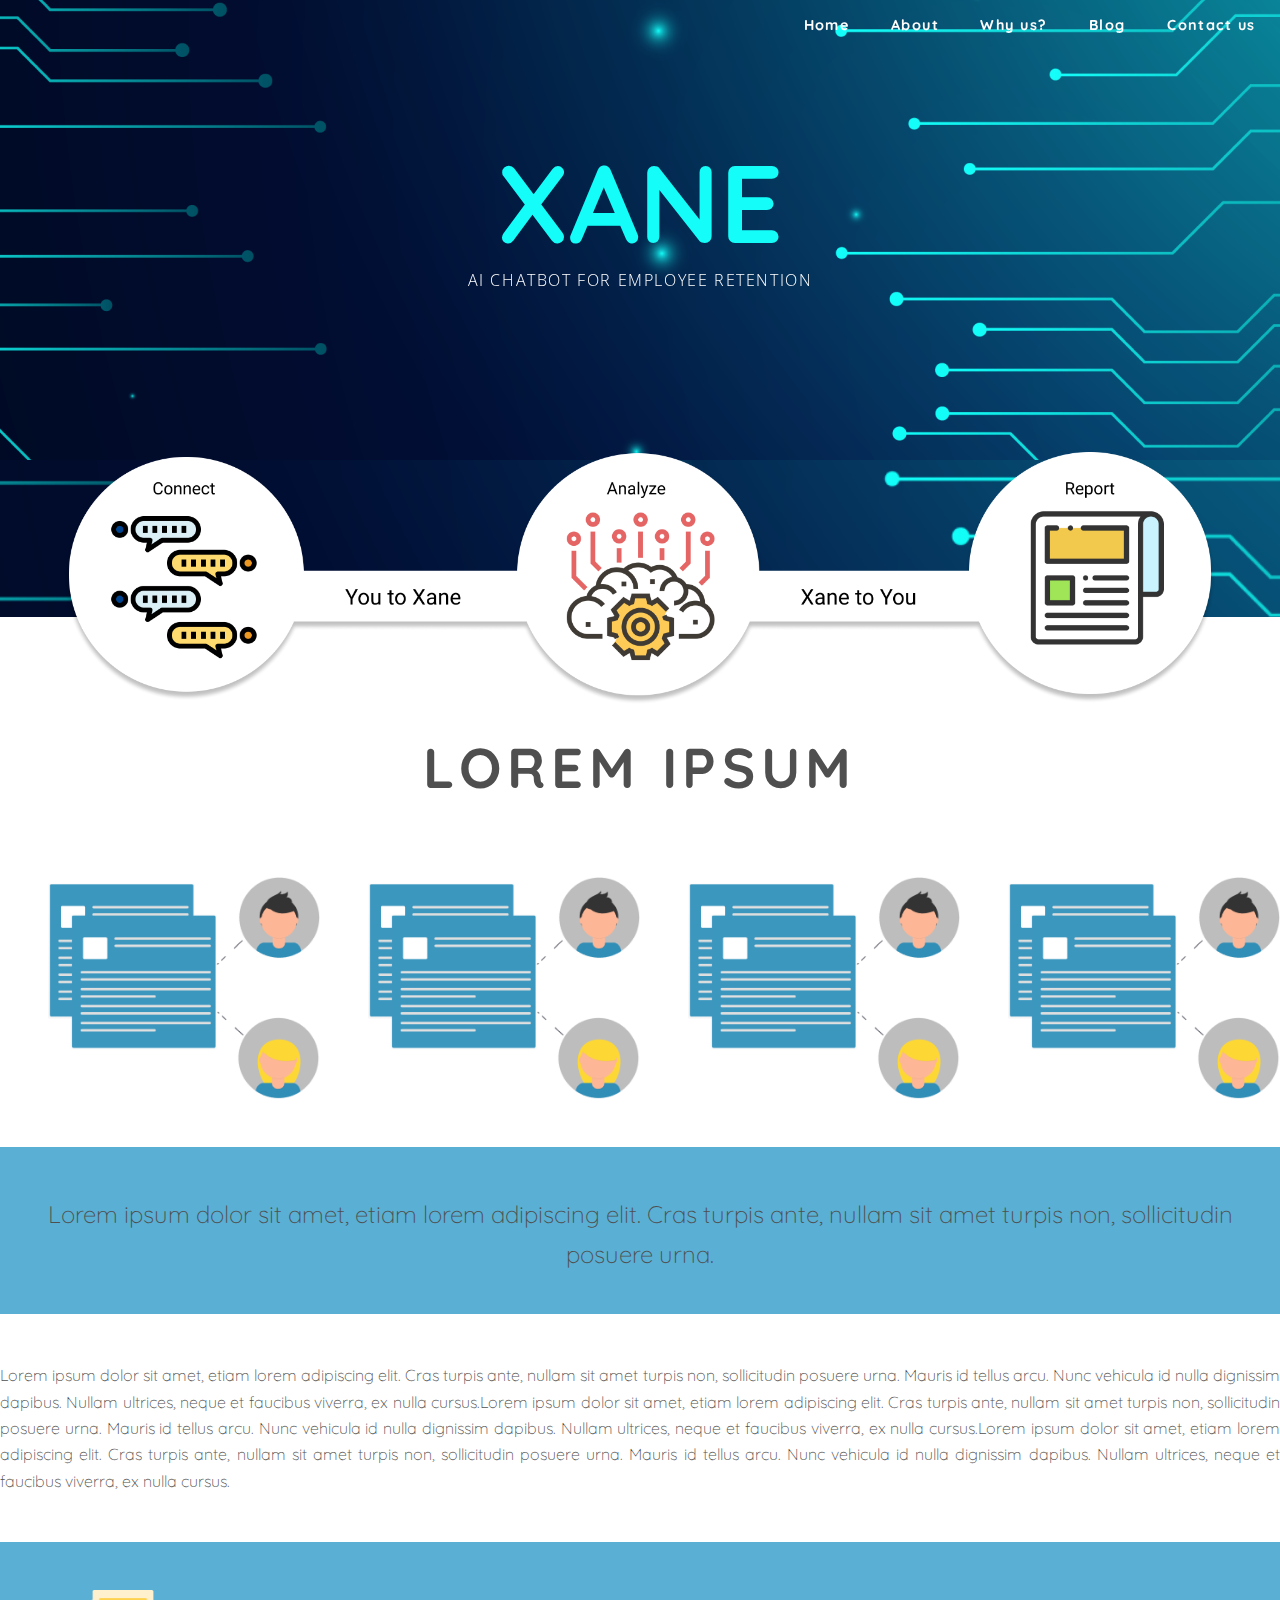
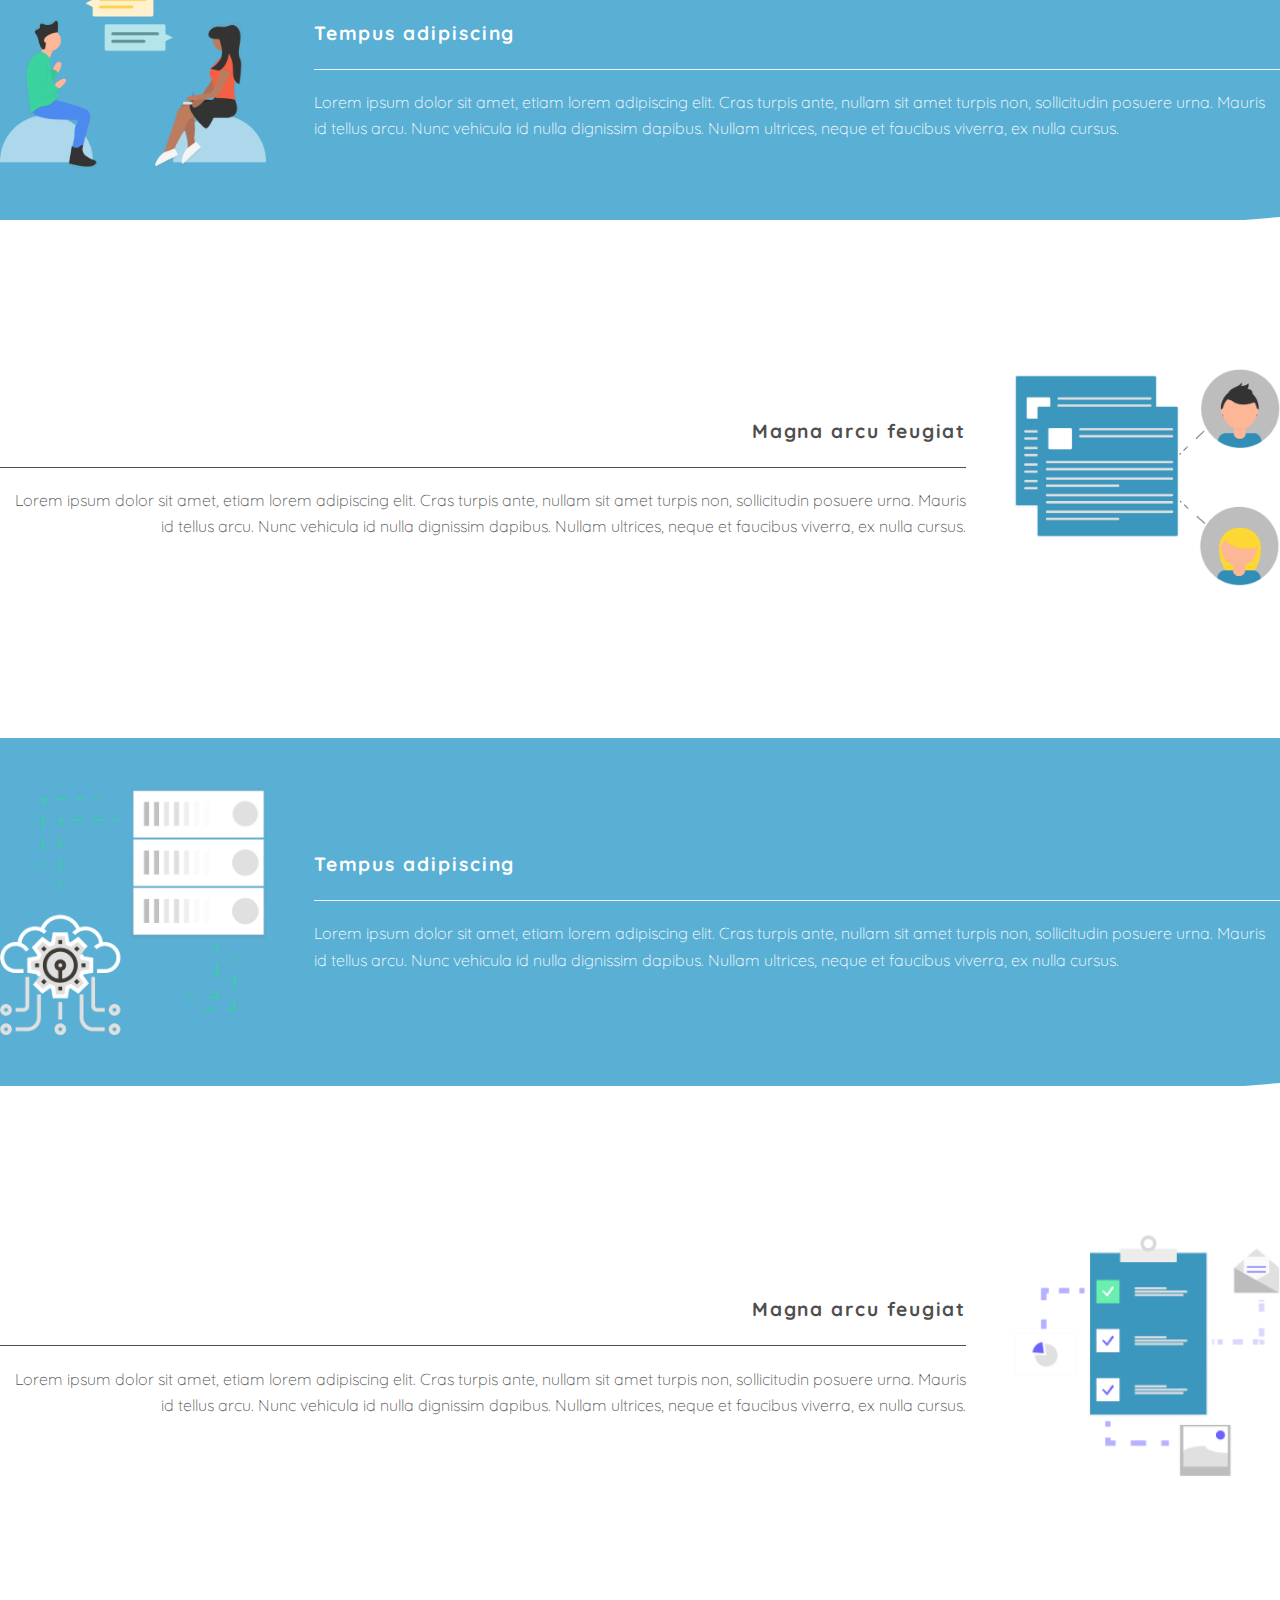
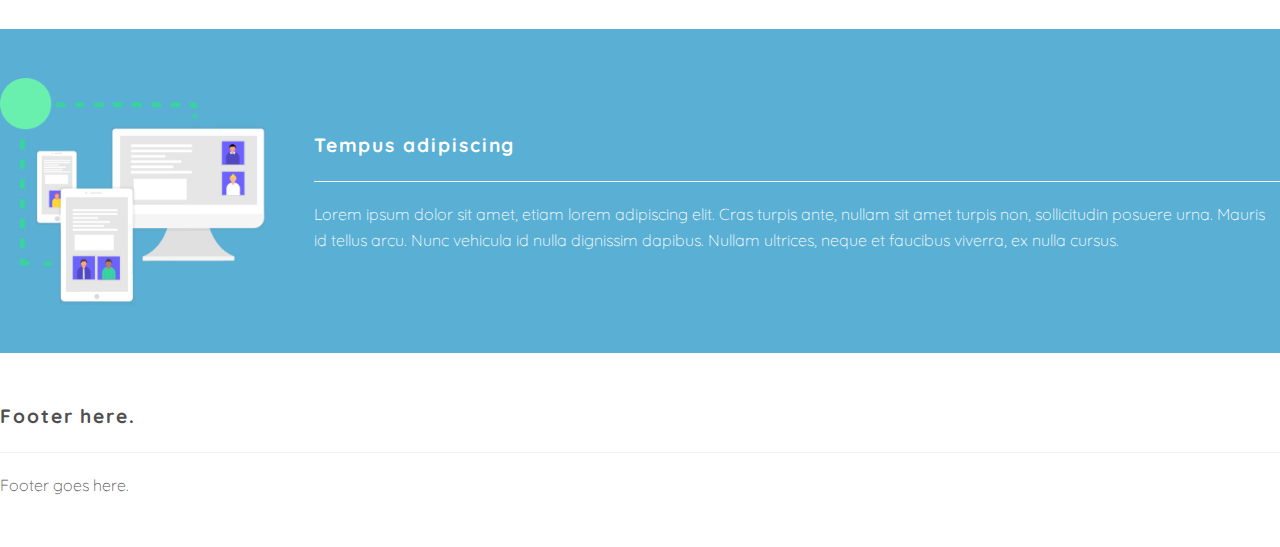
==== index.html @ 06e26899 "bgBlur_removed; other fixes" ====
<!DOCTYPE HTML>
<html>
	
<head>
		<title>Xane.ai</title>
		<meta charset="utf-8" />
		<meta name="viewport" content="width=device-width, initial-scale=1" />
		<link rel="stylesheet" href="assets/css/main.css" />
	</head>
	<body>

		<!-- Page Wrapper -->
			<div id="page-wrapper">

				<!-- Header -->
					<header id="header" class="alt">
						<h1><a href="index.html">Xane.ai</a></h1>
						<nav id="nav">
                            <a class="disappear" href="#menu">Menu</a>
							<ul class="links">
                                <li><a href="index.html">Home</a></li>
								<li><a href="#">About</a></li>
								<li><a href="#">Why us?</a></li>
								<li><a href="#">Blog</a></li>
								<li><a href="#">Contact us</a></li>
							</ul>
						</nav>
					</header>
                
				<!-- Menu -->
					<nav id="menu">
						<div class="inner">
							<h2>Menu</h2>
							<ul class="links">
								<li><a href="index.html">Home</a></li>
								<li><a href="#">About</a></li>
								<li><a href="#">Why us?</a></li>
								<li><a href="#">Blog</a></li>
								<li><a href="#">Contact us</a></li>
							</ul>
							<a href="#" class="close">Close</a>
						</div>
					</nav>

				<!-- Banner -->
					<section id="banner">
						<div class="inner">
<!--							<div class="logo"><span class="icon fa-diamond"></span></div>-->
							<h2>XANE</h2>
							<p>AI Chatbot for Employee Retention</p>
						</div>
					</section>

				<!-- Wrapper -->
					<section id="wrapper">

						<!-- DivA -->
        
							<section id="one" class="wrapper spotlight divA divB tp"><img width="100%;" src="images/pic064x.jpg" alt="" />
							</section>

						<!-- DivA -->
							<section id="one" class="wrapper spotlight divA divB">
								<div class="inner"> 
									<div class="content">
										<h1 class="textc">LOREM IPSUM</h1>
									</div>
                                    
								</div>
							</section>

						<!-- DivA -->
							<section id="one" class="wrapper spotlight divA">
								<div class="inner">
									<a href="#" class="image imagenm"><img src="images/pic02.jpg" alt="" /></a>
                                    <a href="#" class="image imagenm"><img src="images/pic02.jpg" alt="" /></a>
                                    <a href="#" class="image imagenm"><img src="images/pic02.jpg" alt="" /></a>
                                    <a href="#" class="image imagenm"><img src="images/pic02.jpg" alt="" /></a>
<!--
									<div class="content">
										<h2 class="major">Magna arcu feugiat</h2>
										<p>Lorem ipsum dolor sit amet, etiam lorem adipiscing elit. Cras turpis ante, nullam sit amet turpis non, sollicitudin posuere urna. Mauris id tellus arcu. Nunc vehicula id nulla dignissim dapibus. Nullam ultrices, neque et faucibus viverra, ex nulla cursus.</p>
										<a href="#" class="special">Learn more</a>
									</div>
-->
								</div>
							</section>

						<!-- DivA -->
							<section id="one" class="wrapper spotlight divA divB blue">
								<div class="inner">
									<div class="content">
										<p class="textc">Lorem ipsum dolor sit amet, etiam lorem adipiscing elit. Cras turpis ante, nullam sit amet turpis non, sollicitudin posuere urna.</p>
									</div>
                                    
								</div>
							</section>

						<!-- DivA -->
							<section id="one" class="wrapper spotlight divA divB">
								<div class="inner">
									<div class="content">
										<p class="textj">Lorem ipsum dolor sit amet, etiam lorem adipiscing elit. Cras turpis ante, nullam sit amet turpis non, sollicitudin posuere urna. Mauris id tellus arcu. Nunc vehicula id nulla dignissim dapibus. Nullam ultrices, neque et faucibus viverra, ex nulla cursus.Lorem ipsum dolor sit amet, etiam lorem adipiscing elit. Cras turpis ante, nullam sit amet turpis non, sollicitudin posuere urna. Mauris id tellus arcu. Nunc vehicula id nulla dignissim dapibus. Nullam ultrices, neque et faucibus viverra, ex nulla cursus.Lorem ipsum dolor sit amet, etiam lorem adipiscing elit. Cras turpis ante, nullam sit amet turpis non, sollicitudin posuere urna. Mauris id tellus arcu. Nunc vehicula id nulla dignissim dapibus. Nullam ultrices, neque et faucibus viverra, ex nulla cursus.</p>
									</div>
                                    
								</div>
							</section>

						<!-- One -->
							<section id="two" class="wrapper alt spotlight style2 first">
								<div class="inner">
									<a href="#" class="image"><img src="images/pic01.jpg" alt="" /></a>
									<div class="content">
										<h2 class="major">Tempus adipiscing</h2>
										<p>Lorem ipsum dolor sit amet, etiam lorem adipiscing elit. Cras turpis ante, nullam sit amet turpis non, sollicitudin posuere urna. Mauris id tellus arcu. Nunc vehicula id nulla dignissim dapibus. Nullam ultrices, neque et faucibus viverra, ex nulla cursus.</p>
									</div>
								</div>
							</section>

						<!-- Two -->
							<section id="one" class="wrapper spotlight style1">
								<div class="inner">
									<a href="#" class="image"><img src="images/pic02.jpg" alt="" /></a>
									<div class="content">
										<h2 class="major">Magna arcu feugiat</h2>
										<p>Lorem ipsum dolor sit amet, etiam lorem adipiscing elit. Cras turpis ante, nullam sit amet turpis non, sollicitudin posuere urna. Mauris id tellus arcu. Nunc vehicula id nulla dignissim dapibus. Nullam ultrices, neque et faucibus viverra, ex nulla cursus.</p>
									</div>
								</div>
							</section>

						<!-- Three -->
							<section id="two" class="wrapper alt spotlight style2">
								<div class="inner">
									<a href="#" class="image"><img src="images/pic03.jpg" alt="" /></a>
									<div class="content">
										<h2 class="major">Tempus adipiscing</h2>
										<p>Lorem ipsum dolor sit amet, etiam lorem adipiscing elit. Cras turpis ante, nullam sit amet turpis non, sollicitudin posuere urna. Mauris id tellus arcu. Nunc vehicula id nulla dignissim dapibus. Nullam ultrices, neque et faucibus viverra, ex nulla cursus.</p>
									</div>
								</div>
							</section>

						<!-- Four -->
							<section id="one" class="wrapper spotlight style1">
								<div class="inner">
									<a href="#" class="image"><img src="images/pic04.jpg" alt="" /></a>
									<div class="content">
										<h2 class="major">Magna arcu feugiat</h2>
										<p>Lorem ipsum dolor sit amet, etiam lorem adipiscing elit. Cras turpis ante, nullam sit amet turpis non, sollicitudin posuere urna. Mauris id tellus arcu. Nunc vehicula id nulla dignissim dapibus. Nullam ultrices, neque et faucibus viverra, ex nulla cursus.</p>
									</div>
								</div>
							</section>
                        
						<!-- Five -->
							<section id="two" class="wrapper alt spotlight style2 last">
								<div class="inner">
									<a href="#" class="image"><img src="images/pic05.jpg" alt="" /></a>
									<div class="content">
										<h2 class="major">Tempus adipiscing</h2>
										<p>Lorem ipsum dolor sit amet, etiam lorem adipiscing elit. Cras turpis ante, nullam sit amet turpis non, sollicitudin posuere urna. Mauris id tellus arcu. Nunc vehicula id nulla dignissim dapibus. Nullam ultrices, neque et faucibus viverra, ex nulla cursus.</p>    
									</div>
								</div>
							</section>

					</section>
                
                
						<!-- DivA -->
							<section id="one" class="wrapper spotlight divA divB">
								<div class="inner">
                                    <div class="content">
										<h2 class="major">Footer here.</h2>
										<p>Footer goes here.</p>
									</div>
								</div>
							</section>

		<!-- Scripts -->
			<script src="assets/js/skel.min.js"></script>
			<script src="assets/js/jquery.min.js"></script>
			<script src="assets/js/jquery.scrollex.min.js"></script>
			<script src="assets/js/util.js"></script>
			<!--[if lte IE 8]><script src="/items/demos_assets/respond.min.js"></script><![endif]-->
			<script src="assets/js/main.js"></script>

	</body>
</html>
---- assets/css/main.css ----
@import url('https://cdnjs.cloudflare.com/ajax/libs/font-awesome/4.7.0/css/font-awesome.min.css');
@import url('https://fonts.googleapis.com/css?family=Quicksand:300,400,500,700&subset=latin-ext,vietnamese');
@import url('https://fonts.googleapis.com/css?family=Open+Sans');

/* Reset */

	html, body, div, span, applet, object, iframe, h1, h2, h3, h4, h5, h6, p, blockquote, pre, a, abbr, acronym, address, big, cite, code, del, dfn, em, img, ins, kbd, q, s, samp, small, strike, strong, sub, sup, tt, var, b, u, i, center, dl, dt, dd, ol, ul, li, fieldset, form, label, legend, table, caption, tbody, tfoot, thead, tr, th, td, article, aside, canvas, details, embed, figure, figcaption, footer, header, hgroup, menu, nav, output, ruby, section, summary, time, mark, audio, video {
		margin: 0;
		padding: 0;
		border: 0;
		font-size: 100%;
		font: inherit;
		vertical-align: baseline;
	}

	article, aside, details, figcaption, figure, footer, header, hgroup, menu, nav, section {
		display: block;
	}

	body {
		line-height: 1;
	}

	ol, ul {
		list-style: none;
	}

	blockquote, q {
		quotes: none;
	}

	blockquote:before, blockquote:after, q:before, q:after {
		content: '';
		content: none;
	}

	table {
		border-collapse: collapse;
		border-spacing: 0;
	}

	body {
		-webkit-text-size-adjust: none;
	}

/* Box Model */

	*, *:before, *:after {
		-moz-box-sizing: border-box;
		-webkit-box-sizing: border-box;
		box-sizing: border-box;
	}

/* Grid */

	.row {
		border-bottom: solid 1px transparent;
		-moz-box-sizing: border-box;
		-webkit-box-sizing: border-box;
		box-sizing: border-box;
	}

	.row > * {
		float: left;
		-moz-box-sizing: border-box;
		-webkit-box-sizing: border-box;
		box-sizing: border-box;
	}

	.row:after, .row:before {
		content: '';
		display: block;
		clear: both;
		height: 0;
	}

	.row.uniform > * > :first-child {
		margin-top: 0;
	}

	.row.uniform > * > :last-child {
		margin-bottom: 0;
	}

	.row.\30 \25 > * {
		padding: 0 0 0 0em;
	}

	.row.\30 \25 {
		margin: 0 0 -1px 0em;
	}

	.row.uniform.\30 \25 > * {
		padding: 0em 0 0 0em;
	}

	.row.uniform.\30 \25 {
		margin: 0em 0 -1px 0em;
	}

	.row > * {
		padding: 0 0 0 1.75em;
	}

	.row {
		margin: 0 0 -1px -1.75em;
	}

	.row.uniform > * {
		padding: 1.75em 0 0 1.75em;
	}

	.row.uniform {
		margin: -1.75em 0 -1px -1.75em;
	}

	.row.\32 00\25 > * {
		padding: 0 0 0 3.5em;
	}

	.row.\32 00\25 {
		margin: 0 0 -1px -3.5em;
	}

	.row.uniform.\32 00\25 > * {
		padding: 3.5em 0 0 3.5em;
	}

	.row.uniform.\32 00\25 {
		margin: -3.5em 0 -1px -3.5em;
	}

	.row.\31 50\25 > * {
		padding: 0 0 0 2.625em;
	}

	.row.\31 50\25 {
		margin: 0 0 -1px -2.625em;
	}

	.row.uniform.\31 50\25 > * {
		padding: 2.625em 0 0 2.625em;
	}

	.row.uniform.\31 50\25 {
		margin: -2.625em 0 -1px -2.625em;
	}

	.row.\35 0\25 > * {
		padding: 0 0 0 0.875em;
	}

	.row.\35 0\25 {
		margin: 0 0 -1px -0.875em;
	}

	.row.uniform.\35 0\25 > * {
		padding: 0.875em 0 0 0.875em;
	}

	.row.uniform.\35 0\25 {
		margin: -0.875em 0 -1px -0.875em;
	}

	.row.\32 5\25 > * {
		padding: 0 0 0 0.4375em;
	}

	.row.\32 5\25 {
		margin: 0 0 -1px -0.4375em;
	}

	.row.uniform.\32 5\25 > * {
		padding: 0.4375em 0 0 0.4375em;
	}

	.row.uniform.\32 5\25 {
		margin: -0.4375em 0 -1px -0.4375em;
	}

	.\31 2u, .\31 2u\24 {
		width: 100%;
		clear: none;
		margin-left: 0;
	}

	.\31 1u, .\31 1u\24 {
		width: 91.6666666667%;
		clear: none;
		margin-left: 0;
	}

	.\31 0u, .\31 0u\24 {
		width: 83.3333333333%;
		clear: none;
		margin-left: 0;
	}

	.\39 u, .\39 u\24 {
		width: 75%;
		clear: none;
		margin-left: 0;
	}

	.\38 u, .\38 u\24 {
		width: 66.6666666667%;
		clear: none;
		margin-left: 0;
	}

	.\37 u, .\37 u\24 {
		width: 58.3333333333%;
		clear: none;
		margin-left: 0;
	}

	.\36 u, .\36 u\24 {
		width: 50%;
		clear: none;
		margin-left: 0;
	}

	.\35 u, .\35 u\24 {
		width: 41.6666666667%;
		clear: none;
		margin-left: 0;
	}

	.\34 u, .\34 u\24 {
		width: 33.3333333333%;
		clear: none;
		margin-left: 0;
	}

	.\33 u, .\33 u\24 {
		width: 25%;
		clear: none;
		margin-left: 0;
	}

	.\32 u, .\32 u\24 {
		width: 16.6666666667%;
		clear: none;
		margin-left: 0;
	}

	.\31 u, .\31 u\24 {
		width: 8.3333333333%;
		clear: none;
		margin-left: 0;
	}

	.\31 2u\24 + *,
	.\31 1u\24 + *,
	.\31 0u\24 + *,
	.\39 u\24 + *,
	.\38 u\24 + *,
	.\37 u\24 + *,
	.\36 u\24 + *,
	.\35 u\24 + *,
	.\34 u\24 + *,
	.\33 u\24 + *,
	.\32 u\24 + *,
	.\31 u\24 + * {
		clear: left;
	}

	.\-11u {
		margin-left: 91.66667%;
	}

	.\-10u {
		margin-left: 83.33333%;
	}

	.\-9u {
		margin-left: 75%;
	}

	.\-8u {
		margin-left: 66.66667%;
	}

	.\-7u {
		margin-left: 58.33333%;
	}

	.\-6u {
		margin-left: 50%;
	}

	.\-5u {
		margin-left: 41.66667%;
	}

	.\-4u {
		margin-left: 33.33333%;
	}

	.\-3u {
		margin-left: 25%;
	}

	.\-2u {
		margin-left: 16.66667%;
	}

	.\-1u {
		margin-left: 8.33333%;
	}

	@media screen and (max-width: 1680px) {
        .wrapper.spotlight.tp{
            top: 8em;
        }
        
		.row > * {
			padding: 0 0 0 1.75em;
		}

		.row {
			margin: 0 0 -1px -1.75em;
		}

		.row.uniform > * {
			padding: 1.75em 0 0 1.75em;
		}

		.row.uniform {
			margin: -1.75em 0 -1px -1.75em;
		}

		.row.\32 00\25 > * {
			padding: 0 0 0 3.5em;
		}

		.row.\32 00\25 {
			margin: 0 0 -1px -3.5em;
		}

		.row.uniform.\32 00\25 > * {
			padding: 3.5em 0 0 3.5em;
		}

		.row.uniform.\32 00\25 {
			margin: -3.5em 0 -1px -3.5em;
		}

		.row.\31 50\25 > * {
			padding: 0 0 0 2.625em;
		}

		.row.\31 50\25 {
			margin: 0 0 -1px -2.625em;
		}

		.row.uniform.\31 50\25 > * {
			padding: 2.625em 0 0 2.625em;
		}

		.row.uniform.\31 50\25 {
			margin: -2.625em 0 -1px -2.625em;
		}

		.row.\35 0\25 > * {
			padding: 0 0 0 0.875em;
		}

		.row.\35 0\25 {
			margin: 0 0 -1px -0.875em;
		}

		.row.uniform.\35 0\25 > * {
			padding: 0.875em 0 0 0.875em;
		}

		.row.uniform.\35 0\25 {
			margin: -0.875em 0 -1px -0.875em;
		}

		.row.\32 5\25 > * {
			padding: 0 0 0 0.4375em;
		}

		.row.\32 5\25 {
			margin: 0 0 -1px -0.4375em;
		}

		.row.uniform.\32 5\25 > * {
			padding: 0.4375em 0 0 0.4375em;
		}

		.row.uniform.\32 5\25 {
			margin: -0.4375em 0 -1px -0.4375em;
		}

		.\31 2u\28xlarge\29, .\31 2u\24\28xlarge\29 {
			width: 100%;
			clear: none;
			margin-left: 0;
		}

		.\31 1u\28xlarge\29, .\31 1u\24\28xlarge\29 {
			width: 91.6666666667%;
			clear: none;
			margin-left: 0;
		}

		.\31 0u\28xlarge\29, .\31 0u\24\28xlarge\29 {
			width: 83.3333333333%;
			clear: none;
			margin-left: 0;
		}

		.\39 u\28xlarge\29, .\39 u\24\28xlarge\29 {
			width: 75%;
			clear: none;
			margin-left: 0;
		}

		.\38 u\28xlarge\29, .\38 u\24\28xlarge\29 {
			width: 66.6666666667%;
			clear: none;
			margin-left: 0;
		}

		.\37 u\28xlarge\29, .\37 u\24\28xlarge\29 {
			width: 58.3333333333%;
			clear: none;
			margin-left: 0;
		}

		.\36 u\28xlarge\29, .\36 u\24\28xlarge\29 {
			width: 50%;
			clear: none;
			margin-left: 0;
		}

		.\35 u\28xlarge\29, .\35 u\24\28xlarge\29 {
			width: 41.6666666667%;
			clear: none;
			margin-left: 0;
		}

		.\34 u\28xlarge\29, .\34 u\24\28xlarge\29 {
			width: 33.3333333333%;
			clear: none;
			margin-left: 0;
		}

		.\33 u\28xlarge\29, .\33 u\24\28xlarge\29 {
			width: 25%;
			clear: none;
			margin-left: 0;
		}

		.\32 u\28xlarge\29, .\32 u\24\28xlarge\29 {
			width: 16.6666666667%;
			clear: none;
			margin-left: 0;
		}

		.\31 u\28xlarge\29, .\31 u\24\28xlarge\29 {
			width: 8.3333333333%;
			clear: none;
			margin-left: 0;
		}

		.\31 2u\24\28xlarge\29 + *,
		.\31 1u\24\28xlarge\29 + *,
		.\31 0u\24\28xlarge\29 + *,
		.\39 u\24\28xlarge\29 + *,
		.\38 u\24\28xlarge\29 + *,
		.\37 u\24\28xlarge\29 + *,
		.\36 u\24\28xlarge\29 + *,
		.\35 u\24\28xlarge\29 + *,
		.\34 u\24\28xlarge\29 + *,
		.\33 u\24\28xlarge\29 + *,
		.\32 u\24\28xlarge\29 + *,
		.\31 u\24\28xlarge\29 + * {
			clear: left;
		}

		.\-11u\28xlarge\29 {
			margin-left: 91.66667%;
		}

		.\-10u\28xlarge\29 {
			margin-left: 83.33333%;
		}

		.\-9u\28xlarge\29 {
			margin-left: 75%;
		}

		.\-8u\28xlarge\29 {
			margin-left: 66.66667%;
		}

		.\-7u\28xlarge\29 {
			margin-left: 58.33333%;
		}

		.\-6u\28xlarge\29 {
			margin-left: 50%;
		}

		.\-5u\28xlarge\29 {
			margin-left: 41.66667%;
		}

		.\-4u\28xlarge\29 {
			margin-left: 33.33333%;
		}

		.\-3u\28xlarge\29 {
			margin-left: 25%;
		}

		.\-2u\28xlarge\29 {
			margin-left: 16.66667%;
		}

		.\-1u\28xlarge\29 {
			margin-left: 8.33333%;
		}

	}

	@media screen and (max-width: 1280px) {
        
        .wrapper.spotlight.tp{
            top: 6em;
        }
        
		.row > * {
			padding: 0 0 0 1.75em;
		}

		.row {
			margin: 0 0 -1px -1.75em;
		}

		.row.uniform > * {
			padding: 1.75em 0 0 1.75em;
		}

		.row.uniform {
			margin: -1.75em 0 -1px -1.75em;
		}

		.row.\32 00\25 > * {
			padding: 0 0 0 3.5em;
		}

		.row.\32 00\25 {
			margin: 0 0 -1px -3.5em;
		}

		.row.uniform.\32 00\25 > * {
			padding: 3.5em 0 0 3.5em;
		}

		.row.uniform.\32 00\25 {
			margin: -3.5em 0 -1px -3.5em;
		}

		.row.\31 50\25 > * {
			padding: 0 0 0 2.625em;
		}

		.row.\31 50\25 {
			margin: 0 0 -1px -2.625em;
		}

		.row.uniform.\31 50\25 > * {
			padding: 2.625em 0 0 2.625em;
		}

		.row.uniform.\31 50\25 {
			margin: -2.625em 0 -1px -2.625em;
		}

		.row.\35 0\25 > * {
			padding: 0 0 0 0.875em;
		}

		.row.\35 0\25 {
			margin: 0 0 -1px -0.875em;
		}

		.row.uniform.\35 0\25 > * {
			padding: 0.875em 0 0 0.875em;
		}

		.row.uniform.\35 0\25 {
			margin: -0.875em 0 -1px -0.875em;
		}

		.row.\32 5\25 > * {
			padding: 0 0 0 0.4375em;
		}

		.row.\32 5\25 {
			margin: 0 0 -1px -0.4375em;
		}

		.row.uniform.\32 5\25 > * {
			padding: 0.4375em 0 0 0.4375em;
		}

		.row.uniform.\32 5\25 {
			margin: -0.4375em 0 -1px -0.4375em;
		}

		.\31 2u\28large\29, .\31 2u\24\28large\29 {
			width: 100%;
			clear: none;
			margin-left: 0;
		}

		.\31 1u\28large\29, .\31 1u\24\28large\29 {
			width: 91.6666666667%;
			clear: none;
			margin-left: 0;
		}

		.\31 0u\28large\29, .\31 0u\24\28large\29 {
			width: 83.3333333333%;
			clear: none;
			margin-left: 0;
		}

		.\39 u\28large\29, .\39 u\24\28large\29 {
			width: 75%;
			clear: none;
			margin-left: 0;
		}

		.\38 u\28large\29, .\38 u\24\28large\29 {
			width: 66.6666666667%;
			clear: none;
			margin-left: 0;
		}

		.\37 u\28large\29, .\37 u\24\28large\29 {
			width: 58.3333333333%;
			clear: none;
			margin-left: 0;
		}

		.\36 u\28large\29, .\36 u\24\28large\29 {
			width: 50%;
			clear: none;
			margin-left: 0;
		}

		.\35 u\28large\29, .\35 u\24\28large\29 {
			width: 41.6666666667%;
			clear: none;
			margin-left: 0;
		}

		.\34 u\28large\29, .\34 u\24\28large\29 {
			width: 33.3333333333%;
			clear: none;
			margin-left: 0;
		}

		.\33 u\28large\29, .\33 u\24\28large\29 {
			width: 25%;
			clear: none;
			margin-left: 0;
		}

		.\32 u\28large\29, .\32 u\24\28large\29 {
			width: 16.6666666667%;
			clear: none;
			margin-left: 0;
		}

		.\31 u\28large\29, .\31 u\24\28large\29 {
			width: 8.3333333333%;
			clear: none;
			margin-left: 0;
		}

		.\31 2u\24\28large\29 + *,
		.\31 1u\24\28large\29 + *,
		.\31 0u\24\28large\29 + *,
		.\39 u\24\28large\29 + *,
		.\38 u\24\28large\29 + *,
		.\37 u\24\28large\29 + *,
		.\36 u\24\28large\29 + *,
		.\35 u\24\28large\29 + *,
		.\34 u\24\28large\29 + *,
		.\33 u\24\28large\29 + *,
		.\32 u\24\28large\29 + *,
		.\31 u\24\28large\29 + * {
			clear: left;
		}

		.\-11u\28large\29 {
			margin-left: 91.66667%;
		}

		.\-10u\28large\29 {
			margin-left: 83.33333%;
		}

		.\-9u\28large\29 {
			margin-left: 75%;
		}

		.\-8u\28large\29 {
			margin-left: 66.66667%;
		}

		.\-7u\28large\29 {
			margin-left: 58.33333%;
		}

		.\-6u\28large\29 {
			margin-left: 50%;
		}

		.\-5u\28large\29 {
			margin-left: 41.66667%;
		}

		.\-4u\28large\29 {
			margin-left: 33.33333%;
		}

		.\-3u\28large\29 {
			margin-left: 25%;
		}

		.\-2u\28large\29 {
			margin-left: 16.66667%;
		}

		.\-1u\28large\29 {
			margin-left: 8.33333%;
		}

	}

	@media screen and (max-width: 980px) {
        .wrapper.spotlight.tp{
            top: 5em;
        }
        
		.row > * {
			padding: 0 0 0 1.75em;
		}

		.row {
			margin: 0 0 -1px -1.75em;
		}

		.row.uniform > * {
			padding: 1.75em 0 0 1.75em;
		}

		.row.uniform {
			margin: -1.75em 0 -1px -1.75em;
		}

		.row.\32 00\25 > * {
			padding: 0 0 0 3.5em;
		}

		.row.\32 00\25 {
			margin: 0 0 -1px -3.5em;
		}

		.row.uniform.\32 00\25 > * {
			padding: 3.5em 0 0 3.5em;
		}

		.row.uniform.\32 00\25 {
			margin: -3.5em 0 -1px -3.5em;
		}

		.row.\31 50\25 > * {
			padding: 0 0 0 2.625em;
		}

		.row.\31 50\25 {
			margin: 0 0 -1px -2.625em;
		}

		.row.uniform.\31 50\25 > * {
			padding: 2.625em 0 0 2.625em;
		}

		.row.uniform.\31 50\25 {
			margin: -2.625em 0 -1px -2.625em;
		}

		.row.\35 0\25 > * {
			padding: 0 0 0 0.875em;
		}

		.row.\35 0\25 {
			margin: 0 0 -1px -0.875em;
		}

		.row.uniform.\35 0\25 > * {
			padding: 0.875em 0 0 0.875em;
		}

		.row.uniform.\35 0\25 {
			margin: -0.875em 0 -1px -0.875em;
		}

		.row.\32 5\25 > * {
			padding: 0 0 0 0.4375em;
		}

		.row.\32 5\25 {
			margin: 0 0 -1px -0.4375em;
		}

		.row.uniform.\32 5\25 > * {
			padding: 0.4375em 0 0 0.4375em;
		}

		.row.uniform.\32 5\25 {
			margin: -0.4375em 0 -1px -0.4375em;
		}

		.\31 2u\28medium\29, .\31 2u\24\28medium\29 {
			width: 100%;
			clear: none;
			margin-left: 0;
		}

		.\31 1u\28medium\29, .\31 1u\24\28medium\29 {
			width: 91.6666666667%;
			clear: none;
			margin-left: 0;
		}

		.\31 0u\28medium\29, .\31 0u\24\28medium\29 {
			width: 83.3333333333%;
			clear: none;
			margin-left: 0;
		}

		.\39 u\28medium\29, .\39 u\24\28medium\29 {
			width: 75%;
			clear: none;
			margin-left: 0;
		}

		.\38 u\28medium\29, .\38 u\24\28medium\29 {
			width: 66.6666666667%;
			clear: none;
			margin-left: 0;
		}

		.\37 u\28medium\29, .\37 u\24\28medium\29 {
			width: 58.3333333333%;
			clear: none;
			margin-left: 0;
		}

		.\36 u\28medium\29, .\36 u\24\28medium\29 {
			width: 50%;
			clear: none;
			margin-left: 0;
		}

		.\35 u\28medium\29, .\35 u\24\28medium\29 {
			width: 41.6666666667%;
			clear: none;
			margin-left: 0;
		}

		.\34 u\28medium\29, .\34 u\24\28medium\29 {
			width: 33.3333333333%;
			clear: none;
			margin-left: 0;
		}

		.\33 u\28medium\29, .\33 u\24\28medium\29 {
			width: 25%;
			clear: none;
			margin-left: 0;
		}

		.\32 u\28medium\29, .\32 u\24\28medium\29 {
			width: 16.6666666667%;
			clear: none;
			margin-left: 0;
		}

		.\31 u\28medium\29, .\31 u\24\28medium\29 {
			width: 8.3333333333%;
			clear: none;
			margin-left: 0;
		}

		.\31 2u\24\28medium\29 + *,
		.\31 1u\24\28medium\29 + *,
		.\31 0u\24\28medium\29 + *,
		.\39 u\24\28medium\29 + *,
		.\38 u\24\28medium\29 + *,
		.\37 u\24\28medium\29 + *,
		.\36 u\24\28medium\29 + *,
		.\35 u\24\28medium\29 + *,
		.\34 u\24\28medium\29 + *,
		.\33 u\24\28medium\29 + *,
		.\32 u\24\28medium\29 + *,
		.\31 u\24\28medium\29 + * {
			clear: left;
		}

		.\-11u\28medium\29 {
			margin-left: 91.66667%;
		}

		.\-10u\28medium\29 {
			margin-left: 83.33333%;
		}

		.\-9u\28medium\29 {
			margin-left: 75%;
		}

		.\-8u\28medium\29 {
			margin-left: 66.66667%;
		}

		.\-7u\28medium\29 {
			margin-left: 58.33333%;
		}

		.\-6u\28medium\29 {
			margin-left: 50%;
		}

		.\-5u\28medium\29 {
			margin-left: 41.66667%;
		}

		.\-4u\28medium\29 {
			margin-left: 33.33333%;
		}

		.\-3u\28medium\29 {
			margin-left: 25%;
		}

		.\-2u\28medium\29 {
			margin-left: 16.66667%;
		}

		.\-1u\28medium\29 {
			margin-left: 8.33333%;
		}

	}

	@media screen and (max-width: 736px) {
        .wrapper.spotlight.tp{
            top: 4em;
        }
        
		.row > * {
			padding: 0 0 0 1.25em;
		}

		.row {
			margin: 0 0 -1px -1.25em;
		}

		.row.uniform > * {
			padding: 1.25em 0 0 1.25em;
		}

		.row.uniform {
			margin: -1.25em 0 -1px -1.25em;
		}

		.row.\32 00\25 > * {
			padding: 0 0 0 2.5em;
		}

		.row.\32 00\25 {
			margin: 0 0 -1px -2.5em;
		}

		.row.uniform.\32 00\25 > * {
			padding: 2.5em 0 0 2.5em;
		}

		.row.uniform.\32 00\25 {
			margin: -2.5em 0 -1px -2.5em;
		}

		.row.\31 50\25 > * {
			padding: 0 0 0 1.875em;
		}

		.row.\31 50\25 {
			margin: 0 0 -1px -1.875em;
		}

		.row.uniform.\31 50\25 > * {
			padding: 1.875em 0 0 1.875em;
		}

		.row.uniform.\31 50\25 {
			margin: -1.875em 0 -1px -1.875em;
		}

		.row.\35 0\25 > * {
			padding: 0 0 0 0.625em;
		}

		.row.\35 0\25 {
			margin: 0 0 -1px -0.625em;
		}

		.row.uniform.\35 0\25 > * {
			padding: 0.625em 0 0 0.625em;
		}

		.row.uniform.\35 0\25 {
			margin: -0.625em 0 -1px -0.625em;
		}

		.row.\32 5\25 > * {
			padding: 0 0 0 0.3125em;
		}

		.row.\32 5\25 {
			margin: 0 0 -1px -0.3125em;
		}

		.row.uniform.\32 5\25 > * {
			padding: 0.3125em 0 0 0.3125em;
		}

		.row.uniform.\32 5\25 {
			margin: -0.3125em 0 -1px -0.3125em;
		}

		.\31 2u\28small\29, .\31 2u\24\28small\29 {
			width: 100%;
			clear: none;
			margin-left: 0;
		}

		.\31 1u\28small\29, .\31 1u\24\28small\29 {
			width: 91.6666666667%;
			clear: none;
			margin-left: 0;
		}

		.\31 0u\28small\29, .\31 0u\24\28small\29 {
			width: 83.3333333333%;
			clear: none;
			margin-left: 0;
		}

		.\39 u\28small\29, .\39 u\24\28small\29 {
			width: 75%;
			clear: none;
			margin-left: 0;
		}

		.\38 u\28small\29, .\38 u\24\28small\29 {
			width: 66.6666666667%;
			clear: none;
			margin-left: 0;
		}

		.\37 u\28small\29, .\37 u\24\28small\29 {
			width: 58.3333333333%;
			clear: none;
			margin-left: 0;
		}

		.\36 u\28small\29, .\36 u\24\28small\29 {
			width: 50%;
			clear: none;
			margin-left: 0;
		}

		.\35 u\28small\29, .\35 u\24\28small\29 {
			width: 41.6666666667%;
			clear: none;
			margin-left: 0;
		}

		.\34 u\28small\29, .\34 u\24\28small\29 {
			width: 33.3333333333%;
			clear: none;
			margin-left: 0;
		}

		.\33 u\28small\29, .\33 u\24\28small\29 {
			width: 25%;
			clear: none;
			margin-left: 0;
		}

		.\32 u\28small\29, .\32 u\24\28small\29 {
			width: 16.6666666667%;
			clear: none;
			margin-left: 0;
		}

		.\31 u\28small\29, .\31 u\24\28small\29 {
			width: 8.3333333333%;
			clear: none;
			margin-left: 0;
		}

		.\31 2u\24\28small\29 + *,
		.\31 1u\24\28small\29 + *,
		.\31 0u\24\28small\29 + *,
		.\39 u\24\28small\29 + *,
		.\38 u\24\28small\29 + *,
		.\37 u\24\28small\29 + *,
		.\36 u\24\28small\29 + *,
		.\35 u\24\28small\29 + *,
		.\34 u\24\28small\29 + *,
		.\33 u\24\28small\29 + *,
		.\32 u\24\28small\29 + *,
		.\31 u\24\28small\29 + * {
			clear: left;
		}

		.\-11u\28small\29 {
			margin-left: 91.66667%;
		}

		.\-10u\28small\29 {
			margin-left: 83.33333%;
		}

		.\-9u\28small\29 {
			margin-left: 75%;
		}

		.\-8u\28small\29 {
			margin-left: 66.66667%;
		}

		.\-7u\28small\29 {
			margin-left: 58.33333%;
		}

		.\-6u\28small\29 {
			margin-left: 50%;
		}

		.\-5u\28small\29 {
			margin-left: 41.66667%;
		}

		.\-4u\28small\29 {
			margin-left: 33.33333%;
		}

		.\-3u\28small\29 {
			margin-left: 25%;
		}

		.\-2u\28small\29 {
			margin-left: 16.66667%;
		}

		.\-1u\28small\29 {
			margin-left: 8.33333%;
		}

	}

	@media screen and (max-width: 640px) {
        .wrapper.spotlight.tp{
            top: 4em;
        }
        
		.row > * {
			padding: 0 0 0 1.25em;
		}

		.row {
			margin: 0 0 -1px -1.25em;
		}

		.row.uniform > * {
			padding: 1.25em 0 0 1.25em;
		}

		.row.uniform {
			margin: -1.25em 0 -1px -1.25em;
		}

		.row.\32 00\25 > * {
			padding: 0 0 0 2.5em;
		}

		.row.\32 00\25 {
			margin: 0 0 -1px -2.5em;
		}

		.row.uniform.\32 00\25 > * {
			padding: 2.5em 0 0 2.5em;
		}

		.row.uniform.\32 00\25 {
			margin: -2.5em 0 -1px -2.5em;
		}

		.row.\31 50\25 > * {
			padding: 0 0 0 1.875em;
		}

		.row.\31 50\25 {
			margin: 0 0 -1px -1.875em;
		}

		.row.uniform.\31 50\25 > * {
			padding: 1.875em 0 0 1.875em;
		}

		.row.uniform.\31 50\25 {
			margin: -1.875em 0 -1px -1.875em;
		}

		.row.\35 0\25 > * {
			padding: 0 0 0 0.625em;
		}

		.row.\35 0\25 {
			margin: 0 0 -1px -0.625em;
		}

		.row.uniform.\35 0\25 > * {
			padding: 0.625em 0 0 0.625em;
		}

		.row.uniform.\35 0\25 {
			margin: -0.625em 0 -1px -0.625em;
		}

		.row.\32 5\25 > * {
			padding: 0 0 0 0.3125em;
		}

		.row.\32 5\25 {
			margin: 0 0 -1px -0.3125em;
		}

		.row.uniform.\32 5\25 > * {
			padding: 0.3125em 0 0 0.3125em;
		}

		.row.uniform.\32 5\25 {
			margin: -0.3125em 0 -1px -0.3125em;
		}

		.\31 2u\28xsmall\29, .\31 2u\24\28xsmall\29 {
			width: 100%;
			clear: none;
			margin-left: 0;
		}

		.\31 1u\28xsmall\29, .\31 1u\24\28xsmall\29 {
			width: 91.6666666667%;
			clear: none;
			margin-left: 0;
		}

		.\31 0u\28xsmall\29, .\31 0u\24\28xsmall\29 {
			width: 83.3333333333%;
			clear: none;
			margin-left: 0;
		}

		.\39 u\28xsmall\29, .\39 u\24\28xsmall\29 {
			width: 75%;
			clear: none;
			margin-left: 0;
		}

		.\38 u\28xsmall\29, .\38 u\24\28xsmall\29 {
			width: 66.6666666667%;
			clear: none;
			margin-left: 0;
		}

		.\37 u\28xsmall\29, .\37 u\24\28xsmall\29 {
			width: 58.3333333333%;
			clear: none;
			margin-left: 0;
		}

		.\36 u\28xsmall\29, .\36 u\24\28xsmall\29 {
			width: 50%;
			clear: none;
			margin-left: 0;
		}

		.\35 u\28xsmall\29, .\35 u\24\28xsmall\29 {
			width: 41.6666666667%;
			clear: none;
			margin-left: 0;
		}

		.\34 u\28xsmall\29, .\34 u\24\28xsmall\29 {
			width: 33.3333333333%;
			clear: none;
			margin-left: 0;
		}

		.\33 u\28xsmall\29, .\33 u\24\28xsmall\29 {
			width: 25%;
			clear: none;
			margin-left: 0;
		}

		.\32 u\28xsmall\29, .\32 u\24\28xsmall\29 {
			width: 16.6666666667%;
			clear: none;
			margin-left: 0;
		}

		.\31 u\28xsmall\29, .\31 u\24\28xsmall\29 {
			width: 8.3333333333%;
			clear: none;
			margin-left: 0;
		}

		.\31 2u\24\28xsmall\29 + *,
		.\31 1u\24\28xsmall\29 + *,
		.\31 0u\24\28xsmall\29 + *,
		.\39 u\24\28xsmall\29 + *,
		.\38 u\24\28xsmall\29 + *,
		.\37 u\24\28xsmall\29 + *,
		.\36 u\24\28xsmall\29 + *,
		.\35 u\24\28xsmall\29 + *,
		.\34 u\24\28xsmall\29 + *,
		.\33 u\24\28xsmall\29 + *,
		.\32 u\24\28xsmall\29 + *,
		.\31 u\24\28xsmall\29 + * {
			clear: left;
		}

		.\-11u\28xsmall\29 {
			margin-left: 91.66667%;
		}

		.\-10u\28xsmall\29 {
			margin-left: 83.33333%;
		}

		.\-9u\28xsmall\29 {
			margin-left: 75%;
		}

		.\-8u\28xsmall\29 {
			margin-left: 66.66667%;
		}

		.\-7u\28xsmall\29 {
			margin-left: 58.33333%;
		}

		.\-6u\28xsmall\29 {
			margin-left: 50%;
		}

		.\-5u\28xsmall\29 {
			margin-left: 41.66667%;
		}

		.\-4u\28xsmall\29 {
			margin-left: 33.33333%;
		}

		.\-3u\28xsmall\29 {
			margin-left: 25%;
		}

		.\-2u\28xsmall\29 {
			margin-left: 16.66667%;
		}

		.\-1u\28xsmall\29 {
			margin-left: 8.33333%;
		}

	}
    @media screen and (max-width: 560px) {
    .wrapper.spotlight.tp{
        top: 3em;
    }}
    @media screen and (max-width: 736px) {
        #nav ul{
        display: none;
    }}
    @media screen and (max-width: 400px) {
        .wrapper.spotlight.tp{
        top: 2em;
    }}
	@media screen and (max-width: 360px) {
		.row > * {
			padding: 0 0 0 1.25em;
		}

		.row {
			margin: 0 0 -1px -1.25em;
		}

		.row.uniform > * {
			padding: 1.25em 0 0 1.25em;
		}

		.row.uniform {
			margin: -1.25em 0 -1px -1.25em;
		}

		.row.\32 00\25 > * {
			padding: 0 0 0 2.5em;
		}

		.row.\32 00\25 {
			margin: 0 0 -1px -2.5em;
		}

		.row.uniform.\32 00\25 > * {
			padding: 2.5em 0 0 2.5em;
		}

		.row.uniform.\32 00\25 {
			margin: -2.5em 0 -1px -2.5em;
		}

		.row.\31 50\25 > * {
			padding: 0 0 0 1.875em;
		}

		.row.\31 50\25 {
			margin: 0 0 -1px -1.875em;
		}

		.row.uniform.\31 50\25 > * {
			padding: 1.875em 0 0 1.875em;
		}

		.row.uniform.\31 50\25 {
			margin: -1.875em 0 -1px -1.875em;
		}

		.row.\35 0\25 > * {
			padding: 0 0 0 0.625em;
		}

		.row.\35 0\25 {
			margin: 0 0 -1px -0.625em;
		}

		.row.uniform.\35 0\25 > * {
			padding: 0.625em 0 0 0.625em;
		}

		.row.uniform.\35 0\25 {
			margin: -0.625em 0 -1px -0.625em;
		}

		.row.\32 5\25 > * {
			padding: 0 0 0 0.3125em;
		}

		.row.\32 5\25 {
			margin: 0 0 -1px -0.3125em;
		}

		.row.uniform.\32 5\25 > * {
			padding: 0.3125em 0 0 0.3125em;
		}

		.row.uniform.\32 5\25 {
			margin: -0.3125em 0 -1px -0.3125em;
		}

		.\31 2u\28xxsmall\29, .\31 2u\24\28xxsmall\29 {
			width: 100%;
			clear: none;
			margin-left: 0;
		}

		.\31 1u\28xxsmall\29, .\31 1u\24\28xxsmall\29 {
			width: 91.6666666667%;
			clear: none;
			margin-left: 0;
		}

		.\31 0u\28xxsmall\29, .\31 0u\24\28xxsmall\29 {
			width: 83.3333333333%;
			clear: none;
			margin-left: 0;
		}

		.\39 u\28xxsmall\29, .\39 u\24\28xxsmall\29 {
			width: 75%;
			clear: none;
			margin-left: 0;
		}

		.\38 u\28xxsmall\29, .\38 u\24\28xxsmall\29 {
			width: 66.6666666667%;
			clear: none;
			margin-left: 0;
		}

		.\37 u\28xxsmall\29, .\37 u\24\28xxsmall\29 {
			width: 58.3333333333%;
			clear: none;
			margin-left: 0;
		}

		.\36 u\28xxsmall\29, .\36 u\24\28xxsmall\29 {
			width: 50%;
			clear: none;
			margin-left: 0;
		}

		.\35 u\28xxsmall\29, .\35 u\24\28xxsmall\29 {
			width: 41.6666666667%;
			clear: none;
			margin-left: 0;
		}

		.\34 u\28xxsmall\29, .\34 u\24\28xxsmall\29 {
			width: 33.3333333333%;
			clear: none;
			margin-left: 0;
		}

		.\33 u\28xxsmall\29, .\33 u\24\28xxsmall\29 {
			width: 25%;
			clear: none;
			margin-left: 0;
		}

		.\32 u\28xxsmall\29, .\32 u\24\28xxsmall\29 {
			width: 16.6666666667%;
			clear: none;
			margin-left: 0;
		}

		.\31 u\28xxsmall\29, .\31 u\24\28xxsmall\29 {
			width: 8.3333333333%;
			clear: none;
			margin-left: 0;
		}

		.\31 2u\24\28xxsmall\29 + *,
		.\31 1u\24\28xxsmall\29 + *,
		.\31 0u\24\28xxsmall\29 + *,
		.\39 u\24\28xxsmall\29 + *,
		.\38 u\24\28xxsmall\29 + *,
		.\37 u\24\28xxsmall\29 + *,
		.\36 u\24\28xxsmall\29 + *,
		.\35 u\24\28xxsmall\29 + *,
		.\34 u\24\28xxsmall\29 + *,
		.\33 u\24\28xxsmall\29 + *,
		.\32 u\24\28xxsmall\29 + *,
		.\31 u\24\28xxsmall\29 + * {
			clear: left;
		}

		.\-11u\28xxsmall\29 {
			margin-left: 91.66667%;
		}

		.\-10u\28xxsmall\29 {
			margin-left: 83.33333%;
		}

		.\-9u\28xxsmall\29 {
			margin-left: 75%;
		}

		.\-8u\28xxsmall\29 {
			margin-left: 66.66667%;
		}

		.\-7u\28xxsmall\29 {
			margin-left: 58.33333%;
		}

		.\-6u\28xxsmall\29 {
			margin-left: 50%;
		}

		.\-5u\28xxsmall\29 {
			margin-left: 41.66667%;
		}

		.\-4u\28xxsmall\29 {
			margin-left: 33.33333%;
		}

		.\-3u\28xxsmall\29 {
			margin-left: 25%;
		}

		.\-2u\28xxsmall\29 {
			margin-left: 16.66667%;
		}

		.\-1u\28xxsmall\29 {
			margin-left: 8.33333%;
		}

	}

/* Basic */

	@-ms-viewport {
		width: device-width;
	}

	body {
		-ms-overflow-style: scrollbar;
	}

	@media screen and (max-width: 640px) {

		html, body {
			min-width: 320px;
		}

	}

	body {
        background-image: url("../../images/bg.jpg");
		background-size: cover;
		background-attachment: fixed, fixed;
		background-position: center, center;
	}

		body.is-loading *, body.is-loading *:before, body.is-loading *:after {
			-moz-animation: none !important;
			-webkit-animation: none !important;
			-ms-animation: none !important;
			animation: none !important;
			-moz-transition: none !important;
			-webkit-transition: none !important;
			-ms-transition: none !important;
			transition: none !important;
		}

/* Type */

	body, input, select, textarea {
		color: #ffffff;
		font-family: 'Quicksand', sans-serif;
		font-size: 16.5pt;
		font-weight: 300;
		line-height: 1.65;
	}

		@media screen and (max-width: 1680px) {

			body, input, select, textarea {
				font-size: 13pt;
			}

		}

		@media screen and (max-width: 1280px) {

			body, input, select, textarea {
				font-size: 12pt;
			}

		}

		@media screen and (max-width: 980px) {

			body, input, select, textarea {
				font-size: 12pt;
			}

		}

		@media screen and (max-width: 736px) {

			body, input, select, textarea {
				font-size: 12pt;
			}

		}

		@media screen and (max-width: 640px) {

			body, input, select, textarea {
				font-size: 12pt;
			}

		}

	a {
		-moz-transition: color 0.2s ease-in-out, border-bottom-color 0.2s ease-in-out;
		-webkit-transition: color 0.2s ease-in-out, border-bottom-color 0.2s ease-in-out;
		-ms-transition: color 0.2s ease-in-out, border-bottom-color 0.2s ease-in-out;
		transition: color 0.2s ease-in-out, border-bottom-color 0.2s ease-in-out;
		border-bottom: dotted 1px rgba(255, 255, 255, 0.35);
		color: #ffffff;
		text-decoration: none;
	}

		a:hover {
			border-bottom-color: transparent;
			color: #ffffff !important;
		}

		a.special:not(.button) {
			text-decoration: none;
			border-bottom: 0;
			display: block;
			font-family: 'Quicksand', sans-serif;
			font-size: 0.8em;
			font-weight: 700;
			letter-spacing: 0.1em;
			margin: 0 0 2em 0;
			text-transform: uppercase;
		}

			a.special:not(.button):before {
				-moz-osx-font-smoothing: grayscale;
				-webkit-font-smoothing: antialiased;
				font-family: FontAwesome;
				font-style: normal;
				font-weight: normal;
				text-transform: none !important;
			}

			a.special:not(.button):before {
				-moz-transition: background-color 0.2s ease-in-out;
				-webkit-transition: background-color 0.2s ease-in-out;
				-ms-transition: background-color 0.2s ease-in-out;
				transition: background-color 0.2s ease-in-out;
				border-radius: 100%;
				border: solid 2px rgba(255, 255, 255, 0.125);
				content: '\f105';
				display: inline-block;
				font-size: 1.25em;
				height: 2em;
				line-height: 1.65em;
				margin-right: 0.85em;
				text-align: center;
				text-indent: 0.15em;
				vertical-align: middle;
				width: 2em;
			}

			a.special:not(.button):hover:before {
				background-color: rgba(255, 255, 255, 0.025);
			}

			a.special:not(.button):active:before {
				background-color: rgba(255, 255, 255, 0.075);
			}

	strong, b {
		color: #ffffff;
		font-weight: 600;
	}

	em, i {
		font-style: italic;
	}

	p {
		margin: 0 0 2em 0;
	}
    
    .content h1{color: #4f4f4f; font-size: 3.5em; margin: 1em 0px 0px 0px;}
    
    .textj{text-align: justify;}

    .textc{text-align: center; font-family: 'Quicksand', sans-serif; margin: 0 2vw 1em 2vw; font-size: 24px;}

	h1, h2, h3, h4, h5, h6 {
		color: #ffffff;
		font-family: 'Quicksand', sans-serif;
		font-weight: 700;
		letter-spacing: 0.1em;
		margin: 0 0 1em 0;
	}

		h1 a, h2 a, h3 a, h4 a, h5 a, h6 a {
			color: inherit;
			text-decoration: none;
		}

		h1 span, h2 span, h3 span, h4 span, h5 span, h6 span {
			font-weight: 200;
		}

		h1.major, h2.major, h3.major, h4.major, h5.major, h6.major {
			padding-bottom: 1em;
			border-bottom: solid 1px #f2f2f2;
		}

	h2 {
		font-size: 1.2em;
	}

	h3 {
		font-size: 0.9em;
	}

	h4 {
		font-size: 0.7em;
	}

	h5 {
		font-size: 0.7em;
	}

	h6 {
		font-size: 0.7em;
	}

	@media screen and (max-width: 736px) {

		h2 {
			font-size: 1em;
		}

		h3 {
			font-size: 0.8em;
		}

	}

	sub {
		font-size: 0.8em;
		position: relative;
		top: 0.5em;
	}

	sup {
		font-size: 0.8em;
		position: relative;
		top: -0.5em;
	}

	blockquote {
		border-left: solid 4px rgba(255, 255, 255, 0.125);
		font-style: italic;
		margin: 0 0 2em 0;
		padding: 0.5em 0 0.5em 2em;
	}

	code {
		background: rgba(255, 255, 255, 0.025);
		border-radius: 5px;
		border: solid 2px rgba(255, 255, 255, 0.125);
		font-family: "Courier New", monospace;
		font-size: 0.9em;
		margin: 0 0.25em;
		padding: 0.25em 0.65em;
	}

	pre {
		-webkit-overflow-scrolling: touch;
		font-family: "Courier New", monospace;
		font-size: 0.9em;
		margin: 0 0 2em 0;
	}

		pre code {
			display: block;
			line-height: 1.75em;
			padding: 1em 1.5em;
			overflow-x: auto;
		}

	hr {
		border: 0;
		border-bottom: solid 2px rgba(255, 255, 255, 0.125);
		margin: 2.5em 0;
	}

		hr.major {
			margin: 4em 0;
		}

	.align-left {
		text-align: left;
	}

	.align-center {
		text-align: center;
	}

	.align-right {
		text-align: right;
	}

/* Section/Article */

	section.special, article.special {
		text-align: center;
	}

/* Form */

	form {
		margin: 0 0 2em 0;
	}

		form .field {
			margin: 0 0 2em 0;
		}

			form .field label {
				margin-top: -1.5em;
			}

			form .field:first-child label {
				margin-top: 0;
			}

		form > :last-child {
			margin-bottom: 0;
		}

	label {
		color: #ffffff;
		display: block;
		font-family: 'Quicksand', sans-serif;
		font-size: 0.8em;
		font-weight: 700;
		letter-spacing: 0.1em;
		margin: 0 0 0.7em 0;
		text-transform: uppercase;
	}

	input[type="text"],
	input[type="password"],
	input[type="email"],
	input[type="tel"],
	select,
	textarea {
		-moz-appearance: none;
		-webkit-appearance: none;
		-ms-appearance: none;
		appearance: none;
		background: rgba(255, 255, 255, 0.025);
		border-radius: 5px;
		border: none;
		border: solid 2px rgba(255, 255, 255, 0.125);
		color: inherit;
		display: block;
		outline: 0;
		padding: 0 1em;
		text-decoration: none;
		width: 100%;
	}

		input[type="text"]:invalid,
		input[type="password"]:invalid,
		input[type="email"]:invalid,
		input[type="tel"]:invalid,
		select:invalid,
		textarea:invalid {
			box-shadow: none;
		}

		input[type="text"]:focus,
		input[type="password"]:focus,
		input[type="email"]:focus,
		input[type="tel"]:focus,
		select:focus,
		textarea:focus {
			border-color: #5b6ba6;
		}

	.select-wrapper {
		text-decoration: none;
		display: block;
		position: relative;
	}

		.select-wrapper:before {
			-moz-osx-font-smoothing: grayscale;
			-webkit-font-smoothing: antialiased;
			font-family: FontAwesome;
			font-style: normal;
			font-weight: normal;
			text-transform: none !important;
		}

		.select-wrapper:before {
			color: rgba(255, 255, 255, 0.125);
			content: '\f078';
			display: block;
			height: 2.75em;
			line-height: 2.75em;
			pointer-events: none;
			position: absolute;
			right: 0;
			text-align: center;
			top: 0;
			width: 2.75em;
		}

		.select-wrapper select::-ms-expand {
			display: none;
		}

	select option {
		color: #ffffff;
		background: #2e3141;
	}

	input[type="text"],
	input[type="password"],
	input[type="email"],
	select {
		height: 2.75em;
	}

	textarea {
		padding: 0.75em 1em;
	}

	input[type="checkbox"],
	input[type="radio"] {
		-moz-appearance: none;
		-webkit-appearance: none;
		-ms-appearance: none;
		appearance: none;
		display: block;
		float: left;
		margin-right: -2em;
		opacity: 0;
		width: 1em;
		z-index: -1;
	}

		input[type="checkbox"] + label,
		input[type="radio"] + label {
			text-decoration: none;
			color: #ffffff;
			cursor: pointer;
			display: inline-block;
			font-size: 1em;
			font-family: "Source Sans Pro", Helvetica, sans-serif;
			text-transform: none;
			letter-spacing: 0;
			font-weight: 300;
			padding-left: 2.4em;
			padding-right: 0.75em;
			position: relative;
		}

			input[type="checkbox"] + label:before,
			input[type="radio"] + label:before {
				-moz-osx-font-smoothing: grayscale;
				-webkit-font-smoothing: antialiased;
				font-family: FontAwesome;
				font-style: normal;
				font-weight: normal;
				text-transform: none !important;
			}

			input[type="checkbox"] + label:before,
			input[type="radio"] + label:before {
				background: rgba(255, 255, 255, 0.025);
				border-radius: 5px;
				border: solid 2px rgba(255, 255, 255, 0.125);
				content: '';
				display: inline-block;
				height: 1.65em;
				left: 0;
				line-height: 1.58125em;
				position: absolute;
				text-align: center;
				top: 0;
				width: 1.65em;
			}

		input[type="checkbox"]:checked + label:before,
		input[type="radio"]:checked + label:before {
			background: #ffffff;
			border-color: #ffffff;
			content: '\f00c';
			color: #2e3141;
		}

		input[type="checkbox"]:focus + label:before,
		input[type="radio"]:focus + label:before {
			border-color: #4c5c96;
		}

	input[type="checkbox"] + label:before {
		border-radius: 5px;
	}

	input[type="radio"] + label:before {
		border-radius: 100%;
	}

	::-webkit-input-placeholder {
		color: rgba(255, 255, 255, 0.35) !important;
		opacity: 1.0;
	}

	:-moz-placeholder {
		color: rgba(255, 255, 255, 0.35) !important;
		opacity: 1.0;
	}

	::-moz-placeholder {
		color: rgba(255, 255, 255, 0.35) !important;
		opacity: 1.0;
	}

	:-ms-input-placeholder {
		color: rgba(255, 255, 255, 0.35) !important;
		opacity: 1.0;
	}

	.polyfill-placeholder {
		color: rgba(255, 255, 255, 0.35) !important;
		opacity: 1.0;
	}

/* Box */

	.box {
		border-radius: 5px;
		border: solid 2px rgba(255, 255, 255, 0.125);
		margin-bottom: 2em;
		padding: 1.5em;
	}

		.box > :last-child,
		.box > :last-child > :last-child,
		.box > :last-child > :last-child > :last-child {
			margin-bottom: 0;
		}

		.box.alt {
			border: 0;
			border-radius: 0;
			padding: 0;
		}

/* Icon */

	.icon {
		text-decoration: none;
		border-bottom: none;
		position: relative;
	}

		.icon:before {
			-moz-osx-font-smoothing: grayscale;
			-webkit-font-smoothing: antialiased;
			font-family: FontAwesome;
			font-style: normal;
			font-weight: normal;
			text-transform: none !important;
		}

		.icon > .label {
			display: none;
		}

/* Image */

	.image {
		border-radius: 0px;
		border: 0;
		display: inline-block;
		position: relative;
	}

		.image img {
			border-radius: 0px;
			display: block;
		}

		.image.left, .image.right {
			max-width: 40%;
		}

			.image.left img, .image.right img {
				width: 100%;
			}

		.image.left {
			float: left;
			padding: 0 1.5em 1em 0;
			top: 0.25em;
		}

		.image.right {
			float: right;
			padding: 0 0 1em 1.5em;
			top: 0.25em;
		}

		.image.fit {
			display: block;
			margin: 0 0 2em 0;
			width: 100%;
		}

			.image.fit img {
				width: 100%;
			}

		.image.main {
			display: block;
			margin: 0 0 3em 0;
			width: 100%;
		}

			.image.main img {
				width: 100%;
			}

/* List */

	ol {
		list-style: decimal;
		margin: 0 0 2em 0;
		padding-left: 1.25em;
	}

		ol li {
			padding-left: 0.25em;
		}

	ul {
		list-style: disc;
		margin: 0 0 2em 0;
		padding-left: 1em;
	}

		ul li {
			padding-left: 0.5em;
		}

		ul.alt {
			list-style: none;
			padding-left: 0;
		}

			ul.alt li {
				border-top: solid 1px rgba(255, 255, 255, 0.125);
				padding: 0.5em 0;
			}

				ul.alt li:first-child {
					border-top: 0;
					padding-top: 0;
				}

		ul.icons {
			cursor: default;
			list-style: none;
			padding-left: 0;
		}

			ul.icons li {
				display: inline-block;
				padding: 0 1em 0 0;
			}

				ul.icons li:last-child {
					padding-right: 0;
				}

				ul.icons li .icon:before {
					font-size: 1.25em;
				}

		ul.actions {
			cursor: default;
			list-style: none;
			padding-left: 0;
		}

			ul.actions li {
				display: inline-block;
				padding: 0 1em 0 0;
				vertical-align: middle;
			}

				ul.actions li:last-child {
					padding-right: 0;
				}

			ul.actions.small li {
				padding: 0 0.5em 0 0;
			}

			ul.actions.vertical li {
				display: block;
				padding: 1em 0 0 0;
			}

				ul.actions.vertical li:first-child {
					padding-top: 0;
				}

				ul.actions.vertical li > * {
					margin-bottom: 0;
				}

			ul.actions.vertical.small li {
				padding: 0.5em 0 0 0;
			}

				ul.actions.vertical.small li:first-child {
					padding-top: 0;
				}

			ul.actions.fit {
				display: table;
				margin-left: -1em;
				padding: 0;
				table-layout: fixed;
				width: calc(100% + 1em);
			}

				ul.actions.fit li {
					display: table-cell;
					padding: 0 0 0 1em;
				}

					ul.actions.fit li > * {
						margin-bottom: 0;
					}

				ul.actions.fit.small {
					margin-left: -0.5em;
					width: calc(100% + 0.5em);
				}

					ul.actions.fit.small li {
						padding: 0 0 0 0.5em;
					}

			@media screen and (max-width: 640px) {

				ul.actions {
					margin: 0 0 2em 0;
				}

					ul.actions li {
						padding: 1em 0 0 0;
						display: block;
						text-align: center;
						width: 100%;
					}

						ul.actions li:first-child {
							padding-top: 0;
						}

						ul.actions li > * {
							width: 100%;
							margin: 0 !important;
						}

					ul.actions.small li {
						padding: 0.5em 0 0 0;
					}

						ul.actions.small li:first-child {
							padding-top: 0;
						}

			}

		ul.contact {
			list-style: none;
			padding: 0;
		}

			ul.contact li {
				text-decoration: none;
				margin: 2.5em 0 0 0;
				padding: 0 0 0 3.25em;
				position: relative;
			}

				ul.contact li:before {
					-moz-osx-font-smoothing: grayscale;
					-webkit-font-smoothing: antialiased;
					font-family: FontAwesome;
					font-style: normal;
					font-weight: normal;
					text-transform: none !important;
				}

				ul.contact li:before {
					border-radius: 100%;
					border: solid 2px rgba(255, 255, 255, 0.125);
					display: inline-block;
					font-size: 0.8em;
					height: 2.5em;
					left: 0;
					line-height: 2.35em;
					position: absolute;
					text-align: center;
					top: 0;
					width: 2.5em;
				}

				ul.contact li:first-child {
					margin-top: 0;
				}

			@media screen and (max-width: 736px) {

				ul.contact li {
					margin: 1.5em 0 0 0;
				}

			}

		ul.pagination {
			cursor: default;
			list-style: none;
			padding-left: 0;
		}

			ul.pagination li {
				display: inline-block;
				padding-left: 0;
				vertical-align: middle;
			}

				ul.pagination li > .page {
					-moz-transition: background-color 0.2s ease-in-out, color 0.2s ease-in-out;
					-webkit-transition: background-color 0.2s ease-in-out, color 0.2s ease-in-out;
					-ms-transition: background-color 0.2s ease-in-out, color 0.2s ease-in-out;
					transition: background-color 0.2s ease-in-out, color 0.2s ease-in-out;
					border-bottom: 0;
					border-radius: 5px;
					display: inline-block;
					height: 1.5em;
					line-height: 1.5em;
					margin: 0 0.125em;
					min-width: 1.5em;
					padding: 0 0.5em;
					text-align: center;
				}

					ul.pagination li > .page:hover {
						background-color: rgba(255, 255, 255, 0.025);
					}

					ul.pagination li > .page.active {
						background-color: #4c5c96;
					}

				ul.pagination li:first-child {
					padding-right: 0.75em;
				}

				ul.pagination li:last-child {
					padding-left: 0.75em;
				}

			@media screen and (max-width: 640px) {

				ul.pagination li:nth-child(n+2):nth-last-child(n+2) {
					display: none;
				}

				ul.pagination li .button {
					width: 100%;
				}

				ul.pagination li:first-child {
					width: calc(50% - 2px);
					text-align: left;
					padding-right: 0.325em;
				}

				ul.pagination li:last-child {
					width: calc(50% - 2px);
					text-align: right;
					padding-left: 0.325em;
				}

			}

	dl {
		margin: 0 0 2em 0;
	}

		dl dt {
			display: block;
			font-weight: 600;
			margin: 0 0 1em 0;
		}

		dl dd {
			margin-left: 2em;
		}

/* Table */

	.table-wrapper {
		-webkit-overflow-scrolling: touch;
		overflow-x: auto;
	}

	table {
		margin: 0 0 2em 0;
		width: 100%;
	}

		table tbody tr {
			border: solid 1px rgba(255, 255, 255, 0.125);
			border-left: 0;
			border-right: 0;
		}

			table tbody tr:nth-child(2n + 1) {
				background-color: rgba(255, 255, 255, 0.025);
			}

		table td {
			padding: 0.75em 0.75em;
		}

		table th {
			color: #ffffff;
			font-size: 0.9em;
			font-weight: 600;
			padding: 0 0.75em 0.75em 0.75em;
			text-align: left;
		}

		table thead {
			border-bottom: solid 2px rgba(255, 255, 255, 0.125);
		}

		table tfoot {
			border-top: solid 2px rgba(255, 255, 255, 0.125);
		}

		table.alt {
			border-collapse: separate;
		}

			table.alt tbody tr td {
				border: solid 1px rgba(255, 255, 255, 0.125);
				border-left-width: 0;
				border-top-width: 0;
			}

				table.alt tbody tr td:first-child {
					border-left-width: 1px;
				}

			table.alt tbody tr:first-child td {
				border-top-width: 1px;
			}

			table.alt thead {
				border-bottom: 0;
			}

			table.alt tfoot {
				border-top: 0;
			}

/* Button */

	input[type="submit"],
	input[type="reset"],
	input[type="button"],
	button,
	.button {
		-moz-appearance: none;
		-webkit-appearance: none;
		-ms-appearance: none;
		appearance: none;
		-moz-transition: background-color 0.2s ease-in-out;
		-webkit-transition: background-color 0.2s ease-in-out;
		-ms-transition: background-color 0.2s ease-in-out;
		transition: background-color 0.2s ease-in-out;
		background-color: transparent;
		border-radius: 5px;
		border: 0;
		box-shadow: inset 0 0 0 2px rgba(255, 255, 255, 0.125);
		color: #ffffff !important;
		cursor: pointer;
		display: inline-block;
		font-family: 'Quicksand', sans-serif;
		font-size: 0.8em;
		font-weight: 700;
		height: 3.75em;
		letter-spacing: 0.1em;
		line-height: 3.75em;
		padding: 0 2.25em;
		text-align: center;
		text-decoration: none;
		text-transform: uppercase;
		white-space: nowrap;
	}

		input[type="submit"]:hover,
		input[type="reset"]:hover,
		input[type="button"]:hover,
		button:hover,
		.button:hover {
			background-color: rgba(255, 255, 255, 0.025);
		}

		input[type="submit"]:active,
		input[type="reset"]:active,
		input[type="button"]:active,
		button:active,
		.button:active {
			background-color: rgba(255, 255, 255, 0.075);
		}

		input[type="submit"].icon:before,
		input[type="reset"].icon:before,
		input[type="button"].icon:before,
		button.icon:before,
		.button.icon:before {
			margin-right: 0.5em;
			color: rgba(255, 255, 255, 0.35);
		}

		input[type="submit"].special,
		input[type="reset"].special,
		input[type="button"].special,
		button.special,
		.button.special {
			background-color: #4c5c96;
			box-shadow: none;
		}

			input[type="submit"].special:hover,
			input[type="reset"].special:hover,
			input[type="button"].special:hover,
			button.special:hover,
			.button.special:hover {
				background-color: #53639e;
			}

			input[type="submit"].special:active,
			input[type="reset"].special:active,
			input[type="button"].special:active,
			button.special:active,
			.button.special:active {
				background-color: #45558d;
			}

			input[type="submit"].special.icon:before,
			input[type="reset"].special.icon:before,
			input[type="button"].special.icon:before,
			button.special.icon:before,
			.button.special.icon:before {
				color: #7985b0;
			}

		input[type="submit"].fit,
		input[type="reset"].fit,
		input[type="button"].fit,
		button.fit,
		.button.fit {
			display: block;
			margin: 0 0 1em 0;
			width: 100%;
		}

		input[type="submit"].small,
		input[type="reset"].small,
		input[type="button"].small,
		button.small,
		.button.small {
			font-size: 0.6em;
		}

		input[type="submit"].big,
		input[type="reset"].big,
		input[type="button"].big,
		button.big,
		.button.big {
			font-size: 1em;
		}

		input[type="submit"].disabled, input[type="submit"]:disabled,
		input[type="reset"].disabled,
		input[type="reset"]:disabled,
		input[type="button"].disabled,
		input[type="button"]:disabled,
		button.disabled,
		button:disabled,
		.button.disabled,
		.button:disabled {
			opacity: 0.25;
		}

		@media screen and (max-width: 640px) {

			input[type="submit"],
			input[type="reset"],
			input[type="button"],
			button,
			.button {
				padding: 0;
			}

		}

/* Features */

	.features {
		display: -moz-flex;
		display: -webkit-flex;
		display: -ms-flex;
		display: flex;
		-moz-flex-wrap: wrap;
		-webkit-flex-wrap: wrap;
		-ms-flex-wrap: wrap;
		flex-wrap: wrap;
		margin: 0 0 2em 0;
	}

		.features article {
			padding: 1.75em 1.75em 0.1em 1.75em ;
			background-color: #353849;
			border-radius: 5px;
			margin: 1.5em 3em 1.5em 0;
			width: calc(50% - 1.5em);
		}

			.features article:nth-child(2n) {
				margin-right: 0;
			}

			.features article .image {
				border-radius: 0px 0px 0 0;
				display: block;
				margin-bottom: 1.75em;
				margin-left: -1.75em;
				margin-top: -1.75em;
				position: relative;
				width: calc(100% + 3.5em);
			}

				.features article .image img {
					border-radius: 0px 0px 0 0;
					width: 100%;
				}

		@media screen and (max-width: 980px) {

			.features article {
				margin: 1em 2em 1em 0;
				width: calc(50% - 1em);
			}

		}

		@media screen and (max-width: 736px) {

			.features article {
				padding: 1.5em 1.5em 0.1em 1.5em ;
				margin: 0.875em 1.75em 0.875em 0;
				width: calc(50% - 0.875em - 1px);
			}

				.features article .image {
					margin-bottom: 1.5em;
					margin-left: -1.5em;
					margin-top: -1.5em;
					width: calc(100% + 3em);
				}

		}

		@media screen and (max-width: 640px) {

			.features {
				display: block;
			}

				.features article {
					width: 100%;
					margin: 0 0 2em 0 !important;
				}

		}

/* Header */
    .links, .links li {
        display: inline;
    }

	#header {
		-moz-transition: background-color 0.2s ease-in-out;
		-webkit-transition: background-color 0.2s ease-in-out;
		-ms-transition: background-color 0.2s ease-in-out;
		transition: background-color 0.2s ease-in-out;
		background-color: rgba(53, 56, 73, 0.95);
		height: 3.5em;
		left: 0;
		line-height: 3.5em;
		padding: 0 1.25em;
		position: fixed;
		top: 0;
		width: 100%;
		z-index: 10000;
	}

		#header h1 {
			-moz-transition: opacity 0.2s ease-in-out, visibility 0.2s;
			-webkit-transition: opacity 0.2s ease-in-out, visibility 0.2s;
			-ms-transition: opacity 0.2s ease-in-out, visibility 0.2s;
			transition: opacity 0.2s ease-in-out, visibility 0.2s;
			border-bottom: 0;
			font-size: 1.6em;
			margin-bottom: 0;
			opacity: 1;
			visibility: visible;
            color: #14FDF8;
		}

			#header h1 a {
				border: 0;
			}

		#header nav {
			font-family: 'Quicksand', sans-serif;
			font-size: 0.9em;
			font-weight: 700;
			height: 3em;
			letter-spacing: 0.1em;
			line-height: 3em;
			position: absolute;
			right: 0.7em;
			top: 0.3em;
		}

			#header nav a {
				border: 0;
				display: inline-block;
				padding: 0 1em;
			}

				#header nav a:before {
					float: right;
					margin-left: 0.75em;
				}

				#header nav a[href="#menu"] {
					text-decoration: none;
					-moz-transition: background-color 0.2s ease-in-out;
					-webkit-transition: background-color 0.2s ease-in-out;
					-ms-transition: background-color 0.2s ease-in-out;
					transition: background-color 0.2s ease-in-out;
					border-radius: 5px;
					box-shadow: inset 0 0 0 2px rgba(255, 255, 255, 0.125);
					padding: 0 1.35em;
				}

					#header nav a[href="#menu"]:before {
						-moz-osx-font-smoothing: grayscale;
						-webkit-font-smoothing: antialiased;
						font-family: FontAwesome;
						font-style: normal;
						font-weight: normal;
						text-transform: none !important;
					}

					#header nav a[href="#menu"]:before {
						content: '\f0c9';
					}

					#header nav a[href="#menu"]:hover {
						background-color: rgba(255, 255, 255, 0.025);
					}

					#header nav a[href="#menu"]:active {
						background-color: rgba(255, 255, 255, 0.075);
					}

		#header.alt {
			background-color: transparent;
		}

			#header.alt h1 {
				opacity: 0;
				visibility: hidden;
			}

		@media screen and (max-width: 736px) {

			#header {
				height: 2.75em;
				line-height: 2.75em;
			}

				#header nav {
					top: 0;
					right: 0;
					height: inherit;
					line-height: inherit;
				}

					#header nav a {
						height: inherit;
						line-height: inherit;
					}

						#header nav a[href="#menu"] {
							box-shadow: none;
							padding: 0 1em;
							border-radius: 0;
						}

							#header nav a[href="#menu"]:hover, #header nav a[href="#menu"]:active {
								background-color: inherit;
							}

		}

		@media screen and (max-width: 640px) {

			#header nav a[href="#menu"] {
				width: 4em;
				white-space: nowrap;
				text-indent: 4em;
				position: relative;
			}

				#header nav a[href="#menu"]:before {
					width: inherit;
					position: absolute;
					top: 0;
					left: 0;
					text-indent: 0;
					text-align: right;
					margin-left: 0;
					padding-right: 1.25em;
				}

		}

/* Banner */

	#banner {
		padding: 10em 0 8em 0 ;
	}

		#banner .inner {
			margin: 0 auto;
			width: 55em;
		}

		#banner .logo {
			-moz-transition: opacity 2s ease, -moz-transform 1s ease;
			-webkit-transition: opacity 2s ease, -webkit-transform 1s ease;
			-ms-transition: opacity 2s ease, -ms-transform 1s ease;
			transition: opacity 2s ease, transform 1s ease;
			-moz-transform: translateY(0);
			-webkit-transform: translateY(0);
			-ms-transform: translateY(0);
			transform: translateY(0);
			opacity: 1;
			margin: 0 0 1.3em 0;
		}

			#banner .logo .icon {
				border-radius: 100%;
				border: solid 2px rgba(255, 255, 255, 0.125);
				cursor: default;
				display: inline-block;
				font-size: 2em;
				height: 2.25em;
				line-height: 2.25em;
				text-align: center;
				width: 2.25em;
			}

		#banner h2 {
			-moz-transition: opacity 0.5s ease, -moz-transform 0.5s ease, -moz-filter 0.25s ease;
			-webkit-transition: opacity 0.5s ease, -webkit-transform 0.5s ease, -webkit-filter 0.25s ease;
			-ms-transition: opacity 0.5s ease, -ms-transform 0.5s ease, -ms-filter 0.25s ease;
			transition: opacity 0.5s ease, transform 0.5s ease, filter 0.25s ease;
			-moz-transform: translateX(0);
			-webkit-transform: translateX(0);
			-ms-transform: translateX(0);
			transform: translateX(0);
			-moz-transition-delay: 0.65s;
			-webkit-transition-delay: 0.65s;
			-ms-transition-delay: 0.65s;
			transition-delay: 0.65s;
			-moz-filter: blur(0);
			-webkit-filter: blur(0);
			-ms-filter: blur(0);
			filter: blur(0);
			opacity: 1;
            height: 152px;
            text-align: center;
			font-size: 6.875em;
            letter-spacing: normal;
			margin-bottom: 0px;
            color: #14FDF8;
		}

		#banner p {
			-moz-transition: opacity 0.5s ease, -moz-transform 0.5s ease, -moz-filter 0.25s ease;
			-webkit-transition: opacity 0.5s ease, -webkit-transform 0.5s ease, -webkit-filter 0.25s ease;
			-ms-transition: opacity 0.5s ease, -ms-transform 0.5s ease, -ms-filter 0.25s ease;
			transition: opacity 0.5s ease, transform 0.5s ease, filter 0.25s ease;
			-moz-transform: translateX(0);
			-webkit-transform: translateX(0);
			-ms-transform: translateX(0);
			transform: translateX(0);
			-moz-transition-delay: 0.8s;
			-webkit-transition-delay: 0.8s;
			-ms-transition-delay: 0.8s;
			transition-delay: 0.8s;
			-moz-filter: blur(0);
			-webkit-filter: blur(0);
			-ms-filter: blur(0);
			filter: blur(0);
			opacity: 1;
            text-align: center;
			font-family: 'Open Sans', sans-serif;
			font-size: 1em;
			font-weight: 200;
			letter-spacing: 0.1em;
            color: white;
			line-height: 2;
			text-transform: uppercase;
		}

		@media screen and (max-width: 1280px) {

			#banner {
				padding: 7em 0 8.25em 0 ;
				background-color: #2e3141;
				background-image:url("../../images/bg.jpg");
				background-size: auto, cover;
				background-position: center, center;
				margin-bottom: -6.5em;
			}

		}

		@media screen and (max-width: 980px) {

			#banner {
				padding: 12em 3em 12.375em 3em ;
				margin-bottom: -4.75em;
			}

				#banner .inner {
					width: 100%;
				}

		}
        
        @media screen and (max-width: 420px) {
            #banner h2{
                font-size: 5em;
            }
        }
		@media screen and (max-width: 736px) {
            @media screen and (min-width: 421px){

			#banner {
				padding: 5em 2em 4.25em 2em ;
				margin-bottom: -2.5em;
			}

				#banner .logo {
					margin: 0 0 1em 0;
				}

					#banner .logo .icon {
						font-size: 1.5em;
					}

				#banner h2 {
					font-size: 7em;
				}

				#banner p {
					font-size: 0.8em;
				}

		}
        }

		body.is-loading #banner .logo {
			-moz-transform: translateY(0.5em);
			-webkit-transform: translateY(0.5em);
			-ms-transform: translateY(0.5em);
			transform: translateY(0.5em);
			opacity: 0;
		}

		body.is-loading #banner h2 {
			opacity: 0;
			-moz-transform: translateX(0.25em);
			-webkit-transform: translateX(0.25em);
			-ms-transform: translateX(0.25em);
			transform: translateX(0.25em);
			-moz-filter: blur(2px);
			-webkit-filter: blur(2px);
			-ms-filter: blur(2px);
			filter: blur(2px);
		}

		body.is-loading #banner p {
			opacity: 0;
			-moz-transform: translateX(0.5em);
			-webkit-transform: translateX(0.5em);
			-ms-transform: translateX(0.5em);
			transform: translateX(0.5em);
			-moz-filter: blur(2px);
			-webkit-filter: blur(2px);
			-ms-filter: blur(2px);
			filter: blur(2px);
		}

/* Wrapper */

	#wrapper > header {
		padding: 11em 0 2.25em 0 ;
	}

		#wrapper > header .inner {
			margin: 0 auto;
			width: 55em;
		}

		#wrapper > header h2 {
			border-bottom: solid 2px rgba(255, 255, 255, 0.125);
			font-size: 2em;
			margin-bottom: 0.8em;
			padding-bottom: 0.4em;
		}

		#wrapper > header p {
			font-family: 'Quicksand', sans-serif;
			font-size: 1em;
			font-weight: 200;
			letter-spacing: 0.1em;
			line-height: 2;
			text-transform: uppercase;
		}

	@media screen and (max-width: 1280px) {

		#wrapper > header {
			padding: 9em 0 6.25em 0 ;
			background-color: #2e3141;
			background-image: url("../../images/bg.jpg");
			background-size: auto, cover;
			background-position: center, 0% 30%;
			margin-bottom: -6.5em;
		}

	}

	@media screen and (max-width: 980px) {

		#wrapper > header {
			padding: 11em 3em 7.375em 3em ;
			background-size: auto, cover;
			background-position: center, 0% 0%;
			margin-bottom: -4.75em;
		}

			#wrapper > header .inner {
				width: 100%;
			}

	}

	@media screen and (max-width: 736px) {

		#wrapper > header {
			padding: 6.5em 2em 3em 2em ;
			background-size: auto, 125%;
			margin-bottom: -2.5em;
		}

			#wrapper > header h2 {
				font-size: 1.25em;
			}

			#wrapper > header p {
				font-size: 0.8em;
			}

	}

	.wrapper {
		background-color: #2e3141;
		margin: 6.5em 0;
		position: relative;
	}

		.wrapper:before, .wrapper:after {
			background-image: url("data:image/svg+xml;charset=utf8,%3Csvg xmlns='http://www.w3.org/2000/svg' width='100' height='100' viewBox='0 0 100 100' preserveAspectRatio='none'%3E%3Cpolygon points='0,100 100,0 100,100' style='fill:%232e3141%3B' /%3E%3C/svg%3E");
		}

		.wrapper:before {
			box-shadow: inset 0 -1px 0 0 #2e3141, 0 1px 0 0 #2e3141;
		}

		.wrapper:after {
			box-shadow: inset 0 -1px 0 0 #2e3141, 0 1px 0 0 #2e3141;
		}

		.wrapper:before, .wrapper:after {
			background-repeat: no-repeat;
			background-size: 100% 100%;
			content: '';
			display: block;
			height: 6.5em;
			position: absolute;
			width: 100%;
		}

		.wrapper:before {
			left: 0;
			top: -6.5em;
		}

		.wrapper:after {
			-moz-transform: scaleY(-1);
			-webkit-transform: scaleY(-1);
			-ms-transform: scaleY(-1);
			transform: scaleY(-1);
			bottom: -6.6em;
			left: 0;
		}

		.wrapper.alt:before {
			-moz-transform: scaleX(-1);
			-webkit-transform: scaleX(-1);
			-ms-transform: scaleX(-1);
			transform: scaleX(-1);
		}

		.wrapper.alt:after {
			-moz-transform: scaleY(-1) scaleX(-1);
			-webkit-transform: scaleY(-1) scaleX(-1);
			-ms-transform: scaleY(-1) scaleX(-1);
			transform: scaleY(-1) scaleX(-1);
            }

		.wrapper .inner {
			padding: 3em 0 1em 0 ;
			margin: 0 auto;
			width: 100%;
		}
        
        .wrapper.style1, .wrapper.style1 h2 {
			color: #4f4f4f;
            border-bottom: solid 1px #4f4f4f;
		}
        
        .wrapper.divA:before, .wrapper.divA:after {
            height: 0px;
        }
        
        .wrapper.divA:before, .wrapper.divA:after {
            height: 0px;
        }
        
        .wrapper.first:before{
			height: 0px;
		}

         .wrapper.divA{
            margin: 0em;
            color: #4f4f4f;
        } 

        .wrapper.divA h2{
            color: #4f4f4f;
        } 

         .wrapper.spotlight.divB{
            color: #4f4f4f;
        } 
        
        .wrapper.spotlight.blue{
            background-color: #5AAFD4;
        }

        .wrapper.spotlight.tp{
            background-color: #00000000;
            margin: 0px 5vw; z-index: 100;
        }

        .wrapper.first{
            margin: 0em 0em 0em 0em;
        } 

        .wrapper.last:after{
			height: 0px;
		}
        
         .wrapper.last{
			margin-bottom: 0px;
		}

		.wrapper.style2 {
			background-color: #353849;
		}

			.wrapper.style2:before, .wrapper.style2:after {
				background-image: url("data:image/svg+xml;charset=utf8,%3Csvg xmlns='http://www.w3.org/2000/svg' width='100' height='100' viewBox='0 0 100 100' preserveAspectRatio='none'%3E%3Cpolygon points='0,100 100,0 100,100' style='fill:%23353849%3B' /%3E%3C/svg%3E");
			}

			.wrapper.style2:before {
				box-shadow: inset 0 -1px 0 0 #353849, 0 1px 0 0 #353849;
			}

			.wrapper.style2:after {
				box-shadow: inset 0 -1px 0 0 #353849, 0 1px 0 0 #353849;
			}

		.wrapper.style3 {
			background-color: #3d4051;
		}

			.wrapper.style3:before, .wrapper.style3:after {
				background-image: url("data:image/svg+xml;charset=utf8,%3Csvg xmlns='http://www.w3.org/2000/svg' width='100' height='100' viewBox='0 0 100 100' preserveAspectRatio='none'%3E%3Cpolygon points='0,100 100,0 100,100' style='fill:%233d4051%3B' /%3E%3C/svg%3E");
			}

			.wrapper.style3:before {
				box-shadow: inset 0 -1px 0 0 #3d4051, 0 1px 0 0 #3d4051;
			}

			.wrapper.style3:after {
				box-shadow: inset 0 -1px 0 0 #3d4051, 0 1px 0 0 #3d4051;
			}

		.wrapper.style4 {
			background-color: #454858;
		}

			.wrapper.style4:before, .wrapper.style4:after {
				background-image: url("data:image/svg+xml;charset=utf8,%3Csvg xmlns='http://www.w3.org/2000/svg' width='100' height='100' viewBox='0 0 100 100' preserveAspectRatio='none'%3E%3Cpolygon points='0,100 100,0 100,100' style='fill:%23454858%3B' /%3E%3C/svg%3E");
			}

			.wrapper.style4:before {
				box-shadow: inset 0 -1px 0 0 #454858, 0 1px 0 0 #454858;
			}

			.wrapper.style4:after {
				box-shadow: inset 0 -1px 0 0 #454858, 0 1px 0 0 #454858;
			}

		.wrapper.style5 {
			background-color: #4d5060;
		}

			.wrapper.style5:before, .wrapper.style5:after {
				background-image: url("data:image/svg+xml;charset=utf8,%3Csvg xmlns='http://www.w3.org/2000/svg' width='100' height='100' viewBox='0 0 100 100' preserveAspectRatio='none'%3E%3Cpolygon points='0,100 100,0 100,100' style='fill:%234d5060%3B' /%3E%3C/svg%3E");
			}

			.wrapper.style5:before {
				box-shadow: inset 0 -1px 0 0 #4d5060, 0 1px 0 0 #4d5060;
			}

			.wrapper.style5:after {
				box-shadow: inset 0 -1px 0 0 #4d5060, 0 1px 0 0 #4d5060;
			}

		.wrapper.style6 {
			background-color: #555867;
		}

			.wrapper.style6:before, .wrapper.style6:after {
				background-image: url("data:image/svg+xml;charset=utf8,%3Csvg xmlns='http://www.w3.org/2000/svg' width='100' height='100' viewBox='0 0 100 100' preserveAspectRatio='none'%3E%3Cpolygon points='0,100 100,0 100,100' style='fill:%23555867%3B' /%3E%3C/svg%3E");
			}

			.wrapper.style6:before {
				box-shadow: inset 0 -1px 0 0 #555867, 0 1px 0 0 #555867;
			}

			.wrapper.style6:after {
				box-shadow: inset 0 -1px 0 0 #555867, 0 1px 0 0 #555867;
			}

		.wrapper.spotlight {
			background-color: white;
		}

			.wrapper.spotlight:before, .wrapper.spotlight:after {
				background-image: url("data:image/svg+xml;charset=utf8,%3Csvg xmlns='http://www.w3.org/2000/svg' width='100' height='100' viewBox='0 0 100 100' preserveAspectRatio='none'%3E%3Cpolygon points='0,100 100,0 100,100' style='fill:white' /%3E%3C/svg%3E");
			}

			.wrapper.spotlight:before {
				box-shadow: inset 0 -1px 0 0 #fff, 0 1px 0 0 #fff;
			}

			.wrapper.spotlight:after {
				box-shadow: inset 0 -1px 0 0 #fff, 0 2px 0 0 #fff;
			}

			.wrapper.spotlight .inner {
				display: -moz-flex;
				display: -webkit-flex;
				display: -ms-flex;
				display: flex;
				-moz-align-items: center;
				-webkit-align-items: center;
				-ms-align-items: center;
				align-items: center;
				-moz-flex-direction: row;
				-webkit-flex-direction: row;
				-ms-flex-direction: row;
				flex-direction: row;
                width: 100%;
			}

			.wrapper.spotlight .image {
				border-radius: 0%;
				margin: 0 3em 2em 0;
				width: 22em;
				overflow: hidden;
				-ms-flex: 1;
			}

				.wrapper.spotlight .image img {
					border-radius: 0%;
					width: 100%;
				}

			.wrapper.spotlight .content {
				width: 100%;
				-ms-flex: 2;
			}

			.wrapper.spotlight:nth-child(2n - 1) .inner {
				-moz-flex-direction: row-reverse;
				-webkit-flex-direction: row-reverse;
				-ms-flex-direction: row-reverse;
				flex-direction: row-reverse;
				text-align: right;
                width: 100%;
			}

			.wrapper.spotlight:nth-child(2n - 1) .image {
				margin: 0 0 2em 3em;
			}
            
            .wrapper.spotlight:nth-child(2n - 1).image .imagenm{
                margin: 0em;
            }
            

        .wrapper.spotlight.style2 {
				 background: #5AAFD4;
			}

				.wrapper.spotlight.style2:before, .wrapper.spotlight.style2:after {
					background-image: url("data:image/svg+xml;charset=utf8,%3Csvg xmlns='http://www.w3.org/2000/svg' width='100' height='100' viewBox='0 0 100 100' preserveAspectRatio='none'%3E%3Cpolygon points='0,100 100,0 100,100' style='fill:#5AAFD4' /%3E%3C/svg%3E");
				}

				.wrapper.spotlight.style2:before {
					box-shadow: inset 0 -1px 0 0 #5AAFD4, 0 1px 0 0 #5AAFD4;
				}

				.wrapper.spotlight.style2:after {
					box-shadow: inset 0 -1px 0 0 #5AAFD4, 0 2px 0 0 #5AAFD4;
				}

			.wrapper.spotlight.style3 {
				background-color: #3f4e85;
			}

				.wrapper.spotlight.style3:before, .wrapper.spotlight.style3:after {
					background-image: url("data:image/svg+xml;charset=utf8,%3Csvg xmlns='http://www.w3.org/2000/svg' width='100' height='100' viewBox='0 0 100 100' preserveAspectRatio='none'%3E%3Cpolygon points='0,100 100,0 100,100' style='fill:%233f4e85%3B' /%3E%3C/svg%3E");
				}

				.wrapper.spotlight.style3:before {
					box-shadow: inset 0 -1px 0 0 #3f4e85, 0 1px 0 0 #3f4e85;
				}

				.wrapper.spotlight.style3:after {
					box-shadow: inset 0 -1px 0 0 #3f4e85, 0 1px 0 0 #3f4e85;
				}

			.wrapper.spotlight.style4 {
				background-color: #39477c;
			}

				.wrapper.spotlight.style4:before, .wrapper.spotlight.style4:after {
					background-image: url("data:image/svg+xml;charset=utf8,%3Csvg xmlns='http://www.w3.org/2000/svg' width='100' height='100' viewBox='0 0 100 100' preserveAspectRatio='none'%3E%3Cpolygon points='0,100 100,0 100,100' style='fill:%2339477c%3B' /%3E%3C/svg%3E");
				}

				.wrapper.spotlight.style4:before {
					box-shadow: inset 0 -1px 0 0 #39477c, 0 1px 0 0 #39477c;
				}

				.wrapper.spotlight.style4:after {
					box-shadow: inset 0 -1px 0 0 #39477c, 0 1px 0 0 #39477c;
				}

			.wrapper.spotlight.style5 {
				background-color: #324072;
			}

				.wrapper.spotlight.style5:before, .wrapper.spotlight.style5:after {
					background-image: url("data:image/svg+xml;charset=utf8,%3Csvg xmlns='http://www.w3.org/2000/svg' width='100' height='100' viewBox='0 0 100 100' preserveAspectRatio='none'%3E%3Cpolygon points='0,100 100,0 100,100' style='fill:%23324072%3B' /%3E%3C/svg%3E");
				}

				.wrapper.spotlight.style5:before {
					box-shadow: inset 0 -1px 0 0 #324072, 0 1px 0 0 #324072;
				}

				.wrapper.spotlight.style5:after {
					box-shadow: inset 0 -1px 0 0 #324072, 0 1px 0 0 #324072;
				}

			.wrapper.spotlight.style6 {
				background-color: #2d3a69;
			}

				.wrapper.spotlight.style6:before, .wrapper.spotlight.style6:after {
					background-image: url("data:image/svg+xml;charset=utf8,%3Csvg xmlns='http://www.w3.org/2000/svg' width='100' height='100' viewBox='0 0 100 100' preserveAspectRatio='none'%3E%3Cpolygon points='0,100 100,0 100,100' style='fill:%232d3a69%3B' /%3E%3C/svg%3E");
				}

				.wrapper.spotlight.style6:before {
					box-shadow: inset 0 -1px 0 0 #2d3a69, 0 1px 0 0 #2d3a69;
				}

				.wrapper.spotlight.style6:after {
					box-shadow: inset 0 -1px 0 0 #2d3a69, 0 1px 0 0 #2d3a69;
				}

		@media screen and (max-width: 980px) {

			.wrapper {
				margin: 4.75em 0;
			}

				.wrapper:before, .wrapper:after {
					height: 4.75em;
				}

				.wrapper:before {
					top: -4.75em;
				}

				.wrapper:after {
					bottom: -4.75em;
					left: 0;
				}

				.wrapper .inner {
					padding: 3em 3em 1em 3em ;
					width: 80%;
				}

				.wrapper.spotlight .image {
					margin: 0 2em 2em 0;
					width: 32em;
				}

				.wrapper.spotlight:nth-child(2n - 1) .image {
					margin: 0 0 2em 2em;
				}

		}

		@media screen and (max-width: 736px) {

			.wrapper {
				margin: 2.5em 0;
			}

				.wrapper:before, .wrapper:after {
					height: 2.5em;
				}

				.wrapper:before {
					top: -2.5em;
				}

				.wrapper:after {
					bottom: -2.5em;
					left: 0;
				}

				.wrapper .inner {
					padding: 2em 2em 0.1em 2em ;
                    width: 100%;
				}

				.wrapper.spotlight .inner {
					-moz-align-items: -moz-flex-start;
					-webkit-align-items: -webkit-flex-start;
					-ms-align-items: -ms-flex-start;
					align-items: flex-start;
                    width: 100%;
				}
                
				.wrapper.spotlight .image {
					width: 19em;
					margin: 0 1.75em 2em 0;
				}

				.wrapper.spotlight:nth-child(2n - 1) .image {
					margin: 0 0 2em 1.75em;
				}

		}

		@media screen and (max-width: 640px) {

			.wrapper.spotlight .inner {
				display: block;
                width: 100%;
			}

			.wrapper.spotlight .image {
				margin: 0 0 1em 0 !important;
				max-width: 85%;
				width: 12em;
			}

		}

		@media screen and (max-width: 360px) {

			.wrapper .inner {
				padding: 2em 1.5em 0.1em 1.5em ;
                width: 100%;
			}

		}

/* Menu */
    @media screen and (max-width:736px)
    {
        #header nav a[href="#menu"]{
            display: inline-block;
        }
    }

    @media screen and (min-width:737px)
    {
        #header nav a[href="#menu"]{
            display: none;
        }
    }


	#page-wrapper {
		-moz-transition: -moz-filter 0.25s ease;
		-webkit-transition: -webkit-filter 0.25s ease;
		-ms-transition: -ms-filter 0.25s ease;
		transition: filter 0.25s ease;
	}

	#menu {
		-moz-align-items: center;
		-webkit-align-items: center;
		-ms-align-items: center;
		align-items: center;
		display: -moz-flex;
		display: -webkit-flex;
		display: -ms-flex;
		display: flex;
		-moz-justify-content: center;
		-webkit-justify-content: center;
		-ms-justify-content: center;
		justify-content: center;
		-moz-pointer-events: none;
		-webkit-pointer-events: none;
		-ms-pointer-events: none;
		pointer-events: none;
		-moz-transition: opacity 0.35s ease, visibility 0.35s;
		-webkit-transition: opacity 0.35s ease, visibility 0.35s;
		-ms-transition: opacity 0.35s ease, visibility 0.35s;
		transition: opacity 0.35s ease, visibility 0.35s;
		-moz-user-select: none;
		-webkit-user-select: none;
		-ms-user-select: none;
		user-select: none;
		-webkit-tap-highlight-color: transparent;
		background: rgba(46, 49, 65, 0.8);
		cursor: default;
		height: 100%;
		left: 0;
		opacity: 0;
		position: fixed;
		text-align: center;
		top: 0;
		visibility: hidden;
		width: 100%;
	}

		#menu .inner {
			padding: 2.5em 1.5em 0.5em 1.5em ;
			-moz-transform: translateY(0.5em);
			-webkit-transform: translateY(0.5em);
			-ms-transform: translateY(0.5em);
			transform: translateY(0.5em);
			-moz-transition: opacity 0.35s ease, -moz-transform 0.35s ease;
			-webkit-transition: opacity 0.35s ease, -webkit-transform 0.35s ease;
			-ms-transition: opacity 0.35s ease, -ms-transform 0.35s ease;
			transition: opacity 0.35s ease, transform 0.35s ease;
			-webkit-overflow-scrolling: touch;
			background: #4ca797;
			border-radius: 5px;
			display: block;
			max-width: 100%;
			opacity: 0;
			position: relative;
			width: 18em;
		}

		#menu h2 {
			border-bottom: solid 2px rgba(255, 255, 255, 0.125);
			padding-bottom: 1em;
		}

		#menu .close {
			background-image: url("images/close.svg");
			background-position: 75% 25%;
			background-repeat: no-repeat;
			background-size: 2em 2em;
			border: 0;
			content: '';
			display: block;
			height: 4em;
			overflow: hidden;
			position: absolute;
			right: 0;
			text-align: center;
			text-indent: 4em;
			top: 0;
			width: 4em;
		}

		#menu .links {
			list-style: none;
			margin-bottom: 1.5em;
			padding: 0;
		}

			#menu .links li {
				padding: 0;
			}

				#menu .links li a {
					border-radius: 5px;
					border: 0;
					display: block;
					font-family: Raleway, Helvetica, sans-serif;
					font-size: 0.8em;
					font-weight: 200;
					letter-spacing: 0.1em;
					line-height: 1.85em;
					padding: 0.75em 0;
					text-transform: uppercase;
				}

					#menu .links li a:hover {
						background: #469e8f;
					}

		@media screen and (max-width: 736px) {

			#menu .inner {
				max-height: 100%;
				overflow-y: auto;
				overflow-x: hidden;
			}

				#menu .inner .close {
					background-size: 1.5em 1.5em;
				}

		}

	body.is-menu-visible #page-wrapper {
		-moz-filter: blur(1.5px);
		-webkit-filter: blur(1.5px);
		-ms-filter: blur(1.5px);
		filter: blur(1.5px);
	}

	body.is-menu-visible #menu {
		-moz-pointer-events: auto;
		-webkit-pointer-events: auto;
		-ms-pointer-events: auto;
		pointer-events: auto;
		opacity: 1;
		visibility: visible;
	}

		body.is-menu-visible #menu .inner {
			-moz-transform: translateY(0);
			-webkit-transform: translateY(0);
			-ms-transform: translateY(0);
			transform: translateY(0);
			opacity: 1;
		}

/* Freakin corner cases */
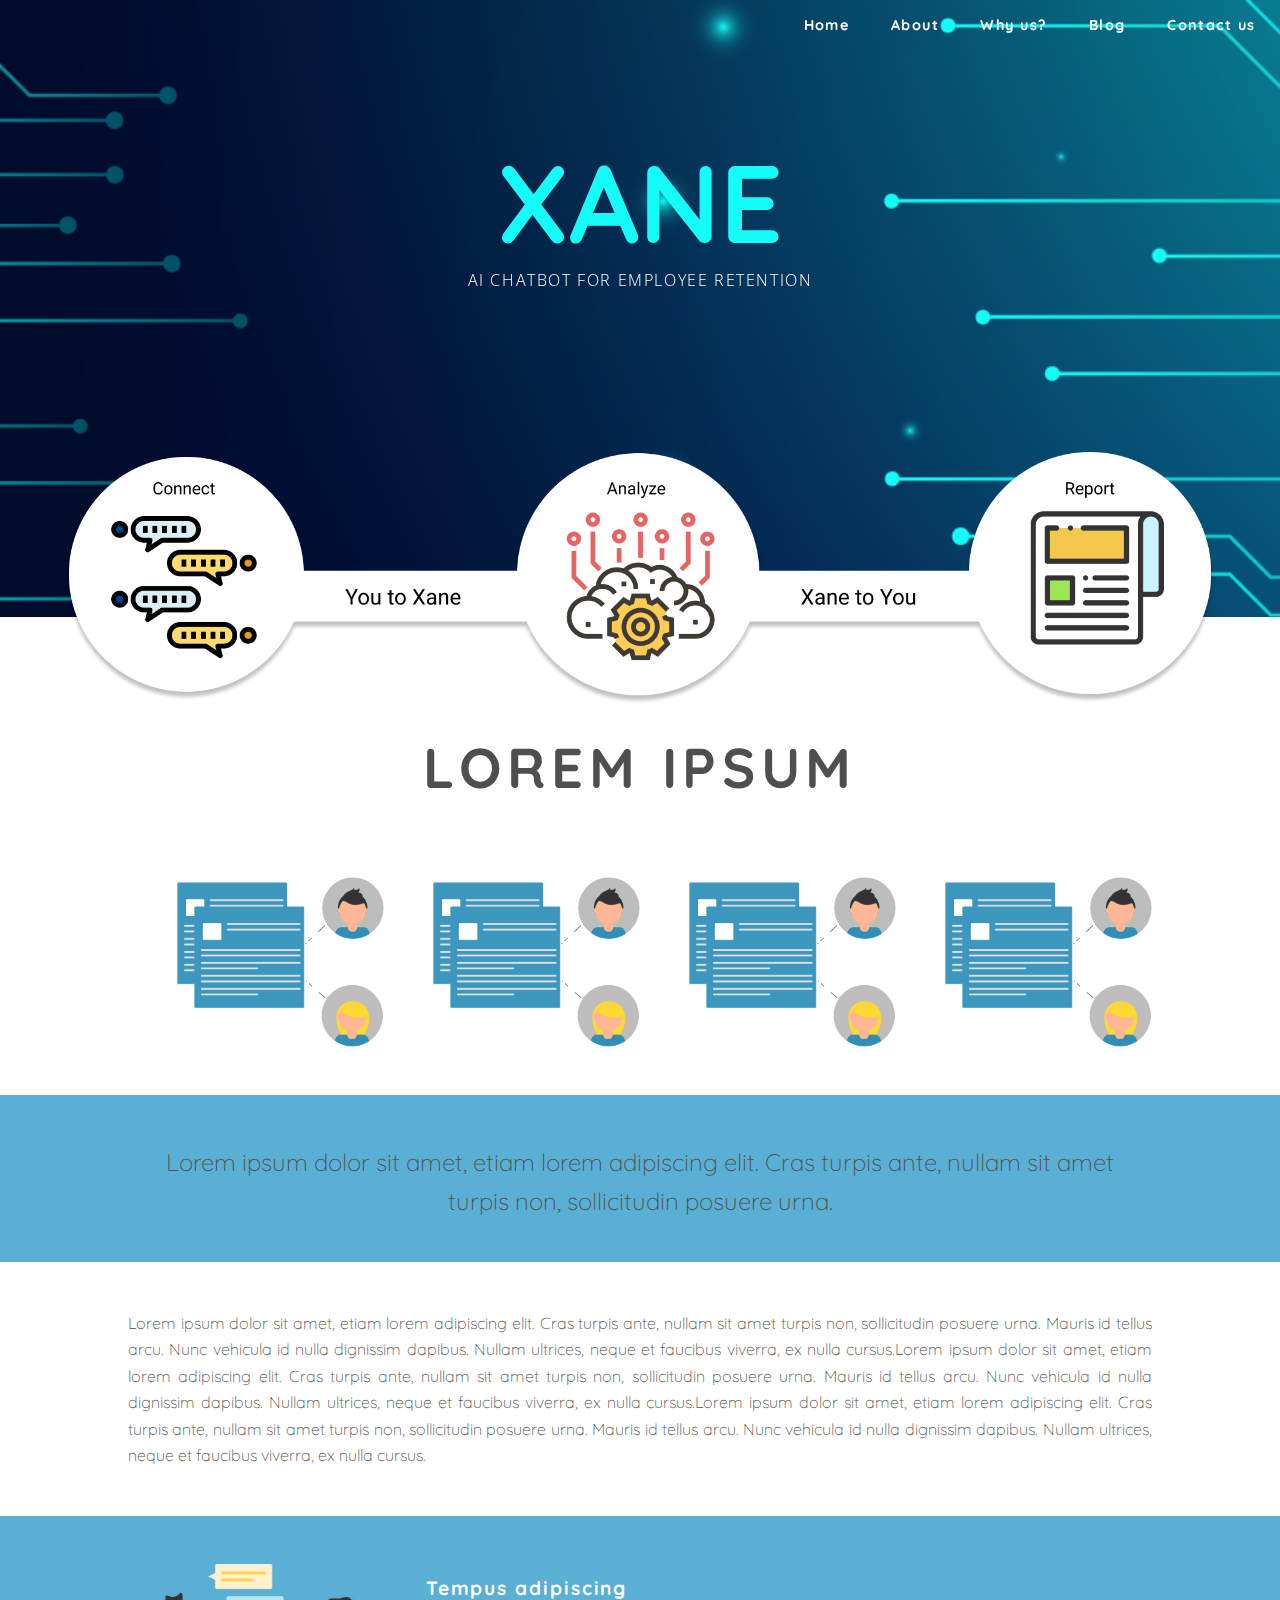
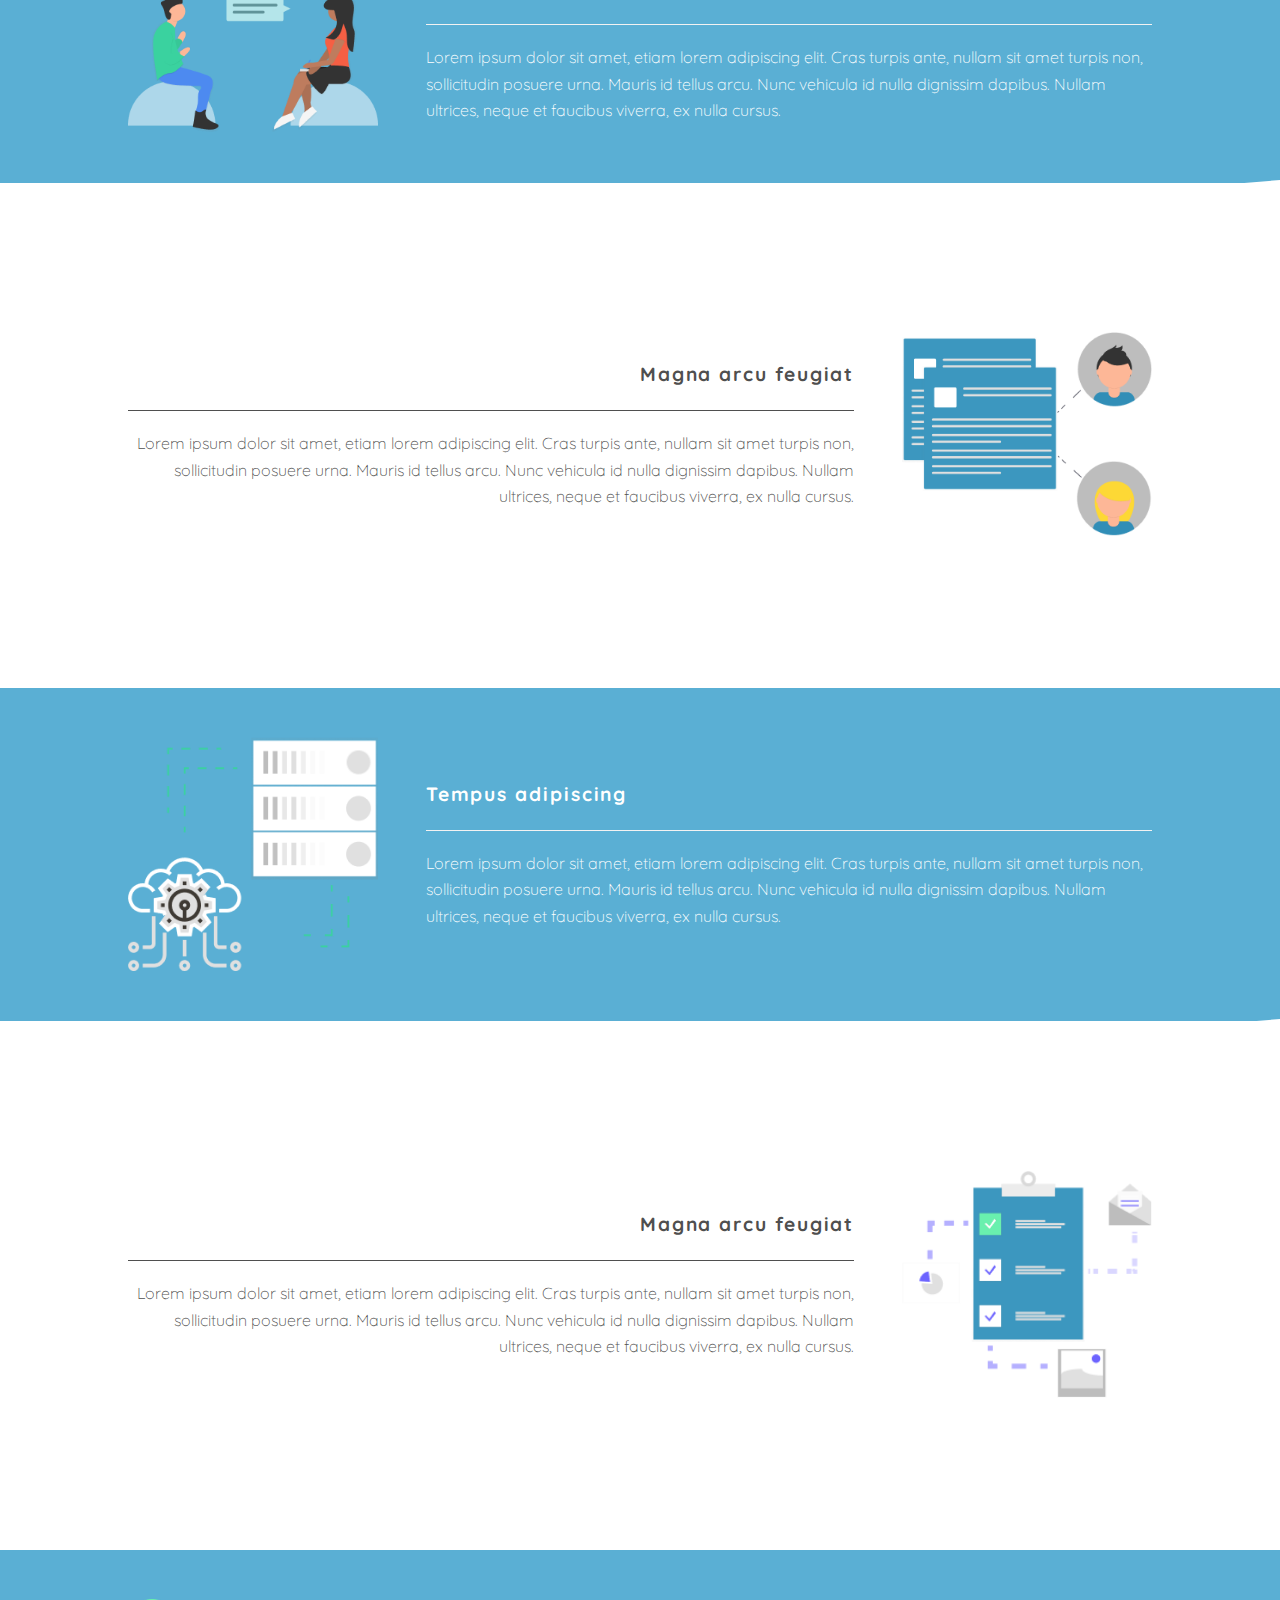
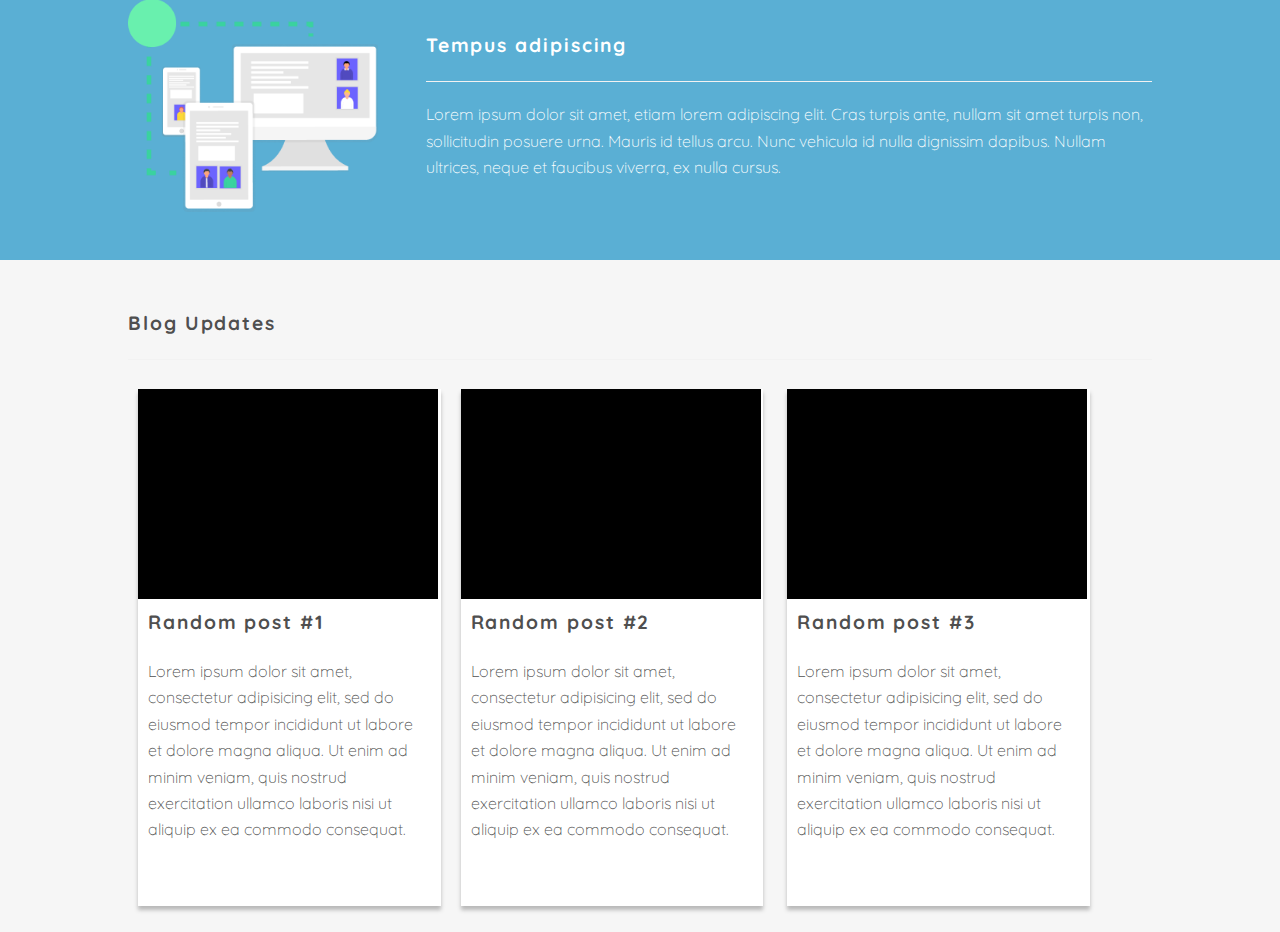
==== commit 16f3a2a8: "Update index.html" ====
--- a/index.html
+++ b/index.html
@@ -165,13 +165,66 @@
                 
                 
 						<!-- DivA -->
-							<section id="one" class="wrapper spotlight divA divB">
+							<section id="one" class="wrapper spotlight divA divB" style="background-color: #f6f6f6;">
 								<div class="inner">
                                     <div class="content">
-										<h2 class="major">Footer here.</h2>
-										<p>Footer goes here.</p>
-									</div>
-								</div>
+										<h2 class="major">Blog Updates</h2>
+										<div style="margin: 10px; width: 302.5px;
+height: 516.42px;
+left: 50px;
+top: 4758.56px;
+
+background: #FFFFFF;
+box-shadow: 0px 4px 4px rgba(0, 0, 0, 0.25); display: inline-block;"><div style="width: 300px; height: 210px; background-color: black;"></div><div style="padding: 8px 10px;"><h2>Random post #1</h2><p>Lorem ipsum dolor sit amet, consectetur adipisicing elit, sed do eiusmod
+tempor incididunt ut labore et dolore magna aliqua. Ut enim ad minim veniam,
+quis nostrud exercitation ullamco laboris nisi ut aliquip ex ea commodo
+consequat.</p></div></div><div style="margin: 10px; width: 302.5px;
+height: 516.42px;
+left: 50px;
+top: 4758.56px;
+
+background: #FFFFFF;
+box-shadow: 0px 4px 4px rgba(0, 0, 0, 0.25); display: inline-block;"><div style="width: 300px; height: 210px; background-color: black;"></div><div style="padding: 8px 10px;"><h2>Random post #2</h2><p>Lorem ipsum dolor sit amet, consectetur adipisicing elit, sed do eiusmod
+tempor incididunt ut labore et dolore magna aliqua. Ut enim ad minim veniam,
+quis nostrud exercitation ullamco laboris nisi ut aliquip ex ea commodo
+consequat.</p></div></div>
+<div style="margin: 10px; width: 302.5px;
+height: 516.42px;
+left: 50px;
+top: 4758.56px;
+
+background: #FFFFFF;
+box-shadow: 0px 4px 4px rgba(0, 0, 0, 0.25); display: inline-block;"><div style="width: 300px; height: 210px; background-color: black;"></div><div style="padding: 8px 10px;"><h2>Random post #3</h2><p>Lorem ipsum dolor sit amet, consectetur adipisicing elit, sed do eiusmod
+tempor incididunt ut labore et dolore magna aliqua. Ut enim ad minim veniam,
+quis nostrud exercitation ullamco laboris nisi ut aliquip ex ea commodo
+consequat.</p></div></div><!-- 
+<h2 style="margin-top: 80px;" class="major">Reviews</h2>
+<div style="
+									 ; width: 437.5px;
+height: 297.6px;
+background: #FFFFFF; box-shadow: 0px 4px 4px rgba(0, 0, 0, 0.25); display: inline-block;"><div style="padding: 8px 10px;"><img src="images/Group.png" style="padding: 5px;"><p>Text</p></div></div>
+<div style="width: 437.5px;
+height: 297.6px;  display: inline-block; margin-left: 50px; margin-top: 40px;"><div style="padding: 8px 10px;"><div style="background-color: black;
+    width: 80px;
+    height: 80px;
+    border-radius: 100px; display: inline-block;"></div><div style="display: inline-block; margin-left: 20px;"><h2>Jane Doe</h2><p>Lorem ipsum dolor sit amet.</p></div></div></div> -->
+									<!-- <div style="position: absolute; right: 100px; top: 140px;
+									 ; width: 437.5px;
+height: 297.6px;
+
+background: #FFFFFF; box-shadow: 0px 4px 4px rgba(0, 0, 0, 0.25);"><div style="padding: 15px 40px;"><img src="images/Group.png" style="padding: 5px;"><p>Lorem ipsum dolor sit amet, consectetur adipisicing elit, sed do eiusmod
+tempor incididunt ut labore et dolore magna aliqua. Ut enim ad minim veniam,
+quis nostrud exercitation ullamco laboris nisi ut aliquip ex ea commodo
+consequat.</p></div></div>
+<div style="    background-color: black;
+    width: 80px;
+    height: 80px;
+    border-radius: 100px;
+    position: absolute;
+    top: 485px;
+    right: 449px;
+    position: absolute;"></div>
+								</div> -->
 							</section>
 
 		<!-- Scripts -->
@@ -183,4 +236,4 @@
 			<script src="assets/js/main.js"></script>
 
 	</body>
-</html>+</html>
--- a/assets/css/main.css
+++ b/assets/css/main.css
@@ -1644,11 +1644,18 @@
 	}
 
 	body {
-        background-image: url("../../images/bg.jpg");
 		background-size: cover;
 		background-attachment: fixed, fixed;
 		background-position: center, center;
 	}
+
+        @media screen and (min-width:501px){
+            body{background-image: url("../../images/bg.jpg");
+            }}
+
+        @media screen and (max-width:500px){
+            body{background-image: url("../../images/bgsmall.jpg");
+            }}
 
 		body.is-loading *, body.is-loading *:before, body.is-loading *:after {
 			-moz-animation: none !important;
@@ -3062,10 +3069,6 @@
 
 			#banner {
 				padding: 7em 0 8.25em 0 ;
-				background-color: #2e3141;
-				background-image:url("../../images/bg.jpg");
-				background-size: auto, cover;
-				background-position: center, center;
 				margin-bottom: -6.5em;
 			}
 
@@ -3280,7 +3283,7 @@
 		.wrapper .inner {
 			padding: 3em 0 1em 0 ;
 			margin: 0 auto;
-			width: 100%;
+			width: 80%;
 		}
         
         .wrapper.style1, .wrapper.style1 h2 {
@@ -3443,7 +3446,7 @@
 				-webkit-flex-direction: row;
 				-ms-flex-direction: row;
 				flex-direction: row;
-                width: 100%;
+                width: 80%;
 			}
 
 			.wrapper.spotlight .image {
@@ -3470,7 +3473,7 @@
 				-ms-flex-direction: row-reverse;
 				flex-direction: row-reverse;
 				text-align: right;
-                width: 100%;
+                width: 80%;
 			}
 
 			.wrapper.spotlight:nth-child(2n - 1) .image {
@@ -3583,7 +3586,7 @@
 
 				.wrapper .inner {
 					padding: 3em 3em 1em 3em ;
-					width: 80%;
+					width: 90%;
 				}
 
 				.wrapper.spotlight .image {
@@ -3782,13 +3785,12 @@
 					border-radius: 5px;
 					border: 0;
 					display: block;
-					font-family: Raleway, Helvetica, sans-serif;
+					font-family: 'Quicksand', sans-serif;
 					font-size: 0.8em;
-					font-weight: 200;
+					font-weight: 600;
 					letter-spacing: 0.1em;
 					line-height: 1.85em;
 					padding: 0.75em 0;
-					text-transform: uppercase;
 				}
 
 					#menu .links li a:hover {
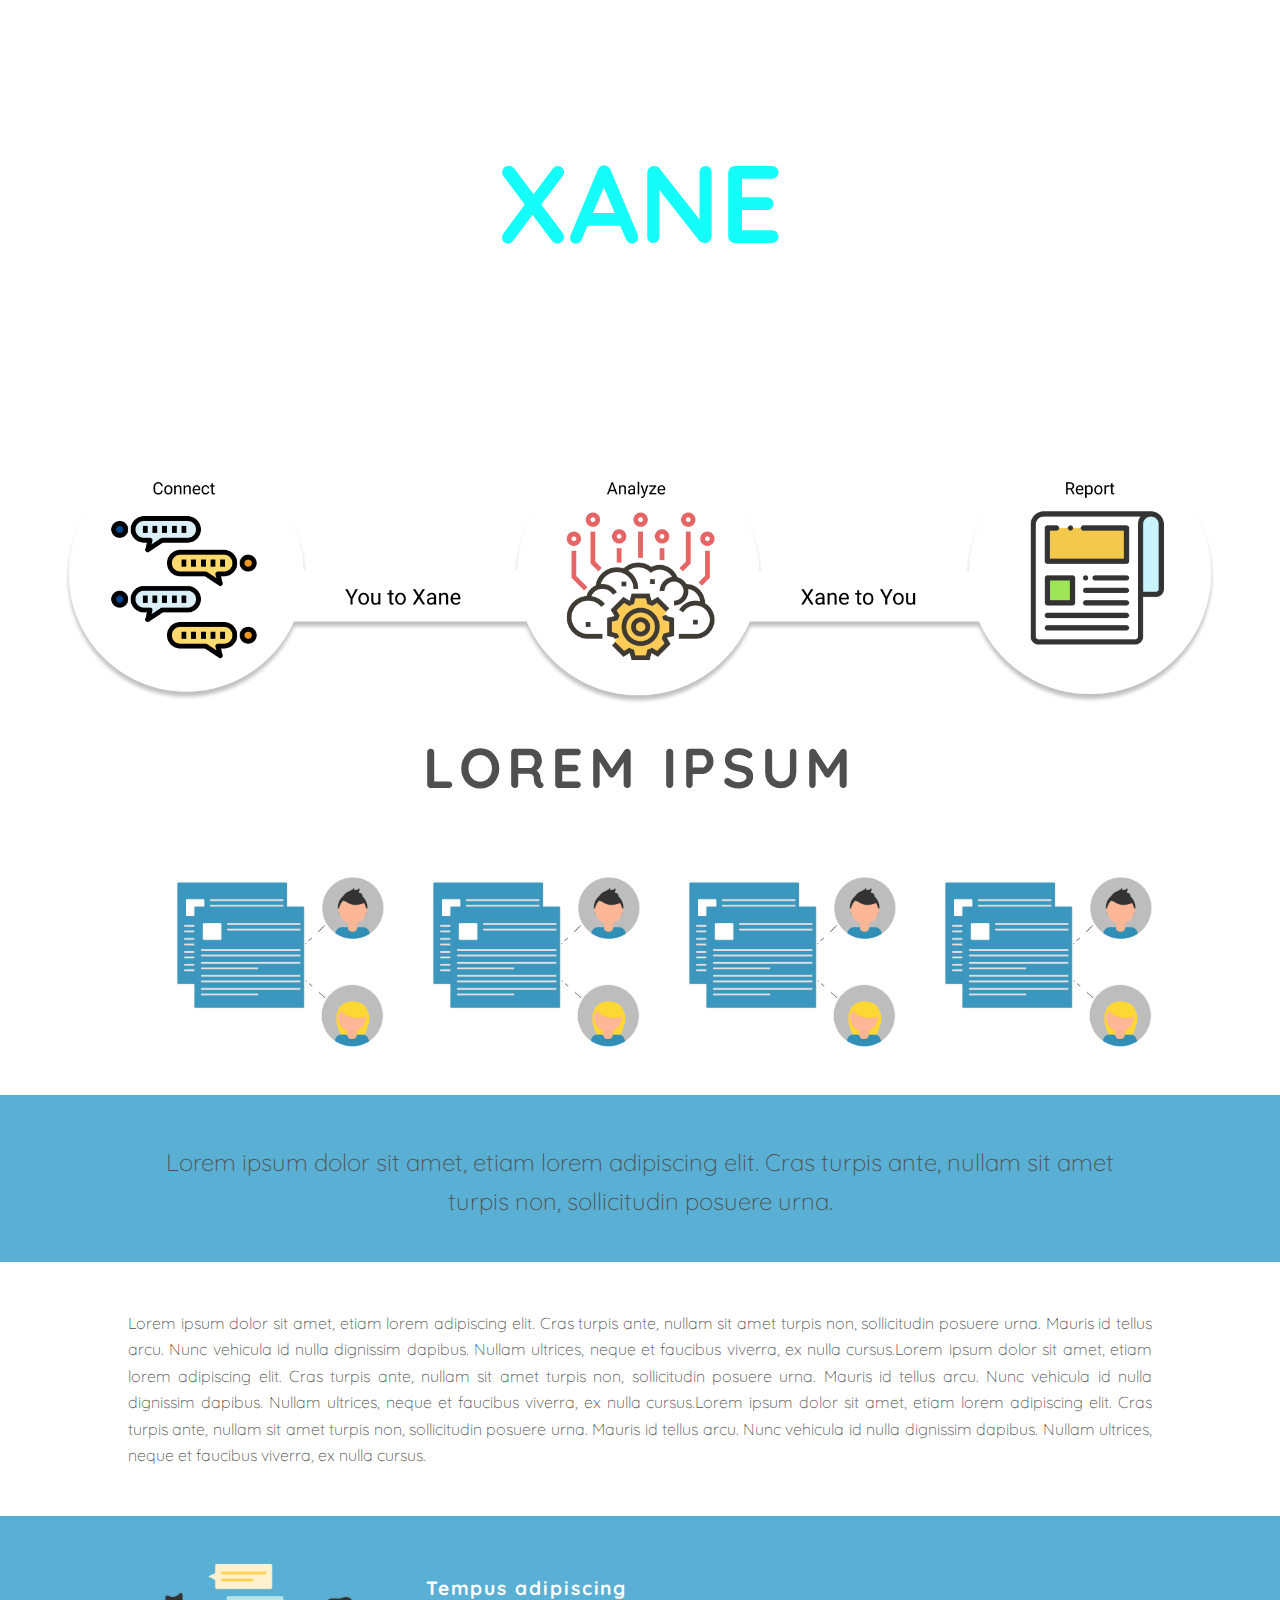
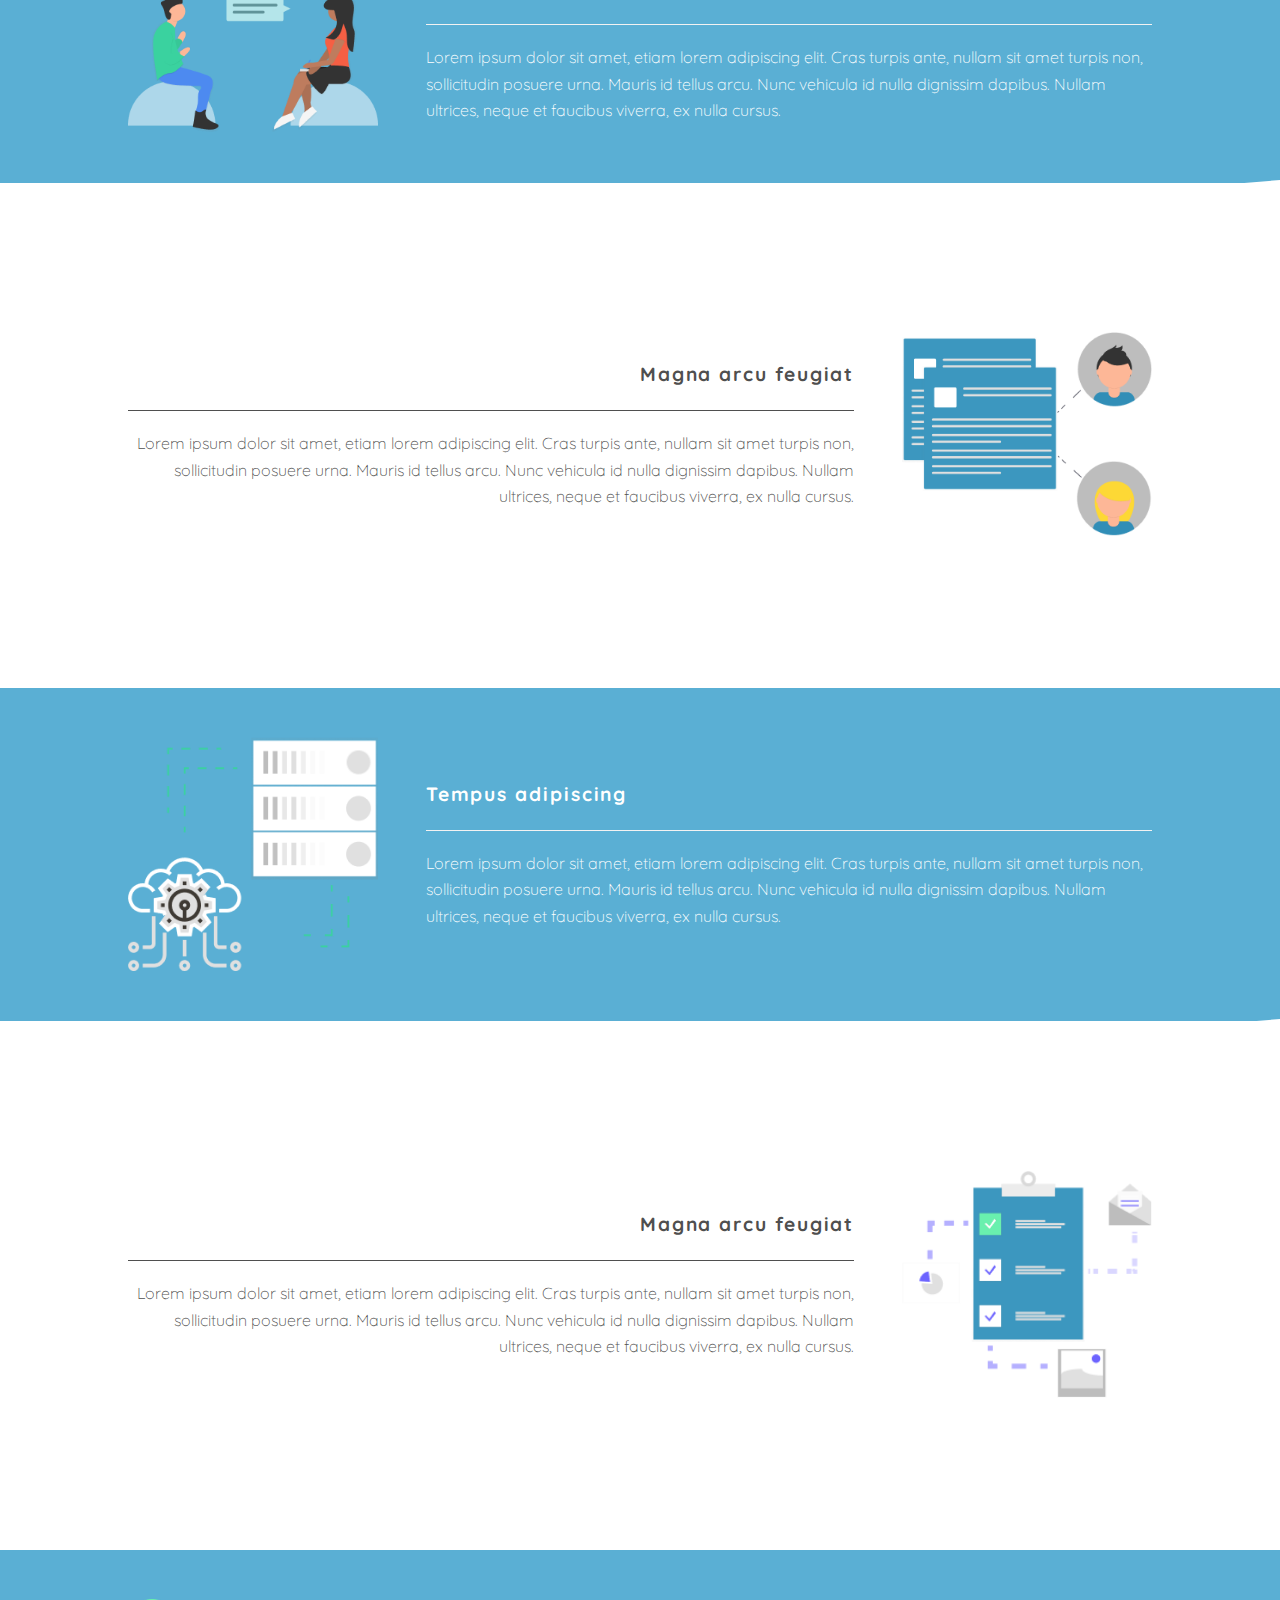
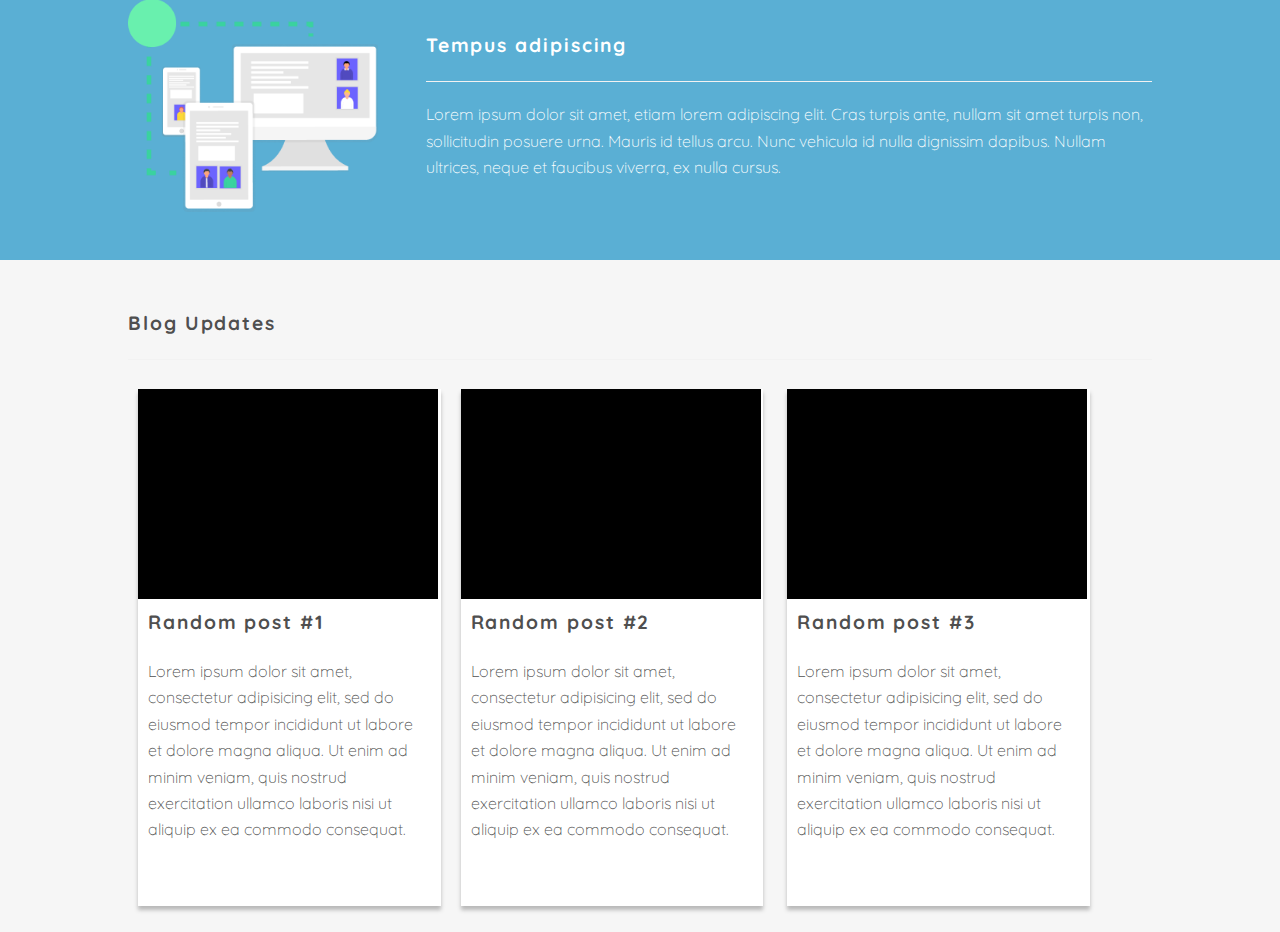
==== commit ce69065e: "Update index.html" ====
--- a/index.html
+++ b/index.html
@@ -3,6 +3,7 @@
 	
 <head>
 		<title>Xane.ai</title>
+	<meta name="theme-color" content="#5AAFD4">
 		<meta charset="utf-8" />
 		<meta name="viewport" content="width=device-width, initial-scale=1" />
 		<link rel="stylesheet" href="assets/css/main.css" />
--- a/assets/css/main.css
+++ b/assets/css/main.css
@@ -1644,17 +1644,20 @@
 	}
 
 	body {
+		background-attachment: fixed;
+		background-position: center;
+		background-repeat: no-repeat;
+	}
+
+        @media screen and (min-width:501px){
+            body{background-image: url("xane_mdlg.gif");
 		background-size: cover;
-		background-attachment: fixed, fixed;
-		background-position: center, center;
-	}
-
-        @media screen and (min-width:501px){
-            body{background-image: url("../../images/bg.jpg");
             }}
 
         @media screen and (max-width:500px){
-            body{background-image: url("../../images/bgsmall.jpg");
+		
+            body{background-image: url("xane_mob.gif");
+		    background-size: 100%;
             }}
 
 		body.is-loading *, body.is-loading *:before, body.is-loading *:after {
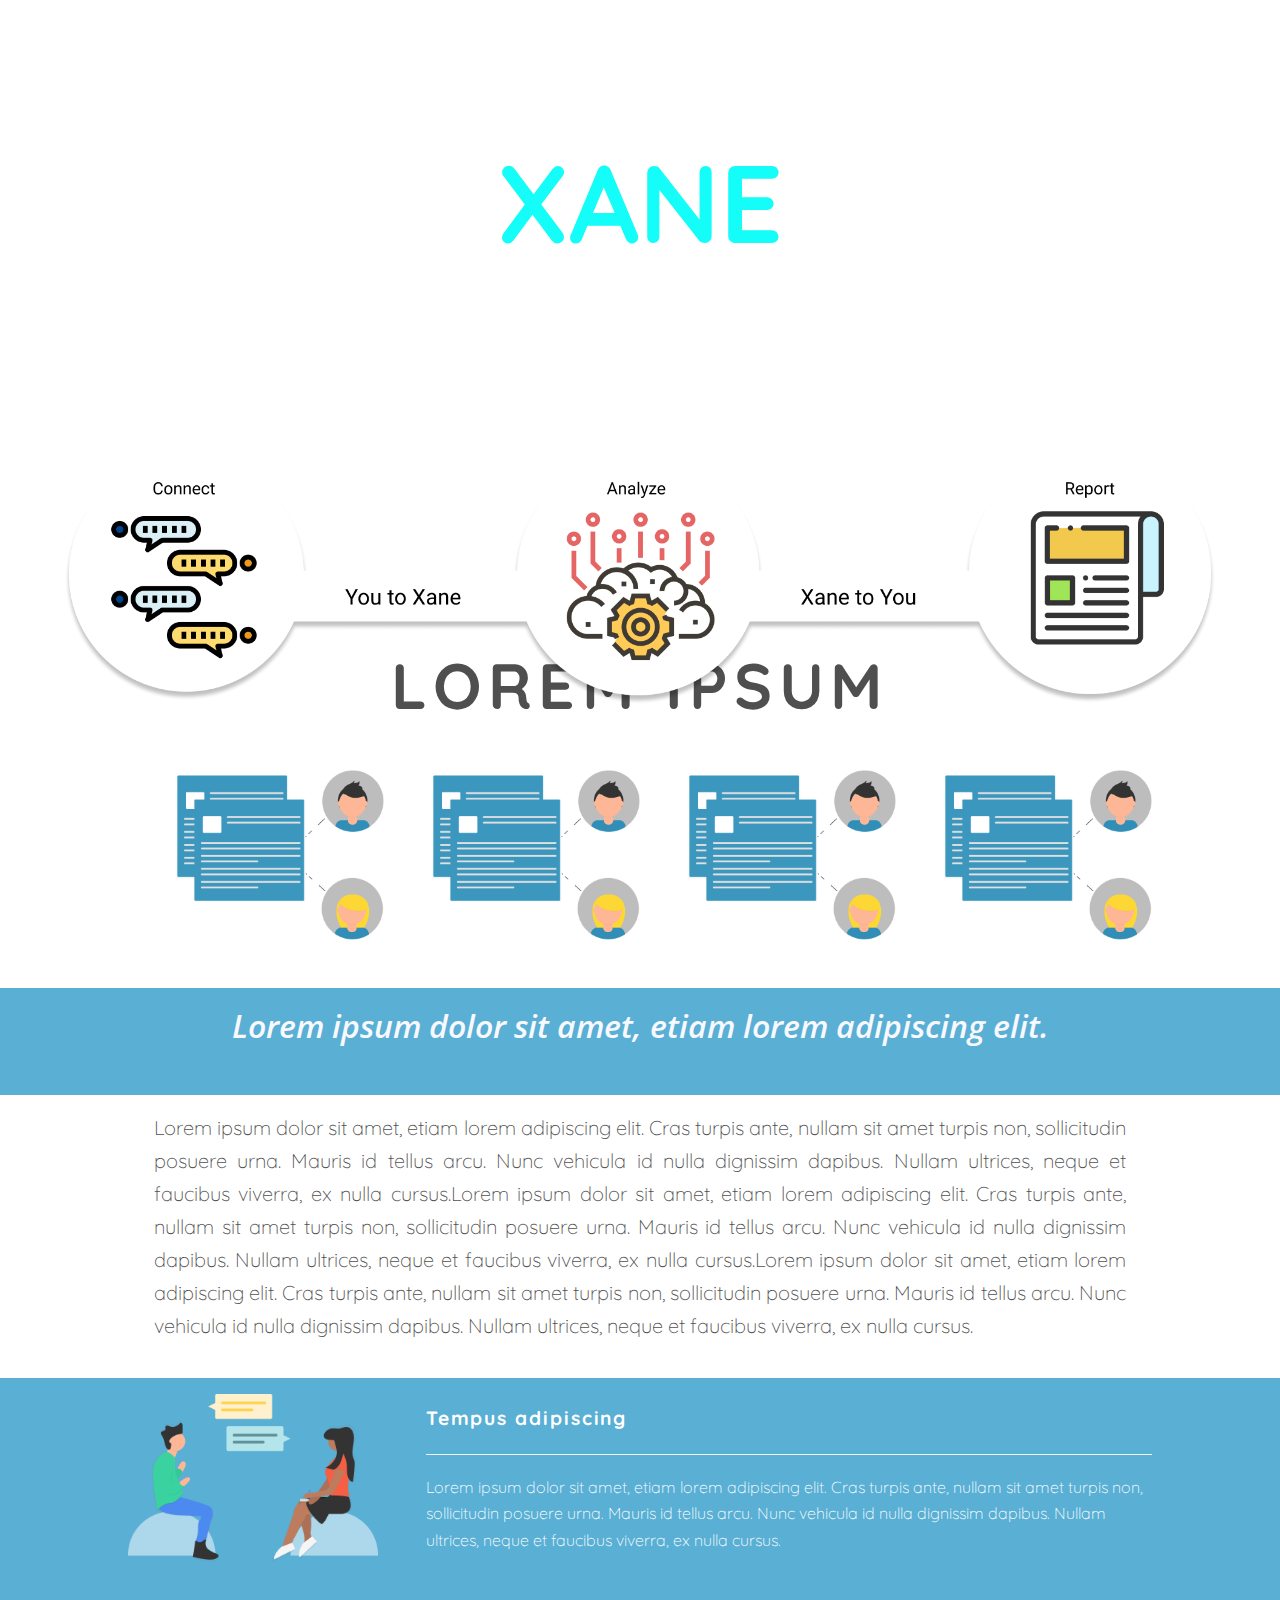
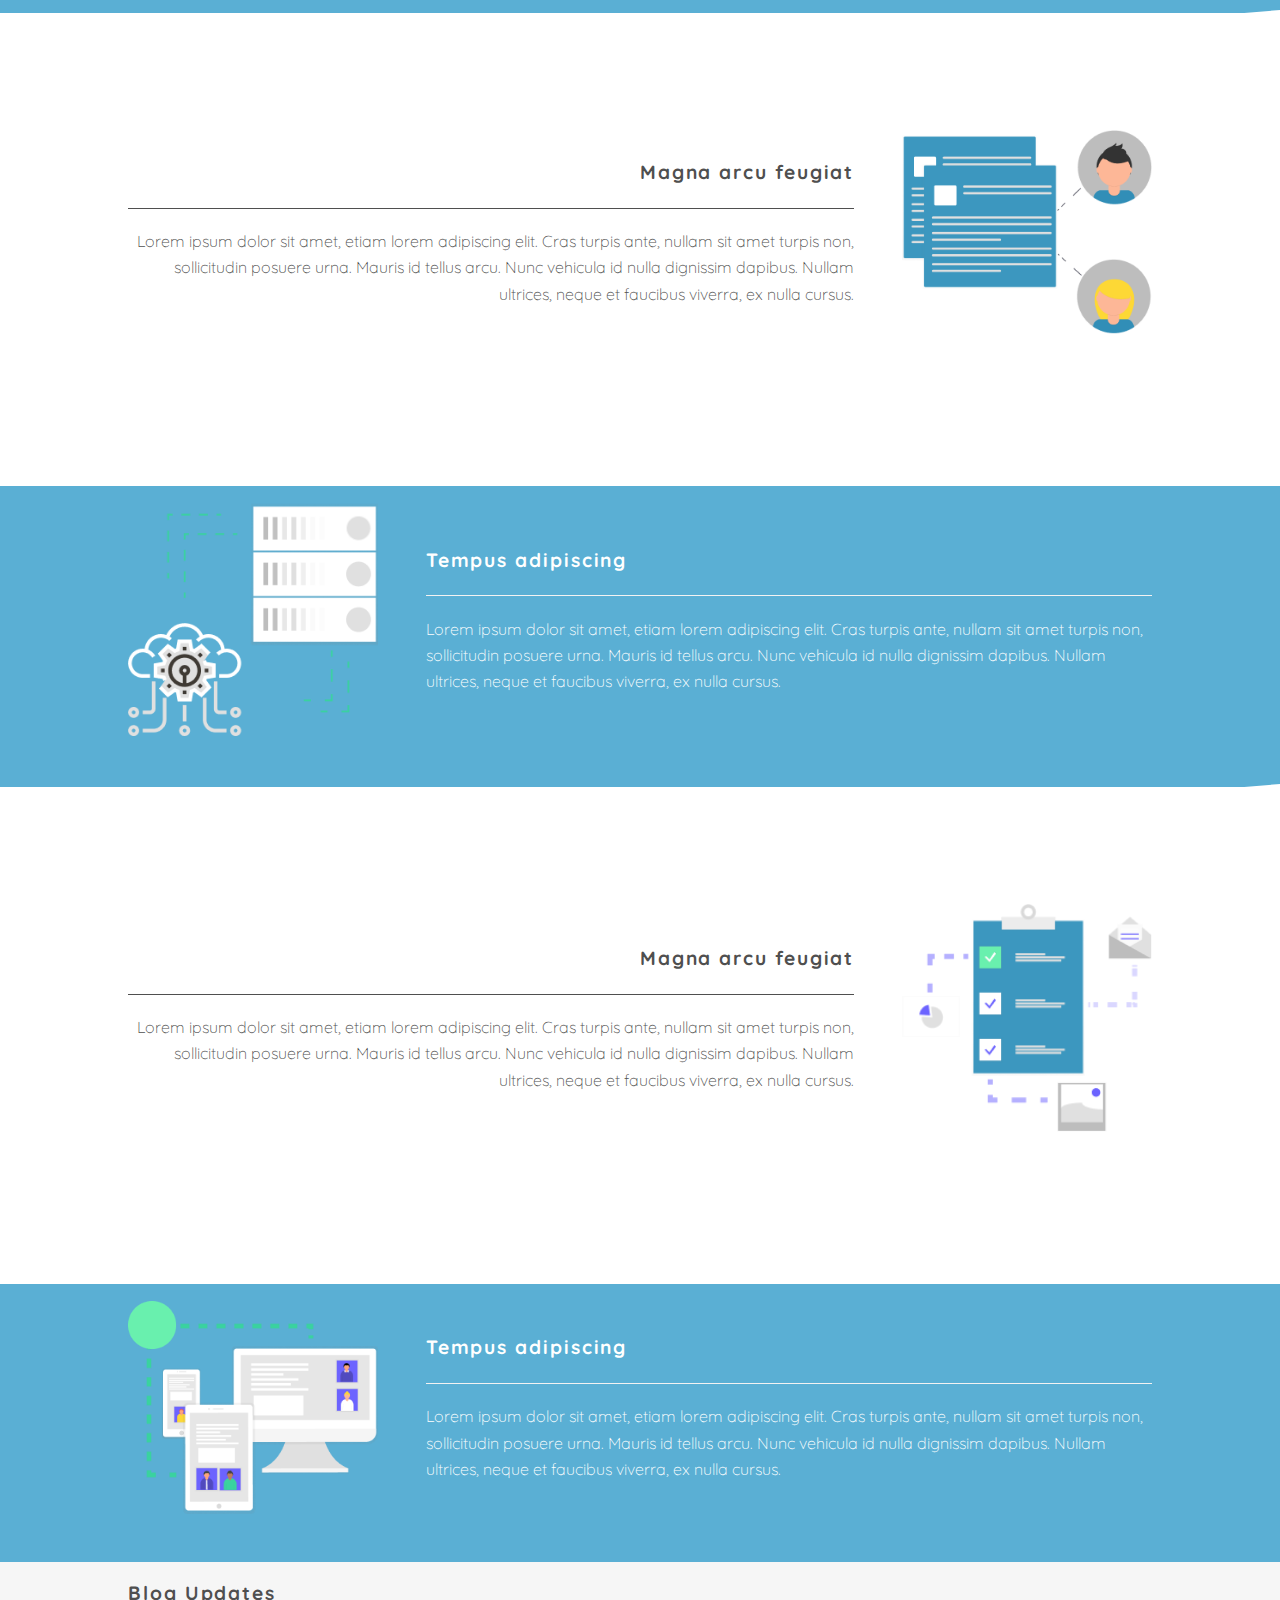
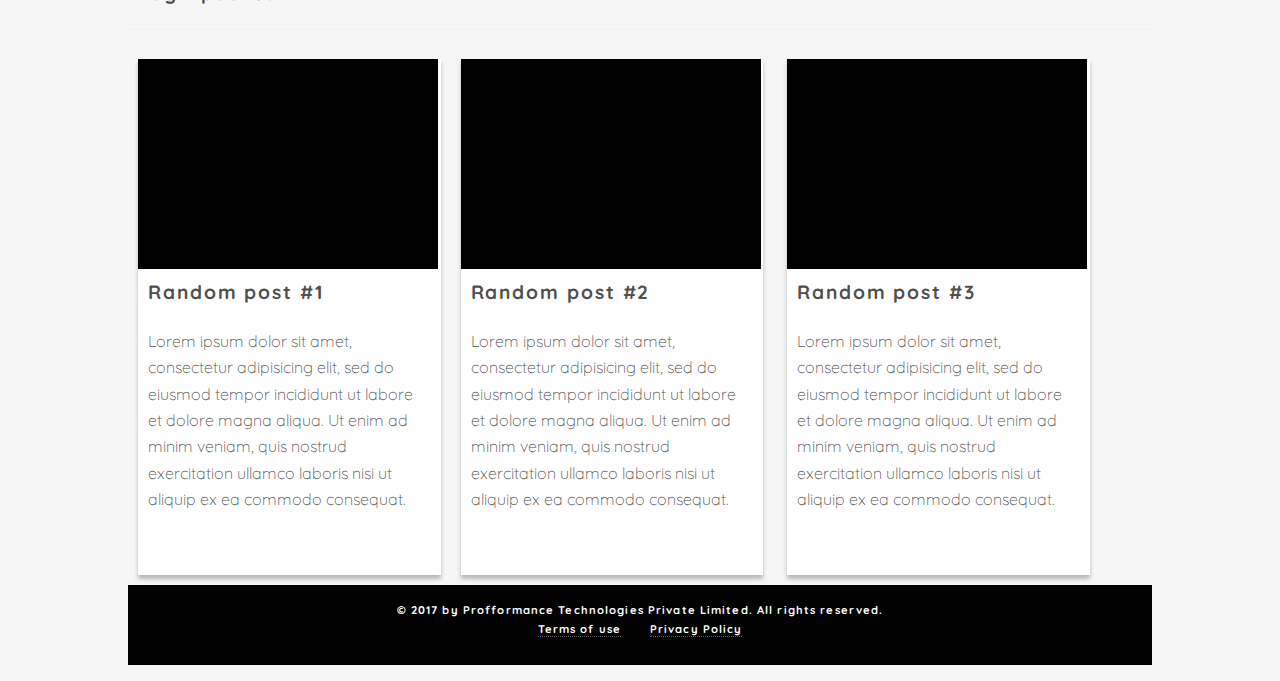
==== commit f243d3b2: "FINALedit2" ====
--- a/index.html
+++ b/index.html
@@ -3,10 +3,11 @@
 	
 <head>
 		<title>Xane.ai</title>
-	<meta name="theme-color" content="#5AAFD4">
+	<meta name="theme-color" content="#3C97BF">
 		<meta charset="utf-8" />
 		<meta name="viewport" content="width=device-width, initial-scale=1" />
 		<link rel="stylesheet" href="assets/css/main.css" />
+		<link rel="shortcut icon" type="image/x-icon" href="images/favicon.ico">
 	</head>
 	<body>
 
@@ -20,10 +21,10 @@
                             <a class="disappear" href="#menu">Menu</a>
 							<ul class="links">
                                 <li><a href="index.html">Home</a></li>
-								<li><a href="#">About</a></li>
-								<li><a href="#">Why us?</a></li>
-								<li><a href="#">Blog</a></li>
-								<li><a href="#">Contact us</a></li>
+								<li><a href="about.html">About</a></li>
+								<li><a href="product.html">Product</a></li>
+								<li><a href="https://blog.theillicitfox.in/">Blog</a></li>
+								<li><a href="contact.html">Contact us</a></li>
 							</ul>
 						</nav>
 					</header>
@@ -34,10 +35,10 @@
 							<h2>Menu</h2>
 							<ul class="links">
 								<li><a href="index.html">Home</a></li>
-								<li><a href="#">About</a></li>
-								<li><a href="#">Why us?</a></li>
-								<li><a href="#">Blog</a></li>
-								<li><a href="#">Contact us</a></li>
+								<li><a href="about.html">About</a></li>
+								<li><a href="product.html">Product</a></li>
+								<li><a href="https://blog.theillicitfox.in/">Blog</a></li>
+								<li><a href="contact.html">Contact us</a></li>
 							</ul>
 							<a href="#" class="close">Close</a>
 						</div>
@@ -77,13 +78,6 @@
                                     <a href="#" class="image imagenm"><img src="images/pic02.jpg" alt="" /></a>
                                     <a href="#" class="image imagenm"><img src="images/pic02.jpg" alt="" /></a>
                                     <a href="#" class="image imagenm"><img src="images/pic02.jpg" alt="" /></a>
-<!--
-									<div class="content">
-										<h2 class="major">Magna arcu feugiat</h2>
-										<p>Lorem ipsum dolor sit amet, etiam lorem adipiscing elit. Cras turpis ante, nullam sit amet turpis non, sollicitudin posuere urna. Mauris id tellus arcu. Nunc vehicula id nulla dignissim dapibus. Nullam ultrices, neque et faucibus viverra, ex nulla cursus.</p>
-										<a href="#" class="special">Learn more</a>
-									</div>
--->
 								</div>
 							</section>
 
@@ -91,7 +85,7 @@
 							<section id="one" class="wrapper spotlight divA divB blue">
 								<div class="inner">
 									<div class="content">
-										<p class="textc">Lorem ipsum dolor sit amet, etiam lorem adipiscing elit. Cras turpis ante, nullam sit amet turpis non, sollicitudin posuere urna.</p>
+										<p class="textj">Lorem ipsum dolor sit amet, etiam lorem adipiscing elit.</p>
 									</div>
                                     
 								</div>
@@ -101,7 +95,7 @@
 							<section id="one" class="wrapper spotlight divA divB">
 								<div class="inner">
 									<div class="content">
-										<p class="textj">Lorem ipsum dolor sit amet, etiam lorem adipiscing elit. Cras turpis ante, nullam sit amet turpis non, sollicitudin posuere urna. Mauris id tellus arcu. Nunc vehicula id nulla dignissim dapibus. Nullam ultrices, neque et faucibus viverra, ex nulla cursus.Lorem ipsum dolor sit amet, etiam lorem adipiscing elit. Cras turpis ante, nullam sit amet turpis non, sollicitudin posuere urna. Mauris id tellus arcu. Nunc vehicula id nulla dignissim dapibus. Nullam ultrices, neque et faucibus viverra, ex nulla cursus.Lorem ipsum dolor sit amet, etiam lorem adipiscing elit. Cras turpis ante, nullam sit amet turpis non, sollicitudin posuere urna. Mauris id tellus arcu. Nunc vehicula id nulla dignissim dapibus. Nullam ultrices, neque et faucibus viverra, ex nulla cursus.</p>
+										<p class="textc" style="font-size: 20px; text-align: justify">Lorem ipsum dolor sit amet, etiam lorem adipiscing elit. Cras turpis ante, nullam sit amet turpis non, sollicitudin posuere urna. Mauris id tellus arcu. Nunc vehicula id nulla dignissim dapibus. Nullam ultrices, neque et faucibus viverra, ex nulla cursus.Lorem ipsum dolor sit amet, etiam lorem adipiscing elit. Cras turpis ante, nullam sit amet turpis non, sollicitudin posuere urna. Mauris id tellus arcu. Nunc vehicula id nulla dignissim dapibus. Nullam ultrices, neque et faucibus viverra, ex nulla cursus.Lorem ipsum dolor sit amet, etiam lorem adipiscing elit. Cras turpis ante, nullam sit amet turpis non, sollicitudin posuere urna. Mauris id tellus arcu. Nunc vehicula id nulla dignissim dapibus. Nullam ultrices, neque et faucibus viverra, ex nulla cursus.</p>
 									</div>
                                     
 								</div>
@@ -170,64 +164,30 @@
 								<div class="inner">
                                     <div class="content">
 										<h2 class="major">Blog Updates</h2>
-										<div style="margin: 10px; width: 302.5px;
-height: 516.42px;
-left: 50px;
-top: 4758.56px;
-
-background: #FFFFFF;
-box-shadow: 0px 4px 4px rgba(0, 0, 0, 0.25); display: inline-block;"><div style="width: 300px; height: 210px; background-color: black;"></div><div style="padding: 8px 10px;"><h2>Random post #1</h2><p>Lorem ipsum dolor sit amet, consectetur adipisicing elit, sed do eiusmod
+										<div class="postout"><div class="postmid"></div><div style="padding: 8px 10px;"><h2>Random post #1</h2><p>Lorem ipsum dolor sit amet, consectetur adipisicing elit, sed do eiusmod
 tempor incididunt ut labore et dolore magna aliqua. Ut enim ad minim veniam,
 quis nostrud exercitation ullamco laboris nisi ut aliquip ex ea commodo
-consequat.</p></div></div><div style="margin: 10px; width: 302.5px;
-height: 516.42px;
-left: 50px;
-top: 4758.56px;
-
-background: #FFFFFF;
-box-shadow: 0px 4px 4px rgba(0, 0, 0, 0.25); display: inline-block;"><div style="width: 300px; height: 210px; background-color: black;"></div><div style="padding: 8px 10px;"><h2>Random post #2</h2><p>Lorem ipsum dolor sit amet, consectetur adipisicing elit, sed do eiusmod
+consequat.</p></div></div><div class="postout"><div class="postmid"></div><div style="padding: 8px 10px;"><h2>Random post #2</h2><p>Lorem ipsum dolor sit amet, consectetur adipisicing elit, sed do eiusmod
 tempor incididunt ut labore et dolore magna aliqua. Ut enim ad minim veniam,
 quis nostrud exercitation ullamco laboris nisi ut aliquip ex ea commodo
 consequat.</p></div></div>
-<div style="margin: 10px; width: 302.5px;
-height: 516.42px;
-left: 50px;
-top: 4758.56px;
-
-background: #FFFFFF;
-box-shadow: 0px 4px 4px rgba(0, 0, 0, 0.25); display: inline-block;"><div style="width: 300px; height: 210px; background-color: black;"></div><div style="padding: 8px 10px;"><h2>Random post #3</h2><p>Lorem ipsum dolor sit amet, consectetur adipisicing elit, sed do eiusmod
-tempor incididunt ut labore et dolore magna aliqua. Ut enim ad minim veniam,
-quis nostrud exercitation ullamco laboris nisi ut aliquip ex ea commodo
-consequat.</p></div></div><!-- 
-<h2 style="margin-top: 80px;" class="major">Reviews</h2>
-<div style="
-									 ; width: 437.5px;
-height: 297.6px;
-background: #FFFFFF; box-shadow: 0px 4px 4px rgba(0, 0, 0, 0.25); display: inline-block;"><div style="padding: 8px 10px;"><img src="images/Group.png" style="padding: 5px;"><p>Text</p></div></div>
-<div style="width: 437.5px;
-height: 297.6px;  display: inline-block; margin-left: 50px; margin-top: 40px;"><div style="padding: 8px 10px;"><div style="background-color: black;
-    width: 80px;
-    height: 80px;
-    border-radius: 100px; display: inline-block;"></div><div style="display: inline-block; margin-left: 20px;"><h2>Jane Doe</h2><p>Lorem ipsum dolor sit amet.</p></div></div></div> -->
-									<!-- <div style="position: absolute; right: 100px; top: 140px;
-									 ; width: 437.5px;
-height: 297.6px;
-
-background: #FFFFFF; box-shadow: 0px 4px 4px rgba(0, 0, 0, 0.25);"><div style="padding: 15px 40px;"><img src="images/Group.png" style="padding: 5px;"><p>Lorem ipsum dolor sit amet, consectetur adipisicing elit, sed do eiusmod
+<div class="postout"><div class="postmid"></div><div style="padding: 8px 10px;"><h2>Random post #3</h2><p>Lorem ipsum dolor sit amet, consectetur adipisicing elit, sed do eiusmod
 tempor incididunt ut labore et dolore magna aliqua. Ut enim ad minim veniam,
 quis nostrud exercitation ullamco laboris nisi ut aliquip ex ea commodo
 consequat.</p></div></div>
-<div style="    background-color: black;
-    width: 80px;
-    height: 80px;
-    border-radius: 100px;
-    position: absolute;
-    top: 485px;
-    right: 449px;
-    position: absolute;"></div>
-								</div> -->
-							</section>
-
+							<section id="one" class="wrapper spotlight divA divB" style="background: black">
+								<div class="inner">
+									<div class="content">
+										<h5 style="color: white; text-align: center;">© 2017 by Profformance Technologies Private Limited. All rights reserved.<br><a href="https://www.xane.ai/terms-of-use">Terms of use</a>&nbsp;&nbsp;&nbsp;&nbsp;&nbsp;&nbsp;&nbsp;<a href="https://www.xane.ai/privacy">Privacy Policy</a></h5>
+									</div>
+                                    
+								</div>
+							</section>
+
+							</section>
+                                    
+                                    <!-- Footer -->
+					
 		<!-- Scripts -->
 			<script src="assets/js/skel.min.js"></script>
 			<script src="assets/js/jquery.min.js"></script>
--- a/assets/css/main.css
+++ b/assets/css/main.css
@@ -1,6 +1,48 @@
 @import url('https://cdnjs.cloudflare.com/ajax/libs/font-awesome/4.7.0/css/font-awesome.min.css');
 @import url('https://fonts.googleapis.com/css?family=Quicksand:300,400,500,700&subset=latin-ext,vietnamese');
 @import url('https://fonts.googleapis.com/css?family=Open+Sans');
+
+/*Shifted from _body_*/
+
+/* body {
+		background-attachment: fixed;
+		background-position: center;
+		background-repeat: no-repeat;
+	} */
+
+        @media screen and (min-width:501px){
+            body{background-image: url("xane_mdlg.gif");
+		background-size: cover;
+		background-attachment: fixed;
+		background-position: center;
+		background-repeat: no-repeat;
+            }}
+
+        .postout{margin: 10px; width: 302.5px;
+		height: 516.42px;
+		left: 50px;
+		top: 4758.56px;
+
+		background: #FFFFFF;
+		box-shadow: 0px 4px 4px rgba(0, 0, 0, 0.25); display: inline-block;}
+
+		.postmid{width: 300px; height: 210px; background-color: black;}
+
+            @media screen and (max-width: 500px){
+        .h2mod { font-size: 20px; }
+    	.padd {padding: 1em 1.5em 1em 1.5em}}
+
+        	@media screen and (min-width: 501px){
+        .h2mod { font-size: 40px; }}
+
+        @media screen and (max-width:500px){
+		
+            body{background-image: url("xane_mob.gif");
+		    background-size: 360px 740px;
+		background-attachment: none;
+		background-position: none;
+		background-repeat: no-repeat;
+            }}
 
 /* Reset */
 
@@ -1643,22 +1685,7 @@
 
 	}
 
-	body {
-		background-attachment: fixed;
-		background-position: center;
-		background-repeat: no-repeat;
-	}
-
-        @media screen and (min-width:501px){
-            body{background-image: url("xane_mdlg.gif");
-		background-size: cover;
-            }}
-
-        @media screen and (max-width:500px){
-		
-            body{background-image: url("xane_mob.gif");
-		    background-size: 100%;
-            }}
+	
 
 		body.is-loading *, body.is-loading *:before, body.is-loading *:after {
 			-moz-animation: none !important;
@@ -1797,11 +1824,28 @@
 		margin: 0 0 2em 0;
 	}
     
-    .content h1{color: #4f4f4f; font-size: 3.5em; margin: 1em 0px 0px 0px;}
+    .content h1{color: #4f4f4f; font-size: 4em; margin: auto 0px; text-align: center;} 
     
     .textj{text-align: justify;}
 
-    .textc{text-align: center; font-family: 'Quicksand', sans-serif; margin: 0 2vw 1em 2vw; font-size: 24px;}
+
+
+@media screen and (max-width: 500px){.textcc{text-align: justify; font-family: 'Quicksand', sans-serif; margin: 0 2vw 1em 2vw; font-size: 16px;}}
+
+@media screen and (min-width: 501px){.textcc{text-align: justify; font-family: 'Quicksand', sans-serif; margin: 0 2vw 1em 2vw; font-size: 24px;}}
+    
+    .textcot{text-align: center; font-family: 'Quicksand', sans-serif; margin: 0 2vw 1em 2vw; font-size: 24px; color: black; margin: 0px;}
+
+    .textccot{text-align: center; font-family: 'Quicksand', sans-serif; margin: 0 2vw 1em 2vw; font-size: 16px; color: black; margin: 0px;}
+
+     .textc{text-align: center; font-family: 'Quicksand', sans-serif; margin: 0 2vw 1em 2vw; font-size: 32px;}
+
+    .textj{ font-family: Open Sans;
+font-style: italic;
+font-weight: 600;
+line-height: normal;
+font-size: 32px;
+text-align: center; color: ghostwhite; margin: 0 2vw 1em 2vw;}
 
 	h1, h2, h3, h4, h5, h6 {
 		color: #ffffff;
@@ -3059,7 +3103,7 @@
 			filter: blur(0);
 			opacity: 1;
             text-align: center;
-			font-family: 'Open Sans', sans-serif;
+			font-family: 'Quicksand','Open Sans', sans-serif;
 			font-size: 1em;
 			font-weight: 200;
 			letter-spacing: 0.1em;
@@ -3284,7 +3328,7 @@
             }
 
 		.wrapper .inner {
-			padding: 3em 0 1em 0 ;
+			padding: 1em 0 1em 0 ;
 			margin: 0 auto;
 			width: 80%;
 		}
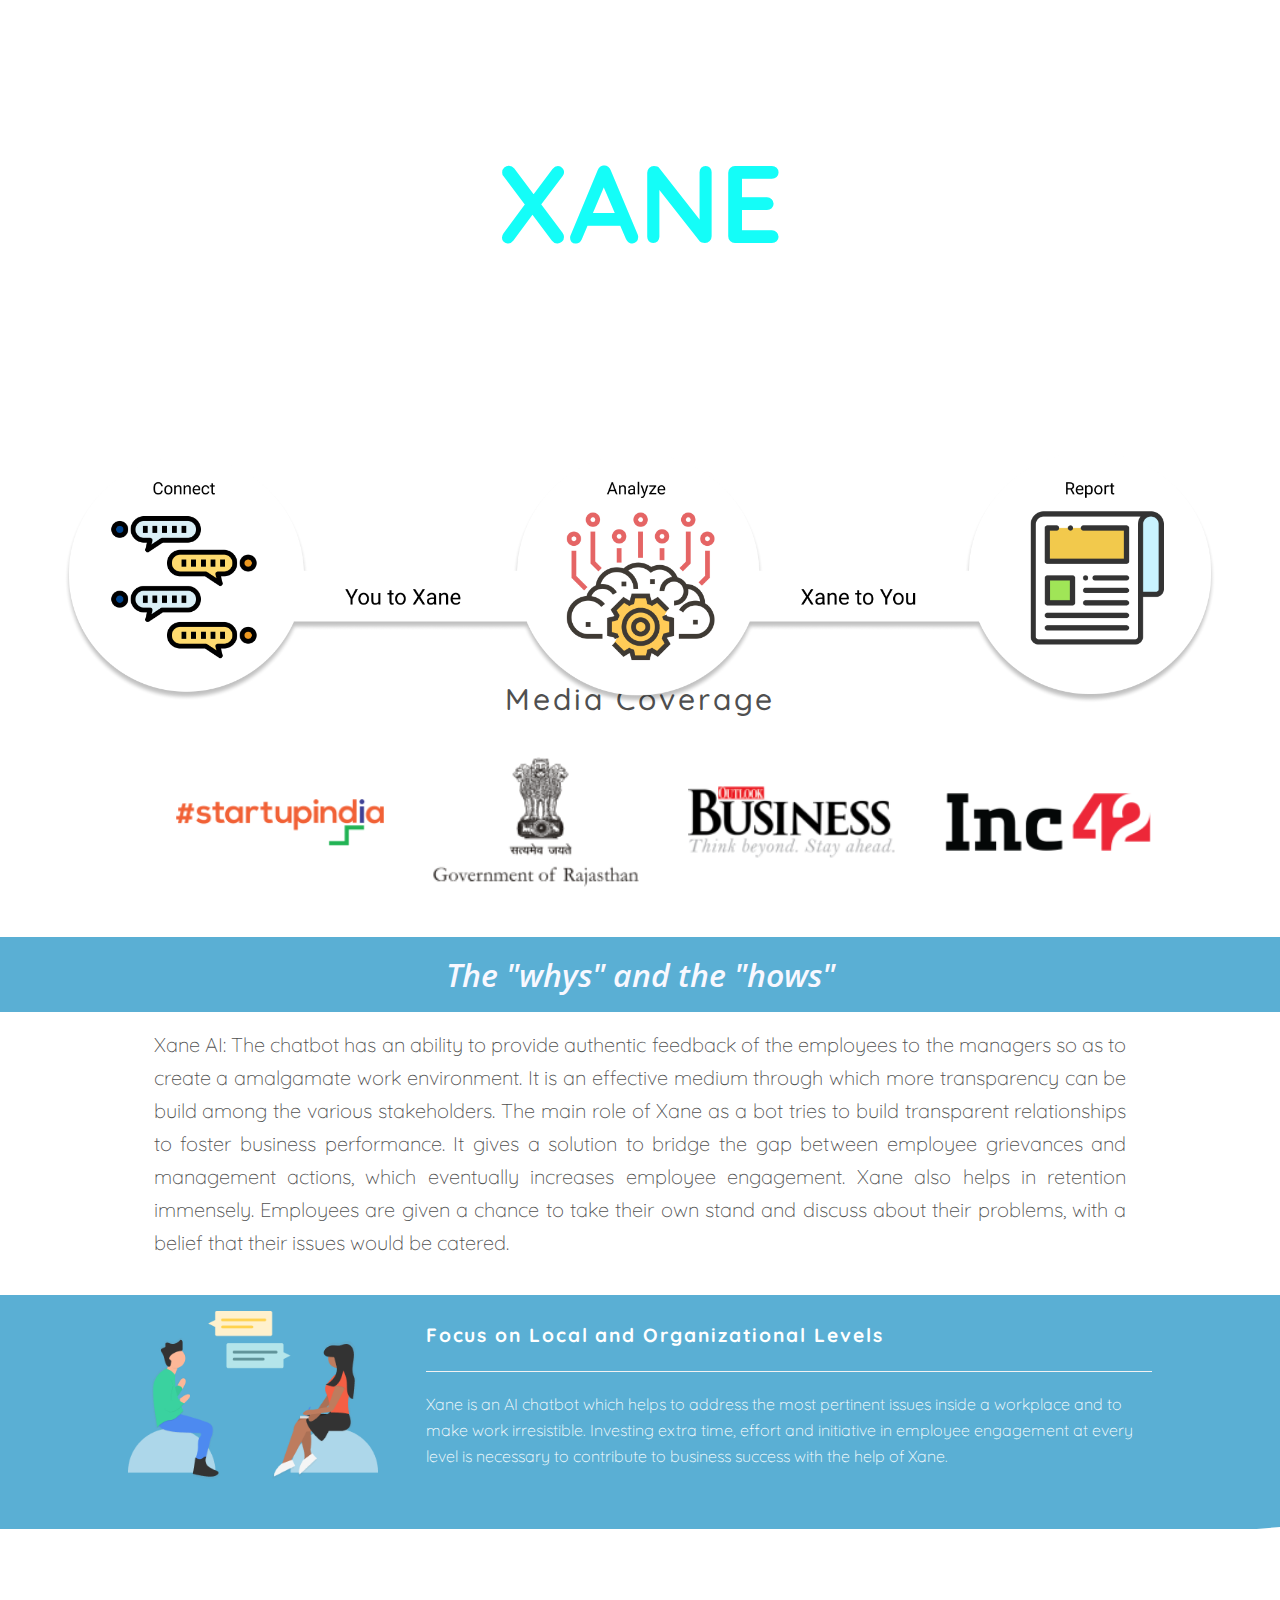
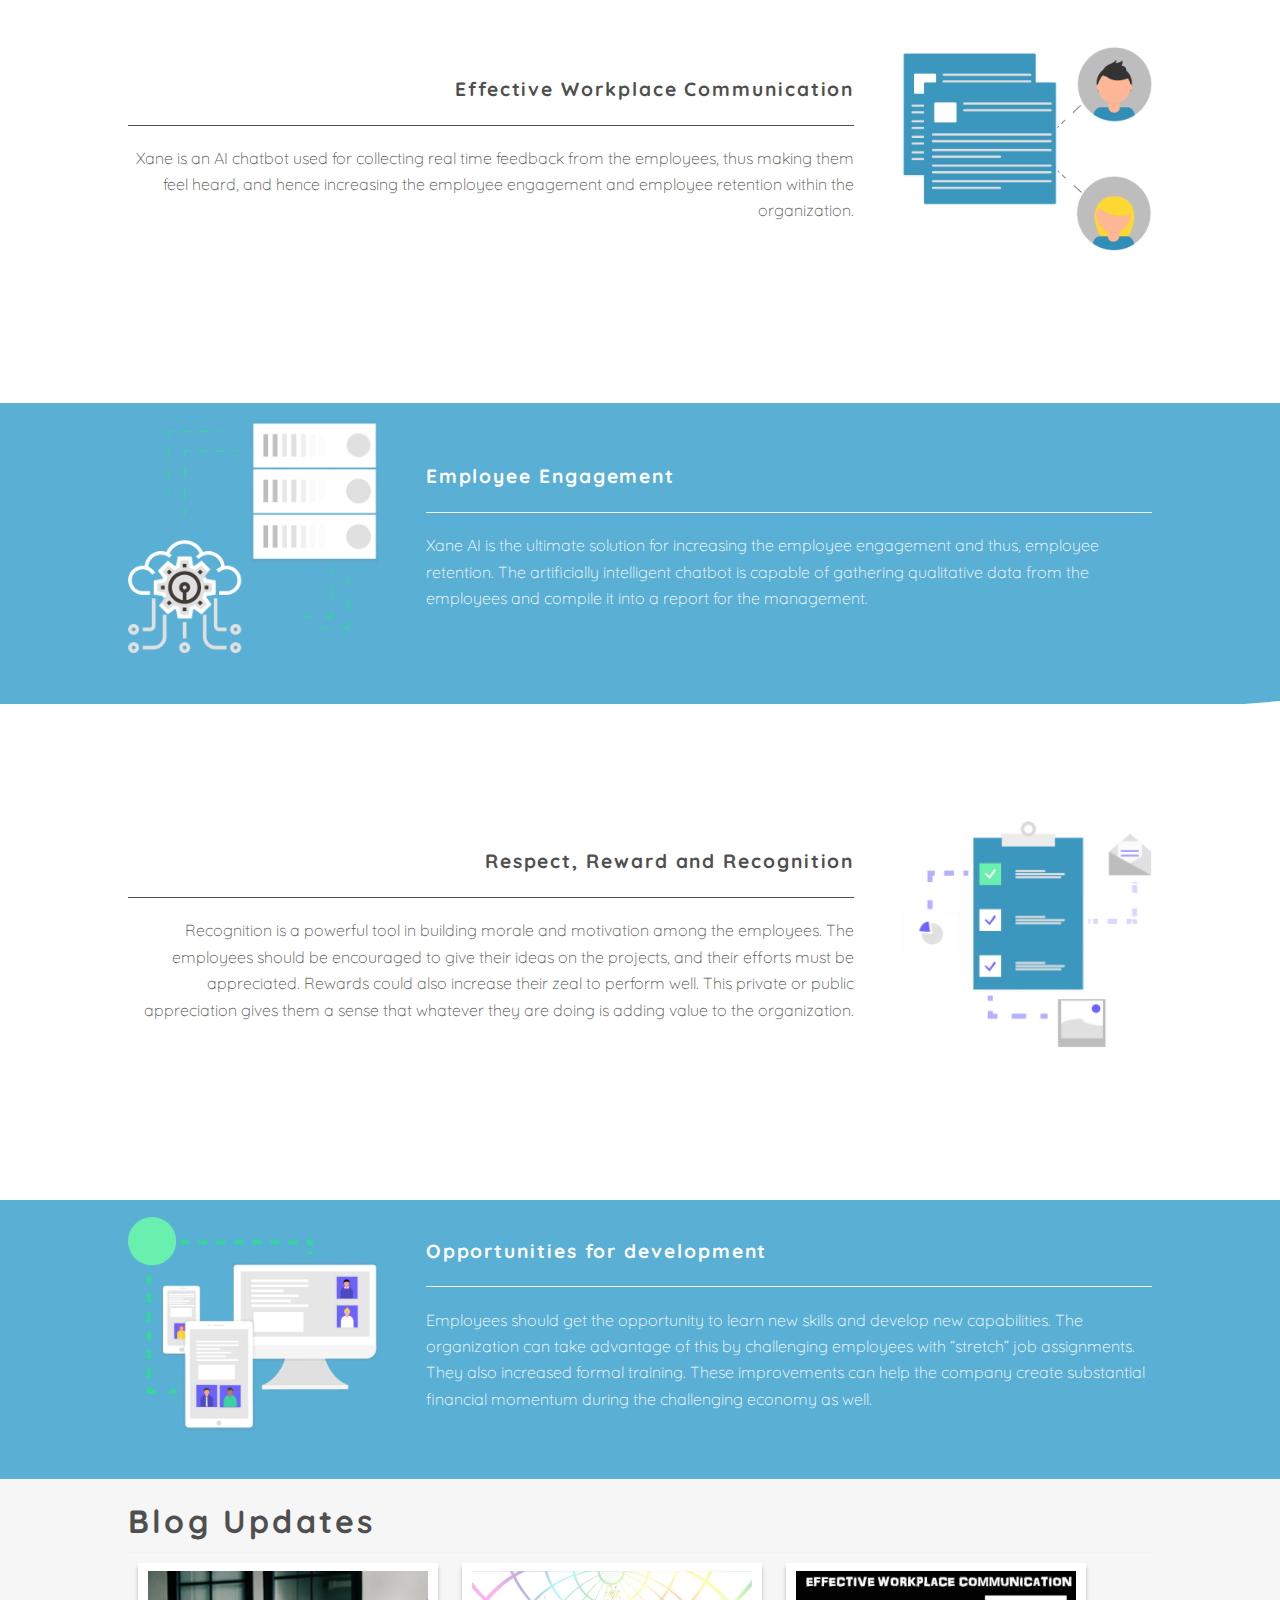
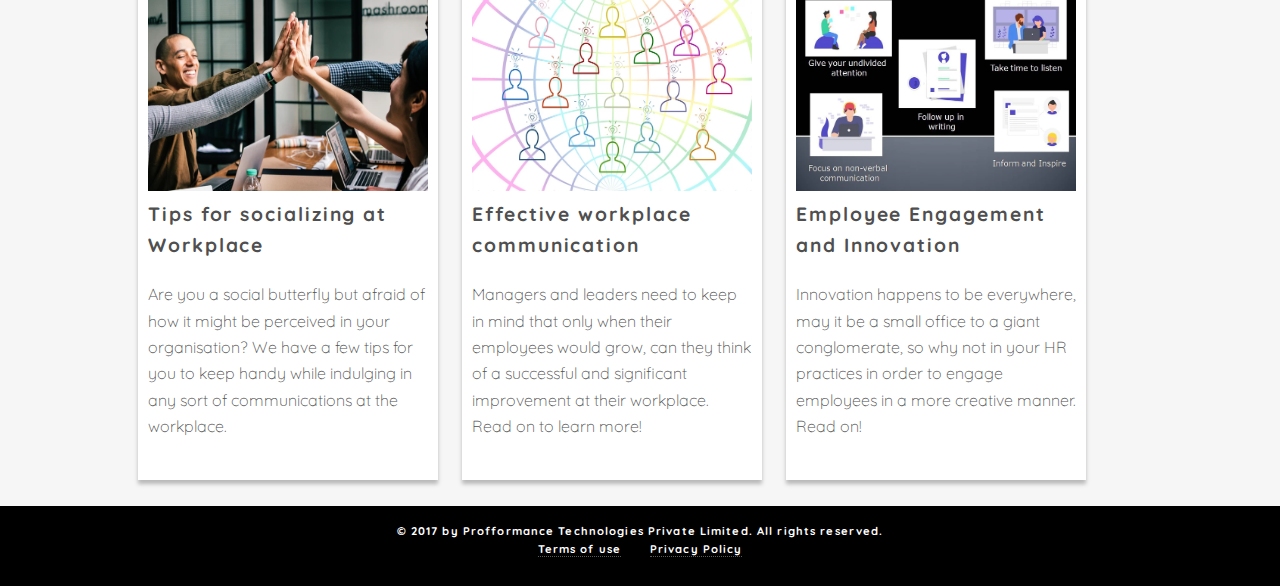
==== commit ee185537: "Major changes" ====
--- a/index.html
+++ b/index.html
@@ -1,200 +1,194 @@
 <!DOCTYPE HTML>
 <html>
-	
+
 <head>
-		<title>Xane.ai</title>
-	<meta name="theme-color" content="#3C97BF">
-		<meta charset="utf-8" />
-		<meta name="viewport" content="width=device-width, initial-scale=1" />
-		<link rel="stylesheet" href="assets/css/main.css" />
-		<link rel="shortcut icon" type="image/x-icon" href="images/favicon.ico">
-	</head>
-	<body>
+    <title>Xane.ai</title>
+    <meta name="theme-color" content="#3C97BF">
+    <meta charset="utf-8" />
+    <meta name="viewport" content="width=device-width, initial-scale=1" />
+    <link rel="stylesheet" href="assets/css/main.css" />
+    <link rel="shortcut icon" type="image/x-icon" href="images/favicon.ico">
+</head>
 
-		<!-- Page Wrapper -->
-			<div id="page-wrapper">
+<body>
+    <!-- Page Wrapper -->
+    <div id="page-wrapper">
+        <!-- Header -->
+        <header id="header" class="alt">
+            <h1><a href="index.html">Xane.ai</a></h1>
+            <nav id="nav">
+                <a class="disappear" href="#menu">Menu</a>
+                <ul class="links">
+                    <li><a href="index.html">Home</a></li>
+                    <li><a href="about.html">About</a></li>
+                    <li><a href="product.html">Product</a></li>
+                    <li><a href="https://blog.theillicitfox.in/">Blog</a></li>
+                    <li><a href="contact.html">Contact us</a></li>
+                </ul>
+            </nav>
+        </header>
+        <!-- Menu -->
+        <nav id="menu">
+            <div class="inner">
+                <h2>Menu</h2>
+                <ul class="links">
+                    <li><a href="index.html">Home</a></li>
+                    <li><a href="about.html">About</a></li>
+                    <li><a href="product.html">Product</a></li>
+                    <li><a href="https://blog.theillicitfox.in/">Blog</a></li>
+                    <li><a href="contact.html">Contact us</a></li>
+                </ul>
+                <a href="#" class="close">Close</a>
+            </div>
+        </nav>
+        <!-- Banner -->
+        <section id="banner">
+            <div class="inner">
+                <!--							<div class="logo"><span class="icon fa-diamond"></span></div>-->
+                <h2>XANE</h2>
+                <p>AI Chatbot for Employee Retention</p>
+            </div>
+        </section>
+        <!-- Wrapper -->
+        <section id="wrapper">
+            <!-- DivA -->
+            <section id="one" class="wrapper spotlight divA divB tp"><img width="100%;" src="images/pic064x.jpg" alt="" />
+            </section>
+            <!-- DivA -->
+            <section id="one" class="wrapper spotlight divA divB">
+                <div class="inner">
+                    <div class="content">
+                        <h1 class="textc" style="margin-top: 1.4em; font-weight: 500; font-size: 30px">Media Coverage</h1>
+                    </div>
+                </div>
+            </section>
+            <!-- DivA -->
+            <section id="one" class="wrapper spotlight divA">
+                <div class="inner">
+                    <a href="#" class="image imagenm nofloat"><img src="images/inc42.png" class="nofloat" alt="" /></a>
+                    <a href="#" class="image imagenm nofloat"><img src="images/logo.png" class="nofloat" alt="" /></a>
+                    <a href="#" class="image imagenm nofloat"><img src="images/rgl.png" class="nofloat" alt="" /></a>
+                    <a href="#" class="image imagenm nofloat"><img src="images/si.png" class="nofloat" alt="" /></a>
+                </div>
+            </section>
+            <!-- DivA -->
+            <section id="one" class="wrapper spotlight divA divB blue">
+                <div class="inner">
+                    <div class="content">
+                        <p class="textj" style="margin-bottom: 0px">The "whys" and the "hows"</p>
+                    </div>
+                </div>
+            </section>
+            <!-- DivA -->
+            <section id="one" class="wrapper spotlight divA divB">
+                <div class="inner">
+                    <div class="content">
+                        <p class="textc" style="font-size: 20px; text-align: justify">Xane AI: The chatbot has an ability to provide authentic feedback of the employees to the managers so as to create a amalgamate work environment. It is an effective medium through which more transparency can be build among the various stakeholders. The main role of Xane as a bot tries to build transparent relationships to foster business performance. It gives a solution to bridge the gap between employee grievances and management actions, which eventually increases employee engagement. Xane also helps in retention immensely. Employees are given a chance to take their own stand and discuss about their problems, with a belief that their issues would be catered.</p>
+                    </div>
+                </div>
+            </section>
+            <!-- One -->
+            <section id="two" class="wrapper alt spotlight style2 first">
+                <div class="inner">
+                    <a href="#" class="image"><img src="images/pic01.jpg" alt="" /></a>
+                    <div class="content">
+                        <h2 class="major">Focus on Local and Organizational Levels</h2>
+                        <p>Xane is an AI chatbot which helps to address the most pertinent issues inside a workplace and to make work irresistible. Investing extra time, effort and initiative in employee engagement at every level is necessary to contribute to business success with the help of Xane. </p>
+                    </div>
+                </div>
+            </section>
+            <!-- Two -->
+            <section id="one" class="wrapper spotlight style1">
+                <div class="inner">
+                    <a href="#" class="image"><img src="images/pic02.jpg" alt="" /></a>
+                    <div class="content">
+                        <h2 class="major">Effective Workplace Communication</h2>
+                        <p>Xane is an AI chatbot used for collecting real time feedback from the employees, thus making them feel heard, and hence increasing the employee engagement and employee retention within the organization.</p>
+                    </div>
+                </div>
+            </section>
+            <!-- Three -->
+            <section id="two" class="wrapper alt spotlight style2">
+                <div class="inner">
+                    <a href="#" class="image"><img src="images/pic03.jpg" alt="" /></a>
+                    <div class="content">
+                        <h2 class="major">Employee Engagement</h2>
+                        <p>Xane AI is the ultimate solution for increasing the employee engagement and thus, employee retention. The artificially intelligent chatbot is capable of gathering qualitative data from the employees and compile it into a report for the management.</p>
+                    </div>
+                </div>
+            </section>
+            <!-- Four -->
+            <section id="one" class="wrapper spotlight style1">
+                <div class="inner">
+                    <a href="#" class="image"><img src="images/pic04.jpg" alt="" /></a>
+                    <div class="content">
+                        <h2 class="major">Respect, Reward and Recognition</h2>
+                        <p>Recognition is a powerful tool in building morale and motivation among the employees. The employees should be encouraged to give their ideas on the projects, and their efforts must be appreciated. Rewards could also increase their zeal to perform well. This private or public appreciation gives them a sense that whatever they are doing is adding value to the organization.</p>
+                    </div>
+                </div>
+            </section>
+            <!-- Five -->
+            <section id="two" class="wrapper alt spotlight style2 last">
+                <div class="inner">
+                    <a href="#" class="image"><img src="images/pic05.jpg" alt="" /></a>
+                    <div class="content">
+                        <h2 class="major">Opportunities for development</h2>
+                        <p>Employees should get the opportunity to learn new skills and develop new capabilities. The organization can take advantage of this by challenging employees with “stretch” job assignments. They also increased formal training. These improvements can help the company create substantial financial momentum during the challenging economy as well.</p>
+                    </div>
+                </div>
+            </section>
+        </section>
+        <!-- DivA -->
+        <section id="one" class="wrapper spotlight divA divB" style="background-color: #f6f6f6;">
+            <div class="inner">
+                <div class="content">
+                    <a href="https://www.xane.ai/blog"><h2 class="major" style="font-size: 32px; padding-bottom: 5px; margin-bottom: 0px">Blog Updates</h2></a>
+                    <div class="postout">
+                        <div style="padding: 8px 10px; display: block;">
+                            <img src="images/blogone.webp" class="cl1">
+                            <br>
+                            <a href="https://www.xane.ai/blog/socializing-at-workplace"><h2>Tips for socializing at Workplace</h2></a>
+                            <p>Are you a social butterfly but afraid of how it might be perceived in your organisation? We have a few tips for you to keep handy while indulging in any sort of communications at the workplace.</p>
+                        </div>
+                    </div>
+                    <div class="postout">
+                        <div style="padding: 8px 10px;">
+                            <img src="images/blogtwo.webp" class="cl1">
+                            <br>
+                            <a href="https://www.xane.ai/blog/effective-workplace-communication-why-and-how"><h2>Effective workplace communication</h2></a>
+                            <p>Managers and leaders need to keep in mind that only when their employees would grow, can they think of a successful and significant improvement at their workplace. Read on to learn more!</p>
+                        </div>
+                    </div>
+                    <a href="">
+                        <div class="postout">
+                            <div style="padding: 8px 10px;">
+                                <img src="images/blogthree.webp" class="cl1">
+                                <br>
+                                <a href="https://www.xane.ai/blog/innovative-employee-engagement-practices"><h2>Employee Engagement and Innovation</h2></a>
+                                <p>Innovation happens to be everywhere, may it be a small office to a giant conglomerate, so why not in your HR practices in order to engage employees in a more creative manner. Read on!
+                                </p>
+                            </div>
+                        </div>
+        </section>
+        <section id="one" class="wrapper spotlight divA divB" style="background: black">
+            <div class="inner">
+                <div class="content">
+                    <h5 style="color: white; text-align: center;">© 2017 by Profformance Technologies Private Limited. All rights reserved.<br><a href="https://www.xane.ai/terms-of-use">Terms of use</a>&nbsp;&nbsp;&nbsp;&nbsp;&nbsp;&nbsp;&nbsp;<a href="https://www.xane.ai/privacy">Privacy Policy</a></h5>
+                </div>
+            </div>
+        </section>
+        </div>
+        </div>
+        </section>
+    </div>
+    <!-- Footer -->
+    <!-- Scripts -->
+    <script src="assets/js/skel.min.js"></script>
+    <script src="assets/js/jquery.min.js"></script>
+    <script src="assets/js/jquery.scrollex.min.js"></script>
+    <script src="assets/js/util.js"></script>
+    <!--[if lte IE 8]><script src="/items/demos_assets/respond.min.js"></script><![endif]-->
+    <script src="assets/js/main.js"></script>
+</body>
 
-				<!-- Header -->
-					<header id="header" class="alt">
-						<h1><a href="index.html">Xane.ai</a></h1>
-						<nav id="nav">
-                            <a class="disappear" href="#menu">Menu</a>
-							<ul class="links">
-                                <li><a href="index.html">Home</a></li>
-								<li><a href="about.html">About</a></li>
-								<li><a href="product.html">Product</a></li>
-								<li><a href="https://blog.theillicitfox.in/">Blog</a></li>
-								<li><a href="contact.html">Contact us</a></li>
-							</ul>
-						</nav>
-					</header>
-                
-				<!-- Menu -->
-					<nav id="menu">
-						<div class="inner">
-							<h2>Menu</h2>
-							<ul class="links">
-								<li><a href="index.html">Home</a></li>
-								<li><a href="about.html">About</a></li>
-								<li><a href="product.html">Product</a></li>
-								<li><a href="https://blog.theillicitfox.in/">Blog</a></li>
-								<li><a href="contact.html">Contact us</a></li>
-							</ul>
-							<a href="#" class="close">Close</a>
-						</div>
-					</nav>
-
-				<!-- Banner -->
-					<section id="banner">
-						<div class="inner">
-<!--							<div class="logo"><span class="icon fa-diamond"></span></div>-->
-							<h2>XANE</h2>
-							<p>AI Chatbot for Employee Retention</p>
-						</div>
-					</section>
-
-				<!-- Wrapper -->
-					<section id="wrapper">
-
-						<!-- DivA -->
-        
-							<section id="one" class="wrapper spotlight divA divB tp"><img width="100%;" src="images/pic064x.jpg" alt="" />
-							</section>
-
-						<!-- DivA -->
-							<section id="one" class="wrapper spotlight divA divB">
-								<div class="inner"> 
-									<div class="content">
-										<h1 class="textc">LOREM IPSUM</h1>
-									</div>
-                                    
-								</div>
-							</section>
-
-						<!-- DivA -->
-							<section id="one" class="wrapper spotlight divA">
-								<div class="inner">
-									<a href="#" class="image imagenm"><img src="images/pic02.jpg" alt="" /></a>
-                                    <a href="#" class="image imagenm"><img src="images/pic02.jpg" alt="" /></a>
-                                    <a href="#" class="image imagenm"><img src="images/pic02.jpg" alt="" /></a>
-                                    <a href="#" class="image imagenm"><img src="images/pic02.jpg" alt="" /></a>
-								</div>
-							</section>
-
-						<!-- DivA -->
-							<section id="one" class="wrapper spotlight divA divB blue">
-								<div class="inner">
-									<div class="content">
-										<p class="textj">Lorem ipsum dolor sit amet, etiam lorem adipiscing elit.</p>
-									</div>
-                                    
-								</div>
-							</section>
-
-						<!-- DivA -->
-							<section id="one" class="wrapper spotlight divA divB">
-								<div class="inner">
-									<div class="content">
-										<p class="textc" style="font-size: 20px; text-align: justify">Lorem ipsum dolor sit amet, etiam lorem adipiscing elit. Cras turpis ante, nullam sit amet turpis non, sollicitudin posuere urna. Mauris id tellus arcu. Nunc vehicula id nulla dignissim dapibus. Nullam ultrices, neque et faucibus viverra, ex nulla cursus.Lorem ipsum dolor sit amet, etiam lorem adipiscing elit. Cras turpis ante, nullam sit amet turpis non, sollicitudin posuere urna. Mauris id tellus arcu. Nunc vehicula id nulla dignissim dapibus. Nullam ultrices, neque et faucibus viverra, ex nulla cursus.Lorem ipsum dolor sit amet, etiam lorem adipiscing elit. Cras turpis ante, nullam sit amet turpis non, sollicitudin posuere urna. Mauris id tellus arcu. Nunc vehicula id nulla dignissim dapibus. Nullam ultrices, neque et faucibus viverra, ex nulla cursus.</p>
-									</div>
-                                    
-								</div>
-							</section>
-
-						<!-- One -->
-							<section id="two" class="wrapper alt spotlight style2 first">
-								<div class="inner">
-									<a href="#" class="image"><img src="images/pic01.jpg" alt="" /></a>
-									<div class="content">
-										<h2 class="major">Tempus adipiscing</h2>
-										<p>Lorem ipsum dolor sit amet, etiam lorem adipiscing elit. Cras turpis ante, nullam sit amet turpis non, sollicitudin posuere urna. Mauris id tellus arcu. Nunc vehicula id nulla dignissim dapibus. Nullam ultrices, neque et faucibus viverra, ex nulla cursus.</p>
-									</div>
-								</div>
-							</section>
-
-						<!-- Two -->
-							<section id="one" class="wrapper spotlight style1">
-								<div class="inner">
-									<a href="#" class="image"><img src="images/pic02.jpg" alt="" /></a>
-									<div class="content">
-										<h2 class="major">Magna arcu feugiat</h2>
-										<p>Lorem ipsum dolor sit amet, etiam lorem adipiscing elit. Cras turpis ante, nullam sit amet turpis non, sollicitudin posuere urna. Mauris id tellus arcu. Nunc vehicula id nulla dignissim dapibus. Nullam ultrices, neque et faucibus viverra, ex nulla cursus.</p>
-									</div>
-								</div>
-							</section>
-
-						<!-- Three -->
-							<section id="two" class="wrapper alt spotlight style2">
-								<div class="inner">
-									<a href="#" class="image"><img src="images/pic03.jpg" alt="" /></a>
-									<div class="content">
-										<h2 class="major">Tempus adipiscing</h2>
-										<p>Lorem ipsum dolor sit amet, etiam lorem adipiscing elit. Cras turpis ante, nullam sit amet turpis non, sollicitudin posuere urna. Mauris id tellus arcu. Nunc vehicula id nulla dignissim dapibus. Nullam ultrices, neque et faucibus viverra, ex nulla cursus.</p>
-									</div>
-								</div>
-							</section>
-
-						<!-- Four -->
-							<section id="one" class="wrapper spotlight style1">
-								<div class="inner">
-									<a href="#" class="image"><img src="images/pic04.jpg" alt="" /></a>
-									<div class="content">
-										<h2 class="major">Magna arcu feugiat</h2>
-										<p>Lorem ipsum dolor sit amet, etiam lorem adipiscing elit. Cras turpis ante, nullam sit amet turpis non, sollicitudin posuere urna. Mauris id tellus arcu. Nunc vehicula id nulla dignissim dapibus. Nullam ultrices, neque et faucibus viverra, ex nulla cursus.</p>
-									</div>
-								</div>
-							</section>
-                        
-						<!-- Five -->
-							<section id="two" class="wrapper alt spotlight style2 last">
-								<div class="inner">
-									<a href="#" class="image"><img src="images/pic05.jpg" alt="" /></a>
-									<div class="content">
-										<h2 class="major">Tempus adipiscing</h2>
-										<p>Lorem ipsum dolor sit amet, etiam lorem adipiscing elit. Cras turpis ante, nullam sit amet turpis non, sollicitudin posuere urna. Mauris id tellus arcu. Nunc vehicula id nulla dignissim dapibus. Nullam ultrices, neque et faucibus viverra, ex nulla cursus.</p>    
-									</div>
-								</div>
-							</section>
-
-					</section>
-                
-                
-						<!-- DivA -->
-							<section id="one" class="wrapper spotlight divA divB" style="background-color: #f6f6f6;">
-								<div class="inner">
-                                    <div class="content">
-										<h2 class="major">Blog Updates</h2>
-										<div class="postout"><div class="postmid"></div><div style="padding: 8px 10px;"><h2>Random post #1</h2><p>Lorem ipsum dolor sit amet, consectetur adipisicing elit, sed do eiusmod
-tempor incididunt ut labore et dolore magna aliqua. Ut enim ad minim veniam,
-quis nostrud exercitation ullamco laboris nisi ut aliquip ex ea commodo
-consequat.</p></div></div><div class="postout"><div class="postmid"></div><div style="padding: 8px 10px;"><h2>Random post #2</h2><p>Lorem ipsum dolor sit amet, consectetur adipisicing elit, sed do eiusmod
-tempor incididunt ut labore et dolore magna aliqua. Ut enim ad minim veniam,
-quis nostrud exercitation ullamco laboris nisi ut aliquip ex ea commodo
-consequat.</p></div></div>
-<div class="postout"><div class="postmid"></div><div style="padding: 8px 10px;"><h2>Random post #3</h2><p>Lorem ipsum dolor sit amet, consectetur adipisicing elit, sed do eiusmod
-tempor incididunt ut labore et dolore magna aliqua. Ut enim ad minim veniam,
-quis nostrud exercitation ullamco laboris nisi ut aliquip ex ea commodo
-consequat.</p></div></div>
-							<section id="one" class="wrapper spotlight divA divB" style="background: black">
-								<div class="inner">
-									<div class="content">
-										<h5 style="color: white; text-align: center;">© 2017 by Profformance Technologies Private Limited. All rights reserved.<br><a href="https://www.xane.ai/terms-of-use">Terms of use</a>&nbsp;&nbsp;&nbsp;&nbsp;&nbsp;&nbsp;&nbsp;<a href="https://www.xane.ai/privacy">Privacy Policy</a></h5>
-									</div>
-                                    
-								</div>
-							</section>
-
-							</section>
-                                    
-                                    <!-- Footer -->
-					
-		<!-- Scripts -->
-			<script src="assets/js/skel.min.js"></script>
-			<script src="assets/js/jquery.min.js"></script>
-			<script src="assets/js/jquery.scrollex.min.js"></script>
-			<script src="assets/js/util.js"></script>
-			<!--[if lte IE 8]><script src="/items/demos_assets/respond.min.js"></script><![endif]-->
-			<script src="assets/js/main.js"></script>
-
-	</body>
-</html>
+</html>--- a/assets/css/main.css
+++ b/assets/css/main.css
@@ -2,7 +2,9 @@
 @import url('https://fonts.googleapis.com/css?family=Quicksand:300,400,500,700&subset=latin-ext,vietnamese');
 @import url('https://fonts.googleapis.com/css?family=Open+Sans');
 
+
 /*Shifted from _body_*/
+
 
 /* body {
 		background-attachment: fixed;
@@ -10,3876 +12,4190 @@
 		background-repeat: no-repeat;
 	} */
 
-        @media screen and (min-width:501px){
-            body{background-image: url("xane_mdlg.gif");
-		background-size: cover;
-		background-attachment: fixed;
-		background-position: center;
-		background-repeat: no-repeat;
-            }}
-
-        .postout{margin: 10px; width: 302.5px;
-		height: 516.42px;
-		left: 50px;
-		top: 4758.56px;
-
-		background: #FFFFFF;
-		box-shadow: 0px 4px 4px rgba(0, 0, 0, 0.25); display: inline-block;}
-
-		.postmid{width: 300px; height: 210px; background-color: black;}
-
-            @media screen and (max-width: 500px){
-        .h2mod { font-size: 20px; }
-    	.padd {padding: 1em 1.5em 1em 1.5em}}
-
-        	@media screen and (min-width: 501px){
-        .h2mod { font-size: 40px; }}
-
-        @media screen and (max-width:500px){
-		
-            body{background-image: url("xane_mob.gif");
-		    background-size: 360px 740px;
-		background-attachment: none;
-		background-position: none;
-		background-repeat: no-repeat;
-            }}
+@media screen and (min-width:501px) {
+    body {
+        background-image: url("xane_mdlg.gif");
+        background-size: cover;
+        background-attachment: fixed;
+        background-position: center;
+        background-repeat: no-repeat;
+    }
+}
+
+.postout {
+    margin: 10px;
+    width: 300px;
+    height: auto;
+
+    background: #FFFFFF;
+    box-shadow: 0px 4px 4px rgba(0, 0, 0, 0.25);
+    display: inline-block;
+}
+
+.cl1{width: 280px; height: 220px}
+
+
+@media screen and (max-width: 500px) {
+    .h2mod {
+        font-size: 20px;
+    }
+    .padd {
+        padding: 1em 1.5em 1em 1.5em
+    }
+}
+
+@media screen and (min-width: 501px) {
+    .h2mod {
+        font-size: 40px;
+    }
+}
+
+@media screen and (max-width:500px) {
+
+    body {
+        background-image: url("xane_mob.gif");
+        background-size: 360px 740px;
+        background-attachment: none;
+        background-position: none;
+        background-repeat: no-repeat;
+    }
+}
+
 
 /* Reset */
 
-	html, body, div, span, applet, object, iframe, h1, h2, h3, h4, h5, h6, p, blockquote, pre, a, abbr, acronym, address, big, cite, code, del, dfn, em, img, ins, kbd, q, s, samp, small, strike, strong, sub, sup, tt, var, b, u, i, center, dl, dt, dd, ol, ul, li, fieldset, form, label, legend, table, caption, tbody, tfoot, thead, tr, th, td, article, aside, canvas, details, embed, figure, figcaption, footer, header, hgroup, menu, nav, output, ruby, section, summary, time, mark, audio, video {
-		margin: 0;
-		padding: 0;
-		border: 0;
-		font-size: 100%;
-		font: inherit;
-		vertical-align: baseline;
-	}
-
-	article, aside, details, figcaption, figure, footer, header, hgroup, menu, nav, section {
-		display: block;
-	}
-
-	body {
-		line-height: 1;
-	}
-
-	ol, ul {
-		list-style: none;
-	}
-
-	blockquote, q {
-		quotes: none;
-	}
-
-	blockquote:before, blockquote:after, q:before, q:after {
-		content: '';
-		content: none;
-	}
-
-	table {
-		border-collapse: collapse;
-		border-spacing: 0;
-	}
-
-	body {
-		-webkit-text-size-adjust: none;
-	}
+html,
+body,
+div,
+span,
+applet,
+object,
+iframe,
+h1,
+h2,
+h3,
+h4,
+h5,
+h6,
+p,
+blockquote,
+pre,
+a,
+abbr,
+acronym,
+address,
+big,
+cite,
+code,
+del,
+dfn,
+em,
+img,
+ins,
+kbd,
+q,
+s,
+samp,
+small,
+strike,
+strong,
+sub,
+sup,
+tt,
+var,
+b,
+u,
+i,
+center,
+dl,
+dt,
+dd,
+ol,
+ul,
+li,
+fieldset,
+form,
+label,
+legend,
+table,
+caption,
+tbody,
+tfoot,
+thead,
+tr,
+th,
+td,
+article,
+aside,
+canvas,
+details,
+embed,
+figure,
+figcaption,
+footer,
+header,
+hgroup,
+menu,
+nav,
+output,
+ruby,
+section,
+summary,
+time,
+mark,
+audio,
+video {
+    margin: 0;
+    padding: 0;
+    border: 0;
+    font-size: 100%;
+    font: inherit;
+    vertical-align: baseline;
+}
+
+article,
+aside,
+details,
+figcaption,
+figure,
+footer,
+header,
+hgroup,
+menu,
+nav,
+section {
+    display: block;
+}
+
+body {
+    line-height: 1;
+}
+
+ol,
+ul {
+    list-style: none;
+}
+
+blockquote,
+q {
+    quotes: none;
+}
+
+blockquote:before,
+blockquote:after,
+q:before,
+q:after {
+    content: '';
+    content: none;
+}
+
+table {
+    border-collapse: collapse;
+    border-spacing: 0;
+}
+
+body {
+    -webkit-text-size-adjust: none;
+}
+
 
 /* Box Model */
 
-	*, *:before, *:after {
-		-moz-box-sizing: border-box;
-		-webkit-box-sizing: border-box;
-		box-sizing: border-box;
-	}
+*,
+*:before,
+*:after {
+    -moz-box-sizing: border-box;
+    -webkit-box-sizing: border-box;
+    box-sizing: border-box;
+}
+
 
 /* Grid */
 
-	.row {
-		border-bottom: solid 1px transparent;
-		-moz-box-sizing: border-box;
-		-webkit-box-sizing: border-box;
-		box-sizing: border-box;
-	}
-
-	.row > * {
-		float: left;
-		-moz-box-sizing: border-box;
-		-webkit-box-sizing: border-box;
-		box-sizing: border-box;
-	}
-
-	.row:after, .row:before {
-		content: '';
-		display: block;
-		clear: both;
-		height: 0;
-	}
-
-	.row.uniform > * > :first-child {
-		margin-top: 0;
-	}
-
-	.row.uniform > * > :last-child {
-		margin-bottom: 0;
-	}
-
-	.row.\30 \25 > * {
-		padding: 0 0 0 0em;
-	}
-
-	.row.\30 \25 {
-		margin: 0 0 -1px 0em;
-	}
-
-	.row.uniform.\30 \25 > * {
-		padding: 0em 0 0 0em;
-	}
-
-	.row.uniform.\30 \25 {
-		margin: 0em 0 -1px 0em;
-	}
-
-	.row > * {
-		padding: 0 0 0 1.75em;
-	}
-
-	.row {
-		margin: 0 0 -1px -1.75em;
-	}
-
-	.row.uniform > * {
-		padding: 1.75em 0 0 1.75em;
-	}
-
-	.row.uniform {
-		margin: -1.75em 0 -1px -1.75em;
-	}
-
-	.row.\32 00\25 > * {
-		padding: 0 0 0 3.5em;
-	}
-
-	.row.\32 00\25 {
-		margin: 0 0 -1px -3.5em;
-	}
-
-	.row.uniform.\32 00\25 > * {
-		padding: 3.5em 0 0 3.5em;
-	}
-
-	.row.uniform.\32 00\25 {
-		margin: -3.5em 0 -1px -3.5em;
-	}
-
-	.row.\31 50\25 > * {
-		padding: 0 0 0 2.625em;
-	}
-
-	.row.\31 50\25 {
-		margin: 0 0 -1px -2.625em;
-	}
-
-	.row.uniform.\31 50\25 > * {
-		padding: 2.625em 0 0 2.625em;
-	}
-
-	.row.uniform.\31 50\25 {
-		margin: -2.625em 0 -1px -2.625em;
-	}
-
-	.row.\35 0\25 > * {
-		padding: 0 0 0 0.875em;
-	}
-
-	.row.\35 0\25 {
-		margin: 0 0 -1px -0.875em;
-	}
-
-	.row.uniform.\35 0\25 > * {
-		padding: 0.875em 0 0 0.875em;
-	}
-
-	.row.uniform.\35 0\25 {
-		margin: -0.875em 0 -1px -0.875em;
-	}
-
-	.row.\32 5\25 > * {
-		padding: 0 0 0 0.4375em;
-	}
-
-	.row.\32 5\25 {
-		margin: 0 0 -1px -0.4375em;
-	}
-
-	.row.uniform.\32 5\25 > * {
-		padding: 0.4375em 0 0 0.4375em;
-	}
-
-	.row.uniform.\32 5\25 {
-		margin: -0.4375em 0 -1px -0.4375em;
-	}
-
-	.\31 2u, .\31 2u\24 {
-		width: 100%;
-		clear: none;
-		margin-left: 0;
-	}
-
-	.\31 1u, .\31 1u\24 {
-		width: 91.6666666667%;
-		clear: none;
-		margin-left: 0;
-	}
-
-	.\31 0u, .\31 0u\24 {
-		width: 83.3333333333%;
-		clear: none;
-		margin-left: 0;
-	}
-
-	.\39 u, .\39 u\24 {
-		width: 75%;
-		clear: none;
-		margin-left: 0;
-	}
-
-	.\38 u, .\38 u\24 {
-		width: 66.6666666667%;
-		clear: none;
-		margin-left: 0;
-	}
-
-	.\37 u, .\37 u\24 {
-		width: 58.3333333333%;
-		clear: none;
-		margin-left: 0;
-	}
-
-	.\36 u, .\36 u\24 {
-		width: 50%;
-		clear: none;
-		margin-left: 0;
-	}
-
-	.\35 u, .\35 u\24 {
-		width: 41.6666666667%;
-		clear: none;
-		margin-left: 0;
-	}
-
-	.\34 u, .\34 u\24 {
-		width: 33.3333333333%;
-		clear: none;
-		margin-left: 0;
-	}
-
-	.\33 u, .\33 u\24 {
-		width: 25%;
-		clear: none;
-		margin-left: 0;
-	}
-
-	.\32 u, .\32 u\24 {
-		width: 16.6666666667%;
-		clear: none;
-		margin-left: 0;
-	}
-
-	.\31 u, .\31 u\24 {
-		width: 8.3333333333%;
-		clear: none;
-		margin-left: 0;
-	}
-
-	.\31 2u\24 + *,
-	.\31 1u\24 + *,
-	.\31 0u\24 + *,
-	.\39 u\24 + *,
-	.\38 u\24 + *,
-	.\37 u\24 + *,
-	.\36 u\24 + *,
-	.\35 u\24 + *,
-	.\34 u\24 + *,
-	.\33 u\24 + *,
-	.\32 u\24 + *,
-	.\31 u\24 + * {
-		clear: left;
-	}
-
-	.\-11u {
-		margin-left: 91.66667%;
-	}
-
-	.\-10u {
-		margin-left: 83.33333%;
-	}
-
-	.\-9u {
-		margin-left: 75%;
-	}
-
-	.\-8u {
-		margin-left: 66.66667%;
-	}
-
-	.\-7u {
-		margin-left: 58.33333%;
-	}
-
-	.\-6u {
-		margin-left: 50%;
-	}
-
-	.\-5u {
-		margin-left: 41.66667%;
-	}
-
-	.\-4u {
-		margin-left: 33.33333%;
-	}
-
-	.\-3u {
-		margin-left: 25%;
-	}
-
-	.\-2u {
-		margin-left: 16.66667%;
-	}
-
-	.\-1u {
-		margin-left: 8.33333%;
-	}
-
-	@media screen and (max-width: 1680px) {
-        .wrapper.spotlight.tp{
-            top: 8em;
+.row {
+    border-bottom: solid 1px transparent;
+    -moz-box-sizing: border-box;
+    -webkit-box-sizing: border-box;
+    box-sizing: border-box;
+}
+
+.row>* {
+    float: left;
+    -moz-box-sizing: border-box;
+    -webkit-box-sizing: border-box;
+    box-sizing: border-box;
+}
+
+.row:after,
+.row:before {
+    content: '';
+    display: block;
+    clear: both;
+    height: 0;
+}
+
+.row.uniform>*> :first-child {
+    margin-top: 0;
+}
+
+.row.uniform>*> :last-child {
+    margin-bottom: 0;
+}
+
+.row.\30 \25>* {
+    padding: 0 0 0 0em;
+}
+
+.row.\30 \25 {
+    margin: 0 0 -1px 0em;
+}
+
+.row.uniform.\30 \25>* {
+    padding: 0em 0 0 0em;
+}
+
+.row.uniform.\30 \25 {
+    margin: 0em 0 -1px 0em;
+}
+
+.row>* {
+    padding: 0 0 0 1.75em;
+}
+
+.row {
+    margin: 0 0 -1px -1.75em;
+}
+
+.row.uniform>* {
+    padding: 1.75em 0 0 1.75em;
+}
+
+.row.uniform {
+    margin: -1.75em 0 -1px -1.75em;
+}
+
+.row.\32 00\25>* {
+    padding: 0 0 0 3.5em;
+}
+
+.row.\32 00\25 {
+    margin: 0 0 -1px -3.5em;
+}
+
+.row.uniform.\32 00\25>* {
+    padding: 3.5em 0 0 3.5em;
+}
+
+.row.uniform.\32 00\25 {
+    margin: -3.5em 0 -1px -3.5em;
+}
+
+.row.\31 50\25>* {
+    padding: 0 0 0 2.625em;
+}
+
+.row.\31 50\25 {
+    margin: 0 0 -1px -2.625em;
+}
+
+.row.uniform.\31 50\25>* {
+    padding: 2.625em 0 0 2.625em;
+}
+
+.row.uniform.\31 50\25 {
+    margin: -2.625em 0 -1px -2.625em;
+}
+
+.row.\35 0\25>* {
+    padding: 0 0 0 0.875em;
+}
+
+.row.\35 0\25 {
+    margin: 0 0 -1px -0.875em;
+}
+
+.row.uniform.\35 0\25>* {
+    padding: 0.875em 0 0 0.875em;
+}
+
+.row.uniform.\35 0\25 {
+    margin: -0.875em 0 -1px -0.875em;
+}
+
+.row.\32 5\25>* {
+    padding: 0 0 0 0.4375em;
+}
+
+.row.\32 5\25 {
+    margin: 0 0 -1px -0.4375em;
+}
+
+.row.uniform.\32 5\25>* {
+    padding: 0.4375em 0 0 0.4375em;
+}
+
+.row.uniform.\32 5\25 {
+    margin: -0.4375em 0 -1px -0.4375em;
+}
+
+.\31 2u,
+.\31 2u\24 {
+    width: 100%;
+    clear: none;
+    margin-left: 0;
+}
+
+.\31 1u,
+.\31 1u\24 {
+    width: 91.6666666667%;
+    clear: none;
+    margin-left: 0;
+}
+
+.\31 0u,
+.\31 0u\24 {
+    width: 83.3333333333%;
+    clear: none;
+    margin-left: 0;
+}
+
+.\39 u,
+.\39 u\24 {
+    width: 75%;
+    clear: none;
+    margin-left: 0;
+}
+
+.\38 u,
+.\38 u\24 {
+    width: 66.6666666667%;
+    clear: none;
+    margin-left: 0;
+}
+
+.\37 u,
+.\37 u\24 {
+    width: 58.3333333333%;
+    clear: none;
+    margin-left: 0;
+}
+
+.\36 u,
+.\36 u\24 {
+    width: 50%;
+    clear: none;
+    margin-left: 0;
+}
+
+.\35 u,
+.\35 u\24 {
+    width: 41.6666666667%;
+    clear: none;
+    margin-left: 0;
+}
+
+.\34 u,
+.\34 u\24 {
+    width: 33.3333333333%;
+    clear: none;
+    margin-left: 0;
+}
+
+.\33 u,
+.\33 u\24 {
+    width: 25%;
+    clear: none;
+    margin-left: 0;
+}
+
+.\32 u,
+.\32 u\24 {
+    width: 16.6666666667%;
+    clear: none;
+    margin-left: 0;
+}
+
+.\31 u,
+.\31 u\24 {
+    width: 8.3333333333%;
+    clear: none;
+    margin-left: 0;
+}
+
+.\31 2u\24+*,
+.\31 1u\24+*,
+.\31 0u\24+*,
+.\39 u\24+*,
+.\38 u\24+*,
+.\37 u\24+*,
+.\36 u\24+*,
+.\35 u\24+*,
+.\34 u\24+*,
+.\33 u\24+*,
+.\32 u\24+*,
+.\31 u\24+* {
+    clear: left;
+}
+
+.\-11u {
+    margin-left: 91.66667%;
+}
+
+.\-10u {
+    margin-left: 83.33333%;
+}
+
+.\-9u {
+    margin-left: 75%;
+}
+
+.\-8u {
+    margin-left: 66.66667%;
+}
+
+.\-7u {
+    margin-left: 58.33333%;
+}
+
+.\-6u {
+    margin-left: 50%;
+}
+
+.\-5u {
+    margin-left: 41.66667%;
+}
+
+.\-4u {
+    margin-left: 33.33333%;
+}
+
+.\-3u {
+    margin-left: 25%;
+}
+
+.\-2u {
+    margin-left: 16.66667%;
+}
+
+.\-1u {
+    margin-left: 8.33333%;
+}
+
+@media screen and (max-width: 1680px) {
+    .wrapper.spotlight.tp {
+        top: 8em;
+    }
+
+    .row>* {
+        padding: 0 0 0 1.75em;
+    }
+
+    .row {
+        margin: 0 0 -1px -1.75em;
+    }
+
+    .row.uniform>* {
+        padding: 1.75em 0 0 1.75em;
+    }
+
+    .row.uniform {
+        margin: -1.75em 0 -1px -1.75em;
+    }
+
+    .row.\32 00\25>* {
+        padding: 0 0 0 3.5em;
+    }
+
+    .row.\32 00\25 {
+        margin: 0 0 -1px -3.5em;
+    }
+
+    .row.uniform.\32 00\25>* {
+        padding: 3.5em 0 0 3.5em;
+    }
+
+    .row.uniform.\32 00\25 {
+        margin: -3.5em 0 -1px -3.5em;
+    }
+
+    .row.\31 50\25>* {
+        padding: 0 0 0 2.625em;
+    }
+
+    .row.\31 50\25 {
+        margin: 0 0 -1px -2.625em;
+    }
+
+    .row.uniform.\31 50\25>* {
+        padding: 2.625em 0 0 2.625em;
+    }
+
+    .row.uniform.\31 50\25 {
+        margin: -2.625em 0 -1px -2.625em;
+    }
+
+    .row.\35 0\25>* {
+        padding: 0 0 0 0.875em;
+    }
+
+    .row.\35 0\25 {
+        margin: 0 0 -1px -0.875em;
+    }
+
+    .row.uniform.\35 0\25>* {
+        padding: 0.875em 0 0 0.875em;
+    }
+
+    .row.uniform.\35 0\25 {
+        margin: -0.875em 0 -1px -0.875em;
+    }
+
+    .row.\32 5\25>* {
+        padding: 0 0 0 0.4375em;
+    }
+
+    .row.\32 5\25 {
+        margin: 0 0 -1px -0.4375em;
+    }
+
+    .row.uniform.\32 5\25>* {
+        padding: 0.4375em 0 0 0.4375em;
+    }
+
+    .row.uniform.\32 5\25 {
+        margin: -0.4375em 0 -1px -0.4375em;
+    }
+
+    .\31 2u\28xlarge\29,
+    .\31 2u\24\28xlarge\29 {
+        width: 100%;
+        clear: none;
+        margin-left: 0;
+    }
+
+    .\31 1u\28xlarge\29,
+    .\31 1u\24\28xlarge\29 {
+        width: 91.6666666667%;
+        clear: none;
+        margin-left: 0;
+    }
+
+    .\31 0u\28xlarge\29,
+    .\31 0u\24\28xlarge\29 {
+        width: 83.3333333333%;
+        clear: none;
+        margin-left: 0;
+    }
+
+    .\39 u\28xlarge\29,
+    .\39 u\24\28xlarge\29 {
+        width: 75%;
+        clear: none;
+        margin-left: 0;
+    }
+
+    .\38 u\28xlarge\29,
+    .\38 u\24\28xlarge\29 {
+        width: 66.6666666667%;
+        clear: none;
+        margin-left: 0;
+    }
+
+    .\37 u\28xlarge\29,
+    .\37 u\24\28xlarge\29 {
+        width: 58.3333333333%;
+        clear: none;
+        margin-left: 0;
+    }
+
+    .\36 u\28xlarge\29,
+    .\36 u\24\28xlarge\29 {
+        width: 50%;
+        clear: none;
+        margin-left: 0;
+    }
+
+    .\35 u\28xlarge\29,
+    .\35 u\24\28xlarge\29 {
+        width: 41.6666666667%;
+        clear: none;
+        margin-left: 0;
+    }
+
+    .\34 u\28xlarge\29,
+    .\34 u\24\28xlarge\29 {
+        width: 33.3333333333%;
+        clear: none;
+        margin-left: 0;
+    }
+
+    .\33 u\28xlarge\29,
+    .\33 u\24\28xlarge\29 {
+        width: 25%;
+        clear: none;
+        margin-left: 0;
+    }
+
+    .\32 u\28xlarge\29,
+    .\32 u\24\28xlarge\29 {
+        width: 16.6666666667%;
+        clear: none;
+        margin-left: 0;
+    }
+
+    .\31 u\28xlarge\29,
+    .\31 u\24\28xlarge\29 {
+        width: 8.3333333333%;
+        clear: none;
+        margin-left: 0;
+    }
+
+    .\31 2u\24\28xlarge\29+*,
+    .\31 1u\24\28xlarge\29+*,
+    .\31 0u\24\28xlarge\29+*,
+    .\39 u\24\28xlarge\29+*,
+    .\38 u\24\28xlarge\29+*,
+    .\37 u\24\28xlarge\29+*,
+    .\36 u\24\28xlarge\29+*,
+    .\35 u\24\28xlarge\29+*,
+    .\34 u\24\28xlarge\29+*,
+    .\33 u\24\28xlarge\29+*,
+    .\32 u\24\28xlarge\29+*,
+    .\31 u\24\28xlarge\29+* {
+        clear: left;
+    }
+
+    .\-11u\28xlarge\29 {
+        margin-left: 91.66667%;
+    }
+
+    .\-10u\28xlarge\29 {
+        margin-left: 83.33333%;
+    }
+
+    .\-9u\28xlarge\29 {
+        margin-left: 75%;
+    }
+
+    .\-8u\28xlarge\29 {
+        margin-left: 66.66667%;
+    }
+
+    .\-7u\28xlarge\29 {
+        margin-left: 58.33333%;
+    }
+
+    .\-6u\28xlarge\29 {
+        margin-left: 50%;
+    }
+
+    .\-5u\28xlarge\29 {
+        margin-left: 41.66667%;
+    }
+
+    .\-4u\28xlarge\29 {
+        margin-left: 33.33333%;
+    }
+
+    .\-3u\28xlarge\29 {
+        margin-left: 25%;
+    }
+
+    .\-2u\28xlarge\29 {
+        margin-left: 16.66667%;
+    }
+
+    .\-1u\28xlarge\29 {
+        margin-left: 8.33333%;
+    }
+}
+
+@media screen and (max-width: 1280px) {
+
+    .wrapper.spotlight.tp {
+        top: 6em;
+    }
+
+    .row>* {
+        padding: 0 0 0 1.75em;
+    }
+
+    .row {
+        margin: 0 0 -1px -1.75em;
+    }
+
+    .row.uniform>* {
+        padding: 1.75em 0 0 1.75em;
+    }
+
+    .row.uniform {
+        margin: -1.75em 0 -1px -1.75em;
+    }
+
+    .row.\32 00\25>* {
+        padding: 0 0 0 3.5em;
+    }
+
+    .row.\32 00\25 {
+        margin: 0 0 -1px -3.5em;
+    }
+
+    .row.uniform.\32 00\25>* {
+        padding: 3.5em 0 0 3.5em;
+    }
+
+    .row.uniform.\32 00\25 {
+        margin: -3.5em 0 -1px -3.5em;
+    }
+
+    .row.\31 50\25>* {
+        padding: 0 0 0 2.625em;
+    }
+
+    .row.\31 50\25 {
+        margin: 0 0 -1px -2.625em;
+    }
+
+    .row.uniform.\31 50\25>* {
+        padding: 2.625em 0 0 2.625em;
+    }
+
+    .row.uniform.\31 50\25 {
+        margin: -2.625em 0 -1px -2.625em;
+    }
+
+    .row.\35 0\25>* {
+        padding: 0 0 0 0.875em;
+    }
+
+    .row.\35 0\25 {
+        margin: 0 0 -1px -0.875em;
+    }
+
+    .row.uniform.\35 0\25>* {
+        padding: 0.875em 0 0 0.875em;
+    }
+
+    .row.uniform.\35 0\25 {
+        margin: -0.875em 0 -1px -0.875em;
+    }
+
+    .row.\32 5\25>* {
+        padding: 0 0 0 0.4375em;
+    }
+
+    .row.\32 5\25 {
+        margin: 0 0 -1px -0.4375em;
+    }
+
+    .row.uniform.\32 5\25>* {
+        padding: 0.4375em 0 0 0.4375em;
+    }
+
+    .row.uniform.\32 5\25 {
+        margin: -0.4375em 0 -1px -0.4375em;
+    }
+
+    .\31 2u\28large\29,
+    .\31 2u\24\28large\29 {
+        width: 100%;
+        clear: none;
+        margin-left: 0;
+    }
+
+    .\31 1u\28large\29,
+    .\31 1u\24\28large\29 {
+        width: 91.6666666667%;
+        clear: none;
+        margin-left: 0;
+    }
+
+    .\31 0u\28large\29,
+    .\31 0u\24\28large\29 {
+        width: 83.3333333333%;
+        clear: none;
+        margin-left: 0;
+    }
+
+    .\39 u\28large\29,
+    .\39 u\24\28large\29 {
+        width: 75%;
+        clear: none;
+        margin-left: 0;
+    }
+
+    .\38 u\28large\29,
+    .\38 u\24\28large\29 {
+        width: 66.6666666667%;
+        clear: none;
+        margin-left: 0;
+    }
+
+    .\37 u\28large\29,
+    .\37 u\24\28large\29 {
+        width: 58.3333333333%;
+        clear: none;
+        margin-left: 0;
+    }
+
+    .\36 u\28large\29,
+    .\36 u\24\28large\29 {
+        width: 50%;
+        clear: none;
+        margin-left: 0;
+    }
+
+    .\35 u\28large\29,
+    .\35 u\24\28large\29 {
+        width: 41.6666666667%;
+        clear: none;
+        margin-left: 0;
+    }
+
+    .\34 u\28large\29,
+    .\34 u\24\28large\29 {
+        width: 33.3333333333%;
+        clear: none;
+        margin-left: 0;
+    }
+
+    .\33 u\28large\29,
+    .\33 u\24\28large\29 {
+        width: 25%;
+        clear: none;
+        margin-left: 0;
+    }
+
+    .\32 u\28large\29,
+    .\32 u\24\28large\29 {
+        width: 16.6666666667%;
+        clear: none;
+        margin-left: 0;
+    }
+
+    .\31 u\28large\29,
+    .\31 u\24\28large\29 {
+        width: 8.3333333333%;
+        clear: none;
+        margin-left: 0;
+    }
+
+    .\31 2u\24\28large\29+*,
+    .\31 1u\24\28large\29+*,
+    .\31 0u\24\28large\29+*,
+    .\39 u\24\28large\29+*,
+    .\38 u\24\28large\29+*,
+    .\37 u\24\28large\29+*,
+    .\36 u\24\28large\29+*,
+    .\35 u\24\28large\29+*,
+    .\34 u\24\28large\29+*,
+    .\33 u\24\28large\29+*,
+    .\32 u\24\28large\29+*,
+    .\31 u\24\28large\29+* {
+        clear: left;
+    }
+
+    .\-11u\28large\29 {
+        margin-left: 91.66667%;
+    }
+
+    .\-10u\28large\29 {
+        margin-left: 83.33333%;
+    }
+
+    .\-9u\28large\29 {
+        margin-left: 75%;
+    }
+
+    .\-8u\28large\29 {
+        margin-left: 66.66667%;
+    }
+
+    .\-7u\28large\29 {
+        margin-left: 58.33333%;
+    }
+
+    .\-6u\28large\29 {
+        margin-left: 50%;
+    }
+
+    .\-5u\28large\29 {
+        margin-left: 41.66667%;
+    }
+
+    .\-4u\28large\29 {
+        margin-left: 33.33333%;
+    }
+
+    .\-3u\28large\29 {
+        margin-left: 25%;
+    }
+
+    .\-2u\28large\29 {
+        margin-left: 16.66667%;
+    }
+
+    .\-1u\28large\29 {
+        margin-left: 8.33333%;
+    }
+}
+
+@media screen and (max-width: 980px) {
+    .wrapper.spotlight.tp {
+        top: 5em;
+    }
+
+    .row>* {
+        padding: 0 0 0 1.75em;
+    }
+
+    .row {
+        margin: 0 0 -1px -1.75em;
+    }
+
+    .row.uniform>* {
+        padding: 1.75em 0 0 1.75em;
+    }
+
+    .row.uniform {
+        margin: -1.75em 0 -1px -1.75em;
+    }
+
+    .row.\32 00\25>* {
+        padding: 0 0 0 3.5em;
+    }
+
+    .row.\32 00\25 {
+        margin: 0 0 -1px -3.5em;
+    }
+
+    .row.uniform.\32 00\25>* {
+        padding: 3.5em 0 0 3.5em;
+    }
+
+    .row.uniform.\32 00\25 {
+        margin: -3.5em 0 -1px -3.5em;
+    }
+
+    .row.\31 50\25>* {
+        padding: 0 0 0 2.625em;
+    }
+
+    .row.\31 50\25 {
+        margin: 0 0 -1px -2.625em;
+    }
+
+    .row.uniform.\31 50\25>* {
+        padding: 2.625em 0 0 2.625em;
+    }
+
+    .row.uniform.\31 50\25 {
+        margin: -2.625em 0 -1px -2.625em;
+    }
+
+    .row.\35 0\25>* {
+        padding: 0 0 0 0.875em;
+    }
+
+    .row.\35 0\25 {
+        margin: 0 0 -1px -0.875em;
+    }
+
+    .row.uniform.\35 0\25>* {
+        padding: 0.875em 0 0 0.875em;
+    }
+
+    .row.uniform.\35 0\25 {
+        margin: -0.875em 0 -1px -0.875em;
+    }
+
+    .row.\32 5\25>* {
+        padding: 0 0 0 0.4375em;
+    }
+
+    .row.\32 5\25 {
+        margin: 0 0 -1px -0.4375em;
+    }
+
+    .row.uniform.\32 5\25>* {
+        padding: 0.4375em 0 0 0.4375em;
+    }
+
+    .row.uniform.\32 5\25 {
+        margin: -0.4375em 0 -1px -0.4375em;
+    }
+
+    .\31 2u\28medium\29,
+    .\31 2u\24\28medium\29 {
+        width: 100%;
+        clear: none;
+        margin-left: 0;
+    }
+
+    .\31 1u\28medium\29,
+    .\31 1u\24\28medium\29 {
+        width: 91.6666666667%;
+        clear: none;
+        margin-left: 0;
+    }
+
+    .\31 0u\28medium\29,
+    .\31 0u\24\28medium\29 {
+        width: 83.3333333333%;
+        clear: none;
+        margin-left: 0;
+    }
+
+    .\39 u\28medium\29,
+    .\39 u\24\28medium\29 {
+        width: 75%;
+        clear: none;
+        margin-left: 0;
+    }
+
+    .\38 u\28medium\29,
+    .\38 u\24\28medium\29 {
+        width: 66.6666666667%;
+        clear: none;
+        margin-left: 0;
+    }
+
+    .\37 u\28medium\29,
+    .\37 u\24\28medium\29 {
+        width: 58.3333333333%;
+        clear: none;
+        margin-left: 0;
+    }
+
+    .\36 u\28medium\29,
+    .\36 u\24\28medium\29 {
+        width: 50%;
+        clear: none;
+        margin-left: 0;
+    }
+
+    .\35 u\28medium\29,
+    .\35 u\24\28medium\29 {
+        width: 41.6666666667%;
+        clear: none;
+        margin-left: 0;
+    }
+
+    .\34 u\28medium\29,
+    .\34 u\24\28medium\29 {
+        width: 33.3333333333%;
+        clear: none;
+        margin-left: 0;
+    }
+
+    .\33 u\28medium\29,
+    .\33 u\24\28medium\29 {
+        width: 25%;
+        clear: none;
+        margin-left: 0;
+    }
+
+    .\32 u\28medium\29,
+    .\32 u\24\28medium\29 {
+        width: 16.6666666667%;
+        clear: none;
+        margin-left: 0;
+    }
+
+    .\31 u\28medium\29,
+    .\31 u\24\28medium\29 {
+        width: 8.3333333333%;
+        clear: none;
+        margin-left: 0;
+    }
+
+    .\31 2u\24\28medium\29+*,
+    .\31 1u\24\28medium\29+*,
+    .\31 0u\24\28medium\29+*,
+    .\39 u\24\28medium\29+*,
+    .\38 u\24\28medium\29+*,
+    .\37 u\24\28medium\29+*,
+    .\36 u\24\28medium\29+*,
+    .\35 u\24\28medium\29+*,
+    .\34 u\24\28medium\29+*,
+    .\33 u\24\28medium\29+*,
+    .\32 u\24\28medium\29+*,
+    .\31 u\24\28medium\29+* {
+        clear: left;
+    }
+
+    .\-11u\28medium\29 {
+        margin-left: 91.66667%;
+    }
+
+    .\-10u\28medium\29 {
+        margin-left: 83.33333%;
+    }
+
+    .\-9u\28medium\29 {
+        margin-left: 75%;
+    }
+
+    .\-8u\28medium\29 {
+        margin-left: 66.66667%;
+    }
+
+    .\-7u\28medium\29 {
+        margin-left: 58.33333%;
+    }
+
+    .\-6u\28medium\29 {
+        margin-left: 50%;
+    }
+
+    .\-5u\28medium\29 {
+        margin-left: 41.66667%;
+    }
+
+    .\-4u\28medium\29 {
+        margin-left: 33.33333%;
+    }
+
+    .\-3u\28medium\29 {
+        margin-left: 25%;
+    }
+
+    .\-2u\28medium\29 {
+        margin-left: 16.66667%;
+    }
+
+    .\-1u\28medium\29 {
+        margin-left: 8.33333%;
+    }
+}
+
+@media screen and (max-width: 736px) {
+    .wrapper.spotlight.tp {
+        top: 4em;
+    }
+
+    .row>* {
+        padding: 0 0 0 1.25em;
+    }
+
+    .row {
+        margin: 0 0 -1px -1.25em;
+    }
+
+    .row.uniform>* {
+        padding: 1.25em 0 0 1.25em;
+    }
+
+    .row.uniform {
+        margin: -1.25em 0 -1px -1.25em;
+    }
+
+    .row.\32 00\25>* {
+        padding: 0 0 0 2.5em;
+    }
+
+    .row.\32 00\25 {
+        margin: 0 0 -1px -2.5em;
+    }
+
+    .row.uniform.\32 00\25>* {
+        padding: 2.5em 0 0 2.5em;
+    }
+
+    .row.uniform.\32 00\25 {
+        margin: -2.5em 0 -1px -2.5em;
+    }
+
+    .row.\31 50\25>* {
+        padding: 0 0 0 1.875em;
+    }
+
+    .row.\31 50\25 {
+        margin: 0 0 -1px -1.875em;
+    }
+
+    .row.uniform.\31 50\25>* {
+        padding: 1.875em 0 0 1.875em;
+    }
+
+    .row.uniform.\31 50\25 {
+        margin: -1.875em 0 -1px -1.875em;
+    }
+
+    .row.\35 0\25>* {
+        padding: 0 0 0 0.625em;
+    }
+
+    .row.\35 0\25 {
+        margin: 0 0 -1px -0.625em;
+    }
+
+    .row.uniform.\35 0\25>* {
+        padding: 0.625em 0 0 0.625em;
+    }
+
+    .row.uniform.\35 0\25 {
+        margin: -0.625em 0 -1px -0.625em;
+    }
+
+    .row.\32 5\25>* {
+        padding: 0 0 0 0.3125em;
+    }
+
+    .row.\32 5\25 {
+        margin: 0 0 -1px -0.3125em;
+    }
+
+    .row.uniform.\32 5\25>* {
+        padding: 0.3125em 0 0 0.3125em;
+    }
+
+    .row.uniform.\32 5\25 {
+        margin: -0.3125em 0 -1px -0.3125em;
+    }
+
+    .\31 2u\28small\29,
+    .\31 2u\24\28small\29 {
+        width: 100%;
+        clear: none;
+        margin-left: 0;
+    }
+
+    .\31 1u\28small\29,
+    .\31 1u\24\28small\29 {
+        width: 91.6666666667%;
+        clear: none;
+        margin-left: 0;
+    }
+
+    .\31 0u\28small\29,
+    .\31 0u\24\28small\29 {
+        width: 83.3333333333%;
+        clear: none;
+        margin-left: 0;
+    }
+
+    .\39 u\28small\29,
+    .\39 u\24\28small\29 {
+        width: 75%;
+        clear: none;
+        margin-left: 0;
+    }
+
+    .\38 u\28small\29,
+    .\38 u\24\28small\29 {
+        width: 66.6666666667%;
+        clear: none;
+        margin-left: 0;
+    }
+
+    .\37 u\28small\29,
+    .\37 u\24\28small\29 {
+        width: 58.3333333333%;
+        clear: none;
+        margin-left: 0;
+    }
+
+    .\36 u\28small\29,
+    .\36 u\24\28small\29 {
+        width: 50%;
+        clear: none;
+        margin-left: 0;
+    }
+
+    .\35 u\28small\29,
+    .\35 u\24\28small\29 {
+        width: 41.6666666667%;
+        clear: none;
+        margin-left: 0;
+    }
+
+    .\34 u\28small\29,
+    .\34 u\24\28small\29 {
+        width: 33.3333333333%;
+        clear: none;
+        margin-left: 0;
+    }
+
+    .\33 u\28small\29,
+    .\33 u\24\28small\29 {
+        width: 25%;
+        clear: none;
+        margin-left: 0;
+    }
+
+    .\32 u\28small\29,
+    .\32 u\24\28small\29 {
+        width: 16.6666666667%;
+        clear: none;
+        margin-left: 0;
+    }
+
+    .\31 u\28small\29,
+    .\31 u\24\28small\29 {
+        width: 8.3333333333%;
+        clear: none;
+        margin-left: 0;
+    }
+
+    .\31 2u\24\28small\29+*,
+    .\31 1u\24\28small\29+*,
+    .\31 0u\24\28small\29+*,
+    .\39 u\24\28small\29+*,
+    .\38 u\24\28small\29+*,
+    .\37 u\24\28small\29+*,
+    .\36 u\24\28small\29+*,
+    .\35 u\24\28small\29+*,
+    .\34 u\24\28small\29+*,
+    .\33 u\24\28small\29+*,
+    .\32 u\24\28small\29+*,
+    .\31 u\24\28small\29+* {
+        clear: left;
+    }
+
+    .\-11u\28small\29 {
+        margin-left: 91.66667%;
+    }
+
+    .\-10u\28small\29 {
+        margin-left: 83.33333%;
+    }
+
+    .\-9u\28small\29 {
+        margin-left: 75%;
+    }
+
+    .\-8u\28small\29 {
+        margin-left: 66.66667%;
+    }
+
+    .\-7u\28small\29 {
+        margin-left: 58.33333%;
+    }
+
+    .\-6u\28small\29 {
+        margin-left: 50%;
+    }
+
+    .\-5u\28small\29 {
+        margin-left: 41.66667%;
+    }
+
+    .\-4u\28small\29 {
+        margin-left: 33.33333%;
+    }
+
+    .\-3u\28small\29 {
+        margin-left: 25%;
+    }
+
+    .\-2u\28small\29 {
+        margin-left: 16.66667%;
+    }
+
+    .\-1u\28small\29 {
+        margin-left: 8.33333%;
+    }
+}
+
+@media screen and (max-width: 640px) {
+    .wrapper.spotlight.tp {
+        top: 4em;
+    }
+
+    .row>* {
+        padding: 0 0 0 1.25em;
+    }
+
+    .row {
+        margin: 0 0 -1px -1.25em;
+    }
+
+    .row.uniform>* {
+        padding: 1.25em 0 0 1.25em;
+    }
+
+    .row.uniform {
+        margin: -1.25em 0 -1px -1.25em;
+    }
+
+    .row.\32 00\25>* {
+        padding: 0 0 0 2.5em;
+    }
+
+    .row.\32 00\25 {
+        margin: 0 0 -1px -2.5em;
+    }
+
+    .row.uniform.\32 00\25>* {
+        padding: 2.5em 0 0 2.5em;
+    }
+
+    .row.uniform.\32 00\25 {
+        margin: -2.5em 0 -1px -2.5em;
+    }
+
+    .row.\31 50\25>* {
+        padding: 0 0 0 1.875em;
+    }
+
+    .row.\31 50\25 {
+        margin: 0 0 -1px -1.875em;
+    }
+
+    .row.uniform.\31 50\25>* {
+        padding: 1.875em 0 0 1.875em;
+    }
+
+    .row.uniform.\31 50\25 {
+        margin: -1.875em 0 -1px -1.875em;
+    }
+
+    .row.\35 0\25>* {
+        padding: 0 0 0 0.625em;
+    }
+
+    .row.\35 0\25 {
+        margin: 0 0 -1px -0.625em;
+    }
+
+    .row.uniform.\35 0\25>* {
+        padding: 0.625em 0 0 0.625em;
+    }
+
+    .row.uniform.\35 0\25 {
+        margin: -0.625em 0 -1px -0.625em;
+    }
+
+    .row.\32 5\25>* {
+        padding: 0 0 0 0.3125em;
+    }
+
+    .row.\32 5\25 {
+        margin: 0 0 -1px -0.3125em;
+    }
+
+    .row.uniform.\32 5\25>* {
+        padding: 0.3125em 0 0 0.3125em;
+    }
+
+    .row.uniform.\32 5\25 {
+        margin: -0.3125em 0 -1px -0.3125em;
+    }
+
+    .\31 2u\28xsmall\29,
+    .\31 2u\24\28xsmall\29 {
+        width: 100%;
+        clear: none;
+        margin-left: 0;
+    }
+
+    .\31 1u\28xsmall\29,
+    .\31 1u\24\28xsmall\29 {
+        width: 91.6666666667%;
+        clear: none;
+        margin-left: 0;
+    }
+
+    .\31 0u\28xsmall\29,
+    .\31 0u\24\28xsmall\29 {
+        width: 83.3333333333%;
+        clear: none;
+        margin-left: 0;
+    }
+
+    .\39 u\28xsmall\29,
+    .\39 u\24\28xsmall\29 {
+        width: 75%;
+        clear: none;
+        margin-left: 0;
+    }
+
+    .\38 u\28xsmall\29,
+    .\38 u\24\28xsmall\29 {
+        width: 66.6666666667%;
+        clear: none;
+        margin-left: 0;
+    }
+
+    .\37 u\28xsmall\29,
+    .\37 u\24\28xsmall\29 {
+        width: 58.3333333333%;
+        clear: none;
+        margin-left: 0;
+    }
+
+    .\36 u\28xsmall\29,
+    .\36 u\24\28xsmall\29 {
+        width: 50%;
+        clear: none;
+        margin-left: 0;
+    }
+
+    .\35 u\28xsmall\29,
+    .\35 u\24\28xsmall\29 {
+        width: 41.6666666667%;
+        clear: none;
+        margin-left: 0;
+    }
+
+    .\34 u\28xsmall\29,
+    .\34 u\24\28xsmall\29 {
+        width: 33.3333333333%;
+        clear: none;
+        margin-left: 0;
+    }
+
+    .\33 u\28xsmall\29,
+    .\33 u\24\28xsmall\29 {
+        width: 25%;
+        clear: none;
+        margin-left: 0;
+    }
+
+    .\32 u\28xsmall\29,
+    .\32 u\24\28xsmall\29 {
+        width: 16.6666666667%;
+        clear: none;
+        margin-left: 0;
+    }
+
+    .\31 u\28xsmall\29,
+    .\31 u\24\28xsmall\29 {
+        width: 8.3333333333%;
+        clear: none;
+        margin-left: 0;
+    }
+
+    .\31 2u\24\28xsmall\29+*,
+    .\31 1u\24\28xsmall\29+*,
+    .\31 0u\24\28xsmall\29+*,
+    .\39 u\24\28xsmall\29+*,
+    .\38 u\24\28xsmall\29+*,
+    .\37 u\24\28xsmall\29+*,
+    .\36 u\24\28xsmall\29+*,
+    .\35 u\24\28xsmall\29+*,
+    .\34 u\24\28xsmall\29+*,
+    .\33 u\24\28xsmall\29+*,
+    .\32 u\24\28xsmall\29+*,
+    .\31 u\24\28xsmall\29+* {
+        clear: left;
+    }
+
+    .\-11u\28xsmall\29 {
+        margin-left: 91.66667%;
+    }
+
+    .\-10u\28xsmall\29 {
+        margin-left: 83.33333%;
+    }
+
+    .\-9u\28xsmall\29 {
+        margin-left: 75%;
+    }
+
+    .\-8u\28xsmall\29 {
+        margin-left: 66.66667%;
+    }
+
+    .\-7u\28xsmall\29 {
+        margin-left: 58.33333%;
+    }
+
+    .\-6u\28xsmall\29 {
+        margin-left: 50%;
+    }
+
+    .\-5u\28xsmall\29 {
+        margin-left: 41.66667%;
+    }
+
+    .\-4u\28xsmall\29 {
+        margin-left: 33.33333%;
+    }
+
+    .\-3u\28xsmall\29 {
+        margin-left: 25%;
+    }
+
+    .\-2u\28xsmall\29 {
+        margin-left: 16.66667%;
+    }
+
+    .\-1u\28xsmall\29 {
+        margin-left: 8.33333%;
+    }
+}
+
+@media screen and (max-width: 560px) {
+    .wrapper.spotlight.tp {
+        top: 3em;
+    }
+}
+
+@media screen and (max-width: 736px) {
+    #nav ul {
+        display: none;
+    }
+}
+
+@media screen and (max-width: 400px) {
+    .wrapper.spotlight.tp {
+        top: 2em;
+    }
+}
+
+@media screen and (max-width: 360px) {
+    .row>* {
+        padding: 0 0 0 1.25em;
+    }
+
+    .row {
+        margin: 0 0 -1px -1.25em;
+    }
+
+    .row.uniform>* {
+        padding: 1.25em 0 0 1.25em;
+    }
+
+    .row.uniform {
+        margin: -1.25em 0 -1px -1.25em;
+    }
+
+    .row.\32 00\25>* {
+        padding: 0 0 0 2.5em;
+    }
+
+    .row.\32 00\25 {
+        margin: 0 0 -1px -2.5em;
+    }
+
+    .row.uniform.\32 00\25>* {
+        padding: 2.5em 0 0 2.5em;
+    }
+
+    .row.uniform.\32 00\25 {
+        margin: -2.5em 0 -1px -2.5em;
+    }
+
+    .row.\31 50\25>* {
+        padding: 0 0 0 1.875em;
+    }
+
+    .row.\31 50\25 {
+        margin: 0 0 -1px -1.875em;
+    }
+
+    .row.uniform.\31 50\25>* {
+        padding: 1.875em 0 0 1.875em;
+    }
+
+    .row.uniform.\31 50\25 {
+        margin: -1.875em 0 -1px -1.875em;
+    }
+
+    .row.\35 0\25>* {
+        padding: 0 0 0 0.625em;
+    }
+
+    .row.\35 0\25 {
+        margin: 0 0 -1px -0.625em;
+    }
+
+    .row.uniform.\35 0\25>* {
+        padding: 0.625em 0 0 0.625em;
+    }
+
+    .row.uniform.\35 0\25 {
+        margin: -0.625em 0 -1px -0.625em;
+    }
+
+    .row.\32 5\25>* {
+        padding: 0 0 0 0.3125em;
+    }
+
+    .row.\32 5\25 {
+        margin: 0 0 -1px -0.3125em;
+    }
+
+    .row.uniform.\32 5\25>* {
+        padding: 0.3125em 0 0 0.3125em;
+    }
+
+    .row.uniform.\32 5\25 {
+        margin: -0.3125em 0 -1px -0.3125em;
+    }
+
+    .\31 2u\28xxsmall\29,
+    .\31 2u\24\28xxsmall\29 {
+        width: 100%;
+        clear: none;
+        margin-left: 0;
+    }
+
+    .\31 1u\28xxsmall\29,
+    .\31 1u\24\28xxsmall\29 {
+        width: 91.6666666667%;
+        clear: none;
+        margin-left: 0;
+    }
+
+    .\31 0u\28xxsmall\29,
+    .\31 0u\24\28xxsmall\29 {
+        width: 83.3333333333%;
+        clear: none;
+        margin-left: 0;
+    }
+
+    .\39 u\28xxsmall\29,
+    .\39 u\24\28xxsmall\29 {
+        width: 75%;
+        clear: none;
+        margin-left: 0;
+    }
+
+    .\38 u\28xxsmall\29,
+    .\38 u\24\28xxsmall\29 {
+        width: 66.6666666667%;
+        clear: none;
+        margin-left: 0;
+    }
+
+    .\37 u\28xxsmall\29,
+    .\37 u\24\28xxsmall\29 {
+        width: 58.3333333333%;
+        clear: none;
+        margin-left: 0;
+    }
+
+    .\36 u\28xxsmall\29,
+    .\36 u\24\28xxsmall\29 {
+        width: 50%;
+        clear: none;
+        margin-left: 0;
+    }
+
+    .\35 u\28xxsmall\29,
+    .\35 u\24\28xxsmall\29 {
+        width: 41.6666666667%;
+        clear: none;
+        margin-left: 0;
+    }
+
+    .\34 u\28xxsmall\29,
+    .\34 u\24\28xxsmall\29 {
+        width: 33.3333333333%;
+        clear: none;
+        margin-left: 0;
+    }
+
+    .\33 u\28xxsmall\29,
+    .\33 u\24\28xxsmall\29 {
+        width: 25%;
+        clear: none;
+        margin-left: 0;
+    }
+
+    .\32 u\28xxsmall\29,
+    .\32 u\24\28xxsmall\29 {
+        width: 16.6666666667%;
+        clear: none;
+        margin-left: 0;
+    }
+
+    .\31 u\28xxsmall\29,
+    .\31 u\24\28xxsmall\29 {
+        width: 8.3333333333%;
+        clear: none;
+        margin-left: 0;
+    }
+
+    .\31 2u\24\28xxsmall\29+*,
+    .\31 1u\24\28xxsmall\29+*,
+    .\31 0u\24\28xxsmall\29+*,
+    .\39 u\24\28xxsmall\29+*,
+    .\38 u\24\28xxsmall\29+*,
+    .\37 u\24\28xxsmall\29+*,
+    .\36 u\24\28xxsmall\29+*,
+    .\35 u\24\28xxsmall\29+*,
+    .\34 u\24\28xxsmall\29+*,
+    .\33 u\24\28xxsmall\29+*,
+    .\32 u\24\28xxsmall\29+*,
+    .\31 u\24\28xxsmall\29+* {
+        clear: left;
+    }
+
+    .\-11u\28xxsmall\29 {
+        margin-left: 91.66667%;
+    }
+
+    .\-10u\28xxsmall\29 {
+        margin-left: 83.33333%;
+    }
+
+    .\-9u\28xxsmall\29 {
+        margin-left: 75%;
+    }
+
+    .\-8u\28xxsmall\29 {
+        margin-left: 66.66667%;
+    }
+
+    .\-7u\28xxsmall\29 {
+        margin-left: 58.33333%;
+    }
+
+    .\-6u\28xxsmall\29 {
+        margin-left: 50%;
+    }
+
+    .\-5u\28xxsmall\29 {
+        margin-left: 41.66667%;
+    }
+
+    .\-4u\28xxsmall\29 {
+        margin-left: 33.33333%;
+    }
+
+    .\-3u\28xxsmall\29 {
+        margin-left: 25%;
+    }
+
+    .\-2u\28xxsmall\29 {
+        margin-left: 16.66667%;
+    }
+
+    .\-1u\28xxsmall\29 {
+        margin-left: 8.33333%;
+    }
+}
+
+
+/* Basic */
+
+@-ms-viewport {
+    width: device-width;
+}
+
+body {
+    -ms-overflow-style: scrollbar;
+}
+
+@media screen and (max-width: 640px) {
+
+    html,
+    body {
+        min-width: 320px;
+    }
+}
+
+
+
+body.is-loading *,
+body.is-loading *:before,
+body.is-loading *:after {
+    -moz-animation: none !important;
+    -webkit-animation: none !important;
+    -ms-animation: none !important;
+    animation: none !important;
+    -moz-transition: none !important;
+    -webkit-transition: none !important;
+    -ms-transition: none !important;
+    transition: none !important;
+}
+
+
+/* Type */
+
+body,
+input,
+select,
+textarea {
+    color: #ffffff;
+    font-family: 'Quicksand', sans-serif;
+    font-size: 16.5pt;
+    font-weight: 300;
+    line-height: 1.65;
+}
+
+@media screen and (max-width: 1680px) {
+
+    body,
+    input,
+    select,
+    textarea {
+        font-size: 13pt;
+    }
+}
+
+@media screen and (max-width: 1280px) {
+
+    body,
+    input,
+    select,
+    textarea {
+        font-size: 12pt;
+    }
+}
+
+@media screen and (max-width: 980px) {
+
+    body,
+    input,
+    select,
+    textarea {
+        font-size: 12pt;
+    }
+}
+
+@media screen and (max-width: 736px) {
+
+    body,
+    input,
+    select,
+    textarea {
+        font-size: 12pt;
+    }
+}
+
+@media screen and (max-width: 640px) {
+
+    body,
+    input,
+    select,
+    textarea {
+        font-size: 12pt;
+    }
+}
+
+a {
+    -moz-transition: color 0.2s ease-in-out, border-bottom-color 0.2s ease-in-out;
+    -webkit-transition: color 0.2s ease-in-out, border-bottom-color 0.2s ease-in-out;
+    -ms-transition: color 0.2s ease-in-out, border-bottom-color 0.2s ease-in-out;
+    transition: color 0.2s ease-in-out, border-bottom-color 0.2s ease-in-out;
+    border-bottom: dotted 1px rgba(255, 255, 255, 0.35);
+    color: #ffffff;
+    text-decoration: none;
+}
+
+a:hover {
+    border-bottom-color: transparent;
+    color: #ffffff !important;
+}
+
+a.special:not(.button) {
+    text-decoration: none;
+    border-bottom: 0;
+    display: block;
+    font-family: 'Quicksand', sans-serif;
+    font-size: 0.8em;
+    font-weight: 700;
+    letter-spacing: 0.1em;
+    margin: 0 0 2em 0;
+    text-transform: uppercase;
+}
+
+a.special:not(.button):before {
+    -moz-osx-font-smoothing: grayscale;
+    -webkit-font-smoothing: antialiased;
+    font-family: FontAwesome;
+    font-style: normal;
+    font-weight: normal;
+    text-transform: none !important;
+}
+
+a.special:not(.button):before {
+    -moz-transition: background-color 0.2s ease-in-out;
+    -webkit-transition: background-color 0.2s ease-in-out;
+    -ms-transition: background-color 0.2s ease-in-out;
+    transition: background-color 0.2s ease-in-out;
+    border-radius: 100%;
+    border: solid 2px rgba(255, 255, 255, 0.125);
+    content: '\f105';
+    display: inline-block;
+    font-size: 1.25em;
+    height: 2em;
+    line-height: 1.65em;
+    margin-right: 0.85em;
+    text-align: center;
+    text-indent: 0.15em;
+    vertical-align: middle;
+    width: 2em;
+}
+
+a.special:not(.button):hover:before {
+    background-color: rgba(255, 255, 255, 0.025);
+}
+
+a.special:not(.button):active:before {
+    background-color: rgba(255, 255, 255, 0.075);
+}
+
+strong,
+b {
+    color: #ffffff;
+    font-weight: 600;
+}
+
+em,
+i {
+    font-style: italic;
+}
+
+p {
+    margin: 0 0 2em 0;
+}
+
+.content h1 {
+    color: #4f4f4f;
+    font-size: 4em;
+    margin: auto 0px;
+    text-align: center;
+}
+
+.textj {
+    text-align: justify;
+}
+
+
+
+@media screen and (max-width: 500px) {
+    .textcc {
+        text-align: justify;
+        font-family: 'Quicksand', sans-serif;
+        margin: 0 2vw 1em 2vw;
+        font-size: 16px;
+    }
+}
+
+@media screen and (min-width: 501px) {
+    .textcc {
+        text-align: justify;
+        font-family: 'Quicksand', sans-serif;
+        margin: 0 2vw 1em 2vw;
+        font-size: 24px;
+    }
+}
+
+.textcot {
+    text-align: center;
+    font-family: 'Quicksand', sans-serif;
+    margin: 0 2vw 1em 2vw;
+    font-size: 24px;
+    color: black;
+    margin: 0px;
+}
+
+.textccot {
+    text-align: center;
+    font-family: 'Quicksand', sans-serif;
+    margin: 0 2vw 1em 2vw;
+    font-size: 16px;
+    color: black;
+    margin: 0px;
+}
+
+.textc {
+    text-align: center;
+    font-family: 'Quicksand', sans-serif;
+    margin: 0 2vw 1em 2vw;
+    font-size: 32px;
+}
+
+.crcl {
+    border-radius: 50%
+}
+
+.textj {
+    font-family: Open Sans;
+    font-style: italic;
+    font-weight: 600;
+    line-height: normal;
+    font-size: 32px;
+    text-align: center;
+    color: ghostwhite;
+    margin: 0 2vw 1em 2vw;
+}
+
+h1,
+h2,
+h3,
+h4,
+h5,
+h6 {
+    color: #ffffff;
+    font-family: 'Quicksand', sans-serif;
+    font-weight: 700;
+    letter-spacing: 0.1em;
+    margin: 0 0 1em 0;
+}
+
+h1 a,
+h2 a,
+h3 a,
+h4 a,
+h5 a,
+h6 a {
+    color: inherit;
+    text-decoration: none;
+}
+
+h1 span,
+h2 span,
+h3 span,
+h4 span,
+h5 span,
+h6 span {
+    font-weight: 200;
+}
+
+h1.major,
+h2.major,
+h3.major,
+h4.major,
+h5.major,
+h6.major {
+    padding-bottom: 1em;
+    border-bottom: solid 1px #f2f2f2;
+}
+
+h2 {
+    font-size: 1.2em;
+}
+
+h3 {
+    font-size: 0.9em;
+}
+
+h4 {
+    font-size: 0.7em;
+}
+
+h5 {
+    font-size: 0.7em;
+}
+
+h6 {
+    font-size: 0.7em;
+}
+
+@media screen and (max-width: 736px) {
+
+    h2 {
+        font-size: 1em;
+    }
+
+    h3 {
+        font-size: 0.8em;
+    }
+}
+
+sub {
+    font-size: 0.8em;
+    position: relative;
+    top: 0.5em;
+}
+
+sup {
+    font-size: 0.8em;
+    position: relative;
+    top: -0.5em;
+}
+
+blockquote {
+    border-left: solid 4px rgba(255, 255, 255, 0.125);
+    font-style: italic;
+    margin: 0 0 2em 0;
+    padding: 0.5em 0 0.5em 2em;
+}
+
+code {
+    background: rgba(255, 255, 255, 0.025);
+    border-radius: 5px;
+    border: solid 2px rgba(255, 255, 255, 0.125);
+    font-family: "Courier New", monospace;
+    font-size: 0.9em;
+    margin: 0 0.25em;
+    padding: 0.25em 0.65em;
+}
+
+pre {
+    -webkit-overflow-scrolling: touch;
+    font-family: "Courier New", monospace;
+    font-size: 0.9em;
+    margin: 0 0 2em 0;
+}
+
+pre code {
+    display: block;
+    line-height: 1.75em;
+    padding: 1em 1.5em;
+    overflow-x: auto;
+}
+
+hr {
+    border: 0;
+    border-bottom: solid 2px rgba(255, 255, 255, 0.125);
+    margin: 2.5em 0;
+}
+
+hr.major {
+    margin: 4em 0;
+}
+
+.align-left {
+    text-align: left;
+}
+
+.align-center {
+    text-align: center;
+}
+
+.align-right {
+    text-align: right;
+}
+
+
+/* Section/Article */
+
+section.special,
+article.special {
+    text-align: center;
+}
+
+
+/* Form */
+
+form {
+    margin: 0 0 2em 0;
+}
+
+form .field {
+    margin: 0 0 2em 0;
+}
+
+form .field label {
+    margin-top: -1.5em;
+}
+
+form .field:first-child label {
+    margin-top: 0;
+}
+
+form> :last-child {
+    margin-bottom: 0;
+}
+
+label {
+    color: #ffffff;
+    display: block;
+    font-family: 'Quicksand', sans-serif;
+    font-size: 0.8em;
+    font-weight: 700;
+    letter-spacing: 0.1em;
+    margin: 0 0 0.7em 0;
+    text-transform: uppercase;
+}
+
+input[type="text"],
+input[type="password"],
+input[type="email"],
+input[type="tel"],
+select,
+textarea {
+    -moz-appearance: none;
+    -webkit-appearance: none;
+    -ms-appearance: none;
+    appearance: none;
+    background: rgba(255, 255, 255, 0.025);
+    border-radius: 5px;
+    border: none;
+    border: solid 2px rgba(255, 255, 255, 0.125);
+    color: inherit;
+    display: block;
+    outline: 0;
+    padding: 0 1em;
+    text-decoration: none;
+    width: 100%;
+}
+
+input[type="text"]:invalid,
+input[type="password"]:invalid,
+input[type="email"]:invalid,
+input[type="tel"]:invalid,
+select:invalid,
+textarea:invalid {
+    box-shadow: none;
+}
+
+input[type="text"]:focus,
+input[type="password"]:focus,
+input[type="email"]:focus,
+input[type="tel"]:focus,
+select:focus,
+textarea:focus {
+    border-color: #5b6ba6;
+}
+
+.select-wrapper {
+    text-decoration: none;
+    display: block;
+    position: relative;
+}
+
+.select-wrapper:before {
+    -moz-osx-font-smoothing: grayscale;
+    -webkit-font-smoothing: antialiased;
+    font-family: FontAwesome;
+    font-style: normal;
+    font-weight: normal;
+    text-transform: none !important;
+}
+
+.select-wrapper:before {
+    color: rgba(255, 255, 255, 0.125);
+    content: '\f078';
+    display: block;
+    height: 2.75em;
+    line-height: 2.75em;
+    pointer-events: none;
+    position: absolute;
+    right: 0;
+    text-align: center;
+    top: 0;
+    width: 2.75em;
+}
+
+.select-wrapper select::-ms-expand {
+    display: none;
+}
+
+select option {
+    color: #ffffff;
+    background: #2e3141;
+}
+
+input[type="text"],
+input[type="password"],
+input[type="email"],
+select {
+    height: 2.75em;
+}
+
+textarea {
+    padding: 0.75em 1em;
+}
+
+input[type="checkbox"],
+input[type="radio"] {
+    -moz-appearance: none;
+    -webkit-appearance: none;
+    -ms-appearance: none;
+    appearance: none;
+    display: block;
+    float: left;
+    margin-right: -2em;
+    opacity: 0;
+    width: 1em;
+    z-index: -1;
+}
+
+input[type="checkbox"]+label,
+input[type="radio"]+label {
+    text-decoration: none;
+    color: #ffffff;
+    cursor: pointer;
+    display: inline-block;
+    font-size: 1em;
+    font-family: "Source Sans Pro", Helvetica, sans-serif;
+    text-transform: none;
+    letter-spacing: 0;
+    font-weight: 300;
+    padding-left: 2.4em;
+    padding-right: 0.75em;
+    position: relative;
+}
+
+input[type="checkbox"]+label:before,
+input[type="radio"]+label:before {
+    -moz-osx-font-smoothing: grayscale;
+    -webkit-font-smoothing: antialiased;
+    font-family: FontAwesome;
+    font-style: normal;
+    font-weight: normal;
+    text-transform: none !important;
+}
+
+input[type="checkbox"]+label:before,
+input[type="radio"]+label:before {
+    background: rgba(255, 255, 255, 0.025);
+    border-radius: 5px;
+    border: solid 2px rgba(255, 255, 255, 0.125);
+    content: '';
+    display: inline-block;
+    height: 1.65em;
+    left: 0;
+    line-height: 1.58125em;
+    position: absolute;
+    text-align: center;
+    top: 0;
+    width: 1.65em;
+}
+
+input[type="checkbox"]:checked+label:before,
+input[type="radio"]:checked+label:before {
+    background: #ffffff;
+    border-color: #ffffff;
+    content: '\f00c';
+    color: #2e3141;
+}
+
+input[type="checkbox"]:focus+label:before,
+input[type="radio"]:focus+label:before {
+    border-color: #4c5c96;
+}
+
+input[type="checkbox"]+label:before {
+    border-radius: 5px;
+}
+
+input[type="radio"]+label:before {
+    border-radius: 100%;
+}
+
+::-webkit-input-placeholder {
+    color: rgba(255, 255, 255, 0.35) !important;
+    opacity: 1.0;
+}
+
+:-moz-placeholder {
+    color: rgba(255, 255, 255, 0.35) !important;
+    opacity: 1.0;
+}
+
+::-moz-placeholder {
+    color: rgba(255, 255, 255, 0.35) !important;
+    opacity: 1.0;
+}
+
+:-ms-input-placeholder {
+    color: rgba(255, 255, 255, 0.35) !important;
+    opacity: 1.0;
+}
+
+.polyfill-placeholder {
+    color: rgba(255, 255, 255, 0.35) !important;
+    opacity: 1.0;
+}
+
+
+/* Box */
+
+.box {
+    border-radius: 5px;
+    border: solid 2px rgba(255, 255, 255, 0.125);
+    margin-bottom: 2em;
+    padding: 1.5em;
+}
+
+.box> :last-child,
+.box> :last-child> :last-child,
+.box> :last-child> :last-child> :last-child {
+    margin-bottom: 0;
+}
+
+.box.alt {
+    border: 0;
+    border-radius: 0;
+    padding: 0;
+}
+
+
+/* Icon */
+
+.icon {
+    text-decoration: none;
+    border-bottom: none;
+    position: relative;
+}
+
+.icon:before {
+    -moz-osx-font-smoothing: grayscale;
+    -webkit-font-smoothing: antialiased;
+    font-family: FontAwesome;
+    font-style: normal;
+    font-weight: normal;
+    text-transform: none !important;
+}
+
+.icon>.label {
+    display: none;
+}
+
+
+/* Image */
+
+.image {
+    border-radius: 0px;
+    border: 0;
+    display: inline-block;
+    position: relative;
+}
+
+.image img {
+    border-radius: 0px;
+    display: block;
+}
+
+.image.left,
+.image.right {
+    max-width: 40%;
+}
+
+.image.left img,
+.image.right img {
+    width: 100%;
+}
+
+.image.left {
+    float: left;
+    padding: 0 1.5em 1em 0;
+    top: 0.25em;
+}
+
+.image.right {
+    float: right;
+    padding: 0 0 1em 1.5em;
+    top: 0.25em;
+}
+
+.image.fit {
+    display: block;
+    margin: 0 0 2em 0;
+    width: 100%;
+}
+
+.image.fit img {
+    width: 100%;
+}
+
+.image.main {
+    display: block;
+    margin: 0 0 3em 0;
+    width: 100%;
+}
+
+.image.main img {
+    width: 100%;
+}
+
+
+/* List */
+
+ol {
+    list-style: decimal;
+    margin: 0 0 2em 0;
+    padding-left: 1.25em;
+}
+
+ol li {
+    padding-left: 0.25em;
+}
+
+ul {
+    list-style: disc;
+    margin: 0 0 2em 0;
+    padding-left: 1em;
+}
+
+ul li {
+    padding-left: 0.5em;
+}
+
+ul.alt {
+    list-style: none;
+    padding-left: 0;
+}
+
+ul.alt li {
+    border-top: solid 1px rgba(255, 255, 255, 0.125);
+    padding: 0.5em 0;
+}
+
+ul.alt li:first-child {
+    border-top: 0;
+    padding-top: 0;
+}
+
+ul.icons {
+    cursor: default;
+    list-style: none;
+    padding-left: 0;
+}
+
+ul.icons li {
+    display: inline-block;
+    padding: 0 1em 0 0;
+}
+
+ul.icons li:last-child {
+    padding-right: 0;
+}
+
+ul.icons li .icon:before {
+    font-size: 1.25em;
+}
+
+ul.actions {
+    cursor: default;
+    list-style: none;
+    padding-left: 0;
+}
+
+ul.actions li {
+    display: inline-block;
+    padding: 0 1em 0 0;
+    vertical-align: middle;
+}
+
+ul.actions li:last-child {
+    padding-right: 0;
+}
+
+ul.actions.small li {
+    padding: 0 0.5em 0 0;
+}
+
+ul.actions.vertical li {
+    display: block;
+    padding: 1em 0 0 0;
+}
+
+ul.actions.vertical li:first-child {
+    padding-top: 0;
+}
+
+ul.actions.vertical li>* {
+    margin-bottom: 0;
+}
+
+ul.actions.vertical.small li {
+    padding: 0.5em 0 0 0;
+}
+
+ul.actions.vertical.small li:first-child {
+    padding-top: 0;
+}
+
+ul.actions.fit {
+    display: table;
+    margin-left: -1em;
+    padding: 0;
+    table-layout: fixed;
+    width: calc(100% + 1em);
+}
+
+ul.actions.fit li {
+    display: table-cell;
+    padding: 0 0 0 1em;
+}
+
+ul.actions.fit li>* {
+    margin-bottom: 0;
+}
+
+ul.actions.fit.small {
+    margin-left: -0.5em;
+    width: calc(100% + 0.5em);
+}
+
+ul.actions.fit.small li {
+    padding: 0 0 0 0.5em;
+}
+
+@media screen and (max-width: 640px) {
+
+    ul.actions {
+        margin: 0 0 2em 0;
+    }
+
+    ul.actions li {
+        padding: 1em 0 0 0;
+        display: block;
+        text-align: center;
+        width: 100%;
+    }
+
+    ul.actions li:first-child {
+        padding-top: 0;
+    }
+
+    ul.actions li>* {
+        width: 100%;
+        margin: 0 !important;
+    }
+
+    ul.actions.small li {
+        padding: 0.5em 0 0 0;
+    }
+
+    ul.actions.small li:first-child {
+        padding-top: 0;
+    }
+}
+
+ul.contact {
+    list-style: none;
+    padding: 0;
+}
+
+ul.contact li {
+    text-decoration: none;
+    margin: 2.5em 0 0 0;
+    padding: 0 0 0 3.25em;
+    position: relative;
+}
+
+ul.contact li:before {
+    -moz-osx-font-smoothing: grayscale;
+    -webkit-font-smoothing: antialiased;
+    font-family: FontAwesome;
+    font-style: normal;
+    font-weight: normal;
+    text-transform: none !important;
+}
+
+ul.contact li:before {
+    border-radius: 100%;
+    border: solid 2px rgba(255, 255, 255, 0.125);
+    display: inline-block;
+    font-size: 0.8em;
+    height: 2.5em;
+    left: 0;
+    line-height: 2.35em;
+    position: absolute;
+    text-align: center;
+    top: 0;
+    width: 2.5em;
+}
+
+ul.contact li:first-child {
+    margin-top: 0;
+}
+
+@media screen and (max-width: 736px) {
+
+    ul.contact li {
+        margin: 1.5em 0 0 0;
+    }
+}
+
+ul.pagination {
+    cursor: default;
+    list-style: none;
+    padding-left: 0;
+}
+
+ul.pagination li {
+    display: inline-block;
+    padding-left: 0;
+    vertical-align: middle;
+}
+
+ul.pagination li>.page {
+    -moz-transition: background-color 0.2s ease-in-out, color 0.2s ease-in-out;
+    -webkit-transition: background-color 0.2s ease-in-out, color 0.2s ease-in-out;
+    -ms-transition: background-color 0.2s ease-in-out, color 0.2s ease-in-out;
+    transition: background-color 0.2s ease-in-out, color 0.2s ease-in-out;
+    border-bottom: 0;
+    border-radius: 5px;
+    display: inline-block;
+    height: 1.5em;
+    line-height: 1.5em;
+    margin: 0 0.125em;
+    min-width: 1.5em;
+    padding: 0 0.5em;
+    text-align: center;
+}
+
+ul.pagination li>.page:hover {
+    background-color: rgba(255, 255, 255, 0.025);
+}
+
+ul.pagination li>.page.active {
+    background-color: #4c5c96;
+}
+
+ul.pagination li:first-child {
+    padding-right: 0.75em;
+}
+
+ul.pagination li:last-child {
+    padding-left: 0.75em;
+}
+
+@media screen and (max-width: 640px) {
+
+    ul.pagination li:nth-child(n+2):nth-last-child(n+2) {
+        display: none;
+    }
+
+    ul.pagination li .button {
+        width: 100%;
+    }
+
+    ul.pagination li:first-child {
+        width: calc(50% - 2px);
+        text-align: left;
+        padding-right: 0.325em;
+    }
+
+    ul.pagination li:last-child {
+        width: calc(50% - 2px);
+        text-align: right;
+        padding-left: 0.325em;
+    }
+}
+
+dl {
+    margin: 0 0 2em 0;
+}
+
+dl dt {
+    display: block;
+    font-weight: 600;
+    margin: 0 0 1em 0;
+}
+
+dl dd {
+    margin-left: 2em;
+}
+
+
+/* Table */
+
+.table-wrapper {
+    -webkit-overflow-scrolling: touch;
+    overflow-x: auto;
+}
+
+table {
+    margin: 0 0 2em 0;
+    width: 100%;
+}
+
+table tbody tr {
+    border: solid 1px rgba(255, 255, 255, 0.125);
+    border-left: 0;
+    border-right: 0;
+}
+
+table tbody tr:nth-child(2n+1) {
+    background-color: rgba(255, 255, 255, 0.025);
+}
+
+table td {
+    padding: 0.75em 0.75em;
+}
+
+table th {
+    color: #ffffff;
+    font-size: 0.9em;
+    font-weight: 600;
+    padding: 0 0.75em 0.75em 0.75em;
+    text-align: left;
+}
+
+table thead {
+    border-bottom: solid 2px rgba(255, 255, 255, 0.125);
+}
+
+table tfoot {
+    border-top: solid 2px rgba(255, 255, 255, 0.125);
+}
+
+table.alt {
+    border-collapse: separate;
+}
+
+table.alt tbody tr td {
+    border: solid 1px rgba(255, 255, 255, 0.125);
+    border-left-width: 0;
+    border-top-width: 0;
+}
+
+table.alt tbody tr td:first-child {
+    border-left-width: 1px;
+}
+
+table.alt tbody tr:first-child td {
+    border-top-width: 1px;
+}
+
+table.alt thead {
+    border-bottom: 0;
+}
+
+table.alt tfoot {
+    border-top: 0;
+}
+
+
+/* Button */
+
+input[type="submit"],
+input[type="reset"],
+input[type="button"],
+button,
+.button {
+    -moz-appearance: none;
+    -webkit-appearance: none;
+    -ms-appearance: none;
+    appearance: none;
+    -moz-transition: background-color 0.2s ease-in-out;
+    -webkit-transition: background-color 0.2s ease-in-out;
+    -ms-transition: background-color 0.2s ease-in-out;
+    transition: background-color 0.2s ease-in-out;
+    background-color: transparent;
+    border-radius: 5px;
+    border: 0;
+    box-shadow: inset 0 0 0 2px rgba(255, 255, 255, 0.125);
+    color: #ffffff !important;
+    cursor: pointer;
+    display: inline-block;
+    font-family: 'Quicksand', sans-serif;
+    font-size: 0.8em;
+    font-weight: 700;
+    height: 3.75em;
+    letter-spacing: 0.1em;
+    line-height: 3.75em;
+    padding: 0 2.25em;
+    text-align: center;
+    text-decoration: none;
+    text-transform: uppercase;
+    white-space: nowrap;
+}
+
+input[type="submit"]:hover,
+input[type="reset"]:hover,
+input[type="button"]:hover,
+button:hover,
+.button:hover {
+    background-color: rgba(255, 255, 255, 0.025);
+}
+
+input[type="submit"]:active,
+input[type="reset"]:active,
+input[type="button"]:active,
+button:active,
+.button:active {
+    background-color: rgba(255, 255, 255, 0.075);
+}
+
+input[type="submit"].icon:before,
+input[type="reset"].icon:before,
+input[type="button"].icon:before,
+button.icon:before,
+.button.icon:before {
+    margin-right: 0.5em;
+    color: rgba(255, 255, 255, 0.35);
+}
+
+input[type="submit"].special,
+input[type="reset"].special,
+input[type="button"].special,
+button.special,
+.button.special {
+    background-color: #4c5c96;
+    box-shadow: none;
+}
+
+input[type="submit"].special:hover,
+input[type="reset"].special:hover,
+input[type="button"].special:hover,
+button.special:hover,
+.button.special:hover {
+    background-color: #53639e;
+}
+
+input[type="submit"].special:active,
+input[type="reset"].special:active,
+input[type="button"].special:active,
+button.special:active,
+.button.special:active {
+    background-color: #45558d;
+}
+
+input[type="submit"].special.icon:before,
+input[type="reset"].special.icon:before,
+input[type="button"].special.icon:before,
+button.special.icon:before,
+.button.special.icon:before {
+    color: #7985b0;
+}
+
+input[type="submit"].fit,
+input[type="reset"].fit,
+input[type="button"].fit,
+button.fit,
+.button.fit {
+    display: block;
+    margin: 0 0 1em 0;
+    width: 100%;
+}
+
+input[type="submit"].small,
+input[type="reset"].small,
+input[type="button"].small,
+button.small,
+.button.small {
+    font-size: 0.6em;
+}
+
+input[type="submit"].big,
+input[type="reset"].big,
+input[type="button"].big,
+button.big,
+.button.big {
+    font-size: 1em;
+}
+
+input[type="submit"].disabled,
+input[type="submit"]:disabled,
+input[type="reset"].disabled,
+input[type="reset"]:disabled,
+input[type="button"].disabled,
+input[type="button"]:disabled,
+button.disabled,
+button:disabled,
+.button.disabled,
+.button:disabled {
+    opacity: 0.25;
+}
+
+@media screen and (max-width: 640px) {
+
+    input[type="submit"],
+    input[type="reset"],
+    input[type="button"],
+    button,
+    .button {
+        padding: 0;
+    }
+}
+
+
+/* Features */
+
+.features {
+    display: -moz-flex;
+    display: -webkit-flex;
+    display: -ms-flex;
+    display: flex;
+    -moz-flex-wrap: wrap;
+    -webkit-flex-wrap: wrap;
+    -ms-flex-wrap: wrap;
+    flex-wrap: wrap;
+    margin: 0 0 2em 0;
+}
+
+.features article {
+    padding: 1.75em 1.75em 0.1em 1.75em;
+    background-color: #353849;
+    border-radius: 5px;
+    margin: 1.5em 3em 1.5em 0;
+    width: calc(50% - 1.5em);
+}
+
+.features article:nth-child(2n) {
+    margin-right: 0;
+}
+
+.features article .image {
+    border-radius: 0px 0px 0 0;
+    display: block;
+    margin-bottom: 1.75em;
+    margin-left: -1.75em;
+    margin-top: -1.75em;
+    position: relative;
+    width: calc(100% + 3.5em);
+}
+
+.features article .image img {
+    border-radius: 0px 0px 0 0;
+    width: 100%;
+}
+
+@media screen and (max-width: 980px) {
+
+    .features article {
+        margin: 1em 2em 1em 0;
+        width: calc(50% - 1em);
+    }
+}
+
+@media screen and (max-width: 736px) {
+
+    .features article {
+        padding: 1.5em 1.5em 0.1em 1.5em;
+        margin: 0.875em 1.75em 0.875em 0;
+        width: calc(50% - 0.875em - 1px);
+    }
+
+    .features article .image {
+        margin-bottom: 1.5em;
+        margin-left: -1.5em;
+        margin-top: -1.5em;
+        width: calc(100% + 3em);
+    }
+}
+
+@media screen and (max-width: 640px) {
+
+    .features {
+        display: block;
+    }
+
+    .features article {
+        width: 100%;
+        margin: 0 0 2em 0 !important;
+    }
+}
+
+
+/* Header */
+
+.links,
+.links li {
+    display: inline;
+}
+
+#header {
+    -moz-transition: background-color 0.2s ease-in-out;
+    -webkit-transition: background-color 0.2s ease-in-out;
+    -ms-transition: background-color 0.2s ease-in-out;
+    transition: background-color 0.2s ease-in-out;
+    background-color: rgba(53, 56, 73, 0.95);
+    height: 3.5em;
+    left: 0;
+    line-height: 3.5em;
+    padding: 0 1.25em;
+    position: fixed;
+    top: 0;
+    width: 100%;
+    z-index: 10000;
+}
+
+#header h1 {
+    -moz-transition: opacity 0.2s ease-in-out, visibility 0.2s;
+    -webkit-transition: opacity 0.2s ease-in-out, visibility 0.2s;
+    -ms-transition: opacity 0.2s ease-in-out, visibility 0.2s;
+    transition: opacity 0.2s ease-in-out, visibility 0.2s;
+    border-bottom: 0;
+    font-size: 1.6em;
+    margin-bottom: 0;
+    opacity: 1;
+    visibility: visible;
+    color: #14FDF8;
+}
+
+#header h1 a {
+    border: 0;
+}
+
+#header nav {
+    font-family: 'Quicksand', sans-serif;
+    font-size: 0.9em;
+    font-weight: 700;
+    height: 3em;
+    letter-spacing: 0.1em;
+    line-height: 3em;
+    position: absolute;
+    right: 0.7em;
+    top: 0.3em;
+}
+
+#header nav a {
+    border: 0;
+    display: inline-block;
+    padding: 0 1em;
+}
+
+#header nav a:before {
+    float: right;
+    margin-left: 0.75em;
+}
+
+#header nav a[href="#menu"] {
+    text-decoration: none;
+    -moz-transition: background-color 0.2s ease-in-out;
+    -webkit-transition: background-color 0.2s ease-in-out;
+    -ms-transition: background-color 0.2s ease-in-out;
+    transition: background-color 0.2s ease-in-out;
+    border-radius: 5px;
+    box-shadow: inset 0 0 0 2px rgba(255, 255, 255, 0.125);
+    padding: 0 1.35em;
+}
+
+#header nav a[href="#menu"]:before {
+    -moz-osx-font-smoothing: grayscale;
+    -webkit-font-smoothing: antialiased;
+    font-family: FontAwesome;
+    font-style: normal;
+    font-weight: normal;
+    text-transform: none !important;
+}
+
+#header nav a[href="#menu"]:before {
+    content: '\f0c9';
+}
+
+#header nav a[href="#menu"]:hover {
+    background-color: rgba(255, 255, 255, 0.025);
+}
+
+#header nav a[href="#menu"]:active {
+    background-color: rgba(255, 255, 255, 0.075);
+}
+
+#header.alt {
+    background-color: transparent;
+}
+
+#header.alt h1 {
+    opacity: 0;
+    visibility: hidden;
+}
+
+@media screen and (max-width: 736px) {
+
+    #header {
+        height: 2.75em;
+        line-height: 2.75em;
+    }
+
+    #header nav {
+        top: 0;
+        right: 0;
+        height: inherit;
+        line-height: inherit;
+    }
+
+    #header nav a {
+        height: inherit;
+        line-height: inherit;
+    }
+
+    #header nav a[href="#menu"] {
+        box-shadow: none;
+        padding: 0 1em;
+        border-radius: 0;
+    }
+
+    #header nav a[href="#menu"]:hover,
+    #header nav a[href="#menu"]:active {
+        background-color: inherit;
+    }
+}
+
+@media screen and (max-width: 640px) {
+
+    #header nav a[href="#menu"] {
+        width: 4em;
+        white-space: nowrap;
+        text-indent: 4em;
+        position: relative;
+    }
+
+    #header nav a[href="#menu"]:before {
+        width: inherit;
+        position: absolute;
+        top: 0;
+        left: 0;
+        text-indent: 0;
+        text-align: right;
+        margin-left: 0;
+        padding-right: 1.25em;
+    }
+}
+
+
+/* Banner */
+
+#banner {
+    padding: 10em 0 8em 0;
+}
+
+#banner .inner {
+    margin: 0 auto;
+    width: 55em;
+}
+
+#banner .logo {
+    -moz-transition: opacity 2s ease, -moz-transform 1s ease;
+    -webkit-transition: opacity 2s ease, -webkit-transform 1s ease;
+    -ms-transition: opacity 2s ease, -ms-transform 1s ease;
+    transition: opacity 2s ease, transform 1s ease;
+    -moz-transform: translateY(0);
+    -webkit-transform: translateY(0);
+    -ms-transform: translateY(0);
+    transform: translateY(0);
+    opacity: 1;
+    margin: 0 0 1.3em 0;
+}
+
+#banner .logo .icon {
+    border-radius: 100%;
+    border: solid 2px rgba(255, 255, 255, 0.125);
+    cursor: default;
+    display: inline-block;
+    font-size: 2em;
+    height: 2.25em;
+    line-height: 2.25em;
+    text-align: center;
+    width: 2.25em;
+}
+
+#banner h2 {
+    -moz-transition: opacity 0.5s ease, -moz-transform 0.5s ease, -moz-filter 0.25s ease;
+    -webkit-transition: opacity 0.5s ease, -webkit-transform 0.5s ease, -webkit-filter 0.25s ease;
+    -ms-transition: opacity 0.5s ease, -ms-transform 0.5s ease, -ms-filter 0.25s ease;
+    transition: opacity 0.5s ease, transform 0.5s ease, filter 0.25s ease;
+    -moz-transform: translateX(0);
+    -webkit-transform: translateX(0);
+    -ms-transform: translateX(0);
+    transform: translateX(0);
+    -moz-transition-delay: 0.65s;
+    -webkit-transition-delay: 0.65s;
+    -ms-transition-delay: 0.65s;
+    transition-delay: 0.65s;
+    -moz-filter: blur(0);
+    -webkit-filter: blur(0);
+    -ms-filter: blur(0);
+    filter: blur(0);
+    opacity: 1;
+    height: 152px;
+    text-align: center;
+    font-size: 6.875em;
+    letter-spacing: normal;
+    margin-bottom: 0px;
+    color: #14FDF8;
+}
+
+#banner p {
+    -moz-transition: opacity 0.5s ease, -moz-transform 0.5s ease, -moz-filter 0.25s ease;
+    -webkit-transition: opacity 0.5s ease, -webkit-transform 0.5s ease, -webkit-filter 0.25s ease;
+    -ms-transition: opacity 0.5s ease, -ms-transform 0.5s ease, -ms-filter 0.25s ease;
+    transition: opacity 0.5s ease, transform 0.5s ease, filter 0.25s ease;
+    -moz-transform: translateX(0);
+    -webkit-transform: translateX(0);
+    -ms-transform: translateX(0);
+    transform: translateX(0);
+    -moz-transition-delay: 0.8s;
+    -webkit-transition-delay: 0.8s;
+    -ms-transition-delay: 0.8s;
+    transition-delay: 0.8s;
+    -moz-filter: blur(0);
+    -webkit-filter: blur(0);
+    -ms-filter: blur(0);
+    filter: blur(0);
+    opacity: 1;
+    text-align: center;
+    font-family: 'Quicksand', 'Open Sans', sans-serif;
+    font-size: 1em;
+    font-weight: 200;
+    letter-spacing: 0.1em;
+    color: white;
+    line-height: 2;
+    text-transform: uppercase;
+}
+
+@media screen and (max-width: 1280px) {
+
+    #banner {
+        padding: 7em 0 8.25em 0;
+        margin-bottom: -6.5em;
+    }
+}
+
+@media screen and (max-width: 980px) {
+
+    #banner {
+        padding: 12em 3em 12.375em 3em;
+        margin-bottom: -4.75em;
+    }
+
+    #banner .inner {
+        width: 100%;
+    }
+}
+
+@media screen and (max-width: 420px) {
+    #banner h2 {
+        font-size: 5em;
+    }
+}
+
+@media screen and (max-width: 736px) {
+    @media screen and (min-width: 421px) {
+
+        #banner {
+            padding: 5em 2em 4.25em 2em;
+            margin-bottom: -2.5em;
         }
-        
-		.row > * {
-			padding: 0 0 0 1.75em;
-		}
-
-		.row {
-			margin: 0 0 -1px -1.75em;
-		}
-
-		.row.uniform > * {
-			padding: 1.75em 0 0 1.75em;
-		}
-
-		.row.uniform {
-			margin: -1.75em 0 -1px -1.75em;
-		}
-
-		.row.\32 00\25 > * {
-			padding: 0 0 0 3.5em;
-		}
-
-		.row.\32 00\25 {
-			margin: 0 0 -1px -3.5em;
-		}
-
-		.row.uniform.\32 00\25 > * {
-			padding: 3.5em 0 0 3.5em;
-		}
-
-		.row.uniform.\32 00\25 {
-			margin: -3.5em 0 -1px -3.5em;
-		}
-
-		.row.\31 50\25 > * {
-			padding: 0 0 0 2.625em;
-		}
-
-		.row.\31 50\25 {
-			margin: 0 0 -1px -2.625em;
-		}
-
-		.row.uniform.\31 50\25 > * {
-			padding: 2.625em 0 0 2.625em;
-		}
-
-		.row.uniform.\31 50\25 {
-			margin: -2.625em 0 -1px -2.625em;
-		}
-
-		.row.\35 0\25 > * {
-			padding: 0 0 0 0.875em;
-		}
-
-		.row.\35 0\25 {
-			margin: 0 0 -1px -0.875em;
-		}
-
-		.row.uniform.\35 0\25 > * {
-			padding: 0.875em 0 0 0.875em;
-		}
-
-		.row.uniform.\35 0\25 {
-			margin: -0.875em 0 -1px -0.875em;
-		}
-
-		.row.\32 5\25 > * {
-			padding: 0 0 0 0.4375em;
-		}
-
-		.row.\32 5\25 {
-			margin: 0 0 -1px -0.4375em;
-		}
-
-		.row.uniform.\32 5\25 > * {
-			padding: 0.4375em 0 0 0.4375em;
-		}
-
-		.row.uniform.\32 5\25 {
-			margin: -0.4375em 0 -1px -0.4375em;
-		}
-
-		.\31 2u\28xlarge\29, .\31 2u\24\28xlarge\29 {
-			width: 100%;
-			clear: none;
-			margin-left: 0;
-		}
-
-		.\31 1u\28xlarge\29, .\31 1u\24\28xlarge\29 {
-			width: 91.6666666667%;
-			clear: none;
-			margin-left: 0;
-		}
-
-		.\31 0u\28xlarge\29, .\31 0u\24\28xlarge\29 {
-			width: 83.3333333333%;
-			clear: none;
-			margin-left: 0;
-		}
-
-		.\39 u\28xlarge\29, .\39 u\24\28xlarge\29 {
-			width: 75%;
-			clear: none;
-			margin-left: 0;
-		}
-
-		.\38 u\28xlarge\29, .\38 u\24\28xlarge\29 {
-			width: 66.6666666667%;
-			clear: none;
-			margin-left: 0;
-		}
-
-		.\37 u\28xlarge\29, .\37 u\24\28xlarge\29 {
-			width: 58.3333333333%;
-			clear: none;
-			margin-left: 0;
-		}
-
-		.\36 u\28xlarge\29, .\36 u\24\28xlarge\29 {
-			width: 50%;
-			clear: none;
-			margin-left: 0;
-		}
-
-		.\35 u\28xlarge\29, .\35 u\24\28xlarge\29 {
-			width: 41.6666666667%;
-			clear: none;
-			margin-left: 0;
-		}
-
-		.\34 u\28xlarge\29, .\34 u\24\28xlarge\29 {
-			width: 33.3333333333%;
-			clear: none;
-			margin-left: 0;
-		}
-
-		.\33 u\28xlarge\29, .\33 u\24\28xlarge\29 {
-			width: 25%;
-			clear: none;
-			margin-left: 0;
-		}
-
-		.\32 u\28xlarge\29, .\32 u\24\28xlarge\29 {
-			width: 16.6666666667%;
-			clear: none;
-			margin-left: 0;
-		}
-
-		.\31 u\28xlarge\29, .\31 u\24\28xlarge\29 {
-			width: 8.3333333333%;
-			clear: none;
-			margin-left: 0;
-		}
-
-		.\31 2u\24\28xlarge\29 + *,
-		.\31 1u\24\28xlarge\29 + *,
-		.\31 0u\24\28xlarge\29 + *,
-		.\39 u\24\28xlarge\29 + *,
-		.\38 u\24\28xlarge\29 + *,
-		.\37 u\24\28xlarge\29 + *,
-		.\36 u\24\28xlarge\29 + *,
-		.\35 u\24\28xlarge\29 + *,
-		.\34 u\24\28xlarge\29 + *,
-		.\33 u\24\28xlarge\29 + *,
-		.\32 u\24\28xlarge\29 + *,
-		.\31 u\24\28xlarge\29 + * {
-			clear: left;
-		}
-
-		.\-11u\28xlarge\29 {
-			margin-left: 91.66667%;
-		}
-
-		.\-10u\28xlarge\29 {
-			margin-left: 83.33333%;
-		}
-
-		.\-9u\28xlarge\29 {
-			margin-left: 75%;
-		}
-
-		.\-8u\28xlarge\29 {
-			margin-left: 66.66667%;
-		}
-
-		.\-7u\28xlarge\29 {
-			margin-left: 58.33333%;
-		}
-
-		.\-6u\28xlarge\29 {
-			margin-left: 50%;
-		}
-
-		.\-5u\28xlarge\29 {
-			margin-left: 41.66667%;
-		}
-
-		.\-4u\28xlarge\29 {
-			margin-left: 33.33333%;
-		}
-
-		.\-3u\28xlarge\29 {
-			margin-left: 25%;
-		}
-
-		.\-2u\28xlarge\29 {
-			margin-left: 16.66667%;
-		}
-
-		.\-1u\28xlarge\29 {
-			margin-left: 8.33333%;
-		}
-
-	}
-
-	@media screen and (max-width: 1280px) {
-        
-        .wrapper.spotlight.tp{
-            top: 6em;
+
+        #banner .logo {
+            margin: 0 0 1em 0;
         }
-        
-		.row > * {
-			padding: 0 0 0 1.75em;
-		}
-
-		.row {
-			margin: 0 0 -1px -1.75em;
-		}
-
-		.row.uniform > * {
-			padding: 1.75em 0 0 1.75em;
-		}
-
-		.row.uniform {
-			margin: -1.75em 0 -1px -1.75em;
-		}
-
-		.row.\32 00\25 > * {
-			padding: 0 0 0 3.5em;
-		}
-
-		.row.\32 00\25 {
-			margin: 0 0 -1px -3.5em;
-		}
-
-		.row.uniform.\32 00\25 > * {
-			padding: 3.5em 0 0 3.5em;
-		}
-
-		.row.uniform.\32 00\25 {
-			margin: -3.5em 0 -1px -3.5em;
-		}
-
-		.row.\31 50\25 > * {
-			padding: 0 0 0 2.625em;
-		}
-
-		.row.\31 50\25 {
-			margin: 0 0 -1px -2.625em;
-		}
-
-		.row.uniform.\31 50\25 > * {
-			padding: 2.625em 0 0 2.625em;
-		}
-
-		.row.uniform.\31 50\25 {
-			margin: -2.625em 0 -1px -2.625em;
-		}
-
-		.row.\35 0\25 > * {
-			padding: 0 0 0 0.875em;
-		}
-
-		.row.\35 0\25 {
-			margin: 0 0 -1px -0.875em;
-		}
-
-		.row.uniform.\35 0\25 > * {
-			padding: 0.875em 0 0 0.875em;
-		}
-
-		.row.uniform.\35 0\25 {
-			margin: -0.875em 0 -1px -0.875em;
-		}
-
-		.row.\32 5\25 > * {
-			padding: 0 0 0 0.4375em;
-		}
-
-		.row.\32 5\25 {
-			margin: 0 0 -1px -0.4375em;
-		}
-
-		.row.uniform.\32 5\25 > * {
-			padding: 0.4375em 0 0 0.4375em;
-		}
-
-		.row.uniform.\32 5\25 {
-			margin: -0.4375em 0 -1px -0.4375em;
-		}
-
-		.\31 2u\28large\29, .\31 2u\24\28large\29 {
-			width: 100%;
-			clear: none;
-			margin-left: 0;
-		}
-
-		.\31 1u\28large\29, .\31 1u\24\28large\29 {
-			width: 91.6666666667%;
-			clear: none;
-			margin-left: 0;
-		}
-
-		.\31 0u\28large\29, .\31 0u\24\28large\29 {
-			width: 83.3333333333%;
-			clear: none;
-			margin-left: 0;
-		}
-
-		.\39 u\28large\29, .\39 u\24\28large\29 {
-			width: 75%;
-			clear: none;
-			margin-left: 0;
-		}
-
-		.\38 u\28large\29, .\38 u\24\28large\29 {
-			width: 66.6666666667%;
-			clear: none;
-			margin-left: 0;
-		}
-
-		.\37 u\28large\29, .\37 u\24\28large\29 {
-			width: 58.3333333333%;
-			clear: none;
-			margin-left: 0;
-		}
-
-		.\36 u\28large\29, .\36 u\24\28large\29 {
-			width: 50%;
-			clear: none;
-			margin-left: 0;
-		}
-
-		.\35 u\28large\29, .\35 u\24\28large\29 {
-			width: 41.6666666667%;
-			clear: none;
-			margin-left: 0;
-		}
-
-		.\34 u\28large\29, .\34 u\24\28large\29 {
-			width: 33.3333333333%;
-			clear: none;
-			margin-left: 0;
-		}
-
-		.\33 u\28large\29, .\33 u\24\28large\29 {
-			width: 25%;
-			clear: none;
-			margin-left: 0;
-		}
-
-		.\32 u\28large\29, .\32 u\24\28large\29 {
-			width: 16.6666666667%;
-			clear: none;
-			margin-left: 0;
-		}
-
-		.\31 u\28large\29, .\31 u\24\28large\29 {
-			width: 8.3333333333%;
-			clear: none;
-			margin-left: 0;
-		}
-
-		.\31 2u\24\28large\29 + *,
-		.\31 1u\24\28large\29 + *,
-		.\31 0u\24\28large\29 + *,
-		.\39 u\24\28large\29 + *,
-		.\38 u\24\28large\29 + *,
-		.\37 u\24\28large\29 + *,
-		.\36 u\24\28large\29 + *,
-		.\35 u\24\28large\29 + *,
-		.\34 u\24\28large\29 + *,
-		.\33 u\24\28large\29 + *,
-		.\32 u\24\28large\29 + *,
-		.\31 u\24\28large\29 + * {
-			clear: left;
-		}
-
-		.\-11u\28large\29 {
-			margin-left: 91.66667%;
-		}
-
-		.\-10u\28large\29 {
-			margin-left: 83.33333%;
-		}
-
-		.\-9u\28large\29 {
-			margin-left: 75%;
-		}
-
-		.\-8u\28large\29 {
-			margin-left: 66.66667%;
-		}
-
-		.\-7u\28large\29 {
-			margin-left: 58.33333%;
-		}
-
-		.\-6u\28large\29 {
-			margin-left: 50%;
-		}
-
-		.\-5u\28large\29 {
-			margin-left: 41.66667%;
-		}
-
-		.\-4u\28large\29 {
-			margin-left: 33.33333%;
-		}
-
-		.\-3u\28large\29 {
-			margin-left: 25%;
-		}
-
-		.\-2u\28large\29 {
-			margin-left: 16.66667%;
-		}
-
-		.\-1u\28large\29 {
-			margin-left: 8.33333%;
-		}
-
-	}
-
-	@media screen and (max-width: 980px) {
-        .wrapper.spotlight.tp{
-            top: 5em;
+
+        #banner .logo .icon {
+            font-size: 1.5em;
         }
-        
-		.row > * {
-			padding: 0 0 0 1.75em;
-		}
-
-		.row {
-			margin: 0 0 -1px -1.75em;
-		}
-
-		.row.uniform > * {
-			padding: 1.75em 0 0 1.75em;
-		}
-
-		.row.uniform {
-			margin: -1.75em 0 -1px -1.75em;
-		}
-
-		.row.\32 00\25 > * {
-			padding: 0 0 0 3.5em;
-		}
-
-		.row.\32 00\25 {
-			margin: 0 0 -1px -3.5em;
-		}
-
-		.row.uniform.\32 00\25 > * {
-			padding: 3.5em 0 0 3.5em;
-		}
-
-		.row.uniform.\32 00\25 {
-			margin: -3.5em 0 -1px -3.5em;
-		}
-
-		.row.\31 50\25 > * {
-			padding: 0 0 0 2.625em;
-		}
-
-		.row.\31 50\25 {
-			margin: 0 0 -1px -2.625em;
-		}
-
-		.row.uniform.\31 50\25 > * {
-			padding: 2.625em 0 0 2.625em;
-		}
-
-		.row.uniform.\31 50\25 {
-			margin: -2.625em 0 -1px -2.625em;
-		}
-
-		.row.\35 0\25 > * {
-			padding: 0 0 0 0.875em;
-		}
-
-		.row.\35 0\25 {
-			margin: 0 0 -1px -0.875em;
-		}
-
-		.row.uniform.\35 0\25 > * {
-			padding: 0.875em 0 0 0.875em;
-		}
-
-		.row.uniform.\35 0\25 {
-			margin: -0.875em 0 -1px -0.875em;
-		}
-
-		.row.\32 5\25 > * {
-			padding: 0 0 0 0.4375em;
-		}
-
-		.row.\32 5\25 {
-			margin: 0 0 -1px -0.4375em;
-		}
-
-		.row.uniform.\32 5\25 > * {
-			padding: 0.4375em 0 0 0.4375em;
-		}
-
-		.row.uniform.\32 5\25 {
-			margin: -0.4375em 0 -1px -0.4375em;
-		}
-
-		.\31 2u\28medium\29, .\31 2u\24\28medium\29 {
-			width: 100%;
-			clear: none;
-			margin-left: 0;
-		}
-
-		.\31 1u\28medium\29, .\31 1u\24\28medium\29 {
-			width: 91.6666666667%;
-			clear: none;
-			margin-left: 0;
-		}
-
-		.\31 0u\28medium\29, .\31 0u\24\28medium\29 {
-			width: 83.3333333333%;
-			clear: none;
-			margin-left: 0;
-		}
-
-		.\39 u\28medium\29, .\39 u\24\28medium\29 {
-			width: 75%;
-			clear: none;
-			margin-left: 0;
-		}
-
-		.\38 u\28medium\29, .\38 u\24\28medium\29 {
-			width: 66.6666666667%;
-			clear: none;
-			margin-left: 0;
-		}
-
-		.\37 u\28medium\29, .\37 u\24\28medium\29 {
-			width: 58.3333333333%;
-			clear: none;
-			margin-left: 0;
-		}
-
-		.\36 u\28medium\29, .\36 u\24\28medium\29 {
-			width: 50%;
-			clear: none;
-			margin-left: 0;
-		}
-
-		.\35 u\28medium\29, .\35 u\24\28medium\29 {
-			width: 41.6666666667%;
-			clear: none;
-			margin-left: 0;
-		}
-
-		.\34 u\28medium\29, .\34 u\24\28medium\29 {
-			width: 33.3333333333%;
-			clear: none;
-			margin-left: 0;
-		}
-
-		.\33 u\28medium\29, .\33 u\24\28medium\29 {
-			width: 25%;
-			clear: none;
-			margin-left: 0;
-		}
-
-		.\32 u\28medium\29, .\32 u\24\28medium\29 {
-			width: 16.6666666667%;
-			clear: none;
-			margin-left: 0;
-		}
-
-		.\31 u\28medium\29, .\31 u\24\28medium\29 {
-			width: 8.3333333333%;
-			clear: none;
-			margin-left: 0;
-		}
-
-		.\31 2u\24\28medium\29 + *,
-		.\31 1u\24\28medium\29 + *,
-		.\31 0u\24\28medium\29 + *,
-		.\39 u\24\28medium\29 + *,
-		.\38 u\24\28medium\29 + *,
-		.\37 u\24\28medium\29 + *,
-		.\36 u\24\28medium\29 + *,
-		.\35 u\24\28medium\29 + *,
-		.\34 u\24\28medium\29 + *,
-		.\33 u\24\28medium\29 + *,
-		.\32 u\24\28medium\29 + *,
-		.\31 u\24\28medium\29 + * {
-			clear: left;
-		}
-
-		.\-11u\28medium\29 {
-			margin-left: 91.66667%;
-		}
-
-		.\-10u\28medium\29 {
-			margin-left: 83.33333%;
-		}
-
-		.\-9u\28medium\29 {
-			margin-left: 75%;
-		}
-
-		.\-8u\28medium\29 {
-			margin-left: 66.66667%;
-		}
-
-		.\-7u\28medium\29 {
-			margin-left: 58.33333%;
-		}
-
-		.\-6u\28medium\29 {
-			margin-left: 50%;
-		}
-
-		.\-5u\28medium\29 {
-			margin-left: 41.66667%;
-		}
-
-		.\-4u\28medium\29 {
-			margin-left: 33.33333%;
-		}
-
-		.\-3u\28medium\29 {
-			margin-left: 25%;
-		}
-
-		.\-2u\28medium\29 {
-			margin-left: 16.66667%;
-		}
-
-		.\-1u\28medium\29 {
-			margin-left: 8.33333%;
-		}
-
-	}
-
-	@media screen and (max-width: 736px) {
-        .wrapper.spotlight.tp{
-            top: 4em;
+
+        #banner h2 {
+            font-size: 7em;
         }
-        
-		.row > * {
-			padding: 0 0 0 1.25em;
-		}
-
-		.row {
-			margin: 0 0 -1px -1.25em;
-		}
-
-		.row.uniform > * {
-			padding: 1.25em 0 0 1.25em;
-		}
-
-		.row.uniform {
-			margin: -1.25em 0 -1px -1.25em;
-		}
-
-		.row.\32 00\25 > * {
-			padding: 0 0 0 2.5em;
-		}
-
-		.row.\32 00\25 {
-			margin: 0 0 -1px -2.5em;
-		}
-
-		.row.uniform.\32 00\25 > * {
-			padding: 2.5em 0 0 2.5em;
-		}
-
-		.row.uniform.\32 00\25 {
-			margin: -2.5em 0 -1px -2.5em;
-		}
-
-		.row.\31 50\25 > * {
-			padding: 0 0 0 1.875em;
-		}
-
-		.row.\31 50\25 {
-			margin: 0 0 -1px -1.875em;
-		}
-
-		.row.uniform.\31 50\25 > * {
-			padding: 1.875em 0 0 1.875em;
-		}
-
-		.row.uniform.\31 50\25 {
-			margin: -1.875em 0 -1px -1.875em;
-		}
-
-		.row.\35 0\25 > * {
-			padding: 0 0 0 0.625em;
-		}
-
-		.row.\35 0\25 {
-			margin: 0 0 -1px -0.625em;
-		}
-
-		.row.uniform.\35 0\25 > * {
-			padding: 0.625em 0 0 0.625em;
-		}
-
-		.row.uniform.\35 0\25 {
-			margin: -0.625em 0 -1px -0.625em;
-		}
-
-		.row.\32 5\25 > * {
-			padding: 0 0 0 0.3125em;
-		}
-
-		.row.\32 5\25 {
-			margin: 0 0 -1px -0.3125em;
-		}
-
-		.row.uniform.\32 5\25 > * {
-			padding: 0.3125em 0 0 0.3125em;
-		}
-
-		.row.uniform.\32 5\25 {
-			margin: -0.3125em 0 -1px -0.3125em;
-		}
-
-		.\31 2u\28small\29, .\31 2u\24\28small\29 {
-			width: 100%;
-			clear: none;
-			margin-left: 0;
-		}
-
-		.\31 1u\28small\29, .\31 1u\24\28small\29 {
-			width: 91.6666666667%;
-			clear: none;
-			margin-left: 0;
-		}
-
-		.\31 0u\28small\29, .\31 0u\24\28small\29 {
-			width: 83.3333333333%;
-			clear: none;
-			margin-left: 0;
-		}
-
-		.\39 u\28small\29, .\39 u\24\28small\29 {
-			width: 75%;
-			clear: none;
-			margin-left: 0;
-		}
-
-		.\38 u\28small\29, .\38 u\24\28small\29 {
-			width: 66.6666666667%;
-			clear: none;
-			margin-left: 0;
-		}
-
-		.\37 u\28small\29, .\37 u\24\28small\29 {
-			width: 58.3333333333%;
-			clear: none;
-			margin-left: 0;
-		}
-
-		.\36 u\28small\29, .\36 u\24\28small\29 {
-			width: 50%;
-			clear: none;
-			margin-left: 0;
-		}
-
-		.\35 u\28small\29, .\35 u\24\28small\29 {
-			width: 41.6666666667%;
-			clear: none;
-			margin-left: 0;
-		}
-
-		.\34 u\28small\29, .\34 u\24\28small\29 {
-			width: 33.3333333333%;
-			clear: none;
-			margin-left: 0;
-		}
-
-		.\33 u\28small\29, .\33 u\24\28small\29 {
-			width: 25%;
-			clear: none;
-			margin-left: 0;
-		}
-
-		.\32 u\28small\29, .\32 u\24\28small\29 {
-			width: 16.6666666667%;
-			clear: none;
-			margin-left: 0;
-		}
-
-		.\31 u\28small\29, .\31 u\24\28small\29 {
-			width: 8.3333333333%;
-			clear: none;
-			margin-left: 0;
-		}
-
-		.\31 2u\24\28small\29 + *,
-		.\31 1u\24\28small\29 + *,
-		.\31 0u\24\28small\29 + *,
-		.\39 u\24\28small\29 + *,
-		.\38 u\24\28small\29 + *,
-		.\37 u\24\28small\29 + *,
-		.\36 u\24\28small\29 + *,
-		.\35 u\24\28small\29 + *,
-		.\34 u\24\28small\29 + *,
-		.\33 u\24\28small\29 + *,
-		.\32 u\24\28small\29 + *,
-		.\31 u\24\28small\29 + * {
-			clear: left;
-		}
-
-		.\-11u\28small\29 {
-			margin-left: 91.66667%;
-		}
-
-		.\-10u\28small\29 {
-			margin-left: 83.33333%;
-		}
-
-		.\-9u\28small\29 {
-			margin-left: 75%;
-		}
-
-		.\-8u\28small\29 {
-			margin-left: 66.66667%;
-		}
-
-		.\-7u\28small\29 {
-			margin-left: 58.33333%;
-		}
-
-		.\-6u\28small\29 {
-			margin-left: 50%;
-		}
-
-		.\-5u\28small\29 {
-			margin-left: 41.66667%;
-		}
-
-		.\-4u\28small\29 {
-			margin-left: 33.33333%;
-		}
-
-		.\-3u\28small\29 {
-			margin-left: 25%;
-		}
-
-		.\-2u\28small\29 {
-			margin-left: 16.66667%;
-		}
-
-		.\-1u\28small\29 {
-			margin-left: 8.33333%;
-		}
-
-	}
-
-	@media screen and (max-width: 640px) {
-        .wrapper.spotlight.tp{
-            top: 4em;
+
+        #banner p {
+            font-size: 0.8em;
         }
-        
-		.row > * {
-			padding: 0 0 0 1.25em;
-		}
-
-		.row {
-			margin: 0 0 -1px -1.25em;
-		}
-
-		.row.uniform > * {
-			padding: 1.25em 0 0 1.25em;
-		}
-
-		.row.uniform {
-			margin: -1.25em 0 -1px -1.25em;
-		}
-
-		.row.\32 00\25 > * {
-			padding: 0 0 0 2.5em;
-		}
-
-		.row.\32 00\25 {
-			margin: 0 0 -1px -2.5em;
-		}
-
-		.row.uniform.\32 00\25 > * {
-			padding: 2.5em 0 0 2.5em;
-		}
-
-		.row.uniform.\32 00\25 {
-			margin: -2.5em 0 -1px -2.5em;
-		}
-
-		.row.\31 50\25 > * {
-			padding: 0 0 0 1.875em;
-		}
-
-		.row.\31 50\25 {
-			margin: 0 0 -1px -1.875em;
-		}
-
-		.row.uniform.\31 50\25 > * {
-			padding: 1.875em 0 0 1.875em;
-		}
-
-		.row.uniform.\31 50\25 {
-			margin: -1.875em 0 -1px -1.875em;
-		}
-
-		.row.\35 0\25 > * {
-			padding: 0 0 0 0.625em;
-		}
-
-		.row.\35 0\25 {
-			margin: 0 0 -1px -0.625em;
-		}
-
-		.row.uniform.\35 0\25 > * {
-			padding: 0.625em 0 0 0.625em;
-		}
-
-		.row.uniform.\35 0\25 {
-			margin: -0.625em 0 -1px -0.625em;
-		}
-
-		.row.\32 5\25 > * {
-			padding: 0 0 0 0.3125em;
-		}
-
-		.row.\32 5\25 {
-			margin: 0 0 -1px -0.3125em;
-		}
-
-		.row.uniform.\32 5\25 > * {
-			padding: 0.3125em 0 0 0.3125em;
-		}
-
-		.row.uniform.\32 5\25 {
-			margin: -0.3125em 0 -1px -0.3125em;
-		}
-
-		.\31 2u\28xsmall\29, .\31 2u\24\28xsmall\29 {
-			width: 100%;
-			clear: none;
-			margin-left: 0;
-		}
-
-		.\31 1u\28xsmall\29, .\31 1u\24\28xsmall\29 {
-			width: 91.6666666667%;
-			clear: none;
-			margin-left: 0;
-		}
-
-		.\31 0u\28xsmall\29, .\31 0u\24\28xsmall\29 {
-			width: 83.3333333333%;
-			clear: none;
-			margin-left: 0;
-		}
-
-		.\39 u\28xsmall\29, .\39 u\24\28xsmall\29 {
-			width: 75%;
-			clear: none;
-			margin-left: 0;
-		}
-
-		.\38 u\28xsmall\29, .\38 u\24\28xsmall\29 {
-			width: 66.6666666667%;
-			clear: none;
-			margin-left: 0;
-		}
-
-		.\37 u\28xsmall\29, .\37 u\24\28xsmall\29 {
-			width: 58.3333333333%;
-			clear: none;
-			margin-left: 0;
-		}
-
-		.\36 u\28xsmall\29, .\36 u\24\28xsmall\29 {
-			width: 50%;
-			clear: none;
-			margin-left: 0;
-		}
-
-		.\35 u\28xsmall\29, .\35 u\24\28xsmall\29 {
-			width: 41.6666666667%;
-			clear: none;
-			margin-left: 0;
-		}
-
-		.\34 u\28xsmall\29, .\34 u\24\28xsmall\29 {
-			width: 33.3333333333%;
-			clear: none;
-			margin-left: 0;
-		}
-
-		.\33 u\28xsmall\29, .\33 u\24\28xsmall\29 {
-			width: 25%;
-			clear: none;
-			margin-left: 0;
-		}
-
-		.\32 u\28xsmall\29, .\32 u\24\28xsmall\29 {
-			width: 16.6666666667%;
-			clear: none;
-			margin-left: 0;
-		}
-
-		.\31 u\28xsmall\29, .\31 u\24\28xsmall\29 {
-			width: 8.3333333333%;
-			clear: none;
-			margin-left: 0;
-		}
-
-		.\31 2u\24\28xsmall\29 + *,
-		.\31 1u\24\28xsmall\29 + *,
-		.\31 0u\24\28xsmall\29 + *,
-		.\39 u\24\28xsmall\29 + *,
-		.\38 u\24\28xsmall\29 + *,
-		.\37 u\24\28xsmall\29 + *,
-		.\36 u\24\28xsmall\29 + *,
-		.\35 u\24\28xsmall\29 + *,
-		.\34 u\24\28xsmall\29 + *,
-		.\33 u\24\28xsmall\29 + *,
-		.\32 u\24\28xsmall\29 + *,
-		.\31 u\24\28xsmall\29 + * {
-			clear: left;
-		}
-
-		.\-11u\28xsmall\29 {
-			margin-left: 91.66667%;
-		}
-
-		.\-10u\28xsmall\29 {
-			margin-left: 83.33333%;
-		}
-
-		.\-9u\28xsmall\29 {
-			margin-left: 75%;
-		}
-
-		.\-8u\28xsmall\29 {
-			margin-left: 66.66667%;
-		}
-
-		.\-7u\28xsmall\29 {
-			margin-left: 58.33333%;
-		}
-
-		.\-6u\28xsmall\29 {
-			margin-left: 50%;
-		}
-
-		.\-5u\28xsmall\29 {
-			margin-left: 41.66667%;
-		}
-
-		.\-4u\28xsmall\29 {
-			margin-left: 33.33333%;
-		}
-
-		.\-3u\28xsmall\29 {
-			margin-left: 25%;
-		}
-
-		.\-2u\28xsmall\29 {
-			margin-left: 16.66667%;
-		}
-
-		.\-1u\28xsmall\29 {
-			margin-left: 8.33333%;
-		}
-
-	}
-    @media screen and (max-width: 560px) {
-    .wrapper.spotlight.tp{
-        top: 3em;
-    }}
-    @media screen and (max-width: 736px) {
-        #nav ul{
+    }
+}
+
+body.is-loading #banner .logo {
+    -moz-transform: translateY(0.5em);
+    -webkit-transform: translateY(0.5em);
+    -ms-transform: translateY(0.5em);
+    transform: translateY(0.5em);
+    opacity: 0;
+}
+
+body.is-loading #banner h2 {
+    opacity: 0;
+    -moz-transform: translateX(0.25em);
+    -webkit-transform: translateX(0.25em);
+    -ms-transform: translateX(0.25em);
+    transform: translateX(0.25em);
+    -moz-filter: blur(2px);
+    -webkit-filter: blur(2px);
+    -ms-filter: blur(2px);
+    filter: blur(2px);
+}
+
+body.is-loading #banner p {
+    opacity: 0;
+    -moz-transform: translateX(0.5em);
+    -webkit-transform: translateX(0.5em);
+    -ms-transform: translateX(0.5em);
+    transform: translateX(0.5em);
+    -moz-filter: blur(2px);
+    -webkit-filter: blur(2px);
+    -ms-filter: blur(2px);
+    filter: blur(2px);
+}
+
+
+/* Wrapper */
+
+#wrapper>header {
+    padding: 11em 0 2.25em 0;
+}
+
+#wrapper>header .inner {
+    margin: 0 auto;
+    width: 55em;
+}
+
+#wrapper>header h2 {
+    border-bottom: solid 2px rgba(255, 255, 255, 0.125);
+    font-size: 2em;
+    margin-bottom: 0.8em;
+    padding-bottom: 0.4em;
+}
+
+#wrapper>header p {
+    font-family: 'Quicksand', sans-serif;
+    font-size: 1em;
+    font-weight: 200;
+    letter-spacing: 0.1em;
+    line-height: 2;
+    text-transform: uppercase;
+}
+
+@media screen and (max-width: 1280px) {
+
+    #wrapper>header {
+        padding: 9em 0 6.25em 0;
+        background-color: #2e3141;
+        background-image: url("../../images/bg.jpg");
+        background-size: auto, cover;
+        background-position: center, 0% 30%;
+        margin-bottom: -6.5em;
+    }
+}
+
+@media screen and (max-width: 980px) {
+
+    #wrapper>header {
+        padding: 11em 3em 7.375em 3em;
+        background-size: auto, cover;
+        background-position: center, 0% 0%;
+        margin-bottom: -4.75em;
+    }
+
+    #wrapper>header .inner {
+        width: 100%;
+    }
+}
+
+@media screen and (max-width: 736px) {
+
+    #wrapper>header {
+        padding: 6.5em 2em 3em 2em;
+        background-size: auto, 125%;
+        margin-bottom: -2.5em;
+    }
+
+    #wrapper>header h2 {
+        font-size: 1.25em;
+    }
+
+    #wrapper>header p {
+        font-size: 0.8em;
+    }
+}
+
+.wrapper {
+    background-color: #2e3141;
+    margin: 6.5em 0;
+    position: relative;
+}
+
+.wrapper:before,
+.wrapper:after {
+    background-image: url("data:image/svg+xml;charset=utf8,%3Csvg xmlns='http://www.w3.org/2000/svg' width='100' height='100' viewBox='0 0 100 100' preserveAspectRatio='none'%3E%3Cpolygon points='0,100 100,0 100,100' style='fill:%232e3141%3B' /%3E%3C/svg%3E");
+}
+
+.wrapper:before {
+    box-shadow: inset 0 -1px 0 0 #2e3141, 0 1px 0 0 #2e3141;
+}
+
+.wrapper:after {
+    box-shadow: inset 0 -1px 0 0 #2e3141, 0 1px 0 0 #2e3141;
+}
+
+.wrapper:before,
+.wrapper:after {
+    background-repeat: no-repeat;
+    background-size: 100% 100%;
+    content: '';
+    display: block;
+    height: 6.5em;
+    position: absolute;
+    width: 100%;
+}
+
+.wrapper:before {
+    left: 0;
+    top: -6.5em;
+}
+
+.wrapper:after {
+    -moz-transform: scaleY(-1);
+    -webkit-transform: scaleY(-1);
+    -ms-transform: scaleY(-1);
+    transform: scaleY(-1);
+    bottom: -6.6em;
+    left: 0;
+}
+
+.wrapper.alt:before {
+    -moz-transform: scaleX(-1);
+    -webkit-transform: scaleX(-1);
+    -ms-transform: scaleX(-1);
+    transform: scaleX(-1);
+}
+
+.wrapper.alt:after {
+    -moz-transform: scaleY(-1) scaleX(-1);
+    -webkit-transform: scaleY(-1) scaleX(-1);
+    -ms-transform: scaleY(-1) scaleX(-1);
+    transform: scaleY(-1) scaleX(-1);
+}
+
+.wrapper .inner {
+    padding: 1em 0 1em 0;
+    margin: 0 auto;
+    width: 80%;
+}
+
+.wrapper.style1,
+.wrapper.style1 h2 {
+    color: #4f4f4f;
+    border-bottom: solid 1px #4f4f4f;
+}
+
+.wrapper.divA:before,
+.wrapper.divA:after {
+    height: 0px;
+}
+
+.wrapper.divA:before,
+.wrapper.divA:after {
+    height: 0px;
+}
+
+.wrapper.first:before {
+    height: 0px;
+}
+
+.wrapper.divA {
+    margin: 0em;
+    color: #4f4f4f;
+}
+
+.wrapper.divA h2 {
+    color: #4f4f4f;
+}
+
+.wrapper.spotlight.divB {
+    color: #4f4f4f;
+}
+
+.wrapper.spotlight.blue {
+    background-color: #5AAFD4;
+}
+
+.wrapper.spotlight.tp {
+    background-color: #00000000;
+    margin: 0px 5vw;
+    z-index: 100;
+}
+
+.wrapper.first {
+    margin: 0em 0em 0em 0em;
+}
+
+.wrapper.last:after {
+    height: 0px;
+}
+
+.wrapper.last {
+    margin-bottom: 0px;
+}
+
+.wrapper.style2 {
+    background-color: #353849;
+}
+
+.wrapper.style2:before,
+.wrapper.style2:after {
+    background-image: url("data:image/svg+xml;charset=utf8,%3Csvg xmlns='http://www.w3.org/2000/svg' width='100' height='100' viewBox='0 0 100 100' preserveAspectRatio='none'%3E%3Cpolygon points='0,100 100,0 100,100' style='fill:%23353849%3B' /%3E%3C/svg%3E");
+}
+
+.wrapper.style2:before {
+    box-shadow: inset 0 -1px 0 0 #353849, 0 1px 0 0 #353849;
+}
+
+.wrapper.style2:after {
+    box-shadow: inset 0 -1px 0 0 #353849, 0 1px 0 0 #353849;
+}
+
+.wrapper.style3 {
+    background-color: #3d4051;
+}
+
+.wrapper.style3:before,
+.wrapper.style3:after {
+    background-image: url("data:image/svg+xml;charset=utf8,%3Csvg xmlns='http://www.w3.org/2000/svg' width='100' height='100' viewBox='0 0 100 100' preserveAspectRatio='none'%3E%3Cpolygon points='0,100 100,0 100,100' style='fill:%233d4051%3B' /%3E%3C/svg%3E");
+}
+
+.wrapper.style3:before {
+    box-shadow: inset 0 -1px 0 0 #3d4051, 0 1px 0 0 #3d4051;
+}
+
+.wrapper.style3:after {
+    box-shadow: inset 0 -1px 0 0 #3d4051, 0 1px 0 0 #3d4051;
+}
+
+.wrapper.style4 {
+    background-color: #454858;
+}
+
+.wrapper.style4:before,
+.wrapper.style4:after {
+    background-image: url("data:image/svg+xml;charset=utf8,%3Csvg xmlns='http://www.w3.org/2000/svg' width='100' height='100' viewBox='0 0 100 100' preserveAspectRatio='none'%3E%3Cpolygon points='0,100 100,0 100,100' style='fill:%23454858%3B' /%3E%3C/svg%3E");
+}
+
+.wrapper.style4:before {
+    box-shadow: inset 0 -1px 0 0 #454858, 0 1px 0 0 #454858;
+}
+
+.wrapper.style4:after {
+    box-shadow: inset 0 -1px 0 0 #454858, 0 1px 0 0 #454858;
+}
+
+.wrapper.style5 {
+    background-color: #4d5060;
+}
+
+.wrapper.style5:before,
+.wrapper.style5:after {
+    background-image: url("data:image/svg+xml;charset=utf8,%3Csvg xmlns='http://www.w3.org/2000/svg' width='100' height='100' viewBox='0 0 100 100' preserveAspectRatio='none'%3E%3Cpolygon points='0,100 100,0 100,100' style='fill:%234d5060%3B' /%3E%3C/svg%3E");
+}
+
+.wrapper.style5:before {
+    box-shadow: inset 0 -1px 0 0 #4d5060, 0 1px 0 0 #4d5060;
+}
+
+.wrapper.style5:after {
+    box-shadow: inset 0 -1px 0 0 #4d5060, 0 1px 0 0 #4d5060;
+}
+
+.wrapper.style6 {
+    background-color: #555867;
+}
+
+.wrapper.style6:before,
+.wrapper.style6:after {
+    background-image: url("data:image/svg+xml;charset=utf8,%3Csvg xmlns='http://www.w3.org/2000/svg' width='100' height='100' viewBox='0 0 100 100' preserveAspectRatio='none'%3E%3Cpolygon points='0,100 100,0 100,100' style='fill:%23555867%3B' /%3E%3C/svg%3E");
+}
+
+.wrapper.style6:before {
+    box-shadow: inset 0 -1px 0 0 #555867, 0 1px 0 0 #555867;
+}
+
+.wrapper.style6:after {
+    box-shadow: inset 0 -1px 0 0 #555867, 0 1px 0 0 #555867;
+}
+
+.wrapper.spotlight {
+    background-color: white;
+}
+
+.wrapper.spotlight:before,
+.wrapper.spotlight:after {
+    background-image: url("data:image/svg+xml;charset=utf8,%3Csvg xmlns='http://www.w3.org/2000/svg' width='100' height='100' viewBox='0 0 100 100' preserveAspectRatio='none'%3E%3Cpolygon points='0,100 100,0 100,100' style='fill:white' /%3E%3C/svg%3E");
+}
+
+.wrapper.spotlight:before {
+    box-shadow: inset 0 -1px 0 0 #fff, 0 1px 0 0 #fff;
+}
+
+.wrapper.spotlight:after {
+    box-shadow: inset 0 -1px 0 0 #fff, 0 2px 0 0 #fff;
+}
+
+.wrapper.spotlight .inner {
+    display: -moz-flex;
+    display: -webkit-flex;
+    display: -ms-flex;
+    display: flex;
+    -moz-align-items: center;
+    -webkit-align-items: center;
+    -ms-align-items: center;
+    align-items: center;
+    -moz-flex-direction: row;
+    -webkit-flex-direction: row;
+    -ms-flex-direction: row;
+    flex-direction: row;
+    width: 80%;
+}
+
+.wrapper.spotlight .image {
+    border-radius: 0%;
+    margin: 0 3em 2em 0;
+    width: 22em;
+    overflow: hidden;
+    -ms-flex: 1;
+}
+
+.wrapper.spotlight .image img {
+    border-radius: 0%;
+    width: 100%;
+}
+
+.wrapper.spotlight .content {
+    width: 100%;
+    -ms-flex: 2;
+}
+
+.wrapper.spotlight:nth-child(2n - 1) .inner {
+    -moz-flex-direction: row-reverse;
+    -webkit-flex-direction: row-reverse;
+    -ms-flex-direction: row-reverse;
+    flex-direction: row-reverse;
+    text-align: right;
+    width: 80%;
+}
+
+.wrapper.spotlight:nth-child(2n - 1) .image {
+    margin: 0 0 2em 3em;
+}
+
+.wrapper.spotlight:nth-child(2n - 1).image .imagenm {
+    margin: 0em;
+}
+
+.nofloat {
+    float: none;
+    align-content: center;
+    align-items: center;
+    text-align: center;
+}
+
+
+.wrapper.spotlight.style2 {
+    background: #5AAFD4;
+}
+
+.wrapper.spotlight.style2:before,
+.wrapper.spotlight.style2:after {
+    background-image: url("data:image/svg+xml;charset=utf8,%3Csvg xmlns='http://www.w3.org/2000/svg' width='100' height='100' viewBox='0 0 100 100' preserveAspectRatio='none'%3E%3Cpolygon points='0,100 100,0 100,100' style='fill:#5AAFD4' /%3E%3C/svg%3E");
+}
+
+.wrapper.spotlight.style2:before {
+    box-shadow: inset 0 -1px 0 0 #5AAFD4, 0 1px 0 0 #5AAFD4;
+}
+
+.wrapper.spotlight.style2:after {
+    box-shadow: inset 0 -1px 0 0 #5AAFD4, 0 2px 0 0 #5AAFD4;
+}
+
+.wrapper.spotlight.style3 {
+    background-color: #3f4e85;
+}
+
+.wrapper.spotlight.style3:before,
+.wrapper.spotlight.style3:after {
+    background-image: url("data:image/svg+xml;charset=utf8,%3Csvg xmlns='http://www.w3.org/2000/svg' width='100' height='100' viewBox='0 0 100 100' preserveAspectRatio='none'%3E%3Cpolygon points='0,100 100,0 100,100' style='fill:%233f4e85%3B' /%3E%3C/svg%3E");
+}
+
+.wrapper.spotlight.style3:before {
+    box-shadow: inset 0 -1px 0 0 #3f4e85, 0 1px 0 0 #3f4e85;
+}
+
+.wrapper.spotlight.style3:after {
+    box-shadow: inset 0 -1px 0 0 #3f4e85, 0 1px 0 0 #3f4e85;
+}
+
+.wrapper.spotlight.style4 {
+    background-color: #39477c;
+}
+
+.wrapper.spotlight.style4:before,
+.wrapper.spotlight.style4:after {
+    background-image: url("data:image/svg+xml;charset=utf8,%3Csvg xmlns='http://www.w3.org/2000/svg' width='100' height='100' viewBox='0 0 100 100' preserveAspectRatio='none'%3E%3Cpolygon points='0,100 100,0 100,100' style='fill:%2339477c%3B' /%3E%3C/svg%3E");
+}
+
+.wrapper.spotlight.style4:before {
+    box-shadow: inset 0 -1px 0 0 #39477c, 0 1px 0 0 #39477c;
+}
+
+.wrapper.spotlight.style4:after {
+    box-shadow: inset 0 -1px 0 0 #39477c, 0 1px 0 0 #39477c;
+}
+
+.wrapper.spotlight.style5 {
+    background-color: #324072;
+}
+
+.wrapper.spotlight.style5:before,
+.wrapper.spotlight.style5:after {
+    background-image: url("data:image/svg+xml;charset=utf8,%3Csvg xmlns='http://www.w3.org/2000/svg' width='100' height='100' viewBox='0 0 100 100' preserveAspectRatio='none'%3E%3Cpolygon points='0,100 100,0 100,100' style='fill:%23324072%3B' /%3E%3C/svg%3E");
+}
+
+.wrapper.spotlight.style5:before {
+    box-shadow: inset 0 -1px 0 0 #324072, 0 1px 0 0 #324072;
+}
+
+.wrapper.spotlight.style5:after {
+    box-shadow: inset 0 -1px 0 0 #324072, 0 1px 0 0 #324072;
+}
+
+.wrapper.spotlight.style6 {
+    background-color: #2d3a69;
+}
+
+.wrapper.spotlight.style6:before,
+.wrapper.spotlight.style6:after {
+    background-image: url("data:image/svg+xml;charset=utf8,%3Csvg xmlns='http://www.w3.org/2000/svg' width='100' height='100' viewBox='0 0 100 100' preserveAspectRatio='none'%3E%3Cpolygon points='0,100 100,0 100,100' style='fill:%232d3a69%3B' /%3E%3C/svg%3E");
+}
+
+.wrapper.spotlight.style6:before {
+    box-shadow: inset 0 -1px 0 0 #2d3a69, 0 1px 0 0 #2d3a69;
+}
+
+.wrapper.spotlight.style6:after {
+    box-shadow: inset 0 -1px 0 0 #2d3a69, 0 1px 0 0 #2d3a69;
+}
+
+@media screen and (max-width: 980px) {
+
+    .wrapper {
+        margin: 4.75em 0;
+    }
+
+    .wrapper:before,
+    .wrapper:after {
+        height: 4.75em;
+    }
+
+    .wrapper:before {
+        top: -4.75em;
+    }
+
+    .wrapper:after {
+        bottom: -4.75em;
+        left: 0;
+    }
+
+    .wrapper .inner {
+        padding: 3em 3em 1em 3em;
+        width: 90%;
+    }
+
+    .wrapper.spotlight .image {
+        margin: 0 2em 2em 0;
+        width: 32em;
+    }
+
+    .wrapper.spotlight:nth-child(2n - 1) .image {
+        margin: 0 0 2em 2em;
+    }
+}
+
+@media screen and (max-width: 736px) {
+
+    .wrapper {
+        margin: 2.5em 0;
+    }
+
+    .wrapper:before,
+    .wrapper:after {
+        height: 2.5em;
+    }
+
+    .wrapper:before {
+        top: -2.5em;
+    }
+
+    .wrapper:after {
+        bottom: -2.5em;
+        left: 0;
+    }
+
+    .wrapper .inner {
+        padding: 2em 2em 0.1em 2em;
+        width: 100%;
+    }
+
+    .wrapper.spotlight .inner {
+        -moz-align-items: -moz-flex-start;
+        -webkit-align-items: -webkit-flex-start;
+        -ms-align-items: -ms-flex-start;
+        align-items: flex-start;
+        width: 100%;
+    }
+
+    .wrapper.spotlight .image {
+        width: 19em;
+        margin: 0 1.75em 2em 0;
+    }
+
+    .wrapper.spotlight:nth-child(2n - 1) .image {
+        margin: 0 0 2em 1.75em;
+    }
+}
+
+@media screen and (max-width: 640px) {
+
+    .wrapper.spotlight .inner {
+        display: block;
+        width: 100%;
+    }
+
+    .wrapper.spotlight .image {
+        margin: 0 0 1em 0 !important;
+        max-width: 85%;
+        width: 12em;
+    }
+}
+
+@media screen and (max-width: 360px) {
+
+    .wrapper .inner {
+        padding: 0.1em 1.5em 0.8em 1.5em;
+        width: 100%;
+    }
+}
+
+
+/* Menu */
+
+@media screen and (max-width:736px) {
+    #header nav a[href="#menu"] {
+        display: inline-block;
+    }
+}
+
+@media screen and (min-width:737px) {
+    #header nav a[href="#menu"] {
         display: none;
-    }}
-    @media screen and (max-width: 400px) {
-        .wrapper.spotlight.tp{
-        top: 2em;
-    }}
-	@media screen and (max-width: 360px) {
-		.row > * {
-			padding: 0 0 0 1.25em;
-		}
-
-		.row {
-			margin: 0 0 -1px -1.25em;
-		}
-
-		.row.uniform > * {
-			padding: 1.25em 0 0 1.25em;
-		}
-
-		.row.uniform {
-			margin: -1.25em 0 -1px -1.25em;
-		}
-
-		.row.\32 00\25 > * {
-			padding: 0 0 0 2.5em;
-		}
-
-		.row.\32 00\25 {
-			margin: 0 0 -1px -2.5em;
-		}
-
-		.row.uniform.\32 00\25 > * {
-			padding: 2.5em 0 0 2.5em;
-		}
-
-		.row.uniform.\32 00\25 {
-			margin: -2.5em 0 -1px -2.5em;
-		}
-
-		.row.\31 50\25 > * {
-			padding: 0 0 0 1.875em;
-		}
-
-		.row.\31 50\25 {
-			margin: 0 0 -1px -1.875em;
-		}
-
-		.row.uniform.\31 50\25 > * {
-			padding: 1.875em 0 0 1.875em;
-		}
-
-		.row.uniform.\31 50\25 {
-			margin: -1.875em 0 -1px -1.875em;
-		}
-
-		.row.\35 0\25 > * {
-			padding: 0 0 0 0.625em;
-		}
-
-		.row.\35 0\25 {
-			margin: 0 0 -1px -0.625em;
-		}
-
-		.row.uniform.\35 0\25 > * {
-			padding: 0.625em 0 0 0.625em;
-		}
-
-		.row.uniform.\35 0\25 {
-			margin: -0.625em 0 -1px -0.625em;
-		}
-
-		.row.\32 5\25 > * {
-			padding: 0 0 0 0.3125em;
-		}
-
-		.row.\32 5\25 {
-			margin: 0 0 -1px -0.3125em;
-		}
-
-		.row.uniform.\32 5\25 > * {
-			padding: 0.3125em 0 0 0.3125em;
-		}
-
-		.row.uniform.\32 5\25 {
-			margin: -0.3125em 0 -1px -0.3125em;
-		}
-
-		.\31 2u\28xxsmall\29, .\31 2u\24\28xxsmall\29 {
-			width: 100%;
-			clear: none;
-			margin-left: 0;
-		}
-
-		.\31 1u\28xxsmall\29, .\31 1u\24\28xxsmall\29 {
-			width: 91.6666666667%;
-			clear: none;
-			margin-left: 0;
-		}
-
-		.\31 0u\28xxsmall\29, .\31 0u\24\28xxsmall\29 {
-			width: 83.3333333333%;
-			clear: none;
-			margin-left: 0;
-		}
-
-		.\39 u\28xxsmall\29, .\39 u\24\28xxsmall\29 {
-			width: 75%;
-			clear: none;
-			margin-left: 0;
-		}
-
-		.\38 u\28xxsmall\29, .\38 u\24\28xxsmall\29 {
-			width: 66.6666666667%;
-			clear: none;
-			margin-left: 0;
-		}
-
-		.\37 u\28xxsmall\29, .\37 u\24\28xxsmall\29 {
-			width: 58.3333333333%;
-			clear: none;
-			margin-left: 0;
-		}
-
-		.\36 u\28xxsmall\29, .\36 u\24\28xxsmall\29 {
-			width: 50%;
-			clear: none;
-			margin-left: 0;
-		}
-
-		.\35 u\28xxsmall\29, .\35 u\24\28xxsmall\29 {
-			width: 41.6666666667%;
-			clear: none;
-			margin-left: 0;
-		}
-
-		.\34 u\28xxsmall\29, .\34 u\24\28xxsmall\29 {
-			width: 33.3333333333%;
-			clear: none;
-			margin-left: 0;
-		}
-
-		.\33 u\28xxsmall\29, .\33 u\24\28xxsmall\29 {
-			width: 25%;
-			clear: none;
-			margin-left: 0;
-		}
-
-		.\32 u\28xxsmall\29, .\32 u\24\28xxsmall\29 {
-			width: 16.6666666667%;
-			clear: none;
-			margin-left: 0;
-		}
-
-		.\31 u\28xxsmall\29, .\31 u\24\28xxsmall\29 {
-			width: 8.3333333333%;
-			clear: none;
-			margin-left: 0;
-		}
-
-		.\31 2u\24\28xxsmall\29 + *,
-		.\31 1u\24\28xxsmall\29 + *,
-		.\31 0u\24\28xxsmall\29 + *,
-		.\39 u\24\28xxsmall\29 + *,
-		.\38 u\24\28xxsmall\29 + *,
-		.\37 u\24\28xxsmall\29 + *,
-		.\36 u\24\28xxsmall\29 + *,
-		.\35 u\24\28xxsmall\29 + *,
-		.\34 u\24\28xxsmall\29 + *,
-		.\33 u\24\28xxsmall\29 + *,
-		.\32 u\24\28xxsmall\29 + *,
-		.\31 u\24\28xxsmall\29 + * {
-			clear: left;
-		}
-
-		.\-11u\28xxsmall\29 {
-			margin-left: 91.66667%;
-		}
-
-		.\-10u\28xxsmall\29 {
-			margin-left: 83.33333%;
-		}
-
-		.\-9u\28xxsmall\29 {
-			margin-left: 75%;
-		}
-
-		.\-8u\28xxsmall\29 {
-			margin-left: 66.66667%;
-		}
-
-		.\-7u\28xxsmall\29 {
-			margin-left: 58.33333%;
-		}
-
-		.\-6u\28xxsmall\29 {
-			margin-left: 50%;
-		}
-
-		.\-5u\28xxsmall\29 {
-			margin-left: 41.66667%;
-		}
-
-		.\-4u\28xxsmall\29 {
-			margin-left: 33.33333%;
-		}
-
-		.\-3u\28xxsmall\29 {
-			margin-left: 25%;
-		}
-
-		.\-2u\28xxsmall\29 {
-			margin-left: 16.66667%;
-		}
-
-		.\-1u\28xxsmall\29 {
-			margin-left: 8.33333%;
-		}
-
-	}
-
-/* Basic */
-
-	@-ms-viewport {
-		width: device-width;
-	}
-
-	body {
-		-ms-overflow-style: scrollbar;
-	}
-
-	@media screen and (max-width: 640px) {
-
-		html, body {
-			min-width: 320px;
-		}
-
-	}
-
-	
-
-		body.is-loading *, body.is-loading *:before, body.is-loading *:after {
-			-moz-animation: none !important;
-			-webkit-animation: none !important;
-			-ms-animation: none !important;
-			animation: none !important;
-			-moz-transition: none !important;
-			-webkit-transition: none !important;
-			-ms-transition: none !important;
-			transition: none !important;
-		}
-
-/* Type */
-
-	body, input, select, textarea {
-		color: #ffffff;
-		font-family: 'Quicksand', sans-serif;
-		font-size: 16.5pt;
-		font-weight: 300;
-		line-height: 1.65;
-	}
-
-		@media screen and (max-width: 1680px) {
-
-			body, input, select, textarea {
-				font-size: 13pt;
-			}
-
-		}
-
-		@media screen and (max-width: 1280px) {
-
-			body, input, select, textarea {
-				font-size: 12pt;
-			}
-
-		}
-
-		@media screen and (max-width: 980px) {
-
-			body, input, select, textarea {
-				font-size: 12pt;
-			}
-
-		}
-
-		@media screen and (max-width: 736px) {
-
-			body, input, select, textarea {
-				font-size: 12pt;
-			}
-
-		}
-
-		@media screen and (max-width: 640px) {
-
-			body, input, select, textarea {
-				font-size: 12pt;
-			}
-
-		}
-
-	a {
-		-moz-transition: color 0.2s ease-in-out, border-bottom-color 0.2s ease-in-out;
-		-webkit-transition: color 0.2s ease-in-out, border-bottom-color 0.2s ease-in-out;
-		-ms-transition: color 0.2s ease-in-out, border-bottom-color 0.2s ease-in-out;
-		transition: color 0.2s ease-in-out, border-bottom-color 0.2s ease-in-out;
-		border-bottom: dotted 1px rgba(255, 255, 255, 0.35);
-		color: #ffffff;
-		text-decoration: none;
-	}
-
-		a:hover {
-			border-bottom-color: transparent;
-			color: #ffffff !important;
-		}
-
-		a.special:not(.button) {
-			text-decoration: none;
-			border-bottom: 0;
-			display: block;
-			font-family: 'Quicksand', sans-serif;
-			font-size: 0.8em;
-			font-weight: 700;
-			letter-spacing: 0.1em;
-			margin: 0 0 2em 0;
-			text-transform: uppercase;
-		}
-
-			a.special:not(.button):before {
-				-moz-osx-font-smoothing: grayscale;
-				-webkit-font-smoothing: antialiased;
-				font-family: FontAwesome;
-				font-style: normal;
-				font-weight: normal;
-				text-transform: none !important;
-			}
-
-			a.special:not(.button):before {
-				-moz-transition: background-color 0.2s ease-in-out;
-				-webkit-transition: background-color 0.2s ease-in-out;
-				-ms-transition: background-color 0.2s ease-in-out;
-				transition: background-color 0.2s ease-in-out;
-				border-radius: 100%;
-				border: solid 2px rgba(255, 255, 255, 0.125);
-				content: '\f105';
-				display: inline-block;
-				font-size: 1.25em;
-				height: 2em;
-				line-height: 1.65em;
-				margin-right: 0.85em;
-				text-align: center;
-				text-indent: 0.15em;
-				vertical-align: middle;
-				width: 2em;
-			}
-
-			a.special:not(.button):hover:before {
-				background-color: rgba(255, 255, 255, 0.025);
-			}
-
-			a.special:not(.button):active:before {
-				background-color: rgba(255, 255, 255, 0.075);
-			}
-
-	strong, b {
-		color: #ffffff;
-		font-weight: 600;
-	}
-
-	em, i {
-		font-style: italic;
-	}
-
-	p {
-		margin: 0 0 2em 0;
-	}
-    
-    .content h1{color: #4f4f4f; font-size: 4em; margin: auto 0px; text-align: center;} 
-    
-    .textj{text-align: justify;}
-
-
-
-@media screen and (max-width: 500px){.textcc{text-align: justify; font-family: 'Quicksand', sans-serif; margin: 0 2vw 1em 2vw; font-size: 16px;}}
-
-@media screen and (min-width: 501px){.textcc{text-align: justify; font-family: 'Quicksand', sans-serif; margin: 0 2vw 1em 2vw; font-size: 24px;}}
-    
-    .textcot{text-align: center; font-family: 'Quicksand', sans-serif; margin: 0 2vw 1em 2vw; font-size: 24px; color: black; margin: 0px;}
-
-    .textccot{text-align: center; font-family: 'Quicksand', sans-serif; margin: 0 2vw 1em 2vw; font-size: 16px; color: black; margin: 0px;}
-
-     .textc{text-align: center; font-family: 'Quicksand', sans-serif; margin: 0 2vw 1em 2vw; font-size: 32px;}
-
-    .textj{ font-family: Open Sans;
-font-style: italic;
-font-weight: 600;
-line-height: normal;
-font-size: 32px;
-text-align: center; color: ghostwhite; margin: 0 2vw 1em 2vw;}
-
-	h1, h2, h3, h4, h5, h6 {
-		color: #ffffff;
-		font-family: 'Quicksand', sans-serif;
-		font-weight: 700;
-		letter-spacing: 0.1em;
-		margin: 0 0 1em 0;
-	}
-
-		h1 a, h2 a, h3 a, h4 a, h5 a, h6 a {
-			color: inherit;
-			text-decoration: none;
-		}
-
-		h1 span, h2 span, h3 span, h4 span, h5 span, h6 span {
-			font-weight: 200;
-		}
-
-		h1.major, h2.major, h3.major, h4.major, h5.major, h6.major {
-			padding-bottom: 1em;
-			border-bottom: solid 1px #f2f2f2;
-		}
-
-	h2 {
-		font-size: 1.2em;
-	}
-
-	h3 {
-		font-size: 0.9em;
-	}
-
-	h4 {
-		font-size: 0.7em;
-	}
-
-	h5 {
-		font-size: 0.7em;
-	}
-
-	h6 {
-		font-size: 0.7em;
-	}
-
-	@media screen and (max-width: 736px) {
-
-		h2 {
-			font-size: 1em;
-		}
-
-		h3 {
-			font-size: 0.8em;
-		}
-
-	}
-
-	sub {
-		font-size: 0.8em;
-		position: relative;
-		top: 0.5em;
-	}
-
-	sup {
-		font-size: 0.8em;
-		position: relative;
-		top: -0.5em;
-	}
-
-	blockquote {
-		border-left: solid 4px rgba(255, 255, 255, 0.125);
-		font-style: italic;
-		margin: 0 0 2em 0;
-		padding: 0.5em 0 0.5em 2em;
-	}
-
-	code {
-		background: rgba(255, 255, 255, 0.025);
-		border-radius: 5px;
-		border: solid 2px rgba(255, 255, 255, 0.125);
-		font-family: "Courier New", monospace;
-		font-size: 0.9em;
-		margin: 0 0.25em;
-		padding: 0.25em 0.65em;
-	}
-
-	pre {
-		-webkit-overflow-scrolling: touch;
-		font-family: "Courier New", monospace;
-		font-size: 0.9em;
-		margin: 0 0 2em 0;
-	}
-
-		pre code {
-			display: block;
-			line-height: 1.75em;
-			padding: 1em 1.5em;
-			overflow-x: auto;
-		}
-
-	hr {
-		border: 0;
-		border-bottom: solid 2px rgba(255, 255, 255, 0.125);
-		margin: 2.5em 0;
-	}
-
-		hr.major {
-			margin: 4em 0;
-		}
-
-	.align-left {
-		text-align: left;
-	}
-
-	.align-center {
-		text-align: center;
-	}
-
-	.align-right {
-		text-align: right;
-	}
-
-/* Section/Article */
-
-	section.special, article.special {
-		text-align: center;
-	}
-
-/* Form */
-
-	form {
-		margin: 0 0 2em 0;
-	}
-
-		form .field {
-			margin: 0 0 2em 0;
-		}
-
-			form .field label {
-				margin-top: -1.5em;
-			}
-
-			form .field:first-child label {
-				margin-top: 0;
-			}
-
-		form > :last-child {
-			margin-bottom: 0;
-		}
-
-	label {
-		color: #ffffff;
-		display: block;
-		font-family: 'Quicksand', sans-serif;
-		font-size: 0.8em;
-		font-weight: 700;
-		letter-spacing: 0.1em;
-		margin: 0 0 0.7em 0;
-		text-transform: uppercase;
-	}
-
-	input[type="text"],
-	input[type="password"],
-	input[type="email"],
-	input[type="tel"],
-	select,
-	textarea {
-		-moz-appearance: none;
-		-webkit-appearance: none;
-		-ms-appearance: none;
-		appearance: none;
-		background: rgba(255, 255, 255, 0.025);
-		border-radius: 5px;
-		border: none;
-		border: solid 2px rgba(255, 255, 255, 0.125);
-		color: inherit;
-		display: block;
-		outline: 0;
-		padding: 0 1em;
-		text-decoration: none;
-		width: 100%;
-	}
-
-		input[type="text"]:invalid,
-		input[type="password"]:invalid,
-		input[type="email"]:invalid,
-		input[type="tel"]:invalid,
-		select:invalid,
-		textarea:invalid {
-			box-shadow: none;
-		}
-
-		input[type="text"]:focus,
-		input[type="password"]:focus,
-		input[type="email"]:focus,
-		input[type="tel"]:focus,
-		select:focus,
-		textarea:focus {
-			border-color: #5b6ba6;
-		}
-
-	.select-wrapper {
-		text-decoration: none;
-		display: block;
-		position: relative;
-	}
-
-		.select-wrapper:before {
-			-moz-osx-font-smoothing: grayscale;
-			-webkit-font-smoothing: antialiased;
-			font-family: FontAwesome;
-			font-style: normal;
-			font-weight: normal;
-			text-transform: none !important;
-		}
-
-		.select-wrapper:before {
-			color: rgba(255, 255, 255, 0.125);
-			content: '\f078';
-			display: block;
-			height: 2.75em;
-			line-height: 2.75em;
-			pointer-events: none;
-			position: absolute;
-			right: 0;
-			text-align: center;
-			top: 0;
-			width: 2.75em;
-		}
-
-		.select-wrapper select::-ms-expand {
-			display: none;
-		}
-
-	select option {
-		color: #ffffff;
-		background: #2e3141;
-	}
-
-	input[type="text"],
-	input[type="password"],
-	input[type="email"],
-	select {
-		height: 2.75em;
-	}
-
-	textarea {
-		padding: 0.75em 1em;
-	}
-
-	input[type="checkbox"],
-	input[type="radio"] {
-		-moz-appearance: none;
-		-webkit-appearance: none;
-		-ms-appearance: none;
-		appearance: none;
-		display: block;
-		float: left;
-		margin-right: -2em;
-		opacity: 0;
-		width: 1em;
-		z-index: -1;
-	}
-
-		input[type="checkbox"] + label,
-		input[type="radio"] + label {
-			text-decoration: none;
-			color: #ffffff;
-			cursor: pointer;
-			display: inline-block;
-			font-size: 1em;
-			font-family: "Source Sans Pro", Helvetica, sans-serif;
-			text-transform: none;
-			letter-spacing: 0;
-			font-weight: 300;
-			padding-left: 2.4em;
-			padding-right: 0.75em;
-			position: relative;
-		}
-
-			input[type="checkbox"] + label:before,
-			input[type="radio"] + label:before {
-				-moz-osx-font-smoothing: grayscale;
-				-webkit-font-smoothing: antialiased;
-				font-family: FontAwesome;
-				font-style: normal;
-				font-weight: normal;
-				text-transform: none !important;
-			}
-
-			input[type="checkbox"] + label:before,
-			input[type="radio"] + label:before {
-				background: rgba(255, 255, 255, 0.025);
-				border-radius: 5px;
-				border: solid 2px rgba(255, 255, 255, 0.125);
-				content: '';
-				display: inline-block;
-				height: 1.65em;
-				left: 0;
-				line-height: 1.58125em;
-				position: absolute;
-				text-align: center;
-				top: 0;
-				width: 1.65em;
-			}
-
-		input[type="checkbox"]:checked + label:before,
-		input[type="radio"]:checked + label:before {
-			background: #ffffff;
-			border-color: #ffffff;
-			content: '\f00c';
-			color: #2e3141;
-		}
-
-		input[type="checkbox"]:focus + label:before,
-		input[type="radio"]:focus + label:before {
-			border-color: #4c5c96;
-		}
-
-	input[type="checkbox"] + label:before {
-		border-radius: 5px;
-	}
-
-	input[type="radio"] + label:before {
-		border-radius: 100%;
-	}
-
-	::-webkit-input-placeholder {
-		color: rgba(255, 255, 255, 0.35) !important;
-		opacity: 1.0;
-	}
-
-	:-moz-placeholder {
-		color: rgba(255, 255, 255, 0.35) !important;
-		opacity: 1.0;
-	}
-
-	::-moz-placeholder {
-		color: rgba(255, 255, 255, 0.35) !important;
-		opacity: 1.0;
-	}
-
-	:-ms-input-placeholder {
-		color: rgba(255, 255, 255, 0.35) !important;
-		opacity: 1.0;
-	}
-
-	.polyfill-placeholder {
-		color: rgba(255, 255, 255, 0.35) !important;
-		opacity: 1.0;
-	}
-
-/* Box */
-
-	.box {
-		border-radius: 5px;
-		border: solid 2px rgba(255, 255, 255, 0.125);
-		margin-bottom: 2em;
-		padding: 1.5em;
-	}
-
-		.box > :last-child,
-		.box > :last-child > :last-child,
-		.box > :last-child > :last-child > :last-child {
-			margin-bottom: 0;
-		}
-
-		.box.alt {
-			border: 0;
-			border-radius: 0;
-			padding: 0;
-		}
-
-/* Icon */
-
-	.icon {
-		text-decoration: none;
-		border-bottom: none;
-		position: relative;
-	}
-
-		.icon:before {
-			-moz-osx-font-smoothing: grayscale;
-			-webkit-font-smoothing: antialiased;
-			font-family: FontAwesome;
-			font-style: normal;
-			font-weight: normal;
-			text-transform: none !important;
-		}
-
-		.icon > .label {
-			display: none;
-		}
-
-/* Image */
-
-	.image {
-		border-radius: 0px;
-		border: 0;
-		display: inline-block;
-		position: relative;
-	}
-
-		.image img {
-			border-radius: 0px;
-			display: block;
-		}
-
-		.image.left, .image.right {
-			max-width: 40%;
-		}
-
-			.image.left img, .image.right img {
-				width: 100%;
-			}
-
-		.image.left {
-			float: left;
-			padding: 0 1.5em 1em 0;
-			top: 0.25em;
-		}
-
-		.image.right {
-			float: right;
-			padding: 0 0 1em 1.5em;
-			top: 0.25em;
-		}
-
-		.image.fit {
-			display: block;
-			margin: 0 0 2em 0;
-			width: 100%;
-		}
-
-			.image.fit img {
-				width: 100%;
-			}
-
-		.image.main {
-			display: block;
-			margin: 0 0 3em 0;
-			width: 100%;
-		}
-
-			.image.main img {
-				width: 100%;
-			}
-
-/* List */
-
-	ol {
-		list-style: decimal;
-		margin: 0 0 2em 0;
-		padding-left: 1.25em;
-	}
-
-		ol li {
-			padding-left: 0.25em;
-		}
-
-	ul {
-		list-style: disc;
-		margin: 0 0 2em 0;
-		padding-left: 1em;
-	}
-
-		ul li {
-			padding-left: 0.5em;
-		}
-
-		ul.alt {
-			list-style: none;
-			padding-left: 0;
-		}
-
-			ul.alt li {
-				border-top: solid 1px rgba(255, 255, 255, 0.125);
-				padding: 0.5em 0;
-			}
-
-				ul.alt li:first-child {
-					border-top: 0;
-					padding-top: 0;
-				}
-
-		ul.icons {
-			cursor: default;
-			list-style: none;
-			padding-left: 0;
-		}
-
-			ul.icons li {
-				display: inline-block;
-				padding: 0 1em 0 0;
-			}
-
-				ul.icons li:last-child {
-					padding-right: 0;
-				}
-
-				ul.icons li .icon:before {
-					font-size: 1.25em;
-				}
-
-		ul.actions {
-			cursor: default;
-			list-style: none;
-			padding-left: 0;
-		}
-
-			ul.actions li {
-				display: inline-block;
-				padding: 0 1em 0 0;
-				vertical-align: middle;
-			}
-
-				ul.actions li:last-child {
-					padding-right: 0;
-				}
-
-			ul.actions.small li {
-				padding: 0 0.5em 0 0;
-			}
-
-			ul.actions.vertical li {
-				display: block;
-				padding: 1em 0 0 0;
-			}
-
-				ul.actions.vertical li:first-child {
-					padding-top: 0;
-				}
-
-				ul.actions.vertical li > * {
-					margin-bottom: 0;
-				}
-
-			ul.actions.vertical.small li {
-				padding: 0.5em 0 0 0;
-			}
-
-				ul.actions.vertical.small li:first-child {
-					padding-top: 0;
-				}
-
-			ul.actions.fit {
-				display: table;
-				margin-left: -1em;
-				padding: 0;
-				table-layout: fixed;
-				width: calc(100% + 1em);
-			}
-
-				ul.actions.fit li {
-					display: table-cell;
-					padding: 0 0 0 1em;
-				}
-
-					ul.actions.fit li > * {
-						margin-bottom: 0;
-					}
-
-				ul.actions.fit.small {
-					margin-left: -0.5em;
-					width: calc(100% + 0.5em);
-				}
-
-					ul.actions.fit.small li {
-						padding: 0 0 0 0.5em;
-					}
-
-			@media screen and (max-width: 640px) {
-
-				ul.actions {
-					margin: 0 0 2em 0;
-				}
-
-					ul.actions li {
-						padding: 1em 0 0 0;
-						display: block;
-						text-align: center;
-						width: 100%;
-					}
-
-						ul.actions li:first-child {
-							padding-top: 0;
-						}
-
-						ul.actions li > * {
-							width: 100%;
-							margin: 0 !important;
-						}
-
-					ul.actions.small li {
-						padding: 0.5em 0 0 0;
-					}
-
-						ul.actions.small li:first-child {
-							padding-top: 0;
-						}
-
-			}
-
-		ul.contact {
-			list-style: none;
-			padding: 0;
-		}
-
-			ul.contact li {
-				text-decoration: none;
-				margin: 2.5em 0 0 0;
-				padding: 0 0 0 3.25em;
-				position: relative;
-			}
-
-				ul.contact li:before {
-					-moz-osx-font-smoothing: grayscale;
-					-webkit-font-smoothing: antialiased;
-					font-family: FontAwesome;
-					font-style: normal;
-					font-weight: normal;
-					text-transform: none !important;
-				}
-
-				ul.contact li:before {
-					border-radius: 100%;
-					border: solid 2px rgba(255, 255, 255, 0.125);
-					display: inline-block;
-					font-size: 0.8em;
-					height: 2.5em;
-					left: 0;
-					line-height: 2.35em;
-					position: absolute;
-					text-align: center;
-					top: 0;
-					width: 2.5em;
-				}
-
-				ul.contact li:first-child {
-					margin-top: 0;
-				}
-
-			@media screen and (max-width: 736px) {
-
-				ul.contact li {
-					margin: 1.5em 0 0 0;
-				}
-
-			}
-
-		ul.pagination {
-			cursor: default;
-			list-style: none;
-			padding-left: 0;
-		}
-
-			ul.pagination li {
-				display: inline-block;
-				padding-left: 0;
-				vertical-align: middle;
-			}
-
-				ul.pagination li > .page {
-					-moz-transition: background-color 0.2s ease-in-out, color 0.2s ease-in-out;
-					-webkit-transition: background-color 0.2s ease-in-out, color 0.2s ease-in-out;
-					-ms-transition: background-color 0.2s ease-in-out, color 0.2s ease-in-out;
-					transition: background-color 0.2s ease-in-out, color 0.2s ease-in-out;
-					border-bottom: 0;
-					border-radius: 5px;
-					display: inline-block;
-					height: 1.5em;
-					line-height: 1.5em;
-					margin: 0 0.125em;
-					min-width: 1.5em;
-					padding: 0 0.5em;
-					text-align: center;
-				}
-
-					ul.pagination li > .page:hover {
-						background-color: rgba(255, 255, 255, 0.025);
-					}
-
-					ul.pagination li > .page.active {
-						background-color: #4c5c96;
-					}
-
-				ul.pagination li:first-child {
-					padding-right: 0.75em;
-				}
-
-				ul.pagination li:last-child {
-					padding-left: 0.75em;
-				}
-
-			@media screen and (max-width: 640px) {
-
-				ul.pagination li:nth-child(n+2):nth-last-child(n+2) {
-					display: none;
-				}
-
-				ul.pagination li .button {
-					width: 100%;
-				}
-
-				ul.pagination li:first-child {
-					width: calc(50% - 2px);
-					text-align: left;
-					padding-right: 0.325em;
-				}
-
-				ul.pagination li:last-child {
-					width: calc(50% - 2px);
-					text-align: right;
-					padding-left: 0.325em;
-				}
-
-			}
-
-	dl {
-		margin: 0 0 2em 0;
-	}
-
-		dl dt {
-			display: block;
-			font-weight: 600;
-			margin: 0 0 1em 0;
-		}
-
-		dl dd {
-			margin-left: 2em;
-		}
-
-/* Table */
-
-	.table-wrapper {
-		-webkit-overflow-scrolling: touch;
-		overflow-x: auto;
-	}
-
-	table {
-		margin: 0 0 2em 0;
-		width: 100%;
-	}
-
-		table tbody tr {
-			border: solid 1px rgba(255, 255, 255, 0.125);
-			border-left: 0;
-			border-right: 0;
-		}
-
-			table tbody tr:nth-child(2n + 1) {
-				background-color: rgba(255, 255, 255, 0.025);
-			}
-
-		table td {
-			padding: 0.75em 0.75em;
-		}
-
-		table th {
-			color: #ffffff;
-			font-size: 0.9em;
-			font-weight: 600;
-			padding: 0 0.75em 0.75em 0.75em;
-			text-align: left;
-		}
-
-		table thead {
-			border-bottom: solid 2px rgba(255, 255, 255, 0.125);
-		}
-
-		table tfoot {
-			border-top: solid 2px rgba(255, 255, 255, 0.125);
-		}
-
-		table.alt {
-			border-collapse: separate;
-		}
-
-			table.alt tbody tr td {
-				border: solid 1px rgba(255, 255, 255, 0.125);
-				border-left-width: 0;
-				border-top-width: 0;
-			}
-
-				table.alt tbody tr td:first-child {
-					border-left-width: 1px;
-				}
-
-			table.alt tbody tr:first-child td {
-				border-top-width: 1px;
-			}
-
-			table.alt thead {
-				border-bottom: 0;
-			}
-
-			table.alt tfoot {
-				border-top: 0;
-			}
-
-/* Button */
-
-	input[type="submit"],
-	input[type="reset"],
-	input[type="button"],
-	button,
-	.button {
-		-moz-appearance: none;
-		-webkit-appearance: none;
-		-ms-appearance: none;
-		appearance: none;
-		-moz-transition: background-color 0.2s ease-in-out;
-		-webkit-transition: background-color 0.2s ease-in-out;
-		-ms-transition: background-color 0.2s ease-in-out;
-		transition: background-color 0.2s ease-in-out;
-		background-color: transparent;
-		border-radius: 5px;
-		border: 0;
-		box-shadow: inset 0 0 0 2px rgba(255, 255, 255, 0.125);
-		color: #ffffff !important;
-		cursor: pointer;
-		display: inline-block;
-		font-family: 'Quicksand', sans-serif;
-		font-size: 0.8em;
-		font-weight: 700;
-		height: 3.75em;
-		letter-spacing: 0.1em;
-		line-height: 3.75em;
-		padding: 0 2.25em;
-		text-align: center;
-		text-decoration: none;
-		text-transform: uppercase;
-		white-space: nowrap;
-	}
-
-		input[type="submit"]:hover,
-		input[type="reset"]:hover,
-		input[type="button"]:hover,
-		button:hover,
-		.button:hover {
-			background-color: rgba(255, 255, 255, 0.025);
-		}
-
-		input[type="submit"]:active,
-		input[type="reset"]:active,
-		input[type="button"]:active,
-		button:active,
-		.button:active {
-			background-color: rgba(255, 255, 255, 0.075);
-		}
-
-		input[type="submit"].icon:before,
-		input[type="reset"].icon:before,
-		input[type="button"].icon:before,
-		button.icon:before,
-		.button.icon:before {
-			margin-right: 0.5em;
-			color: rgba(255, 255, 255, 0.35);
-		}
-
-		input[type="submit"].special,
-		input[type="reset"].special,
-		input[type="button"].special,
-		button.special,
-		.button.special {
-			background-color: #4c5c96;
-			box-shadow: none;
-		}
-
-			input[type="submit"].special:hover,
-			input[type="reset"].special:hover,
-			input[type="button"].special:hover,
-			button.special:hover,
-			.button.special:hover {
-				background-color: #53639e;
-			}
-
-			input[type="submit"].special:active,
-			input[type="reset"].special:active,
-			input[type="button"].special:active,
-			button.special:active,
-			.button.special:active {
-				background-color: #45558d;
-			}
-
-			input[type="submit"].special.icon:before,
-			input[type="reset"].special.icon:before,
-			input[type="button"].special.icon:before,
-			button.special.icon:before,
-			.button.special.icon:before {
-				color: #7985b0;
-			}
-
-		input[type="submit"].fit,
-		input[type="reset"].fit,
-		input[type="button"].fit,
-		button.fit,
-		.button.fit {
-			display: block;
-			margin: 0 0 1em 0;
-			width: 100%;
-		}
-
-		input[type="submit"].small,
-		input[type="reset"].small,
-		input[type="button"].small,
-		button.small,
-		.button.small {
-			font-size: 0.6em;
-		}
-
-		input[type="submit"].big,
-		input[type="reset"].big,
-		input[type="button"].big,
-		button.big,
-		.button.big {
-			font-size: 1em;
-		}
-
-		input[type="submit"].disabled, input[type="submit"]:disabled,
-		input[type="reset"].disabled,
-		input[type="reset"]:disabled,
-		input[type="button"].disabled,
-		input[type="button"]:disabled,
-		button.disabled,
-		button:disabled,
-		.button.disabled,
-		.button:disabled {
-			opacity: 0.25;
-		}
-
-		@media screen and (max-width: 640px) {
-
-			input[type="submit"],
-			input[type="reset"],
-			input[type="button"],
-			button,
-			.button {
-				padding: 0;
-			}
-
-		}
-
-/* Features */
-
-	.features {
-		display: -moz-flex;
-		display: -webkit-flex;
-		display: -ms-flex;
-		display: flex;
-		-moz-flex-wrap: wrap;
-		-webkit-flex-wrap: wrap;
-		-ms-flex-wrap: wrap;
-		flex-wrap: wrap;
-		margin: 0 0 2em 0;
-	}
-
-		.features article {
-			padding: 1.75em 1.75em 0.1em 1.75em ;
-			background-color: #353849;
-			border-radius: 5px;
-			margin: 1.5em 3em 1.5em 0;
-			width: calc(50% - 1.5em);
-		}
-
-			.features article:nth-child(2n) {
-				margin-right: 0;
-			}
-
-			.features article .image {
-				border-radius: 0px 0px 0 0;
-				display: block;
-				margin-bottom: 1.75em;
-				margin-left: -1.75em;
-				margin-top: -1.75em;
-				position: relative;
-				width: calc(100% + 3.5em);
-			}
-
-				.features article .image img {
-					border-radius: 0px 0px 0 0;
-					width: 100%;
-				}
-
-		@media screen and (max-width: 980px) {
-
-			.features article {
-				margin: 1em 2em 1em 0;
-				width: calc(50% - 1em);
-			}
-
-		}
-
-		@media screen and (max-width: 736px) {
-
-			.features article {
-				padding: 1.5em 1.5em 0.1em 1.5em ;
-				margin: 0.875em 1.75em 0.875em 0;
-				width: calc(50% - 0.875em - 1px);
-			}
-
-				.features article .image {
-					margin-bottom: 1.5em;
-					margin-left: -1.5em;
-					margin-top: -1.5em;
-					width: calc(100% + 3em);
-				}
-
-		}
-
-		@media screen and (max-width: 640px) {
-
-			.features {
-				display: block;
-			}
-
-				.features article {
-					width: 100%;
-					margin: 0 0 2em 0 !important;
-				}
-
-		}
-
-/* Header */
-    .links, .links li {
-        display: inline;
-    }
-
-	#header {
-		-moz-transition: background-color 0.2s ease-in-out;
-		-webkit-transition: background-color 0.2s ease-in-out;
-		-ms-transition: background-color 0.2s ease-in-out;
-		transition: background-color 0.2s ease-in-out;
-		background-color: rgba(53, 56, 73, 0.95);
-		height: 3.5em;
-		left: 0;
-		line-height: 3.5em;
-		padding: 0 1.25em;
-		position: fixed;
-		top: 0;
-		width: 100%;
-		z-index: 10000;
-	}
-
-		#header h1 {
-			-moz-transition: opacity 0.2s ease-in-out, visibility 0.2s;
-			-webkit-transition: opacity 0.2s ease-in-out, visibility 0.2s;
-			-ms-transition: opacity 0.2s ease-in-out, visibility 0.2s;
-			transition: opacity 0.2s ease-in-out, visibility 0.2s;
-			border-bottom: 0;
-			font-size: 1.6em;
-			margin-bottom: 0;
-			opacity: 1;
-			visibility: visible;
-            color: #14FDF8;
-		}
-
-			#header h1 a {
-				border: 0;
-			}
-
-		#header nav {
-			font-family: 'Quicksand', sans-serif;
-			font-size: 0.9em;
-			font-weight: 700;
-			height: 3em;
-			letter-spacing: 0.1em;
-			line-height: 3em;
-			position: absolute;
-			right: 0.7em;
-			top: 0.3em;
-		}
-
-			#header nav a {
-				border: 0;
-				display: inline-block;
-				padding: 0 1em;
-			}
-
-				#header nav a:before {
-					float: right;
-					margin-left: 0.75em;
-				}
-
-				#header nav a[href="#menu"] {
-					text-decoration: none;
-					-moz-transition: background-color 0.2s ease-in-out;
-					-webkit-transition: background-color 0.2s ease-in-out;
-					-ms-transition: background-color 0.2s ease-in-out;
-					transition: background-color 0.2s ease-in-out;
-					border-radius: 5px;
-					box-shadow: inset 0 0 0 2px rgba(255, 255, 255, 0.125);
-					padding: 0 1.35em;
-				}
-
-					#header nav a[href="#menu"]:before {
-						-moz-osx-font-smoothing: grayscale;
-						-webkit-font-smoothing: antialiased;
-						font-family: FontAwesome;
-						font-style: normal;
-						font-weight: normal;
-						text-transform: none !important;
-					}
-
-					#header nav a[href="#menu"]:before {
-						content: '\f0c9';
-					}
-
-					#header nav a[href="#menu"]:hover {
-						background-color: rgba(255, 255, 255, 0.025);
-					}
-
-					#header nav a[href="#menu"]:active {
-						background-color: rgba(255, 255, 255, 0.075);
-					}
-
-		#header.alt {
-			background-color: transparent;
-		}
-
-			#header.alt h1 {
-				opacity: 0;
-				visibility: hidden;
-			}
-
-		@media screen and (max-width: 736px) {
-
-			#header {
-				height: 2.75em;
-				line-height: 2.75em;
-			}
-
-				#header nav {
-					top: 0;
-					right: 0;
-					height: inherit;
-					line-height: inherit;
-				}
-
-					#header nav a {
-						height: inherit;
-						line-height: inherit;
-					}
-
-						#header nav a[href="#menu"] {
-							box-shadow: none;
-							padding: 0 1em;
-							border-radius: 0;
-						}
-
-							#header nav a[href="#menu"]:hover, #header nav a[href="#menu"]:active {
-								background-color: inherit;
-							}
-
-		}
-
-		@media screen and (max-width: 640px) {
-
-			#header nav a[href="#menu"] {
-				width: 4em;
-				white-space: nowrap;
-				text-indent: 4em;
-				position: relative;
-			}
-
-				#header nav a[href="#menu"]:before {
-					width: inherit;
-					position: absolute;
-					top: 0;
-					left: 0;
-					text-indent: 0;
-					text-align: right;
-					margin-left: 0;
-					padding-right: 1.25em;
-				}
-
-		}
-
-/* Banner */
-
-	#banner {
-		padding: 10em 0 8em 0 ;
-	}
-
-		#banner .inner {
-			margin: 0 auto;
-			width: 55em;
-		}
-
-		#banner .logo {
-			-moz-transition: opacity 2s ease, -moz-transform 1s ease;
-			-webkit-transition: opacity 2s ease, -webkit-transform 1s ease;
-			-ms-transition: opacity 2s ease, -ms-transform 1s ease;
-			transition: opacity 2s ease, transform 1s ease;
-			-moz-transform: translateY(0);
-			-webkit-transform: translateY(0);
-			-ms-transform: translateY(0);
-			transform: translateY(0);
-			opacity: 1;
-			margin: 0 0 1.3em 0;
-		}
-
-			#banner .logo .icon {
-				border-radius: 100%;
-				border: solid 2px rgba(255, 255, 255, 0.125);
-				cursor: default;
-				display: inline-block;
-				font-size: 2em;
-				height: 2.25em;
-				line-height: 2.25em;
-				text-align: center;
-				width: 2.25em;
-			}
-
-		#banner h2 {
-			-moz-transition: opacity 0.5s ease, -moz-transform 0.5s ease, -moz-filter 0.25s ease;
-			-webkit-transition: opacity 0.5s ease, -webkit-transform 0.5s ease, -webkit-filter 0.25s ease;
-			-ms-transition: opacity 0.5s ease, -ms-transform 0.5s ease, -ms-filter 0.25s ease;
-			transition: opacity 0.5s ease, transform 0.5s ease, filter 0.25s ease;
-			-moz-transform: translateX(0);
-			-webkit-transform: translateX(0);
-			-ms-transform: translateX(0);
-			transform: translateX(0);
-			-moz-transition-delay: 0.65s;
-			-webkit-transition-delay: 0.65s;
-			-ms-transition-delay: 0.65s;
-			transition-delay: 0.65s;
-			-moz-filter: blur(0);
-			-webkit-filter: blur(0);
-			-ms-filter: blur(0);
-			filter: blur(0);
-			opacity: 1;
-            height: 152px;
-            text-align: center;
-			font-size: 6.875em;
-            letter-spacing: normal;
-			margin-bottom: 0px;
-            color: #14FDF8;
-		}
-
-		#banner p {
-			-moz-transition: opacity 0.5s ease, -moz-transform 0.5s ease, -moz-filter 0.25s ease;
-			-webkit-transition: opacity 0.5s ease, -webkit-transform 0.5s ease, -webkit-filter 0.25s ease;
-			-ms-transition: opacity 0.5s ease, -ms-transform 0.5s ease, -ms-filter 0.25s ease;
-			transition: opacity 0.5s ease, transform 0.5s ease, filter 0.25s ease;
-			-moz-transform: translateX(0);
-			-webkit-transform: translateX(0);
-			-ms-transform: translateX(0);
-			transform: translateX(0);
-			-moz-transition-delay: 0.8s;
-			-webkit-transition-delay: 0.8s;
-			-ms-transition-delay: 0.8s;
-			transition-delay: 0.8s;
-			-moz-filter: blur(0);
-			-webkit-filter: blur(0);
-			-ms-filter: blur(0);
-			filter: blur(0);
-			opacity: 1;
-            text-align: center;
-			font-family: 'Quicksand','Open Sans', sans-serif;
-			font-size: 1em;
-			font-weight: 200;
-			letter-spacing: 0.1em;
-            color: white;
-			line-height: 2;
-			text-transform: uppercase;
-		}
-
-		@media screen and (max-width: 1280px) {
-
-			#banner {
-				padding: 7em 0 8.25em 0 ;
-				margin-bottom: -6.5em;
-			}
-
-		}
-
-		@media screen and (max-width: 980px) {
-
-			#banner {
-				padding: 12em 3em 12.375em 3em ;
-				margin-bottom: -4.75em;
-			}
-
-				#banner .inner {
-					width: 100%;
-				}
-
-		}
-        
-        @media screen and (max-width: 420px) {
-            #banner h2{
-                font-size: 5em;
-            }
-        }
-		@media screen and (max-width: 736px) {
-            @media screen and (min-width: 421px){
-
-			#banner {
-				padding: 5em 2em 4.25em 2em ;
-				margin-bottom: -2.5em;
-			}
-
-				#banner .logo {
-					margin: 0 0 1em 0;
-				}
-
-					#banner .logo .icon {
-						font-size: 1.5em;
-					}
-
-				#banner h2 {
-					font-size: 7em;
-				}
-
-				#banner p {
-					font-size: 0.8em;
-				}
-
-		}
-        }
-
-		body.is-loading #banner .logo {
-			-moz-transform: translateY(0.5em);
-			-webkit-transform: translateY(0.5em);
-			-ms-transform: translateY(0.5em);
-			transform: translateY(0.5em);
-			opacity: 0;
-		}
-
-		body.is-loading #banner h2 {
-			opacity: 0;
-			-moz-transform: translateX(0.25em);
-			-webkit-transform: translateX(0.25em);
-			-ms-transform: translateX(0.25em);
-			transform: translateX(0.25em);
-			-moz-filter: blur(2px);
-			-webkit-filter: blur(2px);
-			-ms-filter: blur(2px);
-			filter: blur(2px);
-		}
-
-		body.is-loading #banner p {
-			opacity: 0;
-			-moz-transform: translateX(0.5em);
-			-webkit-transform: translateX(0.5em);
-			-ms-transform: translateX(0.5em);
-			transform: translateX(0.5em);
-			-moz-filter: blur(2px);
-			-webkit-filter: blur(2px);
-			-ms-filter: blur(2px);
-			filter: blur(2px);
-		}
-
-/* Wrapper */
-
-	#wrapper > header {
-		padding: 11em 0 2.25em 0 ;
-	}
-
-		#wrapper > header .inner {
-			margin: 0 auto;
-			width: 55em;
-		}
-
-		#wrapper > header h2 {
-			border-bottom: solid 2px rgba(255, 255, 255, 0.125);
-			font-size: 2em;
-			margin-bottom: 0.8em;
-			padding-bottom: 0.4em;
-		}
-
-		#wrapper > header p {
-			font-family: 'Quicksand', sans-serif;
-			font-size: 1em;
-			font-weight: 200;
-			letter-spacing: 0.1em;
-			line-height: 2;
-			text-transform: uppercase;
-		}
-
-	@media screen and (max-width: 1280px) {
-
-		#wrapper > header {
-			padding: 9em 0 6.25em 0 ;
-			background-color: #2e3141;
-			background-image: url("../../images/bg.jpg");
-			background-size: auto, cover;
-			background-position: center, 0% 30%;
-			margin-bottom: -6.5em;
-		}
-
-	}
-
-	@media screen and (max-width: 980px) {
-
-		#wrapper > header {
-			padding: 11em 3em 7.375em 3em ;
-			background-size: auto, cover;
-			background-position: center, 0% 0%;
-			margin-bottom: -4.75em;
-		}
-
-			#wrapper > header .inner {
-				width: 100%;
-			}
-
-	}
-
-	@media screen and (max-width: 736px) {
-
-		#wrapper > header {
-			padding: 6.5em 2em 3em 2em ;
-			background-size: auto, 125%;
-			margin-bottom: -2.5em;
-		}
-
-			#wrapper > header h2 {
-				font-size: 1.25em;
-			}
-
-			#wrapper > header p {
-				font-size: 0.8em;
-			}
-
-	}
-
-	.wrapper {
-		background-color: #2e3141;
-		margin: 6.5em 0;
-		position: relative;
-	}
-
-		.wrapper:before, .wrapper:after {
-			background-image: url("data:image/svg+xml;charset=utf8,%3Csvg xmlns='http://www.w3.org/2000/svg' width='100' height='100' viewBox='0 0 100 100' preserveAspectRatio='none'%3E%3Cpolygon points='0,100 100,0 100,100' style='fill:%232e3141%3B' /%3E%3C/svg%3E");
-		}
-
-		.wrapper:before {
-			box-shadow: inset 0 -1px 0 0 #2e3141, 0 1px 0 0 #2e3141;
-		}
-
-		.wrapper:after {
-			box-shadow: inset 0 -1px 0 0 #2e3141, 0 1px 0 0 #2e3141;
-		}
-
-		.wrapper:before, .wrapper:after {
-			background-repeat: no-repeat;
-			background-size: 100% 100%;
-			content: '';
-			display: block;
-			height: 6.5em;
-			position: absolute;
-			width: 100%;
-		}
-
-		.wrapper:before {
-			left: 0;
-			top: -6.5em;
-		}
-
-		.wrapper:after {
-			-moz-transform: scaleY(-1);
-			-webkit-transform: scaleY(-1);
-			-ms-transform: scaleY(-1);
-			transform: scaleY(-1);
-			bottom: -6.6em;
-			left: 0;
-		}
-
-		.wrapper.alt:before {
-			-moz-transform: scaleX(-1);
-			-webkit-transform: scaleX(-1);
-			-ms-transform: scaleX(-1);
-			transform: scaleX(-1);
-		}
-
-		.wrapper.alt:after {
-			-moz-transform: scaleY(-1) scaleX(-1);
-			-webkit-transform: scaleY(-1) scaleX(-1);
-			-ms-transform: scaleY(-1) scaleX(-1);
-			transform: scaleY(-1) scaleX(-1);
-            }
-
-		.wrapper .inner {
-			padding: 1em 0 1em 0 ;
-			margin: 0 auto;
-			width: 80%;
-		}
-        
-        .wrapper.style1, .wrapper.style1 h2 {
-			color: #4f4f4f;
-            border-bottom: solid 1px #4f4f4f;
-		}
-        
-        .wrapper.divA:before, .wrapper.divA:after {
-            height: 0px;
-        }
-        
-        .wrapper.divA:before, .wrapper.divA:after {
-            height: 0px;
-        }
-        
-        .wrapper.first:before{
-			height: 0px;
-		}
-
-         .wrapper.divA{
-            margin: 0em;
-            color: #4f4f4f;
-        } 
-
-        .wrapper.divA h2{
-            color: #4f4f4f;
-        } 
-
-         .wrapper.spotlight.divB{
-            color: #4f4f4f;
-        } 
-        
-        .wrapper.spotlight.blue{
-            background-color: #5AAFD4;
-        }
-
-        .wrapper.spotlight.tp{
-            background-color: #00000000;
-            margin: 0px 5vw; z-index: 100;
-        }
-
-        .wrapper.first{
-            margin: 0em 0em 0em 0em;
-        } 
-
-        .wrapper.last:after{
-			height: 0px;
-		}
-        
-         .wrapper.last{
-			margin-bottom: 0px;
-		}
-
-		.wrapper.style2 {
-			background-color: #353849;
-		}
-
-			.wrapper.style2:before, .wrapper.style2:after {
-				background-image: url("data:image/svg+xml;charset=utf8,%3Csvg xmlns='http://www.w3.org/2000/svg' width='100' height='100' viewBox='0 0 100 100' preserveAspectRatio='none'%3E%3Cpolygon points='0,100 100,0 100,100' style='fill:%23353849%3B' /%3E%3C/svg%3E");
-			}
-
-			.wrapper.style2:before {
-				box-shadow: inset 0 -1px 0 0 #353849, 0 1px 0 0 #353849;
-			}
-
-			.wrapper.style2:after {
-				box-shadow: inset 0 -1px 0 0 #353849, 0 1px 0 0 #353849;
-			}
-
-		.wrapper.style3 {
-			background-color: #3d4051;
-		}
-
-			.wrapper.style3:before, .wrapper.style3:after {
-				background-image: url("data:image/svg+xml;charset=utf8,%3Csvg xmlns='http://www.w3.org/2000/svg' width='100' height='100' viewBox='0 0 100 100' preserveAspectRatio='none'%3E%3Cpolygon points='0,100 100,0 100,100' style='fill:%233d4051%3B' /%3E%3C/svg%3E");
-			}
-
-			.wrapper.style3:before {
-				box-shadow: inset 0 -1px 0 0 #3d4051, 0 1px 0 0 #3d4051;
-			}
-
-			.wrapper.style3:after {
-				box-shadow: inset 0 -1px 0 0 #3d4051, 0 1px 0 0 #3d4051;
-			}
-
-		.wrapper.style4 {
-			background-color: #454858;
-		}
-
-			.wrapper.style4:before, .wrapper.style4:after {
-				background-image: url("data:image/svg+xml;charset=utf8,%3Csvg xmlns='http://www.w3.org/2000/svg' width='100' height='100' viewBox='0 0 100 100' preserveAspectRatio='none'%3E%3Cpolygon points='0,100 100,0 100,100' style='fill:%23454858%3B' /%3E%3C/svg%3E");
-			}
-
-			.wrapper.style4:before {
-				box-shadow: inset 0 -1px 0 0 #454858, 0 1px 0 0 #454858;
-			}
-
-			.wrapper.style4:after {
-				box-shadow: inset 0 -1px 0 0 #454858, 0 1px 0 0 #454858;
-			}
-
-		.wrapper.style5 {
-			background-color: #4d5060;
-		}
-
-			.wrapper.style5:before, .wrapper.style5:after {
-				background-image: url("data:image/svg+xml;charset=utf8,%3Csvg xmlns='http://www.w3.org/2000/svg' width='100' height='100' viewBox='0 0 100 100' preserveAspectRatio='none'%3E%3Cpolygon points='0,100 100,0 100,100' style='fill:%234d5060%3B' /%3E%3C/svg%3E");
-			}
-
-			.wrapper.style5:before {
-				box-shadow: inset 0 -1px 0 0 #4d5060, 0 1px 0 0 #4d5060;
-			}
-
-			.wrapper.style5:after {
-				box-shadow: inset 0 -1px 0 0 #4d5060, 0 1px 0 0 #4d5060;
-			}
-
-		.wrapper.style6 {
-			background-color: #555867;
-		}
-
-			.wrapper.style6:before, .wrapper.style6:after {
-				background-image: url("data:image/svg+xml;charset=utf8,%3Csvg xmlns='http://www.w3.org/2000/svg' width='100' height='100' viewBox='0 0 100 100' preserveAspectRatio='none'%3E%3Cpolygon points='0,100 100,0 100,100' style='fill:%23555867%3B' /%3E%3C/svg%3E");
-			}
-
-			.wrapper.style6:before {
-				box-shadow: inset 0 -1px 0 0 #555867, 0 1px 0 0 #555867;
-			}
-
-			.wrapper.style6:after {
-				box-shadow: inset 0 -1px 0 0 #555867, 0 1px 0 0 #555867;
-			}
-
-		.wrapper.spotlight {
-			background-color: white;
-		}
-
-			.wrapper.spotlight:before, .wrapper.spotlight:after {
-				background-image: url("data:image/svg+xml;charset=utf8,%3Csvg xmlns='http://www.w3.org/2000/svg' width='100' height='100' viewBox='0 0 100 100' preserveAspectRatio='none'%3E%3Cpolygon points='0,100 100,0 100,100' style='fill:white' /%3E%3C/svg%3E");
-			}
-
-			.wrapper.spotlight:before {
-				box-shadow: inset 0 -1px 0 0 #fff, 0 1px 0 0 #fff;
-			}
-
-			.wrapper.spotlight:after {
-				box-shadow: inset 0 -1px 0 0 #fff, 0 2px 0 0 #fff;
-			}
-
-			.wrapper.spotlight .inner {
-				display: -moz-flex;
-				display: -webkit-flex;
-				display: -ms-flex;
-				display: flex;
-				-moz-align-items: center;
-				-webkit-align-items: center;
-				-ms-align-items: center;
-				align-items: center;
-				-moz-flex-direction: row;
-				-webkit-flex-direction: row;
-				-ms-flex-direction: row;
-				flex-direction: row;
-                width: 80%;
-			}
-
-			.wrapper.spotlight .image {
-				border-radius: 0%;
-				margin: 0 3em 2em 0;
-				width: 22em;
-				overflow: hidden;
-				-ms-flex: 1;
-			}
-
-				.wrapper.spotlight .image img {
-					border-radius: 0%;
-					width: 100%;
-				}
-
-			.wrapper.spotlight .content {
-				width: 100%;
-				-ms-flex: 2;
-			}
-
-			.wrapper.spotlight:nth-child(2n - 1) .inner {
-				-moz-flex-direction: row-reverse;
-				-webkit-flex-direction: row-reverse;
-				-ms-flex-direction: row-reverse;
-				flex-direction: row-reverse;
-				text-align: right;
-                width: 80%;
-			}
-
-			.wrapper.spotlight:nth-child(2n - 1) .image {
-				margin: 0 0 2em 3em;
-			}
-            
-            .wrapper.spotlight:nth-child(2n - 1).image .imagenm{
-                margin: 0em;
-            }
-            
-
-        .wrapper.spotlight.style2 {
-				 background: #5AAFD4;
-			}
-
-				.wrapper.spotlight.style2:before, .wrapper.spotlight.style2:after {
-					background-image: url("data:image/svg+xml;charset=utf8,%3Csvg xmlns='http://www.w3.org/2000/svg' width='100' height='100' viewBox='0 0 100 100' preserveAspectRatio='none'%3E%3Cpolygon points='0,100 100,0 100,100' style='fill:#5AAFD4' /%3E%3C/svg%3E");
-				}
-
-				.wrapper.spotlight.style2:before {
-					box-shadow: inset 0 -1px 0 0 #5AAFD4, 0 1px 0 0 #5AAFD4;
-				}
-
-				.wrapper.spotlight.style2:after {
-					box-shadow: inset 0 -1px 0 0 #5AAFD4, 0 2px 0 0 #5AAFD4;
-				}
-
-			.wrapper.spotlight.style3 {
-				background-color: #3f4e85;
-			}
-
-				.wrapper.spotlight.style3:before, .wrapper.spotlight.style3:after {
-					background-image: url("data:image/svg+xml;charset=utf8,%3Csvg xmlns='http://www.w3.org/2000/svg' width='100' height='100' viewBox='0 0 100 100' preserveAspectRatio='none'%3E%3Cpolygon points='0,100 100,0 100,100' style='fill:%233f4e85%3B' /%3E%3C/svg%3E");
-				}
-
-				.wrapper.spotlight.style3:before {
-					box-shadow: inset 0 -1px 0 0 #3f4e85, 0 1px 0 0 #3f4e85;
-				}
-
-				.wrapper.spotlight.style3:after {
-					box-shadow: inset 0 -1px 0 0 #3f4e85, 0 1px 0 0 #3f4e85;
-				}
-
-			.wrapper.spotlight.style4 {
-				background-color: #39477c;
-			}
-
-				.wrapper.spotlight.style4:before, .wrapper.spotlight.style4:after {
-					background-image: url("data:image/svg+xml;charset=utf8,%3Csvg xmlns='http://www.w3.org/2000/svg' width='100' height='100' viewBox='0 0 100 100' preserveAspectRatio='none'%3E%3Cpolygon points='0,100 100,0 100,100' style='fill:%2339477c%3B' /%3E%3C/svg%3E");
-				}
-
-				.wrapper.spotlight.style4:before {
-					box-shadow: inset 0 -1px 0 0 #39477c, 0 1px 0 0 #39477c;
-				}
-
-				.wrapper.spotlight.style4:after {
-					box-shadow: inset 0 -1px 0 0 #39477c, 0 1px 0 0 #39477c;
-				}
-
-			.wrapper.spotlight.style5 {
-				background-color: #324072;
-			}
-
-				.wrapper.spotlight.style5:before, .wrapper.spotlight.style5:after {
-					background-image: url("data:image/svg+xml;charset=utf8,%3Csvg xmlns='http://www.w3.org/2000/svg' width='100' height='100' viewBox='0 0 100 100' preserveAspectRatio='none'%3E%3Cpolygon points='0,100 100,0 100,100' style='fill:%23324072%3B' /%3E%3C/svg%3E");
-				}
-
-				.wrapper.spotlight.style5:before {
-					box-shadow: inset 0 -1px 0 0 #324072, 0 1px 0 0 #324072;
-				}
-
-				.wrapper.spotlight.style5:after {
-					box-shadow: inset 0 -1px 0 0 #324072, 0 1px 0 0 #324072;
-				}
-
-			.wrapper.spotlight.style6 {
-				background-color: #2d3a69;
-			}
-
-				.wrapper.spotlight.style6:before, .wrapper.spotlight.style6:after {
-					background-image: url("data:image/svg+xml;charset=utf8,%3Csvg xmlns='http://www.w3.org/2000/svg' width='100' height='100' viewBox='0 0 100 100' preserveAspectRatio='none'%3E%3Cpolygon points='0,100 100,0 100,100' style='fill:%232d3a69%3B' /%3E%3C/svg%3E");
-				}
-
-				.wrapper.spotlight.style6:before {
-					box-shadow: inset 0 -1px 0 0 #2d3a69, 0 1px 0 0 #2d3a69;
-				}
-
-				.wrapper.spotlight.style6:after {
-					box-shadow: inset 0 -1px 0 0 #2d3a69, 0 1px 0 0 #2d3a69;
-				}
-
-		@media screen and (max-width: 980px) {
-
-			.wrapper {
-				margin: 4.75em 0;
-			}
-
-				.wrapper:before, .wrapper:after {
-					height: 4.75em;
-				}
-
-				.wrapper:before {
-					top: -4.75em;
-				}
-
-				.wrapper:after {
-					bottom: -4.75em;
-					left: 0;
-				}
-
-				.wrapper .inner {
-					padding: 3em 3em 1em 3em ;
-					width: 90%;
-				}
-
-				.wrapper.spotlight .image {
-					margin: 0 2em 2em 0;
-					width: 32em;
-				}
-
-				.wrapper.spotlight:nth-child(2n - 1) .image {
-					margin: 0 0 2em 2em;
-				}
-
-		}
-
-		@media screen and (max-width: 736px) {
-
-			.wrapper {
-				margin: 2.5em 0;
-			}
-
-				.wrapper:before, .wrapper:after {
-					height: 2.5em;
-				}
-
-				.wrapper:before {
-					top: -2.5em;
-				}
-
-				.wrapper:after {
-					bottom: -2.5em;
-					left: 0;
-				}
-
-				.wrapper .inner {
-					padding: 2em 2em 0.1em 2em ;
-                    width: 100%;
-				}
-
-				.wrapper.spotlight .inner {
-					-moz-align-items: -moz-flex-start;
-					-webkit-align-items: -webkit-flex-start;
-					-ms-align-items: -ms-flex-start;
-					align-items: flex-start;
-                    width: 100%;
-				}
-                
-				.wrapper.spotlight .image {
-					width: 19em;
-					margin: 0 1.75em 2em 0;
-				}
-
-				.wrapper.spotlight:nth-child(2n - 1) .image {
-					margin: 0 0 2em 1.75em;
-				}
-
-		}
-
-		@media screen and (max-width: 640px) {
-
-			.wrapper.spotlight .inner {
-				display: block;
-                width: 100%;
-			}
-
-			.wrapper.spotlight .image {
-				margin: 0 0 1em 0 !important;
-				max-width: 85%;
-				width: 12em;
-			}
-
-		}
-
-		@media screen and (max-width: 360px) {
-
-			.wrapper .inner {
-				padding: 2em 1.5em 0.1em 1.5em ;
-                width: 100%;
-			}
-
-		}
-
-/* Menu */
-    @media screen and (max-width:736px)
-    {
-        #header nav a[href="#menu"]{
-            display: inline-block;
-        }
-    }
-
-    @media screen and (min-width:737px)
-    {
-        #header nav a[href="#menu"]{
-            display: none;
-        }
-    }
-
-
-	#page-wrapper {
-		-moz-transition: -moz-filter 0.25s ease;
-		-webkit-transition: -webkit-filter 0.25s ease;
-		-ms-transition: -ms-filter 0.25s ease;
-		transition: filter 0.25s ease;
-	}
-
-	#menu {
-		-moz-align-items: center;
-		-webkit-align-items: center;
-		-ms-align-items: center;
-		align-items: center;
-		display: -moz-flex;
-		display: -webkit-flex;
-		display: -ms-flex;
-		display: flex;
-		-moz-justify-content: center;
-		-webkit-justify-content: center;
-		-ms-justify-content: center;
-		justify-content: center;
-		-moz-pointer-events: none;
-		-webkit-pointer-events: none;
-		-ms-pointer-events: none;
-		pointer-events: none;
-		-moz-transition: opacity 0.35s ease, visibility 0.35s;
-		-webkit-transition: opacity 0.35s ease, visibility 0.35s;
-		-ms-transition: opacity 0.35s ease, visibility 0.35s;
-		transition: opacity 0.35s ease, visibility 0.35s;
-		-moz-user-select: none;
-		-webkit-user-select: none;
-		-ms-user-select: none;
-		user-select: none;
-		-webkit-tap-highlight-color: transparent;
-		background: rgba(46, 49, 65, 0.8);
-		cursor: default;
-		height: 100%;
-		left: 0;
-		opacity: 0;
-		position: fixed;
-		text-align: center;
-		top: 0;
-		visibility: hidden;
-		width: 100%;
-	}
-
-		#menu .inner {
-			padding: 2.5em 1.5em 0.5em 1.5em ;
-			-moz-transform: translateY(0.5em);
-			-webkit-transform: translateY(0.5em);
-			-ms-transform: translateY(0.5em);
-			transform: translateY(0.5em);
-			-moz-transition: opacity 0.35s ease, -moz-transform 0.35s ease;
-			-webkit-transition: opacity 0.35s ease, -webkit-transform 0.35s ease;
-			-ms-transition: opacity 0.35s ease, -ms-transform 0.35s ease;
-			transition: opacity 0.35s ease, transform 0.35s ease;
-			-webkit-overflow-scrolling: touch;
-			background: #4ca797;
-			border-radius: 5px;
-			display: block;
-			max-width: 100%;
-			opacity: 0;
-			position: relative;
-			width: 18em;
-		}
-
-		#menu h2 {
-			border-bottom: solid 2px rgba(255, 255, 255, 0.125);
-			padding-bottom: 1em;
-		}
-
-		#menu .close {
-			background-image: url("images/close.svg");
-			background-position: 75% 25%;
-			background-repeat: no-repeat;
-			background-size: 2em 2em;
-			border: 0;
-			content: '';
-			display: block;
-			height: 4em;
-			overflow: hidden;
-			position: absolute;
-			right: 0;
-			text-align: center;
-			text-indent: 4em;
-			top: 0;
-			width: 4em;
-		}
-
-		#menu .links {
-			list-style: none;
-			margin-bottom: 1.5em;
-			padding: 0;
-		}
-
-			#menu .links li {
-				padding: 0;
-			}
-
-				#menu .links li a {
-					border-radius: 5px;
-					border: 0;
-					display: block;
-					font-family: 'Quicksand', sans-serif;
-					font-size: 0.8em;
-					font-weight: 600;
-					letter-spacing: 0.1em;
-					line-height: 1.85em;
-					padding: 0.75em 0;
-				}
-
-					#menu .links li a:hover {
-						background: #469e8f;
-					}
-
-		@media screen and (max-width: 736px) {
-
-			#menu .inner {
-				max-height: 100%;
-				overflow-y: auto;
-				overflow-x: hidden;
-			}
-
-				#menu .inner .close {
-					background-size: 1.5em 1.5em;
-				}
-
-		}
-
-	body.is-menu-visible #page-wrapper {
-		-moz-filter: blur(1.5px);
-		-webkit-filter: blur(1.5px);
-		-ms-filter: blur(1.5px);
-		filter: blur(1.5px);
-	}
-
-	body.is-menu-visible #menu {
-		-moz-pointer-events: auto;
-		-webkit-pointer-events: auto;
-		-ms-pointer-events: auto;
-		pointer-events: auto;
-		opacity: 1;
-		visibility: visible;
-	}
-
-		body.is-menu-visible #menu .inner {
-			-moz-transform: translateY(0);
-			-webkit-transform: translateY(0);
-			-ms-transform: translateY(0);
-			transform: translateY(0);
-			opacity: 1;
-		}
-
-/* Freakin corner cases */
+    }
+}
+
+
+#page-wrapper {
+    -moz-transition: -moz-filter 0.25s ease;
+    -webkit-transition: -webkit-filter 0.25s ease;
+    -ms-transition: -ms-filter 0.25s ease;
+    transition: filter 0.25s ease;
+}
+
+#menu {
+    -moz-align-items: center;
+    -webkit-align-items: center;
+    -ms-align-items: center;
+    align-items: center;
+    display: -moz-flex;
+    display: -webkit-flex;
+    display: -ms-flex;
+    display: flex;
+    -moz-justify-content: center;
+    -webkit-justify-content: center;
+    -ms-justify-content: center;
+    justify-content: center;
+    -moz-pointer-events: none;
+    -webkit-pointer-events: none;
+    -ms-pointer-events: none;
+    pointer-events: none;
+    -moz-transition: opacity 0.35s ease, visibility 0.35s;
+    -webkit-transition: opacity 0.35s ease, visibility 0.35s;
+    -ms-transition: opacity 0.35s ease, visibility 0.35s;
+    transition: opacity 0.35s ease, visibility 0.35s;
+    -moz-user-select: none;
+    -webkit-user-select: none;
+    -ms-user-select: none;
+    user-select: none;
+    -webkit-tap-highlight-color: transparent;
+    background: rgba(46, 49, 65, 0.8);
+    cursor: default;
+    height: 100%;
+    left: 0;
+    opacity: 0;
+    position: fixed;
+    text-align: center;
+    top: 0;
+    visibility: hidden;
+    width: 100%;
+}
+
+#menu .inner {
+    padding: 2.5em 1.5em 0.5em 1.5em;
+    -moz-transform: translateY(0.5em);
+    -webkit-transform: translateY(0.5em);
+    -ms-transform: translateY(0.5em);
+    transform: translateY(0.5em);
+    -moz-transition: opacity 0.35s ease, -moz-transform 0.35s ease;
+    -webkit-transition: opacity 0.35s ease, -webkit-transform 0.35s ease;
+    -ms-transition: opacity 0.35s ease, -ms-transform 0.35s ease;
+    transition: opacity 0.35s ease, transform 0.35s ease;
+    -webkit-overflow-scrolling: touch;
+    background: #4ca797;
+    border-radius: 5px;
+    display: block;
+    max-width: 100%;
+    opacity: 0;
+    position: relative;
+    width: 18em;
+}
+
+#menu h2 {
+    border-bottom: solid 2px rgba(255, 255, 255, 0.125);
+    padding-bottom: 1em;
+}
+
+#menu .close {
+    background-image: url("images/close.svg");
+    background-position: 75% 25%;
+    background-repeat: no-repeat;
+    background-size: 2em 2em;
+    border: 0;
+    content: '';
+    display: block;
+    height: 4em;
+    overflow: hidden;
+    position: absolute;
+    right: 0;
+    text-align: center;
+    text-indent: 4em;
+    top: 0;
+    width: 4em;
+}
+
+#menu .links {
+    list-style: none;
+    margin-bottom: 1.5em;
+    padding: 0;
+}
+
+#menu .links li {
+    padding: 0;
+}
+
+#menu .links li a {
+    border-radius: 5px;
+    border: 0;
+    display: block;
+    font-family: 'Quicksand', sans-serif;
+    font-size: 0.8em;
+    font-weight: 600;
+    letter-spacing: 0.1em;
+    line-height: 1.85em;
+    padding: 0.75em 0;
+}
+
+#menu .links li a:hover {
+    background: #469e8f;
+}
+
+@media screen and (max-width: 736px) {
+
+    #menu .inner {
+        max-height: 100%;
+        overflow-y: auto;
+        overflow-x: hidden;
+    }
+
+    #menu .inner .close {
+        background-size: 1.5em 1.5em;
+    }
+}
+
+body.is-menu-visible #page-wrapper {
+    -moz-filter: blur(1.5px);
+    -webkit-filter: blur(1.5px);
+    -ms-filter: blur(1.5px);
+    filter: blur(1.5px);
+}
+
+body.is-menu-visible #menu {
+    -moz-pointer-events: auto;
+    -webkit-pointer-events: auto;
+    -ms-pointer-events: auto;
+    pointer-events: auto;
+    opacity: 1;
+    visibility: visible;
+}
+
+body.is-menu-visible #menu .inner {
+    -moz-transform: translateY(0);
+    -webkit-transform: translateY(0);
+    -ms-transform: translateY(0);
+    transform: translateY(0);
+    opacity: 1;
+}
+
+
+/* Freakin corner cases */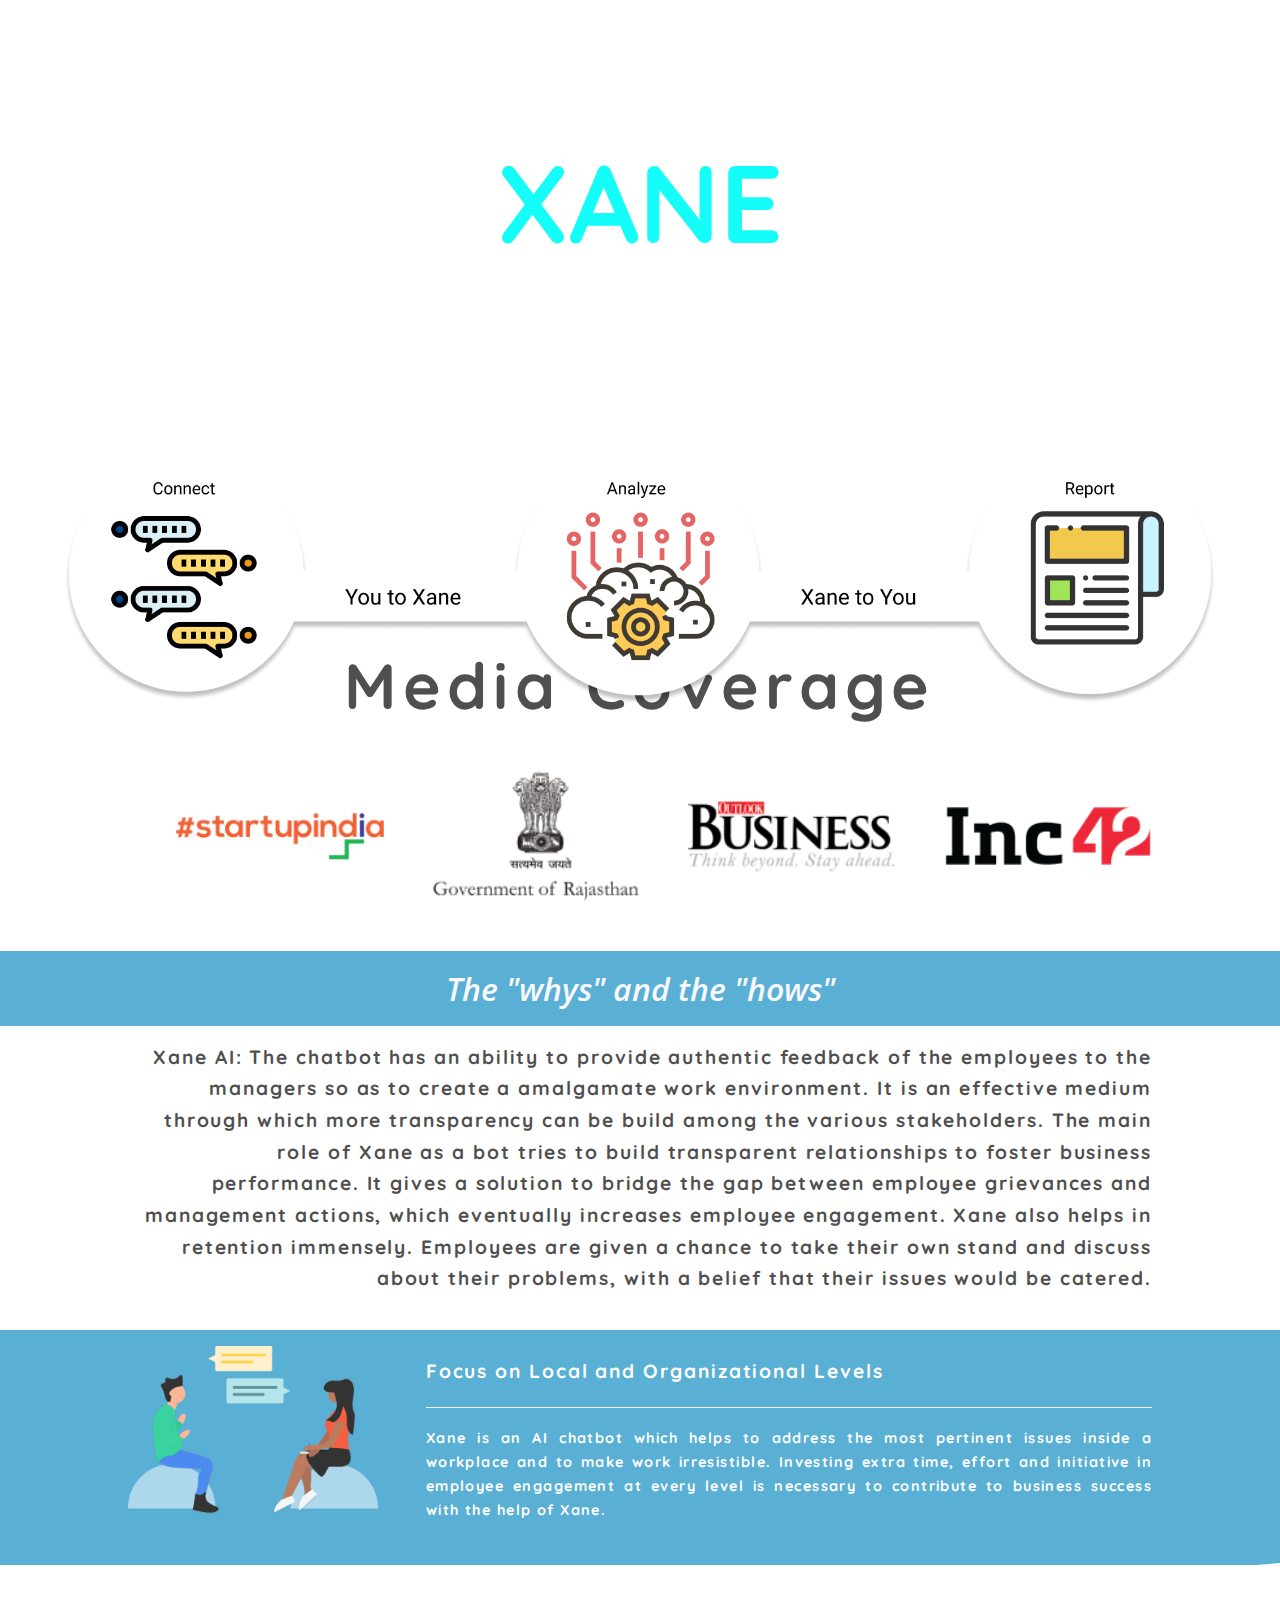
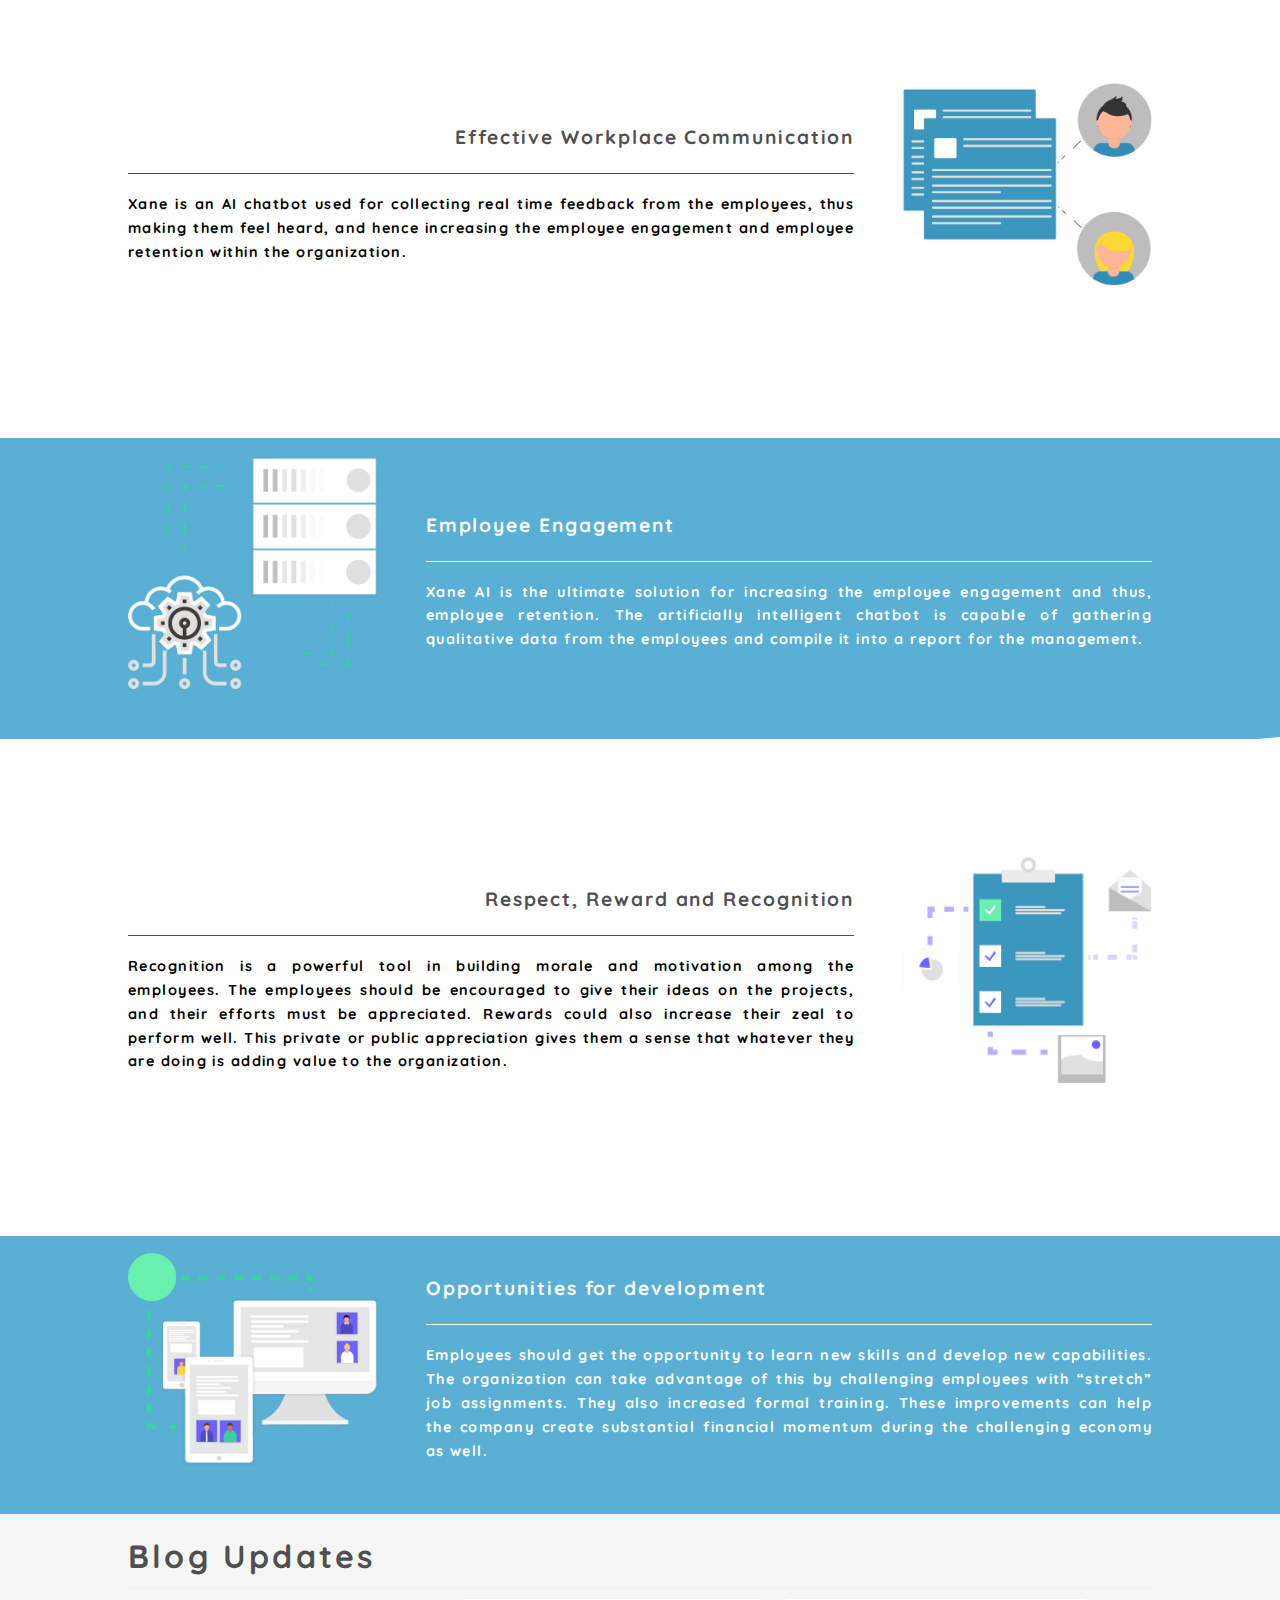
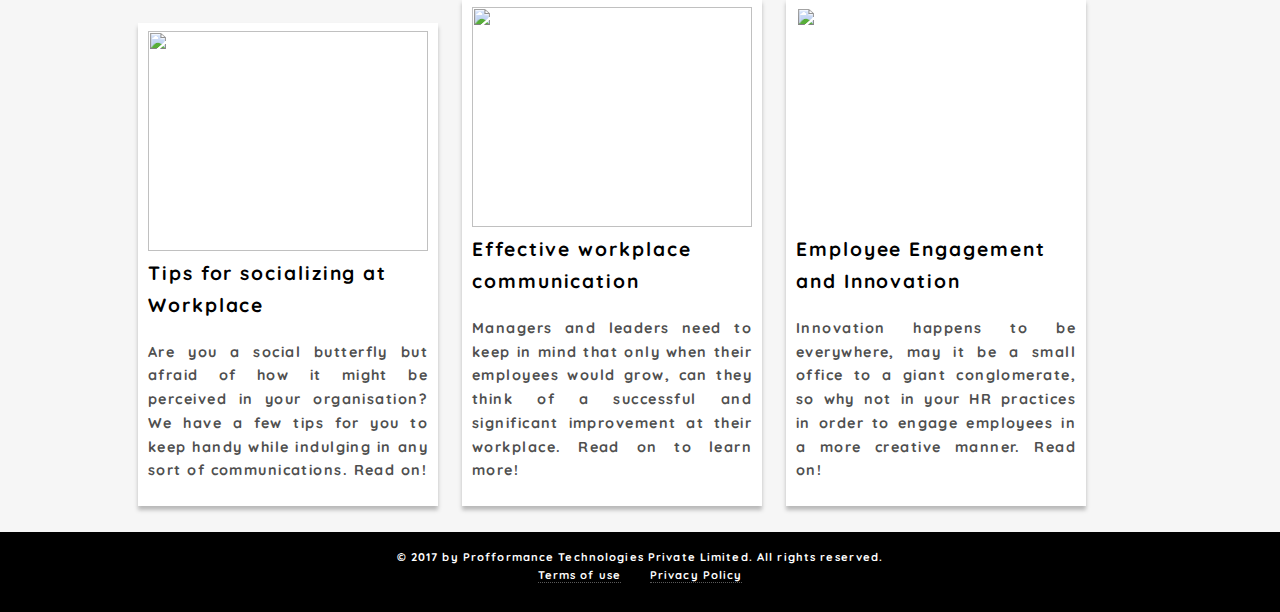
==== commit 2bda3c33: "tc/pp added" ====
--- a/index.html
+++ b/index.html
@@ -2,7 +2,7 @@
 <html>
 
 <head>
-    <title>Xane.ai</title>
+    <title>Xane</title>
     <meta name="theme-color" content="#3C97BF">
     <meta charset="utf-8" />
     <meta name="viewport" content="width=device-width, initial-scale=1" />
@@ -22,7 +22,7 @@
                     <li><a href="index.html">Home</a></li>
                     <li><a href="about.html">About</a></li>
                     <li><a href="product.html">Product</a></li>
-                    <li><a href="https://blog.theillicitfox.in/">Blog</a></li>
+                    <li><a href="#">Blog</a></li>
                     <li><a href="contact.html">Contact us</a></li>
                 </ul>
             </nav>
@@ -35,7 +35,7 @@
                     <li><a href="index.html">Home</a></li>
                     <li><a href="about.html">About</a></li>
                     <li><a href="product.html">Product</a></li>
-                    <li><a href="https://blog.theillicitfox.in/">Blog</a></li>
+                    <li><a href="#">Blog</a></li>
                     <li><a href="contact.html">Contact us</a></li>
                 </ul>
                 <a href="#" class="close">Close</a>
@@ -43,9 +43,7 @@
         </nav>
         <!-- Banner -->
         <section id="banner">
-            <div class="inner">
-                <!--							<div class="logo"><span class="icon fa-diamond"></span></div>-->
-                <h2>XANE</h2>
+            <div class="inner"><h2>XANE</h2>
                 <p>AI Chatbot for Employee Retention</p>
             </div>
         </section>
@@ -58,7 +56,7 @@
             <section id="one" class="wrapper spotlight divA divB">
                 <div class="inner">
                     <div class="content">
-                        <h1 class="textc" style="margin-top: 1.4em; font-weight: 500; font-size: 30px">Media Coverage</h1>
+                        <h1 style="padding-bottom: 0px;">Media&nbsp;Coverage</h1>
                     </div>
                 </div>
             </section>
@@ -83,7 +81,7 @@
             <section id="one" class="wrapper spotlight divA divB">
                 <div class="inner">
                     <div class="content">
-                        <p class="textc" style="font-size: 20px; text-align: justify">Xane AI: The chatbot has an ability to provide authentic feedback of the employees to the managers so as to create a amalgamate work environment. It is an effective medium through which more transparency can be build among the various stakeholders. The main role of Xane as a bot tries to build transparent relationships to foster business performance. It gives a solution to bridge the gap between employee grievances and management actions, which eventually increases employee engagement. Xane also helps in retention immensely. Employees are given a chance to take their own stand and discuss about their problems, with a belief that their issues would be catered.</p>
+                        <h2 class="fitin">Xane AI: The chatbot has an ability to provide authentic feedback of the employees to the managers so as to create a amalgamate work environment. It is an effective medium through which more transparency can be build among the various stakeholders. The main role of Xane as a bot tries to build transparent relationships to foster business performance. It gives a solution to bridge the gap between employee grievances and management actions, which eventually increases employee engagement. Xane also helps in retention immensely. Employees are given a chance to take their own stand and discuss about their problems, with a belief that their issues would be catered.</h2>
                     </div>
                 </div>
             </section>
@@ -93,7 +91,7 @@
                     <a href="#" class="image"><img src="images/pic01.jpg" alt="" /></a>
                     <div class="content">
                         <h2 class="major">Focus on Local and Organizational Levels</h2>
-                        <p>Xane is an AI chatbot which helps to address the most pertinent issues inside a workplace and to make work irresistible. Investing extra time, effort and initiative in employee engagement at every level is necessary to contribute to business success with the help of Xane. </p>
+                        <h3 style="text-align: justify;">Xane is an AI chatbot which helps to address the most pertinent issues inside a workplace and to make work irresistible. Investing extra time, effort and initiative in employee engagement at every level is necessary to contribute to business success with the help of Xane. </h3>
                     </div>
                 </div>
             </section>
@@ -103,7 +101,7 @@
                     <a href="#" class="image"><img src="images/pic02.jpg" alt="" /></a>
                     <div class="content">
                         <h2 class="major">Effective Workplace Communication</h2>
-                        <p>Xane is an AI chatbot used for collecting real time feedback from the employees, thus making them feel heard, and hence increasing the employee engagement and employee retention within the organization.</p>
+                        <h3 style="text-align: justify; color: black">Xane is an AI chatbot used for collecting real time feedback from the employees, thus making them feel heard, and hence increasing the employee engagement and employee retention within the organization.</h3>
                     </div>
                 </div>
             </section>
@@ -113,7 +111,7 @@
                     <a href="#" class="image"><img src="images/pic03.jpg" alt="" /></a>
                     <div class="content">
                         <h2 class="major">Employee Engagement</h2>
-                        <p>Xane AI is the ultimate solution for increasing the employee engagement and thus, employee retention. The artificially intelligent chatbot is capable of gathering qualitative data from the employees and compile it into a report for the management.</p>
+                        <h3 style="text-align: justify; ">Xane AI is the ultimate solution for increasing the employee engagement and thus, employee retention. The artificially intelligent chatbot is capable of gathering qualitative data from the employees and compile it into a report for the management.</h3>
                     </div>
                 </div>
             </section>
@@ -123,7 +121,7 @@
                     <a href="#" class="image"><img src="images/pic04.jpg" alt="" /></a>
                     <div class="content">
                         <h2 class="major">Respect, Reward and Recognition</h2>
-                        <p>Recognition is a powerful tool in building morale and motivation among the employees. The employees should be encouraged to give their ideas on the projects, and their efforts must be appreciated. Rewards could also increase their zeal to perform well. This private or public appreciation gives them a sense that whatever they are doing is adding value to the organization.</p>
+                        <h3 style="text-align: justify;color: black">Recognition is a powerful tool in building morale and motivation among the employees. The employees should be encouraged to give their ideas on the projects, and their efforts must be appreciated. Rewards could also increase their zeal to perform well. This private or public appreciation gives them a sense that whatever they are doing is adding value to the organization.</h3>
                     </div>
                 </div>
             </section>
@@ -133,7 +131,7 @@
                     <a href="#" class="image"><img src="images/pic05.jpg" alt="" /></a>
                     <div class="content">
                         <h2 class="major">Opportunities for development</h2>
-                        <p>Employees should get the opportunity to learn new skills and develop new capabilities. The organization can take advantage of this by challenging employees with “stretch” job assignments. They also increased formal training. These improvements can help the company create substantial financial momentum during the challenging economy as well.</p>
+                        <h3 style="text-align: justify;">Employees should get the opportunity to learn new skills and develop new capabilities. The organization can take advantage of this by challenging employees with “stretch” job assignments. They also increased formal training. These improvements can help the company create substantial financial momentum during the challenging economy as well.</h3>
                     </div>
                 </div>
             </section>
@@ -145,35 +143,35 @@
                     <a href="https://www.xane.ai/blog"><h2 class="major" style="font-size: 32px; padding-bottom: 5px; margin-bottom: 0px">Blog Updates</h2></a>
                     <div class="postout">
                         <div style="padding: 8px 10px; display: block;">
-                            <img src="images/blogone.webp" class="cl1">
+                            <img src="images/blogtwo.png" class="cl1">
                             <br>
-                            <a href="https://www.xane.ai/blog/socializing-at-workplace"><h2>Tips for socializing at Workplace</h2></a>
-                            <p>Are you a social butterfly but afraid of how it might be perceived in your organisation? We have a few tips for you to keep handy while indulging in any sort of communications at the workplace.</p>
+                            <a href="https://www.xane.ai/blog/socializing-at-workplace"><h2 style="color: black">Tips for socializing at Workplace</h2></a>
+                            <h3 style="text-align: justify; color: #4f4f4f">Are you a social butterfly but afraid of how it might be perceived in your organisation? We have a few tips for you to keep handy while indulging in any sort of communications. Read on!</h3>
                         </div>
                     </div>
                     <div class="postout">
                         <div style="padding: 8px 10px;">
-                            <img src="images/blogtwo.webp" class="cl1">
+                            <img src="images/blogone.png" class="cl1">
                             <br>
-                            <a href="https://www.xane.ai/blog/effective-workplace-communication-why-and-how"><h2>Effective workplace communication</h2></a>
-                            <p>Managers and leaders need to keep in mind that only when their employees would grow, can they think of a successful and significant improvement at their workplace. Read on to learn more!</p>
+                            <a href="https://www.xane.ai/blog/effective-workplace-communication-why-and-how"><h2 style="color: black">Effective workplace communication</h2></a>
+                            <h3 style="text-align: justify; color: #4f4f4f">Managers and leaders need to keep in mind that only when their employees would grow, can they think of a successful and significant improvement at their workplace. Read on to learn more!</h3>
                         </div>
                     </div>
                     <a href="">
                         <div class="postout">
                             <div style="padding: 8px 10px;">
-                                <img src="images/blogthree.webp" class="cl1">
+                                <img src="images/blogthree.png" class="cl1">
                                 <br>
-                                <a href="https://www.xane.ai/blog/innovative-employee-engagement-practices"><h2>Employee Engagement and Innovation</h2></a>
-                                <p>Innovation happens to be everywhere, may it be a small office to a giant conglomerate, so why not in your HR practices in order to engage employees in a more creative manner. Read on!
-                                </p>
+                                <a href="https://www.xane.ai/blog/innovative-employee-engagement-practices"><h2 style="color: black">Employee Engagement and Innovation</h2></a>
+                                <h3 style="text-align: justify; color: #4f4f4f">Innovation happens to be everywhere, may it be a small office to a giant conglomerate, so why not in your HR practices in order to engage employees in a more creative manner. Read on!
+                                </h3>
                             </div>
                         </div>
         </section>
         <section id="one" class="wrapper spotlight divA divB" style="background: black">
             <div class="inner">
                 <div class="content">
-                    <h5 style="color: white; text-align: center;">© 2017 by Profformance Technologies Private Limited. All rights reserved.<br><a href="https://www.xane.ai/terms-of-use">Terms of use</a>&nbsp;&nbsp;&nbsp;&nbsp;&nbsp;&nbsp;&nbsp;<a href="https://www.xane.ai/privacy">Privacy Policy</a></h5>
+                    <h5 style="color: white; text-align: center;">© 2017 by Profformance Technologies Private Limited. All rights reserved.<br><a href="Terms_of_use.pdf">Terms of use</a>&nbsp;&nbsp;&nbsp;&nbsp;&nbsp;&nbsp;&nbsp;<a href="Privacy_policy.pdf">Privacy Policy</a></h5>
                 </div>
             </div>
         </section>
@@ -191,4 +189,4 @@
     <script src="assets/js/main.js"></script>
 </body>
 
-</html>+</html>
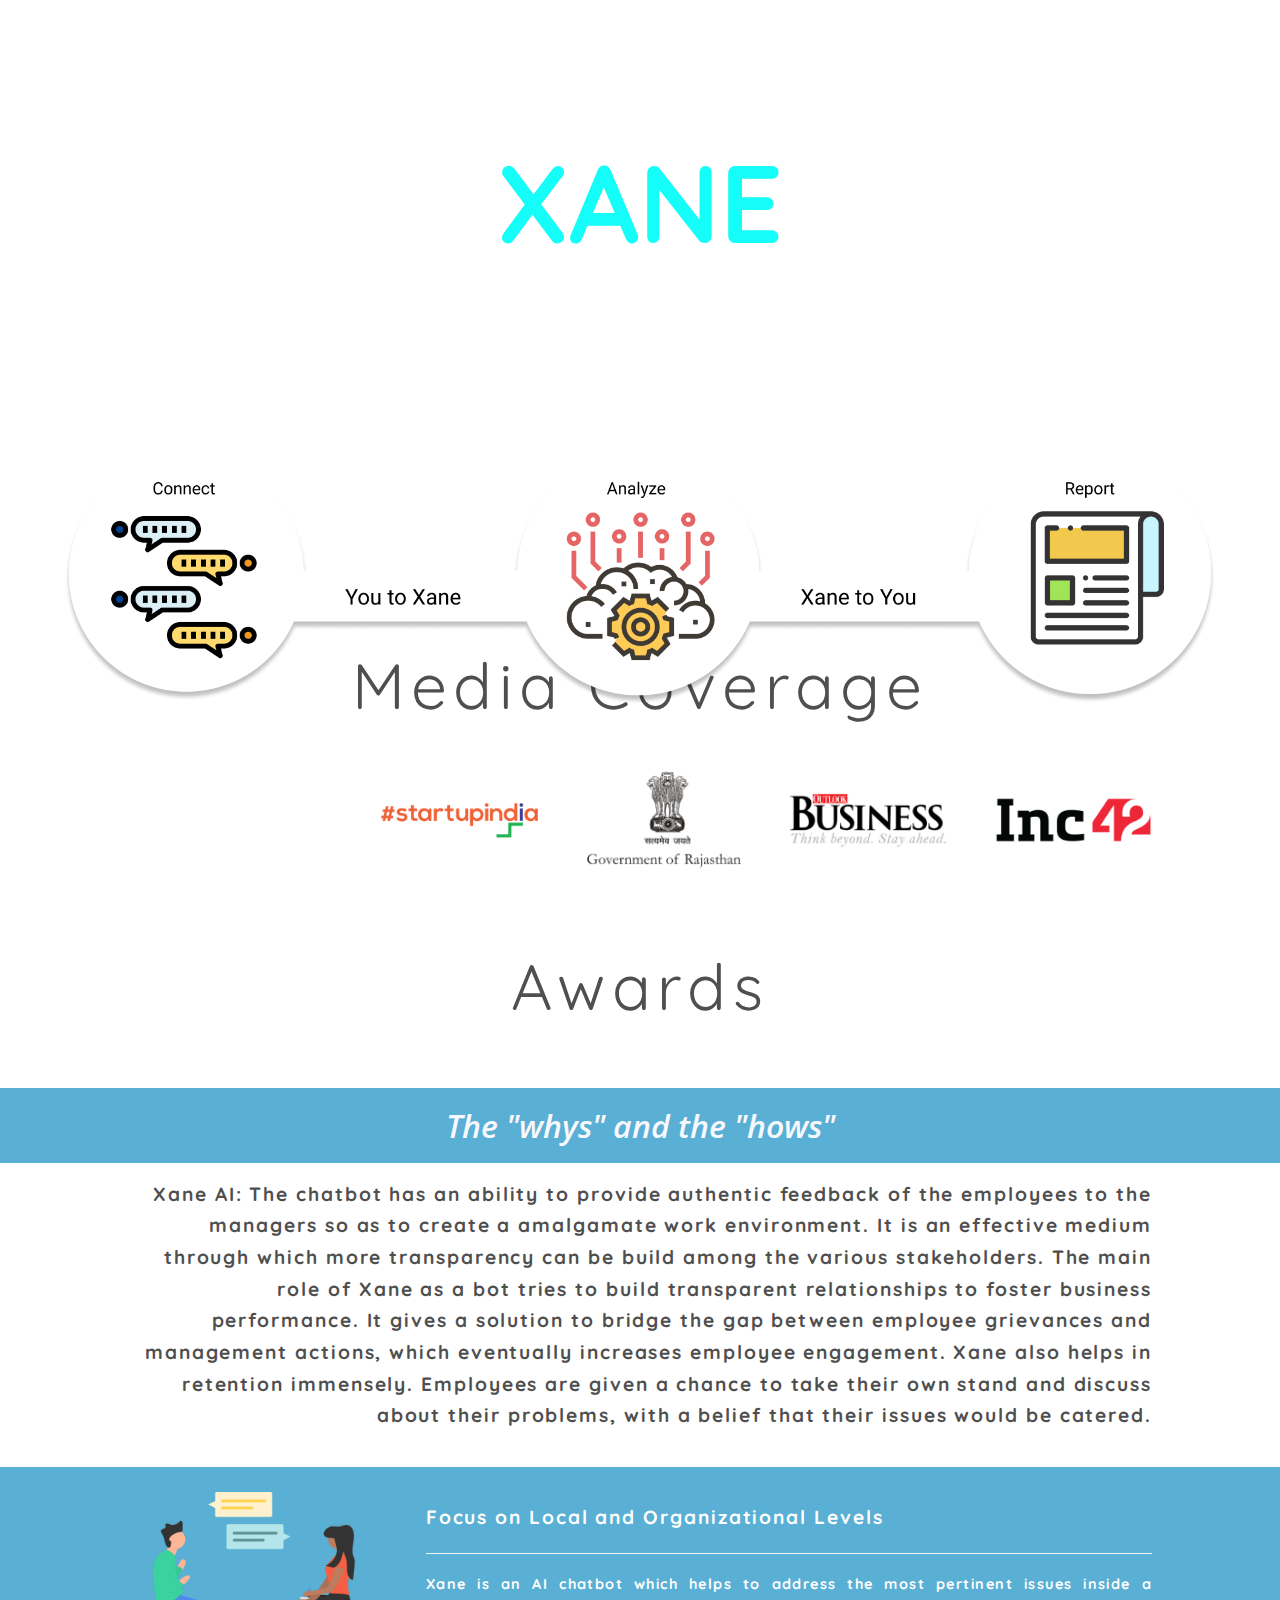
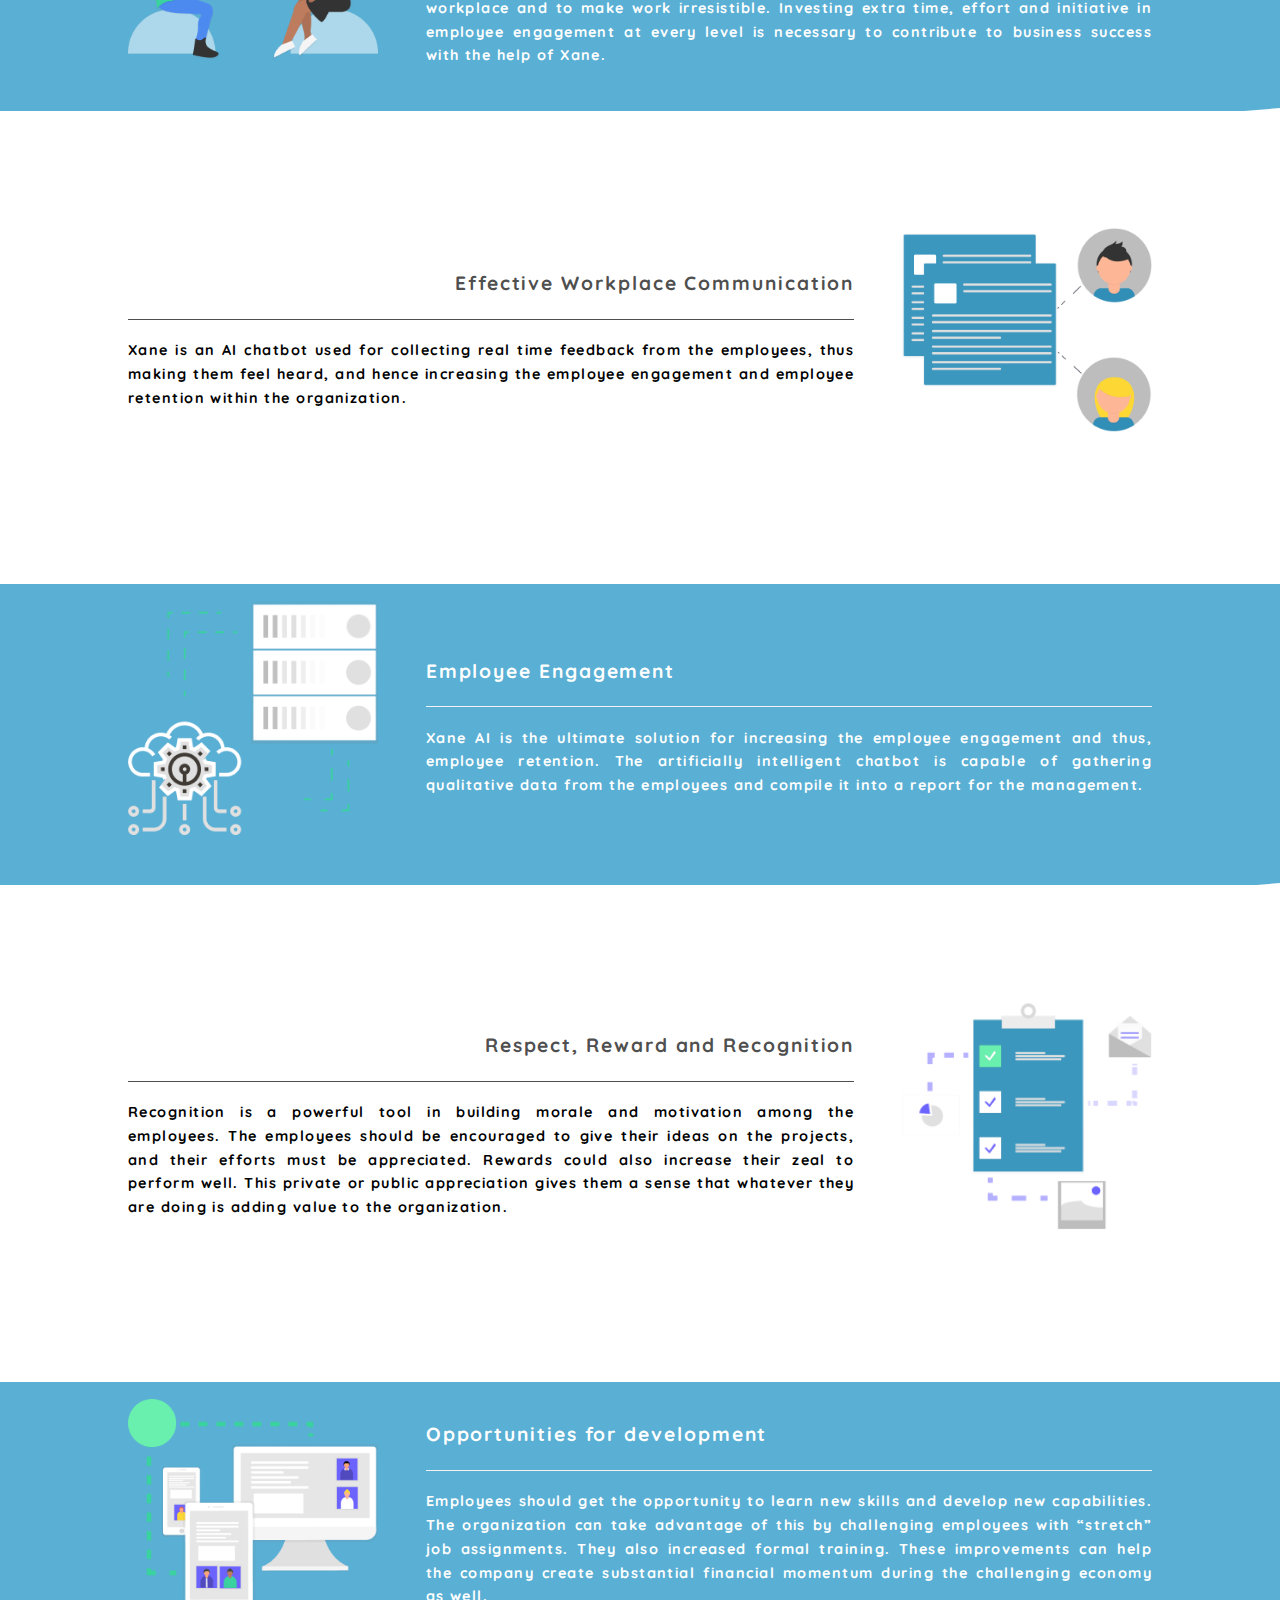
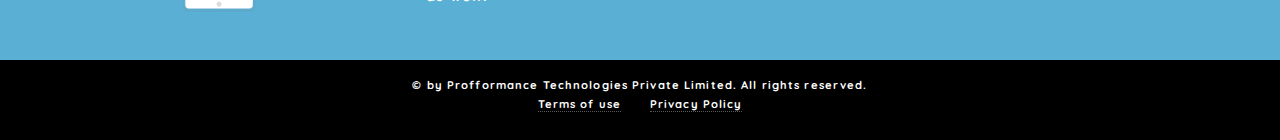
==== commit aaba0694: "remove older xane.ai hotlinks" ====
--- a/index.html
+++ b/index.html
@@ -17,33 +17,35 @@
         <header id="header" class="alt">
             <h1><a href="index.html">Xane.ai</a></h1>
             <nav id="nav">
-                <a class="disappear" href="#menu">Menu</a>
-                <ul class="links">
-                    <li><a href="index.html">Home</a></li>
-                    <li><a href="about.html">About</a></li>
-                    <li><a href="product.html">Product</a></li>
-                    <li><a href="#">Blog</a></li>
-                    <li><a href="contact.html">Contact us</a></li>
-                </ul>
-            </nav>
-        </header>
-        <!-- Menu -->
-        <nav id="menu">
-            <div class="inner">
-                <h2>Menu</h2>
-                <ul class="links">
-                    <li><a href="index.html">Home</a></li>
-                    <li><a href="about.html">About</a></li>
-                    <li><a href="product.html">Product</a></li>
-                    <li><a href="#">Blog</a></li>
-                    <li><a href="contact.html">Contact us</a></li>
-                </ul>
-                <a href="#" class="close">Close</a>
-            </div>
-        </nav>
+                            <a class="disappear" href="#menu">Menu</a>
+                            <ul class="links">
+                                <li><a href="index.html">Home</a></li>
+                                <li><a href="about.html">About</a></li>
+                                <li><a href="product.html">Product</a></li>
+                                <li><a href="blog.html">Blog</a></li>
+                                <li><a href="contact.html">Contact us</a></li>
+                            </ul>
+                        </nav>
+                    </header>
+                
+                <!-- Menu -->
+                    <nav id="menu">
+                        <div class="inner">
+                            <h2>Menu</h2>
+                            <ul class="links">
+                                <li><a href="index.html">Home</a></li>
+                                <li><a href="about.html">About</a></li>
+                                <li><a href="product.html">Product</a></li>
+                                <li><a href="blog.html">Blog</a></li>
+                                <li><a href="contact.html">Contact us</a></li>
+                            </ul>
+                            <a href="#" class="close">Close</a>
+                        </div>
+                    </nav>
         <!-- Banner -->
         <section id="banner">
-            <div class="inner"><h2>XANE</h2>
+            <div class="inner">
+                <h2>XANE</h2>
                 <p>AI Chatbot for Employee Retention</p>
             </div>
         </section>
@@ -56,7 +58,7 @@
             <section id="one" class="wrapper spotlight divA divB">
                 <div class="inner">
                     <div class="content">
-                        <h1 style="padding-bottom: 0px;">Media&nbsp;Coverage</h1>
+                        <h1 style="padding-bottom: 0px; font-weight: 400">Media&nbsp;Coverage</h1>
                     </div>
                 </div>
             </section>
@@ -67,6 +69,20 @@
                     <a href="#" class="image imagenm nofloat"><img src="images/logo.png" class="nofloat" alt="" /></a>
                     <a href="#" class="image imagenm nofloat"><img src="images/rgl.png" class="nofloat" alt="" /></a>
                     <a href="#" class="image imagenm nofloat"><img src="images/si.png" class="nofloat" alt="" /></a>
+                    <a href="#" class="image imagenm nofloat"><img src="images/cf.png" class="nofloat alterimg" alt="" /></a>
+                </div>
+            </section>
+            <section id="one" class="wrapper spotlight divA divB">
+                <div class="inner">
+                    <div class="content">
+                        <h1 style="padding: 0px; font-weight: 400">Awards</h1>
+                    </div>
+                </div>
+            </section>
+            <section id="one" class="wrapper spotlight divA">
+                <div class="inner" style="flex-direction: row;">
+                    <a href="#" class="image imagenm nofloat" style="display: inline-block; margin: 0px auto;"><img src="images/award1.png" class="nofloat" alt="" /></a>
+                    <a href="#" class="image imagenm nofloat" style="display: inline-block; margin: 0px auto;"><img src="images/award2.png" class="nofloat" alt="" /></a>
                 </div>
             </section>
             <!-- DivA -->
@@ -87,7 +103,7 @@
             </section>
             <!-- One -->
             <section id="two" class="wrapper alt spotlight style2 first">
-                <div class="inner">
+                <div class="inner" style="padding-top: 25px;">
                     <a href="#" class="image"><img src="images/pic01.jpg" alt="" /></a>
                     <div class="content">
                         <h2 class="major">Focus on Local and Organizational Levels</h2>
@@ -137,7 +153,7 @@
             </section>
         </section>
         <!-- DivA -->
-        <section id="one" class="wrapper spotlight divA divB" style="background-color: #f6f6f6;">
+        <!-- <section id="one" class="wrapper spotlight divA divB" style="background-color: #f6f6f6;">
             <div class="inner">
                 <div class="content">
                     <a href="https://www.xane.ai/blog"><h2 class="major" style="font-size: 32px; padding-bottom: 5px; margin-bottom: 0px">Blog Updates</h2></a>
@@ -167,17 +183,17 @@
                                 </h3>
                             </div>
                         </div>
-        </section>
+        </section> -->
         <section id="one" class="wrapper spotlight divA divB" style="background: black">
             <div class="inner">
                 <div class="content">
-                    <h5 style="color: white; text-align: center;">© 2017 by Profformance Technologies Private Limited. All rights reserved.<br><a href="Terms_of_use.pdf">Terms of use</a>&nbsp;&nbsp;&nbsp;&nbsp;&nbsp;&nbsp;&nbsp;<a href="Privacy_policy.pdf">Privacy Policy</a></h5>
+                    <h5 style="color: white; text-align: center;">© <?php echo date("Y")?> by Profformance Technologies Private Limited. All rights reserved.<br><a href="Terms_of_use.pdf">Terms of use</a>&nbsp;&nbsp;&nbsp;&nbsp;&nbsp;&nbsp;&nbsp;<a href="Privacy_policy.pdf">Privacy Policy</a></h5>
                 </div>
             </div>
         </section>
-        </div>
-        </div>
-        </section>
+    </div>
+    </div>
+    </section>
     </div>
     <!-- Footer -->
     <!-- Scripts -->
@@ -189,4 +205,4 @@
     <script src="assets/js/main.js"></script>
 </body>
 
-</html>
+</html>